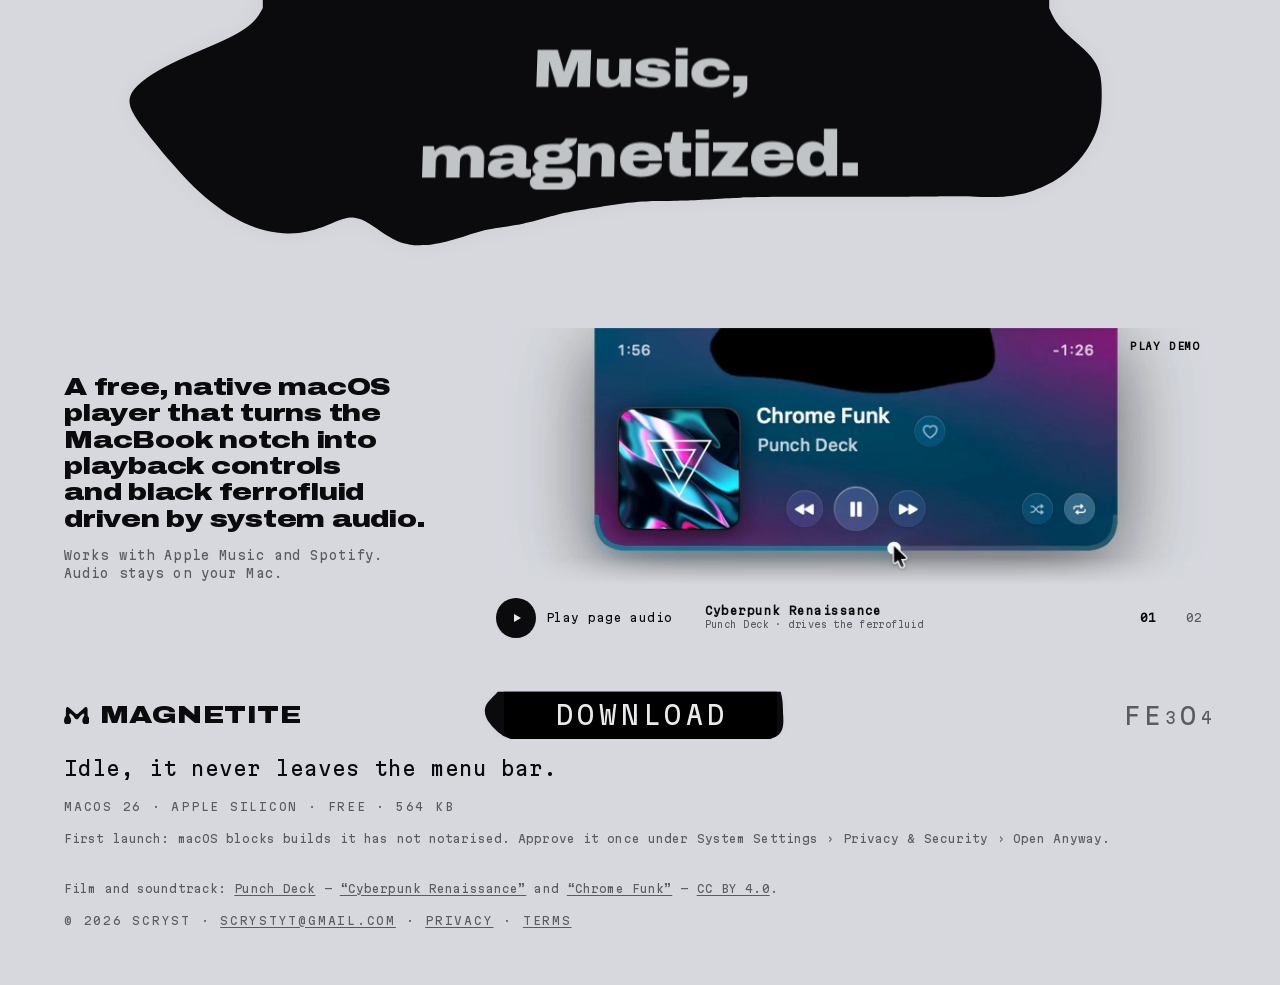
==== index.html @ fcbdf155 "Publish Magnetite site from 5fef4db" ====
<!doctype html>
<html lang="en">
<head>
<meta charset="utf-8">
<meta name="viewport" content="width=device-width, initial-scale=1">
<title>Magnetite — A ferrofluid music player for the MacBook notch</title>
<meta name="description" content="A free, native macOS music player that turns the MacBook notch into sound-driven black ferrofluid. Audio stays on your Mac. No tracking.">
<meta name="application-name" content="Magnetite">
<meta name="author" content="scryst">
<meta name="robots" content="index, follow, max-image-preview:large">

<!--
  MAGNETITE FIELD NOTES
  01 / Fe3O4 is ferrimagnetic. The interface answers a field, too.
  02 / The liquid is rendered from the app's own audio capture.
       The player in the middle is the only film on this page.
  03 / A personal project by scryst. No trackers. No frameworks.
-->

<link rel="canonical" href="https://magnetite.app/">
<link rel="icon" href="favicon.svg" type="image/svg+xml">
<!-- The same mark flat, for the browsers that never promised to read the SVG
     — which on a Mac-only product's page is Safari. The touch icon is the
     app's own tile on the site's paper: a home-screen bookmark is an app-icon
     surface, so it gets the app's icon rather than the tab's. -->
<link rel="icon" href="favicon-32.png" type="image/png" sizes="32x32">
<link rel="apple-touch-icon" href="apple-touch-icon.png">
<!-- The tab colour is the strip the browser's own chrome sits against, and that
     strip is the DISPLAY. It said paper here, under a comment describing a band
     of paper above the display's top edge — there is no such band. The hero is
     welded to the top edge of the sheet and the sheet's top is the window's
     top: measured at 390, 1440, 1599, 1601, 1680 and 1920, every one of them
     zero. What the chrome actually meets is `--screen` at both ends and the
     mass in the middle, and on a phone — the only place this paints a solid bar
     rather than tinting a toolbar — the sheet is the full width, so paper is
     not on the screen at all. -->
<meta name="theme-color" content="#D6D8DE">

<!-- The share card. og.png is rendered by test/og.html using this site's own
     renderer against the app's own captured audio, so an unfurl in Slack or
     iMessage shows a real frame of the real fluid rather than a mock-up. -->
<meta property="og:type" content="website">
<meta property="og:locale" content="en_US">
<meta property="og:site_name" content="Magnetite">
<meta property="og:title" content="Magnetite — A ferrofluid music player for the MacBook notch">
<meta property="og:description" content="A free, native macOS music player that turns the MacBook notch into sound-driven black ferrofluid. Audio stays on your Mac. No tracking.">
<!-- Absolute, and it has to be: og:image is fetched by a crawler that has no
     page to resolve a relative path against, so "og.png" unfurls as nothing. -->
<meta property="og:url" content="https://magnetite.app/">
<meta property="og:image" content="https://magnetite.app/og.png">
<meta property="og:image:width" content="1200">
<meta property="og:image:height" content="630">
<meta property="og:image:alt" content="A band of black ferrofluid in the shape of a MacBook camera notch.">
<meta name="twitter:card" content="summary_large_image">
<meta name="twitter:title" content="Magnetite — A ferrofluid music player for the MacBook notch">
<meta name="twitter:description" content="A free, native macOS music player that turns the MacBook notch into sound-driven black ferrofluid. Audio stays on your Mac. No tracking.">
<meta name="twitter:image" content="https://magnetite.app/og.png">
<meta name="twitter:image:alt" content="A band of black ferrofluid in the shape of a MacBook camera notch.">

<script type="application/ld+json">
{
  "@context": "https://schema.org",
  "@type": "SoftwareApplication",
  "name": "Magnetite",
  "url": "https://magnetite.app/",
  "description": "A free, native macOS music player that turns the MacBook camera notch into sound-driven black ferrofluid. Audio stays on your Mac. No tracking.",
  "applicationCategory": "MultimediaApplication",
  "operatingSystem": "macOS 26",
  "softwareVersion": "0.1.0",
  "image": "https://magnetite.app/og.png",
  "screenshot": "https://magnetite.app/og.png",
  "isAccessibleForFree": true,
  "featureList": [
    "Native notch music controls",
    "Ferrofluid visualizer driven by system audio",
    "Spotify and Apple Music playback",
    "On-device audio processing with no tracking"
  ],
  "author": { "@type": "Person", "name": "scryst" },
  "downloadUrl": "https://github.com/scryst/magnetite-releases/releases/tag/v0.1.0",
  "offers": { "@type": "Offer", "price": "0", "priceCurrency": "USD" }
}
</script>

<link rel="preload" as="image" href="media/demo-poster.webp" type="image/webp" fetchpriority="high">
<!-- Two local Latin subsets, pinned to the three instances the stylesheet
     actually sets. Archivo is only ever wdth 125 / wght 900, Martian Mono only
     ever 400. The files are the same faces the Google Fonts request returned,
     now served first-party so the page makes no runtime request for its type.
     A molten display face (Climate Crisis) had one commit here as the
     headline's type and was rejected on sight; the headline is Archivo, the
     same voice as the marks. Do not re-melt the type.
     test/og.html still loads the exact mono weight it draws rather than this
     page's 400. -->
<link rel="stylesheet" href="css/type.css">
<link rel="stylesheet" href="css/magnetite.css">
<link rel="modulepreload" href="js/site.js">
<link rel="modulepreload" href="js/sim.js">
<link rel="modulepreload" href="js/render.js">
<link rel="modulepreload" href="js/geometry.js">
<link rel="modulepreload" href="js/inktype.js">
<link rel="modulepreload" href="data/real-levels.js">
<link rel="modulepreload" href="js/clock.js">
<link rel="modulepreload" href="js/visibility.js">
<link rel="modulepreload" href="js/bands.js">
</head>
<body>

<!-- ══ THE SHEET IS THE DISPLAY ═════════════════════════════════════════════
     Nothing sits above the liquid. The top edge of the page is given to the
     hardware: a strip of housing, the display's own top edge as the join
     where paper turns to screen, and the notch hanging off it — which is the
     only arrangement in which a black shape with rounded corners reads as a
     notch rather than as a banner. A notch is a bite out of an edge; the edge
     is the meeting of the two grounds, never a ruled line.

     The wordmark that used to sit up there is now in the foot, at menu-bar
     scale, on the menu bar's own line, which is where macOS puts an app's
     name. -->
<main class="sheet">

  <!-- ══ THE INK, OPEN ══════════════════════════════════════════════════════
       The expanded notch, at page scale, with the headline knocked out of it.
       The liquid is the product; the words are two of them and they live
       inside it.

       The display's edge is the section's own background — paper above,
       screen below, BEHIND the canvas — so the liquid hangs over the join
       and eats into the housing as it leans toward your cursor. -->
  <section class="hero">
    <canvas class="hero__ink" id="hero-band" aria-hidden="true"></canvas>
    <!-- The break is set by hand. A display line this short is a typographic
         decision, and `ch` is useless at this size. -->
    <h1 class="headline">Music,<br>magnetized.</h1>
    <p class="visually-hidden">
      A reservoir of black liquid in the shape of a MacBook camera notch. It
      rises into peaks in time with music and leans toward the pointer.
    </p>
  </section>

  <section class="showcase" aria-label="Magnetite in action">
    <p class="subhead">
      <span class="subhead__what">A free, native macOS player that turns the MacBook notch into playback controls and black ferrofluid driven by system audio.</span>
      <span class="subhead__proof">Works with Apple Music and Spotify. Audio stays on your Mac.</span>
    </p>

  <!-- The shipping app, filmed open on a MacBook. Reduce Motion holds frame 0. -->
  <section class="demo">
    <div class="demo__stage">
      <video class="demo__film" id="demo-film" muted loop playsinline
             preload="metadata" width="1536" height="720"
             poster="media/demo-poster.webp" src="media/demo.mp4"
             aria-hidden="true"></video>
      <button type="button" class="demo__motion" data-demo-motion>
        <span data-demo-motion-label>Play demo</span>
      </button>
    </div>
    <p class="visually-hidden">
      The real player, filmed open: black liquid moves with the music while a
      track is skipped, the seek strip is scrubbed, and two-finger swipes move
      backward and forward through the queue.
    </p>
    <div class="soundtrack" data-soundtrack role="group" aria-label="Page audio">
      <audio hidden preload="none" src="media/cyberpunk-renaissance.mp3"
             data-soundtrack-audio></audio>
      <button type="button" class="soundtrack__toggle" data-soundtrack-toggle
              aria-label="Play page audio" aria-pressed="false">
        <span class="soundtrack__toggle-icon" aria-hidden="true"></span>
        <span data-soundtrack-toggle-label>Play page audio</span>
      </button>
      <p class="soundtrack__now">
        <span data-soundtrack-current>Cyberpunk Renaissance</span>
        <span>Punch Deck · drives the ferrofluid</span>
      </p>
      <div class="soundtrack__tracks" role="radiogroup" aria-label="Choose a soundtrack">
        <button type="button" class="soundtrack__track" data-soundtrack-track
                data-title="Cyberpunk Renaissance"
                data-src="media/cyberpunk-renaissance.mp3" role="radio"
                aria-label="Cyberpunk Renaissance" aria-checked="true" tabindex="0">
          <span aria-hidden="true">01</span>
        </button>
        <button type="button" class="soundtrack__track" data-soundtrack-track
                data-title="Chrome Funk"
                data-src="media/chrome-funk.mp3" role="radio"
                aria-label="Chrome Funk" aria-checked="false" tabindex="-1">
          <span aria-hidden="true">02</span>
        </button>
      </div>
      <p class="visually-hidden" data-soundtrack-status aria-live="polite">
        Ready · Cyberpunk Renaissance
      </p>
    </div>
  </section>
  </section>

  <!-- ══ THE FOOT IS THE SAME MENU BAR, FURTHER AWAY ════════════════════════
       One row: the app's name at the left end, the picture of the retracted
       notch across the middle, the formula at the right end, and all three
       seated on the band picture's own bar — the ink in the picture is the
       baseline; no rule is drawn under the row.

       The black cutout IS the link. The renderer is forbidden to draw inside
       that rectangle, so the page keeps the app's guarantee even when it is
       only drawing a picture of it.

       The label is one word. Eighteen tracked characters do not fit a shape
       whose aspect is 185 by 32, and the last thing to do to a call to action
       is set it at eight pixels; the version and destination are carried in
       the accessible name, and the system requirements are printed below.

       No attribute name is spelled out in this file's comments: portcheck
       counts them as raw strings across the whole source, so a mention here
       would be a second button the page does not have. -->
  <div class="foot">
    <div class="foot__bar">
      <p class="mark">
        <!-- The app's own mark: the poured M, GENERATED by test/gen-mark.mjs
             from the icon master at test/icon-1024.png — the same pixels the
             icns and the favicon are built from. portcheck re-derives the mark
             from those pixels and asserts that this glyph AND the favicon are
             each what the derivation produces, so the page and the tile cannot
             disagree about what the logo is — and neither can quietly stop
             being the icon. Edit the master or the generator, never this path.

             Cubics, and that is the point. A hand-trace of the same contour
             stood here in seventy straight segments and every joint in it was
             visible at this size: the drops came out faceted and the shoulders
             had corners on them. Inline so it prints in the page's ink. A
             hand-drawn notch-with-a-drop stood here for one commit and was
             rejected; the logo is the icon's, not a second invention. Hidden
             from the tree: the name beside it is the text. -->
        <svg class="mark__glyph" viewBox="181 282 660 458" aria-hidden="true">
          <path fill="currentColor" d="M272.5 283C278.4 281.8 285.4 283.9 291 285.8C305 290.5 317.3 301.7 328 311.6
            C331.4 314.7 334.4 318.4 338 321.3C344.1 326.3 349.4 332 355 337.5
            C356.9 339.3 359.1 340.8 361 342.6C365.7 346.9 369.9 351.6 374.5 356
            C376.4 357.8 378.6 359.2 380.5 361C399.2 379 417.9 397 437 414.6
            C443.1 420.2 448.6 426.4 455 431.7C457.9 434 460.3 436.9 463 439.4
            C475.2 450.7 487.3 460.7 504 464.1C507.8 464.9 512.1 464.6 516 464.5
            C533.5 463.7 547.8 450.6 560 439.4C562.7 436.9 565.1 434 568 431.7
            C574.4 426.4 579.9 420.2 586 414.6C598.7 402.9 611.1 390.9 623.5 379
            C625.4 377.2 627.6 375.8 629.5 374C646.5 357.7 663.5 341.3 680.5 325
            C682.7 322.9 685.3 321.2 687.5 319C691 315.5 694.7 312.3 698.4 309
            C715.5 293.9 737.5 275.8 762 285.7C765.1 287 768.3 288.6 771 290.7
            C784.7 301.3 789.9 318.4 791.4 335C791.8 339.3 791.3 343.7 791.5 348
            C791.6 350.4 792.4 352.6 792.5 355C793 367 792.5 379 792.5 391
            C792.5 414.7 792.5 438.3 792.5 462C792.5 477.9 790.6 494.7 795.5 510
            C798.6 519.7 804.6 528.2 810 536.8C816.7 547.3 823.2 558.4 827.7 570
            C844.4 613.6 850.7 672.7 816.4 710C808.9 718.2 800.6 724.4 791 729.9
            C782.6 734.6 772.6 737.9 763 739.3C721.7 745.5 681.1 721.5 665.3 683
            C658.3 665.7 656.7 646.5 657.5 628C658 617.3 660.5 606.3 663.1 596
            C666.1 584.1 669.4 572.1 674.8 561C681.2 547.7 690 535.8 697.3 523
            C705.2 509.2 707.3 492.6 704.7 477C703.4 469.1 700.7 460.8 694 455.7
            C687.6 450.9 679.8 452.6 673 455.6C659.6 461.5 648.2 473.3 638 483.5
            C635.1 486.4 632 488.8 629 491.6C617.1 502.5 601.1 518 591.9 531
            C573.9 556.4 563.2 587.7 531 598.8C525.9 600.6 520.4 601.9 515 602.4
            C509.3 602.9 503.5 602 498 600.6C493.4 599.5 489.2 597.8 485 595.7
            C457.3 582 447.9 554.7 431.1 531C421.9 518 405.9 502.5 394 491.6
            C391.4 489.1 388.5 487 386 484.5C376.4 474.9 366.3 464.9 354.5 458
            C349.3 455 343.2 452 337 452.6C328.2 453.4 322.8 461.3 320.2 469
            C315.2 483.3 316.6 502.2 322.3 516C328 529.9 338.2 541.6 345 555
            C356.2 577.3 363.2 602.2 365.4 627C369.1 667.6 352.6 710.9 315 730.2
            C306.5 734.6 296.5 737.9 287 739.3C285 739.6 283 739.4 281 739.7
            C269.2 741.5 256.3 739.5 245 735.5C236.5 732.4 228.1 728.4 220.8 723
            C196.4 704.9 182.9 675.1 181.5 645C181.3 639.5 182.2 634.4 182.5 629
            C183.3 608.9 188.1 587.7 195.7 569C200.3 557.8 206.5 547 213 536.8
            C219 527.4 225.6 518 228.4 507C231.4 495.2 230.5 483.1 230.5 471
            C230.5 453 230.5 435 230.5 417C230.5 396.4 229.6 375.6 230.5 355
            C230.6 352.6 231.4 350.4 231.5 348C231.7 343.7 231.2 339.3 231.6 335
            C233.2 317.7 239.6 296.9 256 287.9C261.4 285 266.6 284.2 272.5 283Z"/>
        </svg>
        MAGNETITE
      </p>
      <div class="bar">
        <div class="idle__frame">
          <canvas class="idle__ink" id="idle-band" aria-hidden="true"></canvas>
          <a class="notch-button" href="https://github.com/scryst/magnetite-releases/releases/tag/v0.1.0"
             data-download rel="external" aria-describedby="requires first-launch">
            Download<span class="visually-hidden">, Magnetite v0.1.0 on GitHub</span>
          </a>
        </div>
        <p class="visually-hidden">
          The same liquid retracted into the menu-bar band, where it stays
          within the shape of the notch. Its cutout is the download.
        </p>
      </div>
      <p class="mark mark--formula">FE<sub>3</sub>O<sub>4</sub></p>
    </div>
    <div class="foot__note">
      <p class="note note--lede">Idle, it never leaves the menu bar.</p>
      <p class="note" data-requires id="requires">macOS 26&nbsp;· Apple silicon&nbsp;· Free&nbsp;· 564 KB</p>
      <!-- Only while the served zip is unnotarised. portcheck reads the zip for
           the stapled ticket and requires this paragraph to exist exactly when
           the Gatekeeper dialog will appear — and to be gone the moment a
           notarised build lands, when it would read as a warning about a
           dialog nobody sees. -->
      <p class="note" data-firstlaunch id="first-launch">
        First launch: macOS blocks builds it has not notarised. Approve it once
        under System Settings › Privacy &amp; Security › Open Anyway.
      </p>
      <p class="demo__credit">
        Film and soundtrack:
        <a href="https://punchdeck.bandcamp.com" rel="external">Punch Deck</a>&nbsp;—
        <a href="https://punchdeck.bandcamp.com/track/cyberpunk-renaissance"
           rel="external">“Cyberpunk Renaissance”</a> and
        <a href="https://punchdeck.bandcamp.com/track/chrome-funk"
           rel="external">“Chrome Funk”</a>&nbsp;—
        <a href="https://creativecommons.org/licenses/by/4.0/" rel="external">CC BY 4.0</a>.
      </p>
      <!-- Who is handing you this binary, and where to write when it breaks.
           The zip carries the full terms in Resources/LICENSE. -->
      <p class="note">
        © 2026 scryst&nbsp;·
        <a href="mailto:scrystyt@gmail.com">scrystyt@gmail.com</a>&nbsp;·
        <a href="privacy.html">privacy</a>&nbsp;·
        <a href="terms.html">terms</a>
      </p>
    </div>
  </div>

</main>

<script type="module" src="js/site.js"></script>
<script type="module" src="js/webmcp.mjs"></script>
</body>
</html>
---- css/type.css ----
@font-face {
  font-family: 'Archivo';
  font-style: normal;
  font-weight: 900;
  font-stretch: 125%;
  font-display: swap;
  src: url('../fonts/archivo-expanded-900-latin.woff2') format('woff2');
}

@font-face {
  font-family: 'Martian Mono';
  font-style: normal;
  font-weight: 400;
  font-stretch: 100%;
  font-display: swap;
  src: url('../fonts/martian-mono-400-latin.woff2') format('woff2');
}
---- css/magnetite.css ----
/* Magnetite — one page.
 *
 * There are two pictures on this site and both of them are the same liquid:
 * the notch open, and the notch shut. Everything else that used to be here —
 * five plates, a dimensioned drawing, a two-case bench, a colour picker, a
 * live readout — was the product explaining itself instead of being shown.
 *
 * The ground is a cool grey rather than a colour, because the only colour on
 * the page should be the absence of one: a black liquid, and the words cut out
 * of it.
 *
 * The sheet is a display, and it is ONE ground. Two rules used to draw the
 * hardware edges across the page and read as artifacts, not architecture
 * ("what's with all the lines"); they were cut on sight. A strip of housing
 * above each edge replaced them and read no better — "white rectangles above
 * the player and behind the ink" — because the ink is wider than the sheet at
 * every width below about 1600, so the strip was never a band, only the two
 * corners the liquid failed to cover and a bar of light over the film. It went
 * the same way. The hardware is in the shapes and in the footage's own pixels;
 * the page does not draw it. The instant this acquires a corner radius, a lid,
 * a wallpaper, or a ruled line, it is a stock mock-up. */

:root {
  --display: 'Archivo', 'Helvetica Neue', Helvetica, Arial, sans-serif;
  --mono: 'Martian Mono', ui-monospace, SFMono-Regular, Menlo, monospace;

  /* The world outside the display, and it is only ever BESIDE the display:
   * past 1600 the sheet stops growing and this is the ground it lies on, down
   * both flanks, the one place both grounds are visible at once. Under the
   * sheet it is a fault rather than a ground — see the second aspect-ratio
   * rule, which takes it out from under a foot that has stopped reaching the
   * bottom of the window. Above the sheet it does not appear at all: the hero
   * is welded to the top edge and that edge is the window's, so `theme-color`
   * is `--screen` and not this. It said this, under a comment here and another
   * in index.html both describing a strip of paper above the display that has
   * never existed at any width. Inside the sheet it survives as the label in
   * the button and nothing else. */
  --paper: #E8E9EB;
  /* The display's own field, and now the sheet's only ground. It sits two
   * steps under the housing so that a strip of paper above a hardware edge
   * could be seen at a metre, which is the distance a jury looks from; the
   * strips are gone and the distance is what killed them, since at that range
   * two corners of light are two corners of light. It is the difference
   * blend's BACKDROP under the headline; what the letters come back as is
   * `--headline-source` below. It is also what `theme-color` states, because
   * the sheet's top edge IS the window's top edge, and on a phone what shows
   * past the foot, because there the sheet is the whole width and a second
   * ground would have no edge to belong to. */
  --screen: #D6D8DE;
  --ink: #0B0A0C;
  /* The headline's difference SOURCE: `--screen` minus `--ink`, channel by
   * channel. #D6D8DE − #0B0A0C = #CBCED2, and that subtraction is the whole
   * declaration — it is what makes |screen − this| come back as `--ink`
   * exactly, so a letter standing on the sheet is the same black as the type
   * beside it and as the liquid above it.
   *
   * It was `--screen` itself, which made that difference ZERO: every letter
   * that left the surface painted #000 while the reservoir painted #0B0A0C.
   * Eleven levels apart with a glyph's hard edge between them — measured on
   * the tablet capture, 220,320 pixels of liquid at (11,10,12) against 4,502
   * at (2,2,2) — so the 'g' of "magnetized." hung under the meniscus as a
   * darker lozenge. Five independent readings of the page called it a severed
   * descender or a detached drip, and PRODUCT.md rejects detached droplets by
   * name. The comment on `.headline` called that state "the headline it would
   * otherwise be"; the headline everywhere else on this page is `--ink`, and
   * #000 is the CAMERA CUTOUT's black — the one `render.js` fills the cutout
   * with and `.notch-button` repeats — which means a hole in the display
   * rather than a material. Three blacks, one of them by accident.
   *
   * The cost is on the other side of the blend: over the liquid the letters
   * come back as |ink − this| = #C0C4C6 rather than #CBCED2, 11.2:1 rather
   * than 12.5:1. Both are far past AA, and one black on the page is worth a
   * level and a third of headroom. */
  --headline-source: #CBCED2;
  /* Was #74767B, which is 3.74:1 on the old ground and 3.19 on this one — a
   * fail at AA, set at eleven pixels, on the line that states what the
   * download needs. This is 5.50 on the housing and 4.69 on the screen. */
  --muted: #5A5C62;
  --hair: 1px;

  --gutter: clamp(20px, 5vw, 72px);

  /* THE HERO BOX IS THE CAMERA. `fitHero` is `height / 72`, so one panel point
   * is one seventy-second of this box at every width — the box decides the
   * scale the liquid is drawn at, and therefore how deep it is.
   *
   * Stated as the box rather than as the type, because the box is the thing
   * with the physical meaning and the type is what has to fit inside it: 5.4 ×
   * clamp(36px, 4.85vw, 70px).
   *
   * 4.85vw is not a taste. The box is 5.4 type tall and the camera is 264
   * points wide by 72 deep, so the canvas comes out 19.8 type wide, and 19.8 ×
   * 4.85vw is 96vw — the widest the liquid can be drawn and still leave ground
   * at both ends of the pill. The floor used to break that on a phone, on the
   * stated ground that the ink was meant to run off both edges there; it is
   * capped now, and the paragraph below is why.
   *
   * The cap is what the crop cost. It was 403.2px against a camera 200 points
   * wide, which showed a liquid that is 264 points wide — so the shape ended
   * in a straight cut with page either side of it at every desk width. Framing
   * the whole liquid at the same sheet width means drawing it smaller: a 320px
   * cap here, with the headline scaled from the same box. That is the trade,
   * and it is the right way round — a notch with no ends is not a notch.
   *
   * There was an svh term here and it had to go, because it was measuring the
   * wrong shape. It read `max(26.19vw, min(42svh, 33.49vw))`, and its cap of
   * 33.49vw is 72/215 — the NOTCH is 185 points wide, plus 15 points of ground
   * at each end. But the notch is not what this box draws. The LIQUID is 264
   * points across, so at that cap the picture comes out 122.8vw wide inside a
   * sheet 100vw wide and the shoulders run 24.5 points off each edge. The
   * comment that shipped with it said the shoulders "have to sit inside the
   * frame, not on it" and then sized the frame to a different shape.
   *
   * What that cost, measured in a browser at the canvas and the box that clips
   * it: at 768×1024 the picture overhung by 95px a side, at 889×863 by 109, at
   * 1080×800 by 84, at 1280×1024 by 61. The ends only reached the screen on
   * windows wider than about 1.6 times their height — so on every phone, every
   * tablet, a 1080-wide laptop window and a 1280×1024 monitor, the hero was a
   * black band with a wavy bottom. A black banner with a liquid hem: the exact
   * thing the old comment named as the failure to avoid.
   *
   * It cannot be repaired by moving the cap. The ends are on screen only while
   * 280/72 × height ≤ the sheet's width, which is height ≤ 25.71vw, and the
   * old term starts at 26.19vw. There is no width where it can win and the
   * camera can still fit. A term that can only act by breaking the picture is
   * not a term.
   *
   * The emptiness it was added for — "233px of liquid over 413px of nothing"
   * on an 889×863 pane — is already answered further down by the
   * `max-aspect-ratio: 5/4` rule, which stops the sheet filling a tall window
   * and states the air instead. With the term gone that pane is 55px SHORTER
   * than it was, and the notch has 10px of ground at each end.
   *
   * The floor had the same fault one screen further down, and it was left
   * standing once already on the ground that a phone hero deep enough to end
   * sets its headline at nineteen pixels. That was a price, not a look. Both
   * readings rendered at 320 and at 390 and looked at: as it stood, 194.4px of
   * box is 712.8px of liquid, so the ink ran 103px off each edge at 390 and
   * 144px at 320, where "magnetized." reaches both edges of the screen and the
   * hero is a black field with a wavy hem — no ends, no shape, nothing that
   * says notch, on the three widths a shared link is most likely to be opened
   * at. Capped, the shape has 40.5px of ground each side at 390 and 26.8px at
   * 320 and reads as an object on the sheet; the headline goes 36px to 18.9px
   * and 15.4px and stays the largest type on the page. The type is not more
   * cramped for it — it clears the hem by 4.6% of the hero's own height where
   * it cleared by 4.4% before, because both scale together. And 320 comes out
   * 112px shorter, 808 to 696, on the one window that cannot help scrolling.
   * The page's argument is a shape, so the shape is what the floor gives way
   * to.
   *
   * The cap is the height whose camera still fits: 72/280 of the sheet, less
   * the 15px a classic scrollbar takes — the same 15 `theHeroKeepsItsEnds`
   * subtracts, and it checks that these two agree.
   *
   * It wraps the whole clamp and not one of its terms, so no branch of the
   * responsive expression can grow beyond the width that keeps both ends in
   * frame.
   *
   * `theHeroKeepsItsEnds` in portcheck now recomputes this from the liquid's
   * own extent and fails if the expression drifts back over the line. */
  --hero-height: min(clamp(194.4px, 22.22vw, 320px), calc((100vw - 15px) * 72 / 280));
  --hero-type: calc(var(--hero-height) / 5.4);

  /* The two hardware edges, in the camera's own numbers. `HERO_WINDOW.y` is −8
   * and the notch is 32 deep, so the display's top edge is 8 points into a
   * 72-point box and the menu bar's bottom edge is 40. Both are recomputed
   * from site.js and geometry.js by `theHeroHangsFromTheDisplaysEdge`. */
  --edge-display: calc(8 / 72 * var(--hero-height));
  --edge-bar: calc(40 / 72 * var(--hero-height));

  /* The band's WISH, not its size. The picture is 400 by 40 panel points, so
   * its height is a tenth of whatever width it is given and the menu bar
   * inside it is the lower 80% of that. Where the two marks either side cannot
   * both fit beside it — below roughly 1100px — the band is what gives way,
   * because the marks are type and the band is a picture that scales. */
  --band-w: min(46vw, 760px);

  /* The wordmark, at menu-bar scale rather than at masthead scale, and the
   * middle register the page did not have: one shout and one whisper is not a
   * typographic scale, it is two voices.
   *
   * The 16px floor was a floor against nothing until the hero got one too.
   * Capping the phone hero took `--hero-type` down with it — 15.4px at 320 —
   * while this stayed pinned at its floor, so MAGNETITE and FE3O4 in the foot
   * came out at 16px and the masthead was the THIRD largest thing on the page,
   * at 0.96 of the wordmark it is supposed to tower over. Measured on the live
   * page, and it inverts below about 332px, which is exactly where the hero's
   * own cap starts to bite hardest.
   *
   * So the middle register is held under the shout: nine tenths of the
   * headline. It binds only below 367px and is inert at every width above —
   * measured on the live page rather than estimated, because the crossover is
   * where a claim like this one goes stale: at 366 the cap gives 15.95px and
   * at 368 the clamp's own 16px floor is back on top. At 320 it is 13.9px
   * against a 15.4px headline and 11px of fine print — the shout is back on
   * top, which is the thing that was broken.
   *
   * What the cap costs, said out loud rather than left to be found: below
   * 323px the mark also passes under the LEDE, 13.86 against its 14px floor at
   * 320. That floor is a reading floor and the mark's is not — the mark is
   * uppercase Archivo 900 with tracking and reads as a mark two points down,
   * where body copy at 13px is just smaller. Holding the mark above the lede
   * would mean either a tie, which is not a rank, or shrinking the lede to
   * protect a wordmark, which is the page serving its own furniture. Three
   * phone widths pay for it.
   *
   * `theHeadlineIsTheLargestTypeOnThePage` holds it now, because this was
   * asserted in three separate comments while being false. */
  --t-mark: min(clamp(16px, 1.45vw + 6px, 30px), calc(var(--hero-type) * 0.9));
  --t-lede: clamp(14px, 0.9vw + 8px, 21px);
  --t-fine: 11px;

  /* The wordmark's own width, which the foot's row needs as a number and
   * cannot ask the layout for. Archivo 900 at wdth 125 sets "Magnetite" — plus
   * the poured M at 0.72em and its 0.42em of air — in 9.617 times the size it
   * is set at, flat to four figures across every size the clamp can produce;
   * the fallback face sets the same string in 7.542, so Archivo is the width to
   * reserve and this is it, rounded up.
   *
   * It is the MINIMUM of both side columns in the foot, which is the whole
   * point. `1fr` takes each column's own content as its floor, so the wide
   * wordmark held 158px while the formula opposite kept the 109px left over,
   * and the band — the notch, the one thing on this page centred on real
   * hardware — sat 24px right of centre at 706 and was called out as such. Two
   * columns with the same floor are the same width whatever is inside them. */
  --mark-w: calc(var(--t-mark) * 9.62);
}

*, *::before, *::after { box-sizing: border-box; }

html { -webkit-text-size-adjust: 100%; }

body {
  margin: 0;
  background: var(--paper);
  color: var(--ink);
  font-family: var(--mono);
  font-size: 12px;
  line-height: 1.5;
  -webkit-font-smoothing: antialiased;
}

/* The sheet is the display: the hero welded to the top edge of it, the foot
 * resting on the bottom, and the held silence in between. `margin-top: auto`
 * on the foot rather than `justify-content: center` on the column — the hero
 * has to be ON the top edge, and a centred column moves it by however tall the
 * window happens to be.
 *
 * `svh` because the mobile toolbar collapsing must not make the page taller
 * than the window it was measured against; where the content is taller than
 * the viewport it simply scrolls, which is the whole of the responsive
 * behaviour. Past 1600 the display stops growing and becomes an object lying
 * on the paper, which is the one place both grounds are visible at once. */
.sheet {
  min-height: 100svh;
  max-width: 1600px;
  margin-inline: auto;
  padding-inline: var(--gutter);
  display: flex;
  flex-direction: column;
  background: var(--screen);
}

@media (min-width: 1601px) {
  .sheet { min-height: auto; }
}

.visually-hidden {
  position: absolute;
  width: 1px; height: 1px;
  padding: 0; margin: -1px;
  overflow: hidden;
  clip-path: inset(50%);
  white-space: nowrap;
}

/* ── The ink, open ────────────────────────────────────────────────────────── */

/* The box is the camera. Its height sets the liquid's scale; the width cap
 * above keeps the full 280×72 camera inside every supported viewport. It has
 * no background so the sheet remains the headline's blending backdrop. */
.hero {
  position: relative;
  height: var(--hero-height);
  /* The hero alone reaches the sheet's edges; the rest keeps the gutter. */
  margin-inline: calc(var(--gutter) * -1);
  /* Pointer pull may cross the camera briefly; clip without creating scroll. */
  overflow: clip;
  display: flex;
  justify-content: center;
  align-items: flex-start;
}
/* Reserve the camera's final box before the module writes the canvas. The
 * intrinsic 300×150 default otherwise expands on first paint and shifts the
 * page even though the hero section already has a fixed height. */
.hero__ink {
  display: block;
  width: calc(var(--hero-height) * 280 / 72);
  height: var(--hero-height);
}

/* The words, knocked out of the liquid.
 *
 * `difference` gives both states from one declaration. The source is
 * `--headline-source`, which is `--screen` minus `--ink`: over the sheet the
 * result is |screen − (screen − ink)| = `--ink`, the same black the rest of the
 * page sets type in, and over the liquid it is |ink − (screen − ink)|, a light
 * value that reads as a hole in the surface. So the same letter is type on the
 * sheet and a knockout in the ink, and the border between the two is wherever
 * the surface happens to be this frame. A peak that sweeps a letter carries the
 * knockout across it.
 *
 * The backdrop is the display's field rather than the paper, because that is
 * the ground under the words. The SOURCE was that same field until the page was
 * found painting three blacks; `--headline-source` records what the third one
 * cost the descender of the 'g'.
 *
 * Doing it this way rather than compositing type into the canvas keeps the
 * letters real text in the real face — Archivo at wdth 125, which canvas
 * cannot ask for — and keeps them legible whatever the liquid does, since
 * neither state is invisible against its own ground.
 *
 * Placed at 24/72 of the box: the camera starts 8 points above the display's
 * top edge and the notch is 32 deep, so the middle of the notch is 24 points
 * down of the 72 this box frames. The same two numbers as the camera, and
 * `theHeroHangsFromTheDisplaysEdge` recomputes this fraction from them. */
.headline {
  position: absolute;
  left: 0;
  right: 0;
  top: calc(24 / 72 * 100%);
  transform: translateY(-50%);
  margin: 0;
  text-align: center;
  /* Archivo, the same voice as the marks. A molten face (Climate Crisis)
   * held this line for one commit and was rejected on sight — the liquid
   * supplies the melt; the type does not repeat it. */
  font-family: var(--display);
  font-stretch: 125%;
  font-weight: 900;
  font-size: var(--hero-type);
  line-height: 0.96;
  letter-spacing: -0.015em;
  color: var(--headline-source);
  mix-blend-mode: difference;
}

/* `inline-block` because a transform needs a box and an inline span has none.
 * `transform-origin: top` so a stretched letter grows DOWNWARD, away from the
 * surface pulling it; origin at the centre made them swell both ways and read
 * as a wobble rather than as weight. */
.headline__ink { display: inline; }
.headline__letter {
  display: inline-block;
  transform-origin: top center;
  will-change: transform;
}

/* One scene, one axis: explanation and filmed proof descend together from the
 * hero. Explicit gaps keep the composition stable at every viewport height. */
.showcase {
  width: min(100%, 1320px);
  margin: clamp(28px, 2.5vw, 40px) auto 0;
  display: grid;
  grid-template-columns: minmax(320px, 1fr) minmax(0, 720px);
  align-items: center;
  gap: clamp(56px, 5vw, 88px);
}
.subhead {
  width: auto;
  max-width: 430px;
  margin: 0;
}
.subhead > span { display: block; }
.subhead__what {
  font-family: var(--display);
  font-stretch: 125%;
  font-weight: 900;
  font-size: clamp(22px, 1.2vw + 9px, 29px);
  line-height: 1.08;
  letter-spacing: -0.01em;
  text-wrap: balance;
}
.subhead__proof {
  max-width: 52ch;
  margin-top: 14px;
  color: var(--muted);
  font-size: clamp(11px, 0.25vw + 9px, 13px);
  line-height: 1.5;
  letter-spacing: 0.01em;
}

/* The real app is the proof. The recut source is 1536×720, large enough to
 * stay sharp at this 720-point cap on a Retina display. */
.demo {
  --demo-w: min(100%, 720px);
  --demo-house: calc(var(--demo-w) * 8 / 512);
  --demo-film-h: calc(var(--demo-w) * 240 / 512);
  width: 100%;
  margin: 0;
  position: relative;
  container-type: inline-size;
}
.demo__stage {
  width: var(--demo-w);
  /* 119/320 is the hardware inset plus 76% of the 15/32 film height. Add the
   * inset hairline and one more as breathing room before clipping the tail. */
  height: calc(100cqw * 119 / 320 + var(--hair) + var(--hair));
  margin: 0;
  padding-top: calc(var(--demo-house) + var(--hair));
  overflow: clip;
  position: relative;
}
.demo__film {
  display: block;
  width: 100%;
  height: auto;
  aspect-ratio: 1536 / 720;
  -webkit-mask-image: linear-gradient(to bottom, var(--ink) 0 68%, transparent 76%);
  mask-image: linear-gradient(to bottom, var(--ink) 0 68%, transparent 76%);
}
.demo__motion {
  appearance: none;
  position: absolute;
  z-index: 1;
  top: calc(var(--demo-house) + 4px);
  right: 12px;
  width: auto;
  height: 44px;
  padding: 0 4px;
  border: 0;
  background: transparent;
  color: var(--ink);
  font: 700 10px/1 var(--mono);
  letter-spacing: 0.08em;
  text-transform: uppercase;
  cursor: pointer;
  opacity: 0.62;
  transition: opacity 140ms ease;
}
.demo__stage:hover .demo__motion,
.demo__motion:focus-visible,
.demo__motion[data-playing="false"] { opacity: 1; }

/* Optional audio belongs to the film's measure. Track choices are a semantic
 * radio group, not imitation media controls. */
.soundtrack {
  width: var(--demo-w);
  margin: 10px 0 0;
  display: grid;
  grid-template-columns: auto minmax(0, 1fr) auto;
  align-items: center;
  column-gap: clamp(20px, 2.5vw, 36px);
  font-family: var(--mono);
  font-size: 11px;
  line-height: 1.5;
  letter-spacing: 0.04em;
}
.soundtrack button {
  appearance: none;
  border: 0;
  background: transparent;
  font: inherit;
  letter-spacing: inherit;
  text-align: center;
  cursor: pointer;
  transition: color 140ms ease;
}
.soundtrack__toggle {
  min-height: 44px;
  display: inline-flex;
  align-items: center;
  gap: 10px;
  padding: 0;
  color: var(--ink);
  white-space: nowrap;
}
.soundtrack__toggle-icon {
  width: 40px;
  height: 40px;
  display: grid;
  place-items: center;
  border-radius: 50%;
  background: var(--ink);
  color: var(--paper);
  transition: opacity 140ms ease;
}
.soundtrack__toggle-icon::before {
  content: '';
  width: 0;
  height: 0;
  margin-left: 2px;
  border-top: 4px solid transparent;
  border-bottom: 4px solid transparent;
  border-left: 7px solid currentColor;
}
.soundtrack__toggle[aria-pressed="true"] .soundtrack__toggle-icon::before {
  width: 8px;
  height: 9px;
  margin-left: 0;
  border: 0;
  border-left: 2px solid currentColor;
  border-right: 2px solid currentColor;
}
.soundtrack__toggle:hover .soundtrack__toggle-icon { opacity: 0.78; }
.soundtrack__now {
  min-width: 0;
  margin: 0;
  display: grid;
  line-height: 1.35;
}
.soundtrack__now > span:first-child {
  overflow: hidden;
  text-overflow: ellipsis;
  white-space: nowrap;
  color: var(--ink);
  font-weight: 700;
}
.soundtrack__now > span:last-child {
  color: var(--muted);
  font-size: 9px;
}
.soundtrack__tracks {
  display: grid;
  grid-template-columns: repeat(2, 44px);
  align-items: center;
  justify-items: start;
  gap: 2px;
}
.soundtrack__track {
  width: 44px;
  min-height: 44px;
  display: grid;
  place-items: center;
  padding: 0;
  color: var(--muted);
  font-size: 10px;
  font-variant-numeric: tabular-nums;
}
.soundtrack__track:hover { color: var(--ink); }
.soundtrack__track[aria-checked="true"] { color: var(--ink); font-weight: 700; }
.soundtrack button:focus-visible {
  outline: 2px solid var(--ink);
  outline-offset: 3px;
}

/* Attribution closes the product footer instead of competing with the film.
 * It remains in normal flow and uses the page's proven fine-print color. */
.demo__credit {
  width: 100%;
  margin: 18px 0 0;
  font-size: 11px;
  letter-spacing: 0.01em;
  text-align: left;
  color: var(--muted);
}
/* A name is not a place to wrap. Everything this sentence names is a link —
 * the artist, both works, the terms — so "links do not break" and "names do
 * not split" are the same rule, and the markup check that makes every named
 * work a link is what keeps them the same rule.
 *
 * Two widths shipped it split. At the 512px measure — the film's own width,
 * which is what this credit is set to — the line ended “Cyberpunk and the
 * next began Renaissance”. At 88vw on a 430pt phone the terms broke into CC
 * and BY 4.0. The longest name is “Cyberpunk Renaissance”, which measures
 * 180px — this face sets 7.8px per character at eleven — inside the
 * narrowest measure the sheet can hand it, 88vw of a 320px viewport being
 * 282px. So nothing here can overflow the stage instead of wrapping. */
.demo__credit a { color: inherit; white-space: nowrap; text-underline-offset: 2px; }

/* Every link on this page was muted grey with a browser-default underline and
 * NO hover — five of them, in two spellings of the same idea, one carrying a
 * tuned underline offset and the other not. A link that does not answer the
 * pointer is the one place a page this considered was still leaving the
 * browser to speak for it. The answer is the page's own: the type comes up to
 * the ink it is set in, which is the same move the button's rim makes, on the
 * same 140ms. Nothing moves, so Reduce Motion has nothing to suppress. */
:where(.demo__credit, .note) a {
  transition: color 140ms ease;
}
:where(.demo__credit, .note) a:hover {
  color: var(--ink);
}

/* ── The foot: the same menu bar, further away ────────────────────────────── */

/* One row, three items, all of them seated on the band's own baseline — the
 * menu bar inside the picture, not a drawn rule under it. A full-width border
 * used to underline this row and went with the rest of the ruled lines; the
 * band's ink is the only line the foot needs.
 *
 * The row still bleeds to the sheet's edges and pads itself back, so the
 * marks stay on the gutter the rest of the page keeps. */
.foot {
  margin-top: clamp(40px, 3vw, 56px);
  padding-bottom: clamp(32px, 5vw, 56px);
}

.foot__bar {
  margin-inline: calc(var(--gutter) * -1);
  padding-inline: var(--gutter);
  display: grid;
  /* The same floor on both side columns, so they resolve to the same width and
   * the band between them is centred on the page. Bare `1fr` is
   * `minmax(auto, 1fr)`, and auto is each column's OWN content: the wordmark
   * held its 158px while the formula opposite took the 109px left over, which
   * put the notch 24px right of centre at 706 — on a page whose whole subject
   * is a notch centred on real hardware. The band's column keeps a floor of 0,
   * because it is the one that has to give. */
  grid-template-columns:
    minmax(var(--mark-w), 1fr) minmax(0, var(--band-w)) minmax(var(--mark-w), 1fr);
  column-gap: clamp(16px, 2.4vw, 40px);
  align-items: end;
}
/* `IDLE_WINDOW` starts 8 points above the display's top edge of a 40-point
 * crop, so the menu bar itself is the lower 80% of that picture. The marks sit
 * inside it, where menu-bar items sit — not beside it.
 *
 * 80% of the ROW, not of the width the band asked for. Below about 1100 the
 * band gives up width to keep the two mark columns equal, and a seat computed
 * from --band-w would then be a seat for a picture that is not there: two
 * pixels of it, at 640, with the wordmark floating above the bar it is
 * supposed to be sitting in. The row is exactly as tall as the band picture,
 * so the percentage is the picture's own. */
.foot__bar > .mark {
  display: flex;
  align-items: center;
  height: 80%;
  margin: 0;
}
.foot__bar > .mark--formula { justify-content: flex-end; }
.bar { width: 100%; }

.mark {
  font-family: var(--display);
  font-stretch: 125%;
  font-weight: 900;
  font-size: var(--t-mark);
  letter-spacing: 0.02em;
  line-height: 1;
}
/* The poured M is a letterform, so it takes the wordmark's own measurements:
 * cap height tall, with the viewBox trimmed to the mark's own ink bounds so
 * the height is the ink's height and no padding hides in the number.
 *
 * Its seat comes from the PARAGRAPH, not from here: the mark is a flex item
 * (.foot__bar > .mark is display: flex, align-items: center), so
 * vertical-align is inert on it — do not reach for that knob. Centering
 * against the wordmark's one-line box lands the feet a hair under the
 * baseline, which is right for round bottoms; measured at 6x. If the seat
 * ever needs a nudge, the honest knob on a flex item is position: relative
 * with a top offset. */
.mark__glyph {
  height: 0.72em;
  width: auto;
  margin-right: 0.42em;
}
/* At --t-fine this was eleven pixels of grey against a wordmark up to thirty,
 * so the foot's two ends were not a pair and the page's bottom edge tipped
 * left. It takes the wordmark's own size now — the mineral's formula and the
 * mineral's name, one at each end of the menu bar, at the scale menu-bar items
 * are set at. It stays mono, unstretched, at 400 and in --muted, which is what
 * keeps it a counterweight rather than a second wordmark. */
.mark--formula {
  font-family: var(--mono);
  font-weight: 400;
  font-stretch: normal;
  font-size: var(--t-mark);
  letter-spacing: 0.16em;
  color: var(--muted);
}
/* A subscript that renders as a superscript is a different formula. `sub` gets
 * its own smaller line box and `vertical-align: -0.15em` moved it by 0.15 of
 * SIX pixels — a pixel — so Fe3O4 printed FE³O⁴, with the digits sitting a
 * clear 23px above the formula's own bottom at 1440. Measured, after it was
 * seen. `position: relative` takes the offset off the parent's baseline
 * instead, where a subscript's drop belongs, and 0.22em of the small size puts
 * the digits' feet just under it — the depth a chemical formula is set at. */
.mark--formula sub {
  font-size: 0.62em;
  vertical-align: baseline;
  position: relative;
  top: 0.22em;
}

/* Under the line: the product's own claim at the left end and the fine print
 * at the right, on one baseline. Two greys read as one paragraph with a picture
 * stuck through the middle of it, so the claim is in ink and at a size that is
 * neither the headline nor a label — the register the page was missing. */
/* Four blocks on one row, and until now all four shrank alike — so the row
 * settled with the product's ONLY claim squeezed into 240px and broken into
 * three two-word lines, while the Gatekeeper boilerplate beside it held 566px
 * and the same three. Measured at 1440. Whatever else that row is, it cannot
 * be an arrangement in which the sentence that says what the app does is the
 * narrowest thing in it and a warning about an operating-system dialog is the
 * widest.
 *
 * So the claim stops shrinking and the boilerplate becomes the thing that
 * gives way, which is the order they matter in. */
.foot__note {
  display: flex;
  flex-wrap: wrap;
  justify-content: space-between;
  align-items: baseline;
  gap: clamp(10px, 1.2vw, 18px) clamp(16px, 3vw, 48px);
  padding-top: clamp(10px, 1.2vw, 18px);
}
/* The claim takes the whole first line. Four blocks never fitted one row: they
 * settled with the claim at 240px in three two-word lines and the Gatekeeper
 * boilerplate at 566px beside it, and pinning the claim only moved the squeeze
 * onto the requirements, which stacked into four lines of two words. The row
 * was over-subscribed, so it becomes two: the sentence that says what the app
 * does, and then the fine print under it, which is the order they are read in
 * anyway. */
.foot__note > .note--lede { flex: 0 0 100%; }
.foot__note > #first-launch { flex: 1 1 auto; }
.foot__note > [data-requires] { flex: 0 0 auto; }
.foot__note > .demo__credit { flex: 0 0 100%; }
/* Balanced, because both of these wrap on a phone and neither reads with one
 * word alone on the second line: "bar." under the claim, and an orphaned
 * "524 KB" under the fine print, were what a centred column used to hide. */
.note {
  margin: 0;
  font-size: var(--t-fine);
  letter-spacing: 0.16em;
  text-align: right;
  text-transform: uppercase;
  text-wrap: balance;
  color: var(--muted);
}
/* A link in the fine print is fine print first: browser blue is the only
 * colour on a page that otherwise has two, so it inherits the register it
 * sits in and keeps the underline as its whole affordance. */
.note a {
  color: inherit;
  text-underline-offset: 2px;
}
/* Twenty-one words of instructional prose, with a › breadcrumb in it, set in
 * the same uppercase 0.16em tracking as "FE3O4" and the DOWNLOAD cutout — so
 * the longest sentence on the page was also the one dressed as a label, and it
 * came out the widest, tallest, greyest block on the sheet. The markup is
 * already sentence case; dropping the transform gives that back for no copy
 * change, and takes about a third off its measure. It keeps the row's right
 * edge: two of the three fine-print blocks are ranged right, and left-aligning
 * one of three opens a ragged edge in the middle of the row. */
#first-launch {
  text-transform: none;
  letter-spacing: 0.01em;
  /* Ranged left with the rest. It kept the row's right edge while the notes sat
   * on one line; on two rows the other three blocks hug their own content at
   * the left, so a single right-ranged block among them is the only edge in the
   * foot that answers to nothing above it. */
  text-align: left;
}

.note--lede {
  font-size: var(--t-lede);
  letter-spacing: 0.005em;
  text-align: left;
  text-transform: none;
  color: var(--ink);
}

/* At 1100px the proof still holds a 320px explanation beside a sharp 614px
 * film. Below it, both that scene and the four-phrase note row run out of honest
 * measure, so the proof becomes one column and the notes become a stack. */
@media (max-width: 1099px) {
  .foot__note { display: block; }
  .note { text-align: left; padding-top: 8px; }
  .showcase {
    width: min(100%, 720px);
    grid-template-columns: minmax(0, 1fr);
    align-items: start;
    gap: clamp(40px, 6vw, 56px);
  }
  .subhead { max-width: 680px; }
}

/* A display that fills the window edge to edge is a wallpaper; one that ends
 * is an object. Past 1600 the sheet already stops growing sideways and lies
 * on the paper — this is the same law for windows that are tall for their
 * width, where pinning the foot to the window's bottom edge poured every
 * spare point into the field between the two zooms: 413 of an 889×863 pane's
 * 863 were nothing. Squarer than 5/4 the sheet takes its height from its own
 * content instead, the field between the zooms becomes a set distance, and
 * the sheet ends where its ground ends — the screen-to-paper join, no ruled
 * edge. */
@media (max-aspect-ratio: 5/4) {
  .sheet { min-height: auto; }
}

/* And the ground under a sheet that has stopped filling the window, on the
 * windows where the sheet is the whole width of it.
 *
 * The rule above hands back every point the content does not want, and the
 * canvas behind it was still the paper: 114px of it under the foot at 390×844,
 * 156px at 768×1024 — fifteen percent of the screen. Both are windows where the
 * page does NOT scroll, which is what that rule was written to achieve, so
 * fitting was paid for in a band of slightly wrong grey along the bottom edge.
 * Past 1600 a band of paper reads as the desk the display lies on because the
 * paper is also down both flanks; here there is no flank, and one edge of it
 * alone reads as a rendering fault. Eighteen levels is the same distance that
 * made the headline's #000 a severed descender: too near to name, too far to
 * miss.
 *
 * The width term is not decoration. Squarer than 5/4 and WIDER than the cap is
 * a window someone dragged rather than maximised — 1700×1400 on a 2560 monitor
 * — and there the flanks exist, the sheet is an object, and the join under the
 * foot is the same join as the two down its sides. That window keeps the paper.
 */
@media (max-aspect-ratio: 5/4) and (max-width: 1600px) {
  body { background: var(--screen); }
}

/* The bar's breakpoint, and it is a fact about glyph widths rather than a
 * taste: below this the wordmark and the formula have no room either side of
 * a band that still has to be wide enough to hold a word. The row becomes two
 * rows and the marks keep the line they were sitting on. */
@media (max-width: 639px) {
  .headline { font-size: max(var(--hero-type), 28px); }
  .showcase {
    margin-top: 40px;
    gap: 32px;
  }
  .subhead__what { font-size: 20px; }
  .soundtrack {
    grid-template-columns: auto minmax(0, 1fr) auto;
    column-gap: 12px;
  }
  .soundtrack__toggle { justify-self: start; }
  .soundtrack__toggle > [data-soundtrack-toggle-label] { display: none; }
  .soundtrack__tracks { width: auto; gap: 0; }
  .foot__bar {
    grid-template-columns: 1fr auto;
    grid-template-areas: 'mark formula' 'band band';
    row-gap: 12px;
    align-items: baseline;
  }
  .foot__bar > .mark { grid-area: mark; height: auto; }
  .foot__bar > .mark--formula { grid-area: formula; }
  .bar { grid-area: band; }
}

@media (hover: none) {
  .demo__motion { opacity: 0.8; }
}

:where(a, button):focus-visible {
  outline: 2px solid var(--ink);
  outline-offset: 3px;
}

/* ── The ink, shut — and the button in it ─────────────────────────────────── */

/* The frame is the canvas's box and nothing else, so every fraction below is a
 * fraction of the picture.
 *
 * `width: 100%`, never shrink-to-fit, and the scale is measured from `.bar`
 * rather than from here: `resize()` writes the canvas's own CSS width, so a
 * wrapper that took its width from its contents would be handing this code
 * back its own last answer, and the band would lock at whatever it was first
 * laid out at, on every viewport and every device pixel ratio after it. */
.idle__frame {
  position: relative;
  width: 100%;
  container-type: inline-size;
}
/* The aspect is the camera's — `IDLE_WINDOW` is 400 by 40 panel points — and it
 * is only ever used for the frames before `resize()` writes the real numbers,
 * or on a page where the module never runs at all. */
.idle__ink {
  display: block;
  width: 100%;
  aspect-ratio: 400 / 40;
}

/* The cutout, as a control.
 *
 * The box is the notch's core rect: panel x 227.5..412.5 of a 400-point crop
 * that starts at 120, which is 26.875% in and 46.25% across — hanging from
 * the display's own top edge, which sits 8 points into this 40-point crop:
 * 20% down. The canvas clips the ink at that same edge, so the black and the
 * button begin on one line with the housing strip above both; a button pinned
 * to the crop's top was 8 points of black punched through the strip, ending
 * in a flat cut at the picture's edge. The corner is the geometry's own 6
 * points, and a container unit is what makes 6 points of a 400-point crop
 * expressible: 1.5cqw, at every scale.
 *
 * Fractions rather than pixels, and no custom properties written from script:
 * the page's only call to action must not depend on a module having run.
 * `theButtonSitsOnTheCutout` in portcheck recomputes all four numbers from
 * site.js and geometry.js and fails if the stylesheet drifts from them — and
 * it reads the FIRST rule for this selector in the file, so nothing may be
 * declared for it above this point. */
.notch-button {
  position: absolute;
  top: 20%;
  bottom: 0;
  left: 26.875%;
  width: 46.25%;
  border-radius: 0 0 1.5cqw 1.5cqw;
  display: flex;
  align-items: center;
  justify-content: center;
  /* The same #000 `render.js` fills the cutout with, so on the live path this
   * double-paints an identical rect and costs nothing — and on a page whose
   * script never arrived it is still a black button with a word in it. */
  background: #000;
  color: var(--paper);
  text-decoration: none;
  font-family: var(--mono);
  text-transform: uppercase;
  letter-spacing: 0.14em;
  /* Tracking is added after the last glyph too, so a centred label sits half a
   * space to the left of true centre. This puts it back. */
  padding-left: 0.14em;
  /* Eight characters at Martian Mono's 0.70em advance plus 0.14em of tracking
   * is 6.58em of ink; 62% of the cutout's 46.25cqw is 28.68cqw; the quotient is
   * this. One rule and no breakpoint — the label is the same fraction of the
   * notch at every width the cap allows. The plain value first is what an
   * engine without container units falls back to, and it is the size the button
   * this replaces was set at.
   *
   * The cap binds above a column of about 920px, where 62% of a pill that is
   * already 600px wide is a word competing with the headline and a retracted
   * notch that has stopped looking retracted. Judged by looking, at 1440: 28
   * left the word stranded in the middle of a black field, 56 shouted, 40 is a
   * button. */
  font-size: 12px;
  font-size: clamp(11px, 4.358cqw, 40px);
  cursor: pointer;
  -webkit-tap-highlight-color: transparent;
  transition: background-color 140ms ease, color 140ms ease;
}

/* Hover is a quiet tonal change across the whole cutout. A line around the
 * moving reservoir made the control look detached from the liquid. */
.notch-button:hover {
  background: var(--ink);
}
/* Keyboard focus inverts the whole cutout instead of drawing another contour
 * over the ferrofluid. Forced-colors restores the system outline below. */
.notch-button:focus-visible {
  outline: none;
  background: var(--paper);
  color: var(--ink);
}
/* 44px of tap target without moving a painted pixel. At 320 the band is 28px
 * tall, and the 8px this hangs over each side lands on paper inside the 12px
 * gaps above and below it. */
.notch-button::before {
  content: '';
  position: absolute;
  left: 0;
  right: 0;
  top: 50%;
  height: 44px;
  transform: translateY(-50%);
}

@media (forced-colors: active) {
  .sheet { background: Canvas; }
  /* Both hardware edges come BACK here as system ink. The normal page draws
   * neither — it has one ground and puts the hardware in the shapes — but the
   * shapes are canvases and film, and none of that survives forcing, so the
   * edges are all this theme has left to say the page is a display with.
   *
   * They are BORDERS, never gradient hairlines: forcing sets every non-url
   * background-image to none — gradients included, system-color stops
   * included, inside this very block included — so a gradient line declared
   * here never paints. Borders keep their forced ink, which is why the foot's
   * rule below works. Each edge is a zero-height
   * positioned rule wearing its line as border-top. */
  .hero { background: Canvas; }
  .hero::before, .hero::after {
    content: '';
    position: absolute;
    left: 0;
    right: 0;
    border-top: var(--hair) solid CanvasText;
  }
  .hero::before { top: var(--edge-display); }
  .hero::after { top: var(--edge-bar); }
  /* Forced-only: the normal theme draws no rule here, but with the band's
   * picture hidden this row has no baseline at all without one. */
  .foot__bar { border-bottom: var(--hair) solid CanvasText; }
  /* Canvas pixels are not remapped, so a difference blend over them is a bet
   * neither theme wins: the words can come back as ink on ink. All three
   * pictures are decorative and already hidden from the accessibility tree,
   * so they go, and the sentence they were inside is set in system ink on the
   * system ground. The hardware edges stay, so the page is still a display.
   *
   * The cutout underneath went with them, which is why the button paints its
   * own. */
  .hero__ink, .idle__ink, .demo__film { display: none; }
  /* Film pixels are no more remappable than canvas pixels, so the footage
   * goes with the drawings, and the demo's slice of display collapses to the
   * same grammar as the hero's: two hardware lines in system ink on the
   * system ground — as borders, for the reason above. With the footage gone
   * the bar's bottom comes back as a drawn stand-in, at the bar's real 32
   * points into the film's 240 — the notch's own depth, over the encode's box
   * in points. It shipped as 32/190 once: the old capture's height where the
   * film's belongs, a line ruled 8px below any hardware in the footage, and
   * only this theme could see it. */
  .demo { background: Canvas; }
  .demo::before, .demo::after {
    content: '';
    position: absolute;
    left: 0;
    right: 0;
    border-top: var(--hair) solid CanvasText;
  }
  .demo::before { top: var(--demo-house); }
  .demo::after {
    top: calc(var(--demo-house) + var(--hair) + var(--demo-film-h) * 32 / 240);
  }
  .demo__motion, .soundtrack button {
    background: ButtonFace;
    color: ButtonText;
    border: 1px solid ButtonText;
  }
  .demo__motion { opacity: 1; }
  .soundtrack__track[aria-checked="true"] {
    background: Highlight;
    color: HighlightText;
  }
  .soundtrack button:focus-visible { outline-color: Highlight; }
  /* The idle band's height normally comes from its canvas, and the canvas
   * just left: with no in-flow child the frame collapses to zero and takes
   * the download button — top and bottom percentages of a 0-tall box — with
   * it, leaving the page's only control invisible. The frame states the
   * band's own 10:1 — the picture is 400 by 40 — so the button has a box to
   * paint its ButtonFace in, and the marks beside it a row to take their
   * height from. */
  .idle__frame { aspect-ratio: 10 / 1; }
  .headline { mix-blend-mode: normal; color: CanvasText; }
  .notch-button {
    background: ButtonFace;
    color: ButtonText;
    border: 1px solid ButtonText;
  }
  .notch-button:focus-visible {
    outline: 2px solid Highlight;
    outline-offset: 2px;
  }
}

/* ── Reduced motion ───────────────────────────────────────────────────────── */

@media (prefers-reduced-motion: reduce) {
  /* The split never happens under the preference — site.js does not build the
   * type effect at all — but if it somehow has, nothing moves. */
  .headline__letter { transform: none !important; will-change: auto; }
  .demo__motion { display: none; }
  .notch-button, .soundtrack button { transition: none; }
  * { scroll-behavior: auto !important; }
}
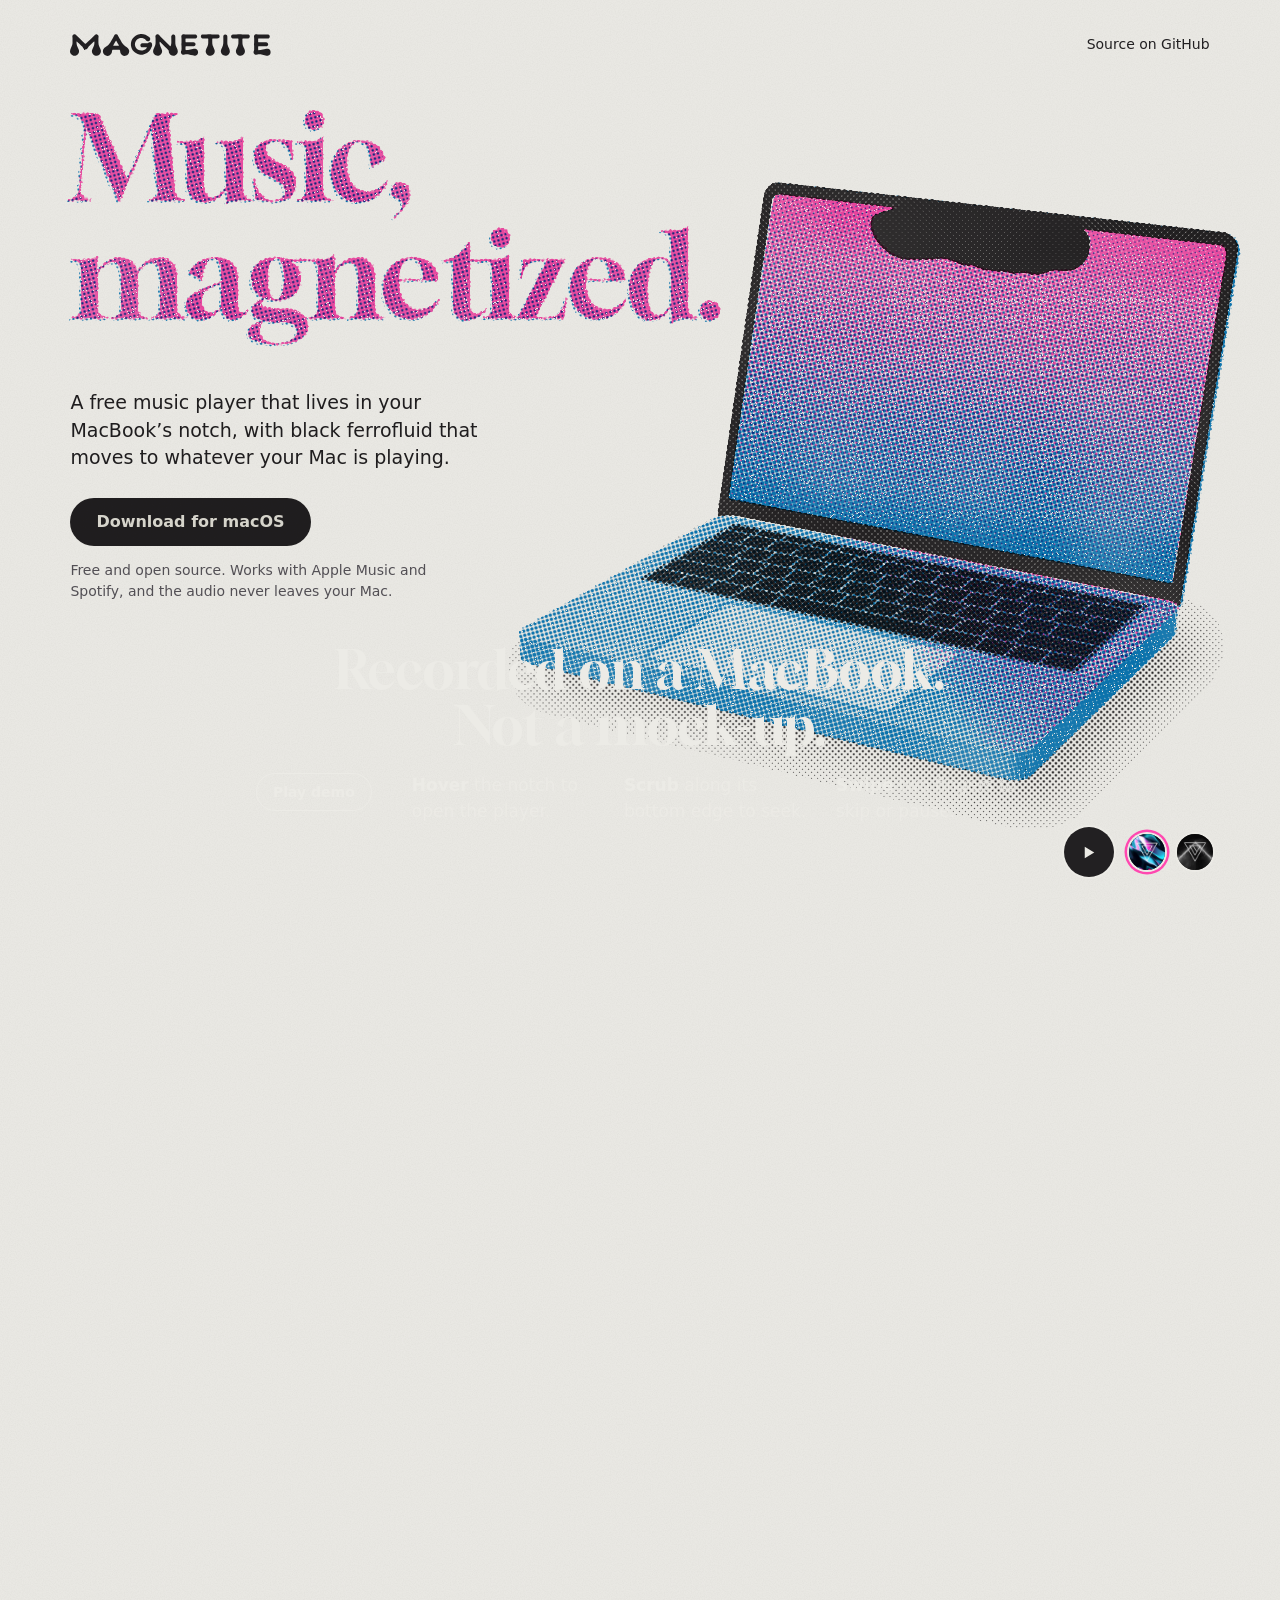
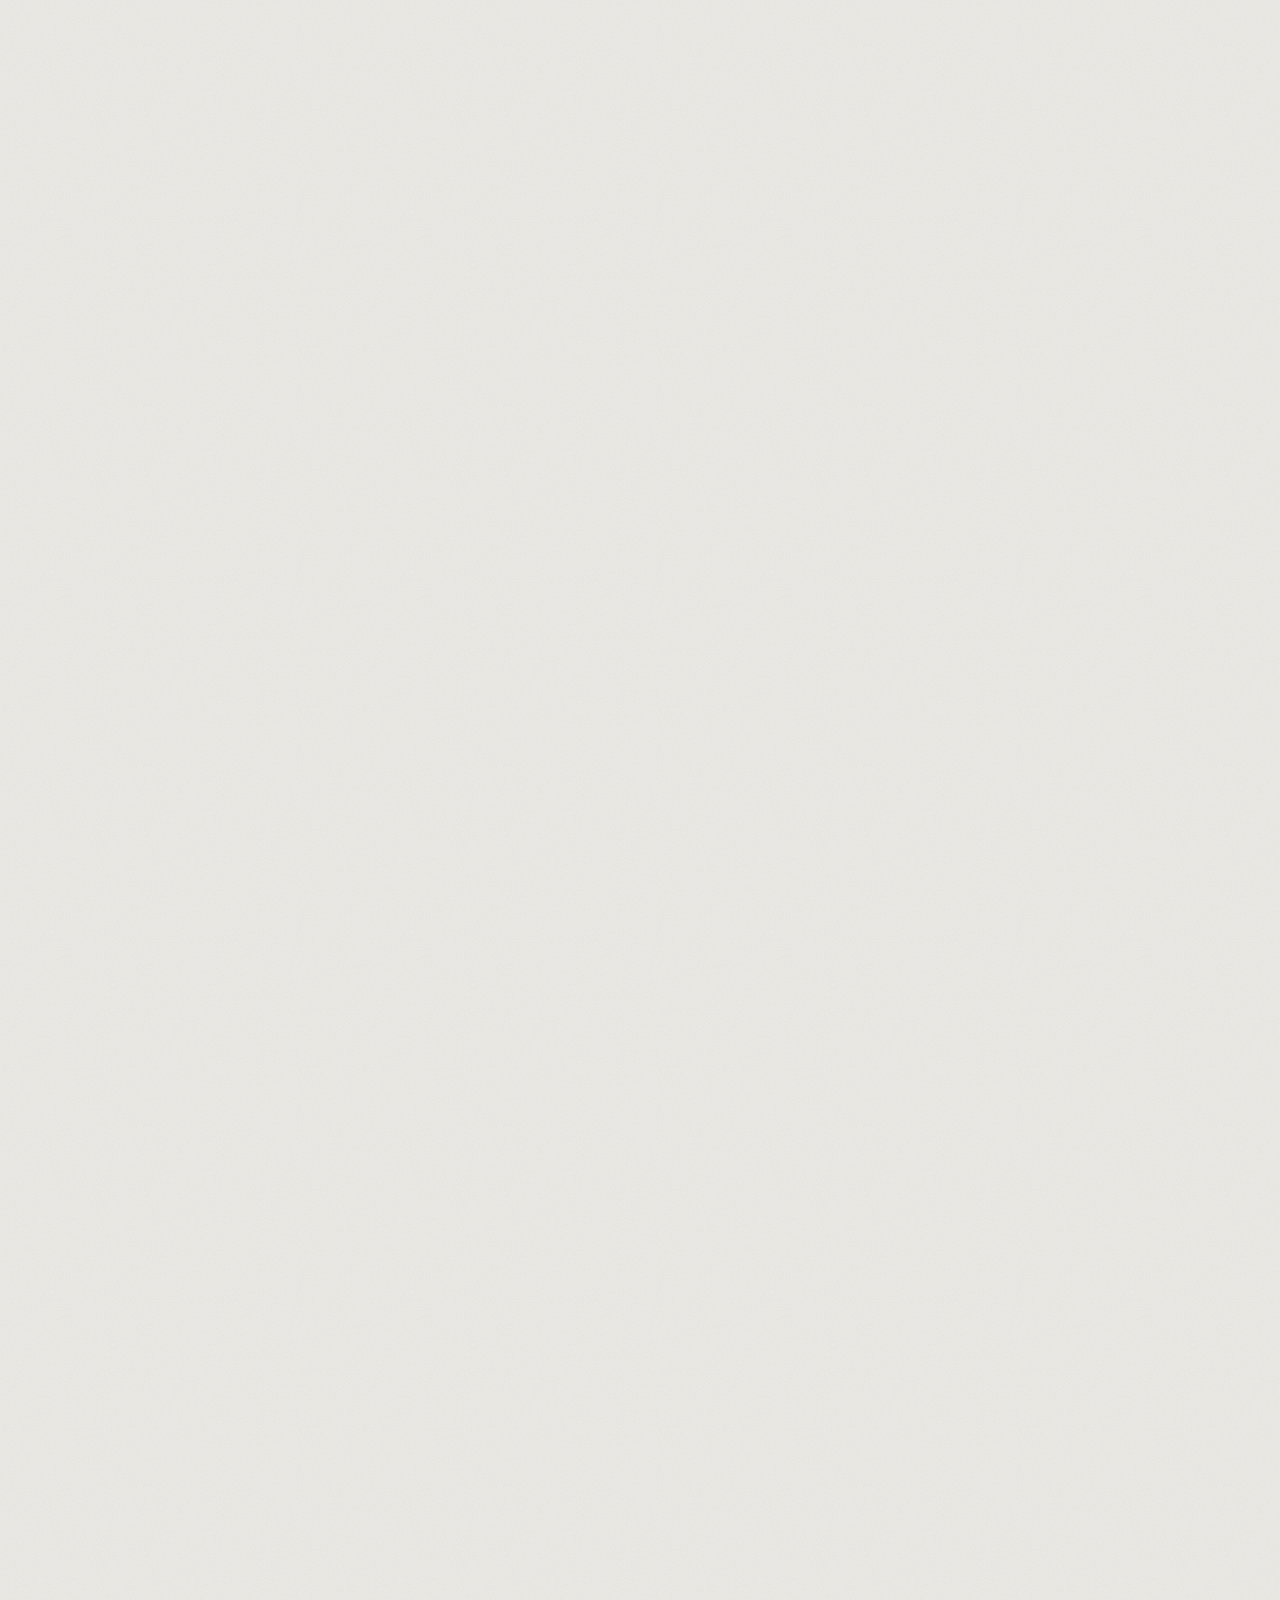
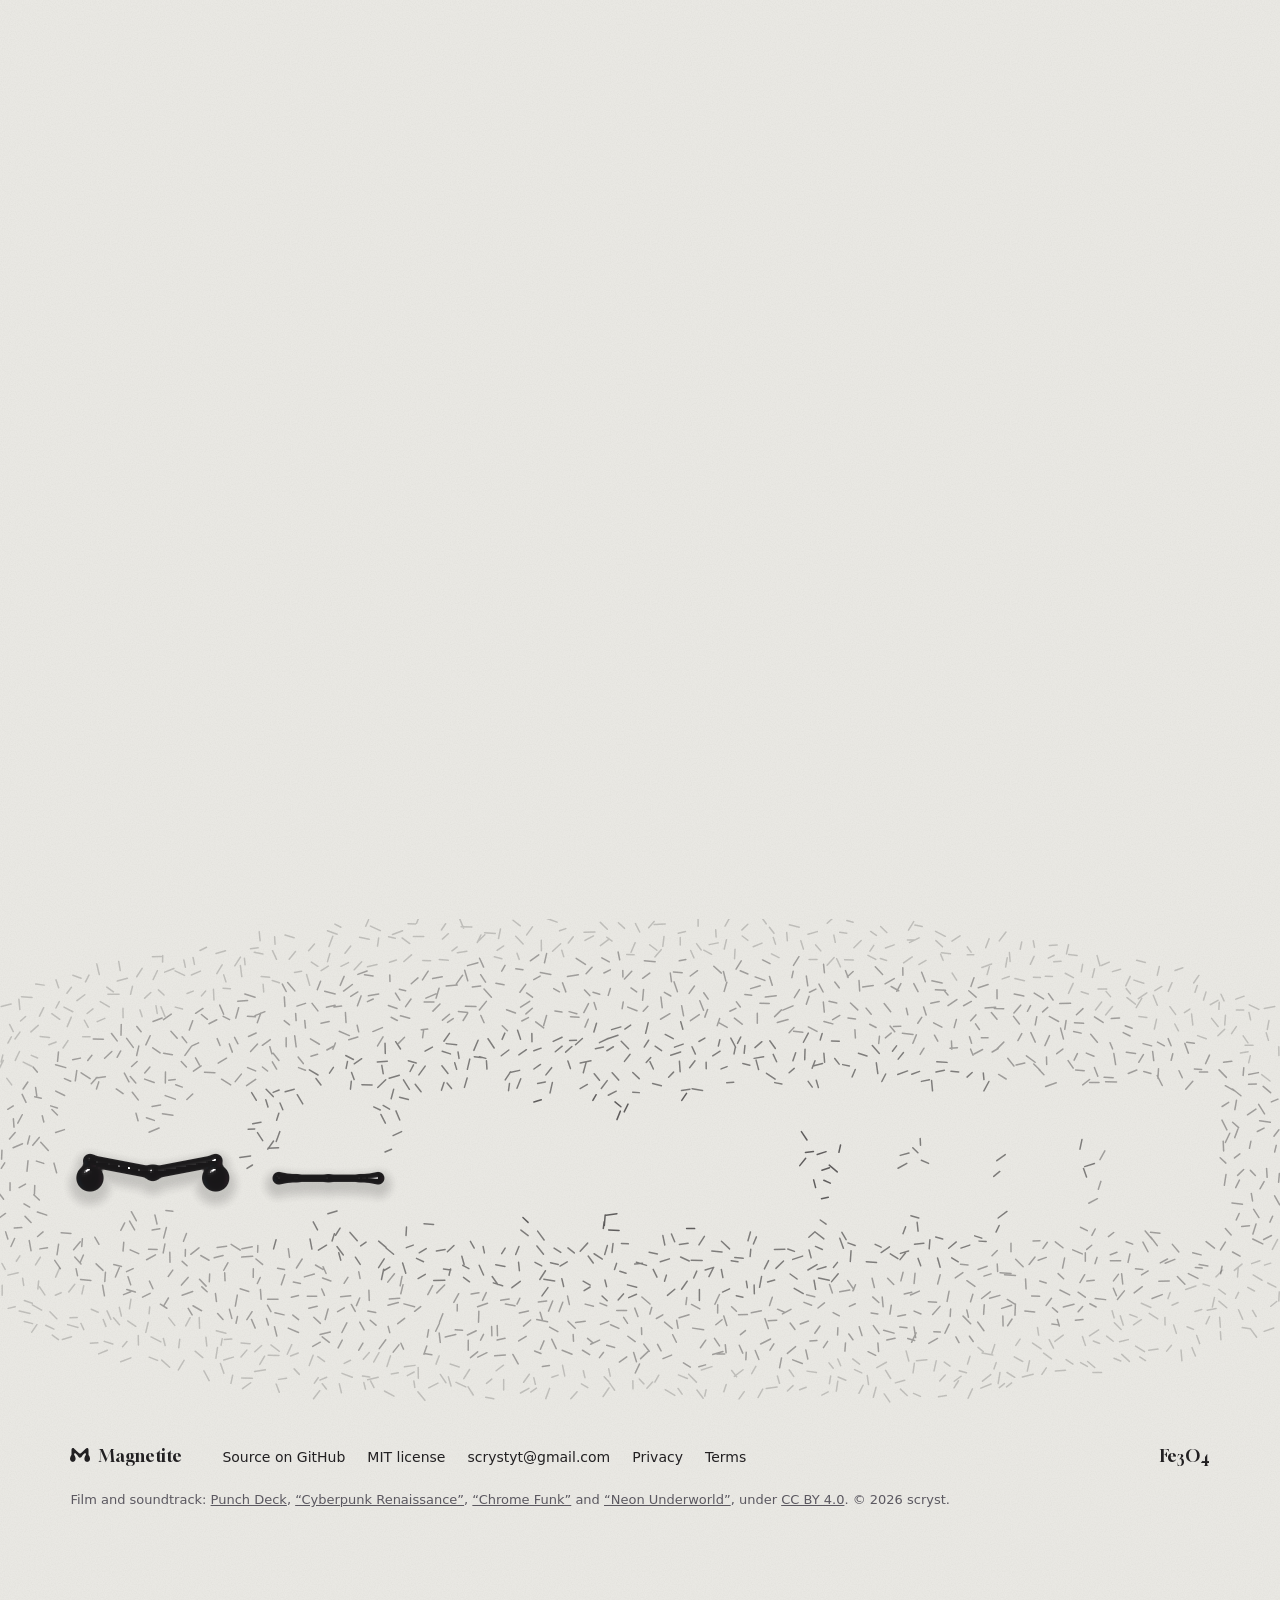
==== commit 307a6e15: "Publish Magnetite site from 1c76df8" ====
--- a/index.html
+++ b/index.html
@@ -21,23 +21,14 @@
 <link rel="icon" href="favicon.svg" type="image/svg+xml">
 <!-- The same mark flat, for the browsers that never promised to read the SVG
      — which on a Mac-only product's page is Safari. The touch icon is the
-     app's own tile on the site's paper: a home-screen bookmark is an app-icon
-     surface, so it gets the app's icon rather than the tab's. -->
+     app's own tile: a home-screen bookmark is an app-icon surface. -->
 <link rel="icon" href="favicon-32.png" type="image/png" sizes="32x32">
 <link rel="apple-touch-icon" href="apple-touch-icon.png">
-<!-- The tab colour is the strip the browser's own chrome sits against, and that
-     strip is the DISPLAY. It said paper here, under a comment describing a band
-     of paper above the display's top edge — there is no such band. The hero is
-     welded to the top edge of the sheet and the sheet's top is the window's
-     top: measured at 390, 1440, 1599, 1601, 1680 and 1920, every one of them
-     zero. What the chrome actually meets is `--screen` at both ends and the
-     mass in the middle, and on a phone — the only place this paints a solid bar
-     rather than tinting a toolbar — the sheet is the full width, so paper is
-     not on the screen at all. -->
-<meta name="theme-color" content="#D6D8DE">
-
-<!-- The share card. og.png is rendered by test/og.html using this site's own
-     renderer against the app's own captured audio, so an unfurl in Slack or
+<!-- The browser's chrome meets the paper the whole page is printed on. -->
+<meta name="theme-color" content="#ECEBE6">
+
+<!-- The share card. og.png is rendered by test/og.html with this site's own
+     press against the app's own captured audio, so an unfurl in Slack or
      iMessage shows a real frame of the real fluid rather than a mock-up. -->
 <meta property="og:type" content="website">
 <meta property="og:locale" content="en_US">
@@ -50,12 +41,12 @@
 <meta property="og:image" content="https://magnetite.app/og.png">
 <meta property="og:image:width" content="1200">
 <meta property="og:image:height" content="630">
-<meta property="og:image:alt" content="A band of black ferrofluid in the shape of a MacBook camera notch.">
+<meta property="og:image:alt" content="A MacBook printed in black, pink and blue ink, with black ferrofluid hanging from its notch.">
 <meta name="twitter:card" content="summary_large_image">
 <meta name="twitter:title" content="Magnetite — A ferrofluid music player for the MacBook notch">
 <meta name="twitter:description" content="A free, native macOS music player that turns the MacBook notch into sound-driven black ferrofluid. Audio stays on your Mac. No tracking.">
 <meta name="twitter:image" content="https://magnetite.app/og.png">
-<meta name="twitter:image:alt" content="A band of black ferrofluid in the shape of a MacBook camera notch.">
+<meta name="twitter:image:alt" content="A MacBook printed in black, pink and blue ink, with black ferrofluid hanging from its notch.">
 
 <script type="application/ld+json">
 {
@@ -66,7 +57,7 @@
   "description": "A free, native macOS music player that turns the MacBook camera notch into sound-driven black ferrofluid. Audio stays on your Mac. No tracking.",
   "applicationCategory": "MultimediaApplication",
   "operatingSystem": "macOS 26",
-  "softwareVersion": "0.1.0",
+  "softwareVersion": "0.1.2",
   "image": "https://magnetite.app/og.png",
   "screenshot": "https://magnetite.app/og.png",
   "isAccessibleForFree": true,
@@ -77,159 +68,377 @@
     "On-device audio processing with no tracking"
   ],
   "author": { "@type": "Person", "name": "scryst" },
-  "downloadUrl": "https://github.com/scryst/magnetite-releases/releases/tag/v0.1.0",
+  "downloadUrl": "https://github.com/scryst/magnetite-releases/releases/tag/v0.1.2",
   "offers": { "@type": "Offer", "price": "0", "priceCurrency": "USD" }
 }
 </script>
 
-<link rel="preload" as="image" href="media/demo-poster.webp" type="image/webp" fetchpriority="high">
-<!-- Two local Latin subsets, pinned to the three instances the stylesheet
-     actually sets. Archivo is only ever wdth 125 / wght 900, Martian Mono only
-     ever 400. The files are the same faces the Google Fonts request returned,
-     now served first-party so the page makes no runtime request for its type.
-     A molten display face (Climate Crisis) had one commit here as the
-     headline's type and was rejected on sight; the headline is Archivo, the
-     same voice as the marks. Do not re-melt the type.
-     test/og.html still loads the exact mono weight it draws rather than this
-     page's 400. -->
+<!-- Scripted pages hold each print's plain words back until the first sheet
+     is on its canvas, so the printed layout never follows a flash of the
+     unprinted one. A page whose scripts never run shows the plain words. -->
+<!-- Reloaded mid-journey, the page is only its right height once the tunnel
+     has run, so the browser put it back short and moved it again a few frames
+     later. The page puts itself back instead (js/tunnel.js) and shows nothing
+     until it has; the browser keeps the last frame up meanwhile. -->
+<script>
+document.documentElement.classList.add('js');
+try {
+  var nav = performance.getEntriesByType('navigation')[0];
+  var at = sessionStorage.getItem('magnetite.scroll');
+  if (at && nav && (nav.type === 'reload' || nav.type === 'back_forward')
+    && !matchMedia('(prefers-reduced-motion: reduce)').matches) {
+    history.scrollRestoration = 'manual';
+    document.documentElement.setAttribute('data-restoring', at);
+  }
+} catch (e) { /* the browser's own restoring, short a few frames */ }
+</script>
+
+<!-- One local face, Gloock, for the headline, the section title and the name.
+     Everything else is the Mac's own system face, because this is a Mac app's
+     page and the words should read like the Mac they describe. -->
+<link rel="preload" href="fonts/gloock-400-latin.woff2" as="font" type="font/woff2" crossorigin>
 <link rel="stylesheet" href="css/type.css">
 <link rel="stylesheet" href="css/magnetite.css">
 <link rel="modulepreload" href="js/site.js">
 <link rel="modulepreload" href="js/sim.js">
-<link rel="modulepreload" href="js/render.js">
 <link rel="modulepreload" href="js/geometry.js">
-<link rel="modulepreload" href="js/inktype.js">
+<link rel="modulepreload" href="js/press.js">
+<link rel="modulepreload" href="js/hero.js">
+<link rel="modulepreload" href="js/band.js">
 <link rel="modulepreload" href="data/real-levels.js">
 <link rel="modulepreload" href="js/clock.js">
 <link rel="modulepreload" href="js/visibility.js">
 <link rel="modulepreload" href="js/bands.js">
+<link rel="modulepreload" href="js/finale.js">
+<link rel="modulepreload" href="js/liquid.js">
+<link rel="modulepreload" href="js/filings.js">
+<link rel="modulepreload" href="js/wordmark.js">
+<link rel="modulepreload" href="js/player.js">
+<link rel="modulepreload" href="js/tunnel.js">
+<link rel="modulepreload" href="js/touches.js">
+<link rel="modulepreload" href="js/corner.js">
 </head>
 <body>
 
-<!-- ══ THE SHEET IS THE DISPLAY ═════════════════════════════════════════════
-     Nothing sits above the liquid. The top edge of the page is given to the
-     hardware: a strip of housing, the display's own top edge as the join
-     where paper turns to screen, and the notch hanging off it — which is the
-     only arrangement in which a black shape with rounded corners reads as a
-     notch rather than as a banner. A notch is a bite out of an edge; the edge
-     is the meeting of the two grounds, never a ruled line.
-
-     The wordmark that used to sit up there is now in the foot, at menu-bar
-     scale, on the menu bar's own line, which is where macOS puts an app's
-     name. -->
-<main class="sheet">
-
-  <!-- ══ THE INK, OPEN ══════════════════════════════════════════════════════
-       The expanded notch, at page scale, with the headline knocked out of it.
-       The liquid is the product; the words are two of them and they live
-       inside it.
-
-       The display's edge is the section's own background — paper above,
-       screen below, BEHIND the canvas — so the liquid hangs over the join
-       and eats into the housing as it leans toward your cursor. -->
-  <section class="hero">
-    <canvas class="hero__ink" id="hero-band" aria-hidden="true"></canvas>
-    <!-- The break is set by hand. A display line this short is a typographic
-         decision, and `ch` is useless at this size. -->
-    <h1 class="headline">Music,<br>magnetized.</h1>
+<!-- The name, poured: GENERATED by test/gen-wordmark.mjs from the distance field
+     in js/wordmark.js, the same field the finale draws live. Edit the field or
+     the generator, never this path. -->
+<svg class="defs" aria-hidden="true" focusable="false">
+  <symbol id="wordmark" viewBox="0 0 1278 140">
+    <path fill="currentColor" d="M26.7 2.1C36.3 0.5 39.5 8 45.1 13.5C57.4 25.6 70.1 37.2 82.5 49
+    C85.9 52.2 89.3 55.4 92.7 58.6C94.6 60.4 96.2 62.5 99 62.5
+    C100.8 62.5 102.3 60.5 103.5 59.4C106.8 56.2 110.1 53.1 113.4 50
+    C126.2 37.9 139.2 25.9 151.9 13.5C156.9 8.7 159.8 2.2 167.7 1.9
+    C169.1 1.9 170.5 2 171.9 2.4C173.3 2.8 174.8 3.5 176 4.4C179.7 7.1 181.9 11 182 15.6
+    C182 19.1 181.1 22.5 181 26C180.7 35.7 181 45.5 181 55.2C181 68 185.7 77.6 190.6 89
+    C192.9 94.3 195.7 99.5 196.6 105.2C199.2 121.1 187.8 136.3 171.9 138.4
+    C153.1 140.8 136.7 123.9 139.8 105.2C140.4 101.2 142.1 97.5 143.8 93.8
+    C147 86.3 151.1 78.7 153.3 70.8C154.8 65.3 155.4 59.9 155.4 54.2
+    C155.4 52.1 155.9 49.6 154.5 47.9C153.6 46.9 151.2 49.5 150.6 50
+    C147.3 53.1 144 56.2 140.7 59.4C133.1 66.6 124.8 73.5 117.7 81.3
+    C115.6 83.6 114.8 86.9 113.1 89.6C110.3 94.3 105.6 97.7 100 98.2
+    C93.7 98.7 88.1 95.6 84.5 90.6C82.4 87.7 81.5 84.1 79.3 81.3C77.2 78.5 74.2 76.3 71.7 74
+    C66.5 69.1 61.4 64.2 56.3 59.3C53.1 56.4 50 53.4 46.9 50.5C45.7 49.4 44.4 47.7 42.7 47.8
+    C42.2 47.8 42.1 48.5 41.8 49C41.2 50.4 41.6 52.6 41.6 54.2C41.6 60.9 42.3 67.6 44.8 74
+    C47.3 80.5 50.3 87 53.1 93.5C55.1 98 57.1 102.3 57.5 107.3
+    C59.2 126.7 40.8 142.4 21.9 137.8C18.1 136.8 14.6 135.1 11.5 132.8
+    C9 130.9 6.7 128.6 5 126C3.5 123.8 2.3 121.3 1.4 118.8C-4.3 101.4 10.2 85 14.4 68.8
+    C16.7 60.3 16 51.4 16 42.7C16 37.2 16.2 31.6 16 26C15.9 22.2 14.7 18.4 15 14.6
+    C15.6 8.3 20.5 3.1 26.7 2.1Z
+    M442.5 1C455.4 -0.7 468.4 0 480.5 5.2C487.8 8.3 494.3 13.1 501 17.2
+    C504.3 19.2 507.3 21.5 509 25C512.6 32 509.7 40.5 503.1 44.5
+    C501.6 45.5 499.7 46.1 497.9 46.4C496.5 46.6 495.1 46.6 493.8 46.4
+    C485 45.3 483.6 38.7 478.3 33.3C475 30 469 27.9 464.6 26.8
+    C442.9 21.6 418.7 34.7 414.2 57.3C413.5 60.7 413 64.2 413.2 67.7
+    C413.7 73.6 415.2 79.2 417.9 84.4C427.7 103.2 451.7 110.4 470.8 102.4
+    C476.5 100 481.6 96.3 485.5 91.7C486.7 90.3 488.9 88.4 489 86.5
+    C489 85 487.7 84.7 486.5 84.6C483.4 84.2 480.2 84.5 477.1 84.5
+    C467.1 84.5 450.6 87.6 448.2 74C447.9 72.2 447.9 70.5 448.3 68.8
+    C450.3 60.4 457.1 58.9 464.6 58.9C471.2 58.9 477.8 58.9 484.4 58.9
+    C487.4 58.9 490.8 59.4 493.8 58.7C496.7 58 498.5 55.4 501 54
+    C506 51.1 512 51.3 516.7 54.7C522.8 59.4 523.6 69.1 522 76
+    C521.2 79 519.4 81.5 518.4 84.4C515.9 91.4 512.8 98 508.5 104.2
+    C498.9 118.1 482.9 126.8 466.7 130.4C458.3 132.2 449 131.7 440.6 130
+    C415.2 124.6 393.3 104.2 388.7 78.1C383.3 48 398.5 19.2 426 6.3
+    C431.2 3.8 436.9 1.8 442.5 1Z
+    M555.2 2.1C565 0.1 569.3 9.5 575 15.3C590.1 30.3 605.1 45.4 620.2 60.4
+    C624.6 64.8 628.9 69.2 633.3 73.6C634.5 74.8 636.6 77.8 638.5 77.6
+    C640.2 77.4 640.8 75.2 641.4 74C643.1 69.8 644 64.9 644.4 60.4
+    C645.3 50.9 644.6 37.1 644.6 27.1C644.6 22.5 643.8 17 645 12.5
+    C647.1 4.7 656.3 0.4 663.5 4.5C670.2 8.3 670.2 15 670.2 21.9
+    C670.2 31.2 670.2 40.6 670.2 50C670.2 57.2 670.3 63.9 672.3 70.8
+    C676.7 86.6 690.3 101.6 684.7 118.8C683.9 121.3 682.7 123.6 681.3 125.9
+    C679.6 128.4 677.4 130.7 675 132.6C671.9 134.9 668.4 136.7 664.6 137.7
+    C650.3 141.3 635.6 133.5 630.3 119.8C628.3 114.5 629.6 107.5 626.5 103.1
+    C623.5 98.9 618.3 94.8 614.6 91C606.5 82.9 598.3 74.8 590.2 66.7
+    C585.8 62.3 581.5 57.9 577.1 53.5C575.9 52.3 573.7 49.3 571.9 49
+    C570.2 48.8 570.2 51 570.2 52.1C570 55.9 570.1 59.8 570.7 63.5
+    C572.2 73.7 577.2 83.1 581.3 92.5C583.3 97.3 585.6 102 586 107.3
+    C588 129.5 564.9 145.3 544.8 135.7C541.7 134.2 538.8 132.1 536.5 129.6
+    C534.6 127.6 533 125.4 531.7 122.9C522.1 104.2 537.9 87.3 542.7 69.8
+    C545.4 60 544.6 49.7 544.6 39.6C544.6 34.8 544.8 29.8 544.5 25
+    C544.2 21.5 543.3 18.1 543.6 14.6C544.1 8.1 549 3.3 555.2 2.1Z
+    M1182.5 2.1C1186.6 1.5 1190.6 2.8 1194.8 2.9C1202.4 3.2 1210.1 2.9 1217.7 2.9
+    C1225.7 2.9 1233.7 2.9 1241.7 2.9C1245.8 2.9 1250 2.9 1254.2 2.9
+    C1258.3 2.9 1262 2.8 1265.6 5C1274.8 10.6 1272.3 24.7 1262.5 27.9
+    C1257.8 29.4 1251.8 28.5 1246.9 28.5C1236.1 28.5 1225.3 28.5 1214.6 28.5
+    C1211.5 28.5 1208.3 28.5 1205.2 28.5C1203.1 28.5 1200.9 28.3 1199 29.1
+    C1197.1 29.9 1197.4 32.8 1197.4 34.4C1197.4 37.8 1197.4 41.3 1197.4 44.8
+    C1197.4 46.9 1197.2 49.1 1197.8 51C1198.2 52.4 1199.9 52.8 1201 52.9
+    C1204.8 53.2 1208.7 52.9 1212.5 52.9C1221.2 52.9 1229.9 52.9 1238.5 52.9
+    C1242.9 52.9 1247.9 52.2 1252.1 53.5C1258.6 55.6 1262.9 63.2 1260.4 69.8
+    C1257 78.7 1249.8 78.5 1241.7 78.5C1232.6 78.5 1223.6 78.5 1214.6 78.5
+    C1210.8 78.5 1206.9 78.5 1203.1 78.5C1200.1 78.5 1197.7 78.8 1197.4 82.3
+    C1197.1 87.1 1197.4 92 1197.4 96.9C1197.4 99.2 1197.3 101.9 1200 102.7
+    C1203.1 103.7 1209.1 102.1 1212.5 101.7C1222.7 100.5 1232.7 97.9 1242.7 95.6
+    C1250.2 93.8 1257.2 92 1264.6 95.4C1282.6 103.8 1281.2 130.3 1262.5 136.8
+    C1256.1 139.1 1250.1 137.6 1243.8 136.1C1235.5 134.2 1227.1 131.9 1218.8 130.4
+    C1215.3 129.8 1211.8 129.7 1208.3 129.3C1205.2 128.9 1202.1 128.2 1199 128.6
+    C1194.2 129.1 1190.3 132 1185.4 132.2C1179.3 132.5 1173.4 129.3 1170.3 124
+    C1167.9 119.9 1167.5 114.9 1168.8 110.4C1169.7 107.6 1171.1 105 1171.6 102.1
+    C1172.1 99 1171.8 95.8 1171.8 92.7C1171.8 87.5 1171.8 82.3 1171.8 77.1
+    C1171.8 73.2 1170.8 69.5 1170.8 65.6C1170.8 62.1 1171.7 58.7 1171.8 55.2
+    C1172 45.5 1172.1 35.7 1171.8 26C1171.7 22.5 1170.8 19.1 1170.8 15.6
+    C1170.9 9.1 1175.8 2.9 1182.5 2.1Z
+    M720.3 2.1C724 1.5 727.6 2.5 731.3 2.8C734 3.1 736.8 2.9 739.6 2.9
+    C756.6 2.9 773.6 2.9 790.6 2.9C793.3 2.9 796.3 2.6 799 3.2
+    C804.4 4.4 808.6 8.9 809.2 14.6C809.7 20.9 805.3 27.1 799 28.3
+    C794 29.2 788.4 28.5 783.3 28.5C773.3 28.5 763.2 28.5 753.1 28.5
+    C749 28.5 744.8 28.5 740.6 28.5C737.7 28.5 735.4 29 735.2 32.3
+    C734.9 36.8 735.2 41.3 735.2 45.8C735.2 48.2 734.9 50.2 736.4 52.1
+    C736.8 52.6 738 52.8 738.5 52.9C740.9 53.2 743.4 52.9 745.8 52.9
+    C755.6 52.9 765.3 52.9 775 52.9C782.7 52.9 792.8 51.3 797.2 59.4
+    C797.9 60.7 798.4 62.1 798.7 63.5C799 65.3 798.9 67.1 798.5 68.8
+    C797.3 73.5 793.4 77.4 788.5 78.3C786.2 78.7 783.7 78.5 781.3 78.5
+    C771.5 78.5 761.8 78.5 752.1 78.5C748.3 78.5 744.4 78.5 740.6 78.5
+    C737.7 78.5 735.4 79 735.2 82.3C734.9 87.1 735.2 92 735.2 96.9
+    C735.2 99.1 735 101.7 737.5 102.6C739.1 103.2 741.1 102.8 742.7 102.6
+    C745.5 102.3 748.3 101.9 751 101.6C761.2 100.6 771.3 97.7 781.3 95.4
+    C788.4 93.8 795.1 92.1 802.1 95.3C819.8 103.3 819.5 129.7 801 136.6
+    C794.3 139.1 788 137.6 781.3 136C773 134.1 764.6 131.7 756.3 130.3
+    C752.8 129.8 749.3 129.6 745.8 129.2C742.7 128.9 739.6 128.2 736.5 128.6
+    C731.7 129.3 727.8 132.1 722.9 132.2C717 132.4 711 129.2 708.1 124
+    C705.8 119.8 705.3 115 706.6 110.4C707.4 107.6 709 105 709.4 102.1
+    C710.4 95.1 709.6 84.4 709.6 77.1C709.6 73.2 708.6 69.5 708.6 65.6
+    C708.6 62.1 709.5 58.7 709.6 55.2C709.8 46.9 709.6 38.5 709.6 30.2
+    C709.6 25 708.2 19.7 708.6 14.6C709.2 8.3 714.1 3 720.3 2.1Z
+    M291.1 2.1C292.5 1.9 294 1.9 295.4 2.1C304 3.4 305.9 11 309.2 17.7
+    C312.2 23.8 316.1 29.6 319.5 35.4C326.1 46.8 332.9 61.6 342.7 70.4
+    C348.5 75.6 355.2 79.9 361.5 84.5C366.6 88.3 371.3 92 374.1 97.9
+    C382.3 115 371.9 135.8 353.1 139C339 141.4 324.6 132.6 320.7 118.8
+    C319.6 115 319.3 111.1 318.9 107.3C318.6 104.9 318.6 102.8 316.7 101.1
+    C315.9 100.5 314.5 100.5 313.5 100.5C311.1 100.5 308.7 100.5 306.3 100.5
+    C296.5 100.5 286.8 100.5 277.1 100.5C275.2 100.5 271.4 99.8 269.8 101.2
+    C267.7 103 267.8 105.8 267.5 108.3C266.9 113.3 266.5 118.3 264.2 122.9
+    C256.2 139.8 233.5 144.7 219.3 132.3C216.3 129.7 213.8 126.5 212.2 122.9
+    C210.8 120 209.9 116.8 209.6 113.5C209.3 111.1 209.4 108.7 209.7 106.3
+    C212.7 86.7 234.7 80.3 246.9 67.4C254.4 59.5 259.2 49 264.6 39.6
+    C268.8 32.3 273.6 25.2 277.3 17.7C280.6 11 282.5 3.4 291.1 2.1Z
+    M889.3 2.1C893.7 1.6 897.8 2.6 902.1 2.9C909.3 3.3 916.7 2.9 924 2.9
+    C927.8 2.9 931.6 2.9 935.4 2.9C938.2 2.9 941.1 2.7 943.8 3.7C953.5 7.2 954.8 19.8 947 26
+    C943.7 28.7 939.4 28.5 935.4 28.5C929.2 28.5 922.9 28.5 916.7 28.5
+    C914.1 28.5 907.1 27.6 905.8 30.2C905 31.8 905.3 33.7 905.3 35.4
+    C905.3 38.9 905.3 42.4 905.3 45.8C905.3 55 904.9 64.1 908 72.9
+    C910.5 79.8 913.8 86.5 916.7 93.2C918.5 97.5 920.5 101.6 921 106.3
+    C923 122.4 910.9 137.1 894.8 138.5C877.7 140 862.8 125.4 863.7 108.3
+    C864 102.7 866.3 97.8 868.4 92.7C871.1 86.5 873.9 80.3 876.5 74
+    C880.4 64.3 879.7 53.9 879.7 43.8C879.7 39.5 880.5 34.2 879.2 30.2
+    C878.8 29 877.1 28.6 876 28.5C873.6 28.3 871.2 28.5 868.8 28.5
+    C862.8 28.5 856.9 28.5 851 28.5C847.1 28.5 843.3 28.8 839.6 27.1
+    C829.8 22.6 831 7.7 840.6 3.9C845.6 1.9 852 2.9 857.3 2.9C868 2.9 878.7 3.2 889.3 2.1Z
+    M1081.4 2.1C1086 1.7 1090.2 2.7 1094.8 2.9C1101.4 3.1 1108 2.9 1114.6 2.9
+    C1118.7 2.9 1122.9 2.9 1127.1 2.9C1129.9 2.9 1132.7 2.7 1135.4 3.5
+    C1145 6.6 1147.3 19.3 1139.6 25.7C1135.9 28.7 1131.6 28.5 1127.1 28.5
+    C1120.8 28.5 1114.6 28.5 1108.3 28.5C1105.2 28.5 1098.4 27.1 1097.5 31.3
+    C1096.6 35.1 1097.4 40.8 1097.4 44.8C1097.4 54.6 1096.7 64.7 1100.5 74
+    C1103.1 80.3 1105.9 86.5 1108.6 92.7C1110.7 97.8 1113 102.7 1113.3 108.3
+    C1114.1 123.7 1102 137.8 1086.5 138.5C1069.1 139.4 1054.3 124.9 1055.9 107.3
+    C1056.3 102.4 1058.2 98.2 1060.1 93.8C1063.1 86.9 1066.5 80 1069 72.9
+    C1072.1 64.1 1071.8 55 1071.8 45.8C1071.8 42.4 1071.8 38.9 1071.8 35.4
+    C1071.8 33.7 1072 31.8 1071.2 30.2C1070 27.6 1062.9 28.5 1060.4 28.5
+    C1054.5 28.5 1048.6 28.5 1042.7 28.5C1038.8 28.5 1034.7 28.9 1031.3 26.8
+    C1022.7 21.7 1022.6 8.1 1032.3 4C1037.3 1.9 1043.6 2.9 1049 2.9
+    C1059.9 2.9 1070.6 3.1 1081.4 2.1Z
+    M986.2 3.1C994 1.5 1001.1 7.9 1001.3 15.6C1001.6 26 1001.3 36.5 1001.3 46.9
+    C1001.3 52.8 1001 58.7 1002 64.6C1003.6 74.4 1008.6 83.6 1012.5 92.7
+    C1016.3 101.6 1019.2 110.2 1015.5 119.8C1014.5 122.4 1013.2 124.8 1011.5 127.1
+    C1009.8 129.5 1007.6 131.7 1005.1 133.3C1001.7 135.7 997.9 137.4 993.8 138.1
+    C976.5 141.3 960.1 127.9 959.7 110.4C959.6 104.4 961.7 99.2 964.1 93.8
+    C967 86.9 970.6 80 972.9 72.9C976.3 62.7 975.7 52.3 975.7 41.7
+    C975.7 35.4 975.7 29.2 975.7 22.9C975.7 19.8 975.4 16.6 975.9 13.5
+    C976.8 8.2 981 4.2 986.2 3.1Z
+    M292.7 43.3C291.3 43.7 289.3 48.1 288.5 49.3C285.2 55.1 281.8 60.9 278.5 66.7
+    C277.5 68.3 274.5 72 275.5 74C276.2 75.4 281.9 74.9 283.3 74.9
+    C289.6 74.9 295.8 74.9 302.1 74.9C304.5 74.9 308.2 75.6 310.4 74.4
+    C312.6 73.3 309.1 68.6 308.3 67.2C304.8 61.1 301.3 55 297.7 49
+    C296.8 47.4 295.1 42.7 292.7 43.3Z"/>
+  </symbol>
+</svg>
+
+<header class="masthead">
+  <svg class="masthead__name" viewBox="0 0 1278 140" data-wordmark role="img" aria-label="Magnetite"><use href="#wordmark"/></svg>
+  <a class="masthead__source" href="https://github.com/scryst/magnetite" rel="external">Source on GitHub</a>
+</header>
+
+<!-- ══ THE SOUNDTRACK ═══════════════════════════════════════════════════════
+     Circles at the foot of the window: one plays and pauses, its ring the
+     track's progress, and one per track chooses it by its sleeve. Early in
+     the page, so the keyboard reaches them before the page's links. It asks
+     to play as the page loads; a browser that wants a gesture first gets it
+     from the visitor's first click or tap, never a key, and a pause is
+     remembered. The music drives the page's one simulation through the app's
+     own analyser. -->
+<section class="player" data-player aria-label="Soundtrack">
+  <button type="button" class="player__toggle" data-soundtrack-toggle data-playing="false">
+    <svg class="player__ring" viewBox="0 0 64 64" aria-hidden="true"><circle cx="32" cy="32" r="28.5" pathLength="1" data-player-ring/></svg>
+    <svg class="player__play" viewBox="0 0 12 12" aria-hidden="true"><path d="M3 1.4l7.6 4.6L3 10.6z"/></svg>
+    <svg class="player__pause" viewBox="0 0 12 12" aria-hidden="true"><rect x="2.4" y="1.6" width="2.6" height="8.8" rx=".7"/><rect x="7" y="1.6" width="2.6" height="8.8" rx=".7"/></svg>
+    <span class="visually-hidden" data-soundtrack-toggle-label>Play</span>
+  </button>
+  <ol class="player__tracks">
+    <li><button type="button" class="player__track" data-soundtrack-track aria-pressed="true"
+        data-title="Chrome Funk" data-artist="Punch Deck"
+        data-src="media/chrome-funk.mp3" data-cover="media/cover-chrome-funk.webp"><img
+        src="media/cover-chrome-funk.webp" alt="" width="36" height="36"><span class="player__name">Chrome Funk</span></button></li>
+    <li><button type="button" class="player__track" data-soundtrack-track aria-pressed="false"
+        data-title="Cyberpunk Renaissance" data-artist="Punch Deck"
+        data-src="media/cyberpunk-renaissance.mp3" data-cover="media/cover-cyberpunk-renaissance.webp"><img
+        src="media/cover-cyberpunk-renaissance.webp" alt="" width="36" height="36"><span class="player__name">Cyberpunk Renaissance</span></button></li>
+  </ol>
+  <audio hidden preload="none" src="media/chrome-funk.mp3" data-soundtrack-audio></audio>
+  <p class="visually-hidden" data-soundtrack-status aria-live="polite"></p>
+</section>
+
+<main>
+  <!-- ══ THE PRINT ═══════════════════════════════════════════════════════════
+       A MacBook in three spot inks, the way a risograph prints: black, pink
+       and blue, each screened into dots at its own angle and a hair out of
+       register. The liquid hanging from its notch is the page's one
+       simulation, driven by the app's own audio capture. The headline is the
+       pink plate; the h1 carries the words and the print sets them. -->
+  <section class="hero" data-print-host>
+    <canvas class="hero__print" id="hero-print" aria-hidden="true" data-render-check-ignore></canvas>
+    <h1 class="headline"><span>Music,</span> <span>magnetized.</span></h1>
     <p class="visually-hidden">
-      A reservoir of black liquid in the shape of a MacBook camera notch. It
-      rises into peaks in time with music and leans toward the pointer.
+      A MacBook, printed in black, pink and blue ink. Black liquid hangs from
+      its notch and rises into peaks in time with music.
     </p>
+    <div class="hero__copy">
+      <p class="hero__lede">A free music player that lives in your MacBook’s
+        notch, with black ferrofluid that moves to whatever your Mac is playing.</p>
+      <a class="hero__get" href="#download">Download for macOS</a>
+      <p class="hero__meta">Free and open source. Works with Apple Music and
+        Spotify, and the audio never leaves your Mac.</p>
+    </div>
   </section>
 
-  <section class="showcase" aria-label="Magnetite in action">
-    <p class="subhead">
-      <span class="subhead__what">A free, native macOS player that turns the MacBook notch into playback controls and black ferrofluid driven by system audio.</span>
-      <span class="subhead__proof">Works with Apple Music and Spotify. Audio stays on your Mac.</span>
-    </p>
-
-  <!-- The shipping app, filmed open on a MacBook. Reduce Motion holds frame 0. -->
-  <section class="demo">
-    <div class="demo__stage">
-      <video class="demo__film" id="demo-film" muted loop playsinline
-             preload="metadata" width="1536" height="720"
-             poster="media/demo-poster.webp" src="media/demo.mp4"
-             aria-hidden="true"></video>
-      <button type="button" class="demo__motion" data-demo-motion>
-        <span data-demo-motion-label>Play demo</span>
-      </button>
+  <!-- ══ THE FILM ════════════════════════════════════════════════════════════
+       The shipping app, screen-recorded on a whole MacBook desktop, in its
+       own pixels. The one picture on the page that is never printed: it is
+       the proof of what the app looks like. Reduce Motion holds frame 0, the
+       player open. -->
+  <section class="film" aria-labelledby="film-title" data-tunnel>
+    <!-- Scrolled through, this is the middle of one camera move (js/tunnel.js):
+         the hero's printed laptop dives until its screen is the window, and
+         the screen comes on, the recorded desktop laid on the printed one;
+         the camera then follows the footage, in on the player for each
+         gesture and back out to the whole desktop, and scrolling on, the
+         desktop rides down onto the menu bar below until its notch is the
+         band's notch, the download link. The gestures the recording cannot
+         show are drawn on it (js/touches.js). The desktop is a still of the
+         take's first frame; the footage covers the part of it that moves.
+         Without scripts, or under Reduce Motion, it is the desktop's top
+         and the footage alone, as they were. -->
+    <div class="film__pin">
+      <h2 class="film__title" id="film-title">Recorded on a MacBook. <span class="film__phrase">Not a mock-up.</span></h2>
+      <div class="film__mac" data-tunnel-mac data-render-check-ignore>
+        <img class="film__desk" src="media/desktop.webp" width="1512" height="982" alt="">
+        <div class="film__stage" data-render-check-ignore>
+          <video class="film__video" id="demo-film" muted loop playsinline
+                 preload="metadata" width="1140" height="1320"
+                 poster="media/film-poster.webp" src="media/film.mp4"
+                 aria-hidden="true"></video>
+        </div>
+      </div>
+      <p class="visually-hidden">
+        A screen recording of the real app, in real time, on a MacBook desktop:
+        black liquid moves with the music in the player under the notch while
+        two-finger swipes skip forward and back and pause and play, the next
+        button is clicked and the seek strip scrubbed; then the pointer leaves,
+        the player goes back into the notch, and the pointer comes back up to
+        open it.
+      </p>
+      <div class="film__foot">
+        <button type="button" class="film__motion" data-demo-motion>
+          <span data-demo-motion-label>Play demo</span>
+        </button>
+        <ul class="how">
+          <li data-how="hover"><b>Hover</b> the notch to open the player.</li>
+          <li data-how="scrub"><b>Scrub</b> along its bottom edge to seek.</li>
+          <li data-how="swipe"><b>Swipe</b> two fingers to skip or pause.</li>
+        </ul>
+      </div>
     </div>
-    <p class="visually-hidden">
-      The real player, filmed open: black liquid moves with the music while a
-      track is skipped, the seek strip is scrubbed, and two-finger swipes move
-      backward and forward through the queue.
-    </p>
-    <div class="soundtrack" data-soundtrack role="group" aria-label="Page audio">
-      <audio hidden preload="none" src="media/cyberpunk-renaissance.mp3"
-             data-soundtrack-audio></audio>
-      <button type="button" class="soundtrack__toggle" data-soundtrack-toggle
-              aria-label="Play page audio" aria-pressed="false">
-        <span class="soundtrack__toggle-icon" aria-hidden="true"></span>
-        <span data-soundtrack-toggle-label>Play page audio</span>
-      </button>
-      <p class="soundtrack__now">
-        <span data-soundtrack-current>Cyberpunk Renaissance</span>
-        <span>Punch Deck · drives the ferrofluid</span>
-      </p>
-      <div class="soundtrack__tracks" role="radiogroup" aria-label="Choose a soundtrack">
-        <button type="button" class="soundtrack__track" data-soundtrack-track
-                data-title="Cyberpunk Renaissance"
-                data-src="media/cyberpunk-renaissance.mp3" role="radio"
-                aria-label="Cyberpunk Renaissance" aria-checked="true" tabindex="0">
-          <span aria-hidden="true">01</span>
-        </button>
-        <button type="button" class="soundtrack__track" data-soundtrack-track
-                data-title="Chrome Funk"
-                data-src="media/chrome-funk.mp3" role="radio"
-                aria-label="Chrome Funk" aria-checked="false" tabindex="-1">
-          <span aria-hidden="true">02</span>
-        </button>
+  </section>
+
+  <!-- ══ THE MENU BAR ════════════════════════════════════════════════════════
+       The top edge of the display at page scale, with the liquid retracted
+       into the notch, where the app keeps it when nothing is open. The notch
+       is the download: the print is drawn to the link's own box. -->
+  <section class="get" aria-labelledby="get-title">
+    <!-- Where the page has the download: the link to it lands here, not on
+         the runway the journey holds it through. -->
+    <span class="get__mark" id="download"></span>
+    <div class="get__sheet">
+      <h2 class="get__title" id="get-title">Idle, it never leaves the menu bar.</h2>
+      <div class="band" data-print-host>
+        <canvas class="band__print" id="band-print" aria-hidden="true" data-render-check-ignore></canvas>
+        <img class="band__sleeve" src="media/cover-chrome-funk.webp" alt="" width="36" height="36" hidden>
+        <a class="notch-link" data-download rel="external"
+           href="https://github.com/scryst/magnetite-releases/releases/tag/v0.1.2"
+           aria-describedby="requires first-launch">Download<span class="visually-hidden">, Magnetite v0.1.2 on GitHub</span></a>
       </div>
-      <p class="visually-hidden" data-soundtrack-status aria-live="polite">
-        Ready · Cyberpunk Renaissance
+      <p class="get__requires" data-requires id="requires">Needs macOS 26 on Apple silicon. Free and open source, 575 KB.</p>
+      <!-- The installer fetches the same release with curl, which does not
+           quarantine, so the app opens on the first try. One click selects the
+           whole command. -->
+      <div class="get__install" id="install">
+        <p>Or install it from Terminal:</p>
+        <code class="install">curl -fsSL <span class="install__tail">https://magnetite.app/install.sh | sh</span></code>
+      </div>
+      <!-- Only while the served zip is unnotarised: portcheck reads the zip for
+           the stapled ticket and requires this paragraph exactly when the
+           Gatekeeper dialog will appear. -->
+      <p class="get__note" data-firstlaunch id="first-launch">
+        The zip isn’t notarised yet, so macOS blocks its first launch once:
+        approve it under System Settings › Privacy &amp; Security › Open Anyway.
+        The Terminal install skips that step.
       </p>
     </div>
   </section>
-  </section>
-
-  <!-- ══ THE FOOT IS THE SAME MENU BAR, FURTHER AWAY ════════════════════════
-       One row: the app's name at the left end, the picture of the retracted
-       notch across the middle, the formula at the right end, and all three
-       seated on the band picture's own bar — the ink in the picture is the
-       baseline; no rule is drawn under the row.
-
-       The black cutout IS the link. The renderer is forbidden to draw inside
-       that rectangle, so the page keeps the app's guarantee even when it is
-       only drawing a picture of it.
-
-       The label is one word. Eighteen tracked characters do not fit a shape
-       whose aspect is 185 by 32, and the last thing to do to a call to action
-       is set it at eight pixels; the version and destination are carried in
-       the accessible name, and the system requirements are printed below.
-
-       No attribute name is spelled out in this file's comments: portcheck
-       counts them as raw strings across the whole source, so a mention here
-       would be a second button the page does not have. -->
-  <div class="foot">
-    <div class="foot__bar">
-      <p class="mark">
-        <!-- The app's own mark: the poured M, GENERATED by test/gen-mark.mjs
-             from the icon master at test/icon-1024.png — the same pixels the
-             icns and the favicon are built from. portcheck re-derives the mark
-             from those pixels and asserts that this glyph AND the favicon are
-             each what the derivation produces, so the page and the tile cannot
-             disagree about what the logo is — and neither can quietly stop
-             being the icon. Edit the master or the generator, never this path.
-
-             Cubics, and that is the point. A hand-trace of the same contour
-             stood here in seventy straight segments and every joint in it was
-             visible at this size: the drops came out faceted and the shoulders
-             had corners on them. Inline so it prints in the page's ink. A
-             hand-drawn notch-with-a-drop stood here for one commit and was
-             rejected; the logo is the icon's, not a second invention. Hidden
-             from the tree: the name beside it is the text. -->
-        <svg class="mark__glyph" viewBox="181 282 660 458" aria-hidden="true">
+
+  <!-- ══ THE NAME ════════════════════════════════════════════════════════════
+       The one thing on the page still wet: the name, poured when it comes into
+       view, lit like the ferrofluid, in a field of iron filings. The pointer is
+       a magnet, and with the soundtrack playing each drop meters a band. The
+       still underneath is the same shape traced, for every browser that cannot
+       pour it. Decorative: the name is text in the masthead and the foot. -->
+  <div class="finale" data-finale aria-hidden="true">
+    <svg class="finale__still" viewBox="0 0 1278 140" data-wordmark focusable="false"><use href="#wordmark"/></svg>
+    <canvas class="finale__filings" data-finale-filings data-render-check-ignore></canvas>
+    <canvas class="finale__name" data-finale-name data-render-check-ignore></canvas>
+  </div>
+</main>
+
+<footer class="foot">
+  <p class="mark">
+    <!-- The app's own mark: the poured M, GENERATED by test/gen-mark.mjs from
+         the icon master at test/icon-1024.png — the same pixels the icns and
+         the favicon are built from. portcheck re-derives it and asserts this
+         glyph and the favicon are each what the derivation produces. Edit the
+         master or the generator, never this path. Hidden from the tree: the
+         name beside it is the text. -->
+    <svg class="mark__glyph" viewBox="181 282 660 458" aria-hidden="true">
           <path fill="currentColor" d="M272.5 283C278.4 281.8 285.4 283.9 291 285.8C305 290.5 317.3 301.7 328 311.6
             C331.4 314.7 334.4 318.4 338 321.3C344.1 326.3 349.4 332 355 337.5
             C356.9 339.3 359.1 340.8 361 342.6C365.7 346.9 369.9 351.6 374.5 356
@@ -267,57 +476,32 @@
             C230.5 453 230.5 435 230.5 417C230.5 396.4 229.6 375.6 230.5 355
             C230.6 352.6 231.4 350.4 231.5 348C231.7 343.7 231.2 339.3 231.6 335
             C233.2 317.7 239.6 296.9 256 287.9C261.4 285 266.6 284.2 272.5 283Z"/>
-        </svg>
-        MAGNETITE
-      </p>
-      <div class="bar">
-        <div class="idle__frame">
-          <canvas class="idle__ink" id="idle-band" aria-hidden="true"></canvas>
-          <a class="notch-button" href="https://github.com/scryst/magnetite-releases/releases/tag/v0.1.0"
-             data-download rel="external" aria-describedby="requires first-launch">
-            Download<span class="visually-hidden">, Magnetite v0.1.0 on GitHub</span>
-          </a>
-        </div>
-        <p class="visually-hidden">
-          The same liquid retracted into the menu-bar band, where it stays
-          within the shape of the notch. Its cutout is the download.
-        </p>
-      </div>
-      <p class="mark mark--formula">FE<sub>3</sub>O<sub>4</sub></p>
-    </div>
-    <div class="foot__note">
-      <p class="note note--lede">Idle, it never leaves the menu bar.</p>
-      <p class="note" data-requires id="requires">macOS 26&nbsp;· Apple silicon&nbsp;· Free&nbsp;· 564 KB</p>
-      <!-- Only while the served zip is unnotarised. portcheck reads the zip for
-           the stapled ticket and requires this paragraph to exist exactly when
-           the Gatekeeper dialog will appear — and to be gone the moment a
-           notarised build lands, when it would read as a warning about a
-           dialog nobody sees. -->
-      <p class="note" data-firstlaunch id="first-launch">
-        First launch: macOS blocks builds it has not notarised. Approve it once
-        under System Settings › Privacy &amp; Security › Open Anyway.
-      </p>
-      <p class="demo__credit">
-        Film and soundtrack:
-        <a href="https://punchdeck.bandcamp.com" rel="external">Punch Deck</a>&nbsp;—
-        <a href="https://punchdeck.bandcamp.com/track/cyberpunk-renaissance"
-           rel="external">“Cyberpunk Renaissance”</a> and
-        <a href="https://punchdeck.bandcamp.com/track/chrome-funk"
-           rel="external">“Chrome Funk”</a>&nbsp;—
-        <a href="https://creativecommons.org/licenses/by/4.0/" rel="external">CC BY 4.0</a>.
-      </p>
-      <!-- Who is handing you this binary, and where to write when it breaks.
-           The zip carries the full terms in Resources/LICENSE. -->
-      <p class="note">
-        © 2026 scryst&nbsp;·
-        <a href="mailto:scrystyt@gmail.com">scrystyt@gmail.com</a>&nbsp;·
-        <a href="privacy.html">privacy</a>&nbsp;·
-        <a href="terms.html">terms</a>
-      </p>
-    </div>
-  </div>
-
-</main>
+    </svg>
+    Magnetite
+  </p>
+  <!-- Who is handing you this binary, where its source is, and where to write
+       when it breaks. The zip carries the license in Resources/LICENSE. -->
+  <nav class="foot__links" aria-label="About this project">
+    <a href="https://github.com/scryst/magnetite" rel="external">Source on GitHub</a>
+    <a href="https://github.com/scryst/magnetite/blob/main/LICENSE" rel="external">MIT license</a>
+    <a href="mailto:scrystyt@gmail.com">scrystyt@gmail.com</a>
+    <a href="privacy.html">Privacy</a>
+    <a href="terms.html">Terms</a>
+  </nav>
+  <p class="foot__formula">Fe<sub>3</sub>O<sub>4</sub></p>
+  <p class="foot__credit">
+    Film and soundtrack:
+    <a href="https://punchdeck.bandcamp.com" rel="external">Punch Deck</a>,
+    <a href="https://punchdeck.bandcamp.com/track/cyberpunk-renaissance"
+       rel="external">“Cyberpunk Renaissance”</a>,
+    <a href="https://punchdeck.bandcamp.com/track/chrome-funk"
+       rel="external">“Chrome Funk”</a> and
+    <a href="https://punchdeck.bandcamp.com/track/neon-underworld"
+       rel="external">“Neon Underworld”</a>, under
+    <a href="https://creativecommons.org/licenses/by/4.0/" rel="external">CC BY 4.0</a>.
+    © 2026 scryst.
+  </p>
+</footer>
 
 <script type="module" src="js/site.js"></script>
 <script type="module" src="js/webmcp.mjs"></script>
--- a/css/type.css
+++ b/css/type.css
@@ -1,17 +1,8 @@
+/* Gloock, one weight, Latin subset, self-hosted. OFL: fonts/OFL-Gloock.txt. */
 @font-face {
-  font-family: 'Archivo';
-  font-style: normal;
-  font-weight: 900;
-  font-stretch: 125%;
-  font-display: swap;
-  src: url('../fonts/archivo-expanded-900-latin.woff2') format('woff2');
-}
-
-@font-face {
-  font-family: 'Martian Mono';
+  font-family: 'Gloock';
   font-style: normal;
   font-weight: 400;
-  font-stretch: 100%;
   font-display: swap;
-  src: url('../fonts/martian-mono-400-latin.woff2') format('woff2');
+  src: url('../fonts/gloock-400-latin.woff2') format('woff2');
 }
--- a/css/magnetite.css
+++ b/css/magnetite.css
@@ -1,269 +1,57 @@
-/* Magnetite — one page.
+/* Magnetite — printed.
  *
- * There are two pictures on this site and both of them are the same liquid:
- * the notch open, and the notch shut. Everything else that used to be here —
- * five plates, a dimensioned drawing, a two-case bench, a colour picker, a
- * live readout — was the product explaining itself instead of being shown.
+ * The page is a sheet of uncoated stock and every picture on it is a
+ * risograph print: black, fluorescent pink and blue, screened into dots and a
+ * hair out of register, multiplied onto the paper (js/press.js). The film is
+ * the one exception, shown in its own pixels on the desktop it was recorded
+ * on, because it is the proof of what the app looks like.
  *
- * The ground is a cool grey rather than a colour, because the only colour on
- * the page should be the absence of one: a black liquid, and the words cut out
- * of it.
+ * Gloock is the display face: the printed headline, the section title and the
+ * name. Everything else is the Mac's own system face, because the words
+ * describe a Mac app to someone sitting at a Mac.
  *
- * The sheet is a display, and it is ONE ground. Two rules used to draw the
- * hardware edges across the page and read as artifacts, not architecture
- * ("what's with all the lines"); they were cut on sight. A strip of housing
- * above each edge replaced them and read no better — "white rectangles above
- * the player and behind the ink" — because the ink is wider than the sheet at
- * every width below about 1600, so the strip was never a band, only the two
- * corners the liquid failed to cover and a bar of light over the film. It went
- * the same way. The hardware is in the shapes and in the footage's own pixels;
- * the page does not draw it. The instant this acquires a corner radius, a lid,
- * a wallpaper, or a ruled line, it is a stock mock-up. */
+ * Each print has three states, written by site.js on its `data-print-host`:
+ * none (no scripts, no WebGL, or forced colours: the plain words, laid out as
+ * a page), `press` (the press is running and the first sheet is not down yet)
+ * and `ready`. */
 
 :root {
-  --display: 'Archivo', 'Helvetica Neue', Helvetica, Arial, sans-serif;
-  --mono: 'Martian Mono', ui-monospace, SFMono-Regular, Menlo, monospace;
-
-  /* The world outside the display, and it is only ever BESIDE the display:
-   * past 1600 the sheet stops growing and this is the ground it lies on, down
-   * both flanks, the one place both grounds are visible at once. Under the
-   * sheet it is a fault rather than a ground — see the second aspect-ratio
-   * rule, which takes it out from under a foot that has stopped reaching the
-   * bottom of the window. Above the sheet it does not appear at all: the hero
-   * is welded to the top edge and that edge is the window's, so `theme-color`
-   * is `--screen` and not this. It said this, under a comment here and another
-   * in index.html both describing a strip of paper above the display that has
-   * never existed at any width. Inside the sheet it survives as the label in
-   * the button and nothing else. */
-  --paper: #E8E9EB;
-  /* The display's own field, and now the sheet's only ground. It sits two
-   * steps under the housing so that a strip of paper above a hardware edge
-   * could be seen at a metre, which is the distance a jury looks from; the
-   * strips are gone and the distance is what killed them, since at that range
-   * two corners of light are two corners of light. It is the difference
-   * blend's BACKDROP under the headline; what the letters come back as is
-   * `--headline-source` below. It is also what `theme-color` states, because
-   * the sheet's top edge IS the window's top edge, and on a phone what shows
-   * past the foot, because there the sheet is the whole width and a second
-   * ground would have no edge to belong to. */
-  --screen: #D6D8DE;
-  --ink: #0B0A0C;
-  /* The headline's difference SOURCE: `--screen` minus `--ink`, channel by
-   * channel. #D6D8DE − #0B0A0C = #CBCED2, and that subtraction is the whole
-   * declaration — it is what makes |screen − this| come back as `--ink`
-   * exactly, so a letter standing on the sheet is the same black as the type
-   * beside it and as the liquid above it.
-   *
-   * It was `--screen` itself, which made that difference ZERO: every letter
-   * that left the surface painted #000 while the reservoir painted #0B0A0C.
-   * Eleven levels apart with a glyph's hard edge between them — measured on
-   * the tablet capture, 220,320 pixels of liquid at (11,10,12) against 4,502
-   * at (2,2,2) — so the 'g' of "magnetized." hung under the meniscus as a
-   * darker lozenge. Five independent readings of the page called it a severed
-   * descender or a detached drip, and PRODUCT.md rejects detached droplets by
-   * name. The comment on `.headline` called that state "the headline it would
-   * otherwise be"; the headline everywhere else on this page is `--ink`, and
-   * #000 is the CAMERA CUTOUT's black — the one `render.js` fills the cutout
-   * with and `.notch-button` repeats — which means a hole in the display
-   * rather than a material. Three blacks, one of them by accident.
-   *
-   * The cost is on the other side of the blend: over the liquid the letters
-   * come back as |ink − this| = #C0C4C6 rather than #CBCED2, 11.2:1 rather
-   * than 12.5:1. Both are far past AA, and one black on the page is worth a
-   * level and a third of headroom. */
-  --headline-source: #CBCED2;
-  /* Was #74767B, which is 3.74:1 on the old ground and 3.19 on this one — a
-   * fail at AA, set at eleven pixels, on the line that states what the
-   * download needs. This is 5.50 on the housing and 4.69 on the screen. */
-  --muted: #5A5C62;
-  --hair: 1px;
-
-  --gutter: clamp(20px, 5vw, 72px);
-
-  /* THE HERO BOX IS THE CAMERA. `fitHero` is `height / 72`, so one panel point
-   * is one seventy-second of this box at every width — the box decides the
-   * scale the liquid is drawn at, and therefore how deep it is.
-   *
-   * Stated as the box rather than as the type, because the box is the thing
-   * with the physical meaning and the type is what has to fit inside it: 5.4 ×
-   * clamp(36px, 4.85vw, 70px).
-   *
-   * 4.85vw is not a taste. The box is 5.4 type tall and the camera is 264
-   * points wide by 72 deep, so the canvas comes out 19.8 type wide, and 19.8 ×
-   * 4.85vw is 96vw — the widest the liquid can be drawn and still leave ground
-   * at both ends of the pill. The floor used to break that on a phone, on the
-   * stated ground that the ink was meant to run off both edges there; it is
-   * capped now, and the paragraph below is why.
-   *
-   * The cap is what the crop cost. It was 403.2px against a camera 200 points
-   * wide, which showed a liquid that is 264 points wide — so the shape ended
-   * in a straight cut with page either side of it at every desk width. Framing
-   * the whole liquid at the same sheet width means drawing it smaller: a 320px
-   * cap here, with the headline scaled from the same box. That is the trade,
-   * and it is the right way round — a notch with no ends is not a notch.
-   *
-   * There was an svh term here and it had to go, because it was measuring the
-   * wrong shape. It read `max(26.19vw, min(42svh, 33.49vw))`, and its cap of
-   * 33.49vw is 72/215 — the NOTCH is 185 points wide, plus 15 points of ground
-   * at each end. But the notch is not what this box draws. The LIQUID is 264
-   * points across, so at that cap the picture comes out 122.8vw wide inside a
-   * sheet 100vw wide and the shoulders run 24.5 points off each edge. The
-   * comment that shipped with it said the shoulders "have to sit inside the
-   * frame, not on it" and then sized the frame to a different shape.
-   *
-   * What that cost, measured in a browser at the canvas and the box that clips
-   * it: at 768×1024 the picture overhung by 95px a side, at 889×863 by 109, at
-   * 1080×800 by 84, at 1280×1024 by 61. The ends only reached the screen on
-   * windows wider than about 1.6 times their height — so on every phone, every
-   * tablet, a 1080-wide laptop window and a 1280×1024 monitor, the hero was a
-   * black band with a wavy bottom. A black banner with a liquid hem: the exact
-   * thing the old comment named as the failure to avoid.
-   *
-   * It cannot be repaired by moving the cap. The ends are on screen only while
-   * 280/72 × height ≤ the sheet's width, which is height ≤ 25.71vw, and the
-   * old term starts at 26.19vw. There is no width where it can win and the
-   * camera can still fit. A term that can only act by breaking the picture is
-   * not a term.
-   *
-   * The emptiness it was added for — "233px of liquid over 413px of nothing"
-   * on an 889×863 pane — is already answered further down by the
-   * `max-aspect-ratio: 5/4` rule, which stops the sheet filling a tall window
-   * and states the air instead. With the term gone that pane is 55px SHORTER
-   * than it was, and the notch has 10px of ground at each end.
-   *
-   * The floor had the same fault one screen further down, and it was left
-   * standing once already on the ground that a phone hero deep enough to end
-   * sets its headline at nineteen pixels. That was a price, not a look. Both
-   * readings rendered at 320 and at 390 and looked at: as it stood, 194.4px of
-   * box is 712.8px of liquid, so the ink ran 103px off each edge at 390 and
-   * 144px at 320, where "magnetized." reaches both edges of the screen and the
-   * hero is a black field with a wavy hem — no ends, no shape, nothing that
-   * says notch, on the three widths a shared link is most likely to be opened
-   * at. Capped, the shape has 40.5px of ground each side at 390 and 26.8px at
-   * 320 and reads as an object on the sheet; the headline goes 36px to 18.9px
-   * and 15.4px and stays the largest type on the page. The type is not more
-   * cramped for it — it clears the hem by 4.6% of the hero's own height where
-   * it cleared by 4.4% before, because both scale together. And 320 comes out
-   * 112px shorter, 808 to 696, on the one window that cannot help scrolling.
-   * The page's argument is a shape, so the shape is what the floor gives way
-   * to.
-   *
-   * The cap is the height whose camera still fits: 72/280 of the sheet, less
-   * the 15px a classic scrollbar takes — the same 15 `theHeroKeepsItsEnds`
-   * subtracts, and it checks that these two agree.
-   *
-   * It wraps the whole clamp and not one of its terms, so no branch of the
-   * responsive expression can grow beyond the width that keeps both ends in
-   * frame.
-   *
-   * `theHeroKeepsItsEnds` in portcheck now recomputes this from the liquid's
-   * own extent and fails if the expression drifts back over the line. */
-  --hero-height: min(clamp(194.4px, 22.22vw, 320px), calc((100vw - 15px) * 72 / 280));
-  --hero-type: calc(var(--hero-height) / 5.4);
-
-  /* The two hardware edges, in the camera's own numbers. `HERO_WINDOW.y` is −8
-   * and the notch is 32 deep, so the display's top edge is 8 points into a
-   * 72-point box and the menu bar's bottom edge is 40. Both are recomputed
-   * from site.js and geometry.js by `theHeroHangsFromTheDisplaysEdge`. */
-  --edge-display: calc(8 / 72 * var(--hero-height));
-  --edge-bar: calc(40 / 72 * var(--hero-height));
-
-  /* The band's WISH, not its size. The picture is 400 by 40 panel points, so
-   * its height is a tenth of whatever width it is given and the menu bar
-   * inside it is the lower 80% of that. Where the two marks either side cannot
-   * both fit beside it — below roughly 1100px — the band is what gives way,
-   * because the marks are type and the band is a picture that scales. */
-  --band-w: min(46vw, 760px);
-
-  /* The wordmark, at menu-bar scale rather than at masthead scale, and the
-   * middle register the page did not have: one shout and one whisper is not a
-   * typographic scale, it is two voices.
-   *
-   * The 16px floor was a floor against nothing until the hero got one too.
-   * Capping the phone hero took `--hero-type` down with it — 15.4px at 320 —
-   * while this stayed pinned at its floor, so MAGNETITE and FE3O4 in the foot
-   * came out at 16px and the masthead was the THIRD largest thing on the page,
-   * at 0.96 of the wordmark it is supposed to tower over. Measured on the live
-   * page, and it inverts below about 332px, which is exactly where the hero's
-   * own cap starts to bite hardest.
-   *
-   * So the middle register is held under the shout: nine tenths of the
-   * headline. It binds only below 367px and is inert at every width above —
-   * measured on the live page rather than estimated, because the crossover is
-   * where a claim like this one goes stale: at 366 the cap gives 15.95px and
-   * at 368 the clamp's own 16px floor is back on top. At 320 it is 13.9px
-   * against a 15.4px headline and 11px of fine print — the shout is back on
-   * top, which is the thing that was broken.
-   *
-   * What the cap costs, said out loud rather than left to be found: below
-   * 323px the mark also passes under the LEDE, 13.86 against its 14px floor at
-   * 320. That floor is a reading floor and the mark's is not — the mark is
-   * uppercase Archivo 900 with tracking and reads as a mark two points down,
-   * where body copy at 13px is just smaller. Holding the mark above the lede
-   * would mean either a tie, which is not a rank, or shrinking the lede to
-   * protect a wordmark, which is the page serving its own furniture. Three
-   * phone widths pay for it.
-   *
-   * `theHeadlineIsTheLargestTypeOnThePage` holds it now, because this was
-   * asserted in three separate comments while being false. */
-  --t-mark: min(clamp(16px, 1.45vw + 6px, 30px), calc(var(--hero-type) * 0.9));
-  --t-lede: clamp(14px, 0.9vw + 8px, 21px);
-  --t-fine: 11px;
-
-  /* The wordmark's own width, which the foot's row needs as a number and
-   * cannot ask the layout for. Archivo 900 at wdth 125 sets "Magnetite" — plus
-   * the poured M at 0.72em and its 0.42em of air — in 9.617 times the size it
-   * is set at, flat to four figures across every size the clamp can produce;
-   * the fallback face sets the same string in 7.542, so Archivo is the width to
-   * reserve and this is it, rounded up.
-   *
-   * It is the MINIMUM of both side columns in the foot, which is the whole
-   * point. `1fr` takes each column's own content as its floor, so the wide
-   * wordmark held 158px while the formula opposite kept the 109px left over,
-   * and the band — the notch, the one thing on this page centred on real
-   * hardware — sat 24px right of centre at 706 and was called out as such. Two
-   * columns with the same floor are the same width whatever is inside them. */
-  --mark-w: calc(var(--t-mark) * 9.62);
+  --paper: #ECEBE6;
+  /* Uncoated stock's tooth, laid on the paper wherever paper is drawn. */
+  --tooth: url("data:image/svg+xml,%3Csvg xmlns='http://www.w3.org/2000/svg' width='180' height='180'%3E%3Cfilter id='n'%3E%3CfeTurbulence type='fractalNoise' baseFrequency='.85' numOctaves='2' stitchTiles='stitch'/%3E%3CfeColorMatrix values='0 0 0 0 .13 0 0 0 0 .12 0 0 0 0 .13 0 0 0 .07 0'/%3E%3C/filter%3E%3Crect width='100%25' height='100%25' filter='url(%23n)'/%3E%3C/svg%3E");
+  --ink: #222022;
+  --ink-soft: #5B5860;
+  --blue: #0078BF;
+  --film-ground: #D7D8DF;
+
+  --display: 'Gloock', Georgia, 'Times New Roman', serif;
+  --sans: -apple-system, BlinkMacSystemFont, 'SF Pro Text', 'Helvetica Neue', system-ui, sans-serif;
+  --mono: ui-monospace, 'SF Mono', SFMono-Regular, Menlo, monospace;
+
+  --gutter: max(16px, 5.5vw);
+  --print-h: max(100svh, 620px);
 }
 
 *, *::before, *::after { box-sizing: border-box; }
-
-html { -webkit-text-size-adjust: 100%; }
-
+html { -webkit-text-size-adjust: 100%; background: var(--paper); }
+/* Reloaded mid-journey, nothing shows until the page has put itself back
+   (index.html, js/tunnel.js); if its script never comes, all of it shows
+   after a moment. */
+[data-restoring] { visibility: hidden; animation: restored 0s 1.5s forwards; }
+@keyframes restored { to { visibility: visible; } }
+
+/* Uncoated stock: a faint tooth under everything, so the prints sit in the
+   paper rather than on a flat fill. */
 body {
   margin: 0;
-  background: var(--paper);
   color: var(--ink);
-  font-family: var(--mono);
-  font-size: 12px;
-  line-height: 1.5;
+  background: var(--paper) var(--tooth);
+  font: 400 17px/1.5 var(--sans);
   -webkit-font-smoothing: antialiased;
 }
 
-/* The sheet is the display: the hero welded to the top edge of it, the foot
- * resting on the bottom, and the held silence in between. `margin-top: auto`
- * on the foot rather than `justify-content: center` on the column — the hero
- * has to be ON the top edge, and a centred column moves it by however tall the
- * window happens to be.
- *
- * `svh` because the mobile toolbar collapsing must not make the page taller
- * than the window it was measured against; where the content is taller than
- * the viewport it simply scrolls, which is the whole of the responsive
- * behaviour. Past 1600 the display stops growing and becomes an object lying
- * on the paper, which is the one place both grounds are visible at once. */
-.sheet {
-  min-height: 100svh;
-  max-width: 1600px;
-  margin-inline: auto;
-  padding-inline: var(--gutter);
-  display: flex;
-  flex-direction: column;
-  background: var(--screen);
-}
-
-@media (min-width: 1601px) {
-  .sheet { min-height: auto; }
-}
+a { color: inherit; }
+:focus-visible { outline: 3px solid var(--blue); outline-offset: 3px; }
 
 .visually-hidden {
   position: absolute;
@@ -274,784 +62,773 @@
   white-space: nowrap;
 }
 
-/* ── The ink, open ────────────────────────────────────────────────────────── */
-
-/* The box is the camera. Its height sets the liquid's scale; the width cap
- * above keeps the full 280×72 camera inside every supported viewport. It has
- * no background so the sheet remains the headline's blending backdrop. */
-.hero {
-  position: relative;
-  height: var(--hero-height);
-  /* The hero alone reaches the sheet's edges; the rest keeps the gutter. */
-  margin-inline: calc(var(--gutter) * -1);
-  /* Pointer pull may cross the camera briefly; clip without creating scroll. */
-  overflow: clip;
-  display: flex;
-  justify-content: center;
-  align-items: flex-start;
-}
-/* Reserve the camera's final box before the module writes the canvas. The
- * intrinsic 300×150 default otherwise expands on first paint and shifts the
- * page even though the hero section already has a fixed height. */
-.hero__ink {
-  display: block;
-  width: calc(var(--hero-height) * 280 / 72);
-  height: var(--hero-height);
-}
-
-/* The words, knocked out of the liquid.
- *
- * `difference` gives both states from one declaration. The source is
- * `--headline-source`, which is `--screen` minus `--ink`: over the sheet the
- * result is |screen − (screen − ink)| = `--ink`, the same black the rest of the
- * page sets type in, and over the liquid it is |ink − (screen − ink)|, a light
- * value that reads as a hole in the surface. So the same letter is type on the
- * sheet and a knockout in the ink, and the border between the two is wherever
- * the surface happens to be this frame. A peak that sweeps a letter carries the
- * knockout across it.
- *
- * The backdrop is the display's field rather than the paper, because that is
- * the ground under the words. The SOURCE was that same field until the page was
- * found painting three blacks; `--headline-source` records what the third one
- * cost the descender of the 'g'.
- *
- * Doing it this way rather than compositing type into the canvas keeps the
- * letters real text in the real face — Archivo at wdth 125, which canvas
- * cannot ask for — and keeps them legible whatever the liquid does, since
- * neither state is invisible against its own ground.
- *
- * Placed at 24/72 of the box: the camera starts 8 points above the display's
- * top edge and the notch is 32 deep, so the middle of the notch is 24 points
- * down of the 72 this box frames. The same two numbers as the camera, and
- * `theHeroHangsFromTheDisplaysEdge` recomputes this fraction from them. */
-.headline {
-  position: absolute;
+/* Held back while the press starts, and shown anyway if it never answers. */
+@keyframes held { from { visibility: hidden; } }
+/* The words come in with the first sheet, as it settles into register. */
+@keyframes settle { from { opacity: 0; transform: translate(-6px, 4px); } }
+
+/* ── The masthead ───────────────────────────────────────────────────────── */
+
+/* The symbol's own sheet takes no room. Not display:none, which some engines
+   read as "nothing to <use>". */
+.defs { position: absolute; width: 0; height: 0; overflow: hidden; }
+
+/* Laid over the print rather than above it, so the machine keeps its first
+   screen and the name sits on the paper's top edge. */
+.masthead {
+  position: absolute;
+  top: 0;
   left: 0;
   right: 0;
-  top: calc(24 / 72 * 100%);
-  transform: translateY(-50%);
+  z-index: 1;
+  display: flex;
+  align-items: center;
+  justify-content: space-between;
+  gap: 24px;
+  padding: 26px var(--gutter) 0;
+}
+.masthead__name { display: block; height: 22px; width: auto; }
+.masthead__source { padding: 8px 0; font-size: 14px; font-weight: 500; text-decoration: none; white-space: nowrap; }
+.masthead__source:hover { text-decoration: underline; }
+
+@media (max-width: 719px) {
+  .masthead { padding-top: 18px; }
+  .masthead__name { height: 17px; }
+}
+
+/* ── The print ──────────────────────────────────────────────────────────── */
+
+.hero {
+  position: relative;
+  display: flow-root;
+  padding: clamp(56px, 14vh, 150px) var(--gutter) 10vh;
+}
+.hero__print { display: none; }
+.headline {
+  margin: 0 0 32px;
+  font: 400 clamp(56px, 11vw, 148px)/1 var(--display);
+  letter-spacing: -0.01em;
+}
+.headline span { display: block; }
+.hero__copy { max-width: 440px; }
+
+/* Scripts on: the print's room is held from the first paint. */
+.js .hero:not([data-print="none"]) { min-height: var(--print-h); }
+.js .hero:not([data-print]) > * { animation: held 2.5s step-end both; }
+
+/* The press is running: the canvas takes the first screen and site.js places
+   the words beside or under the machine it drew. The copy stays in flow, so
+   a copy longer than the screen lengthens the section instead of being cut. */
+.hero[data-print]:not([data-print="none"]) { padding: 0 0 48px; }
+.hero[data-print]:not([data-print="none"]) .hero__print {
+  display: block;
+  position: absolute;
+  top: 0;
+  left: 0;
+  width: 100%;
+  height: var(--print-h);
+  mix-blend-mode: multiply;
+}
+.hero[data-print]:not([data-print="none"]) .headline {
+  position: absolute;
+  width: 1px; height: 1px;
+  margin: -1px;
+  overflow: hidden;
+  clip-path: inset(50%);
+  white-space: nowrap;
+}
+.hero[data-print]:not([data-print="none"]) .headline span { display: inline; }
+/* Never wider than the page: before site.js has measured the print, the
+   fallback alone once made a phone's page 420px wide, and the print, sized
+   to that page, then measured the copy back out to the same width. */
+.hero[data-print]:not([data-print="none"]) .hero__copy {
+  position: relative;
+  width: min(var(--copy-width, 420px), 100% - 2 * var(--copy-left, 5.5vw));
+  max-width: none;
+  margin: var(--copy-top, 40vh) 0 0 var(--copy-left, 5.5vw);
+  mix-blend-mode: multiply;
+}
+.hero[data-print="press"] .hero__copy { animation: held 2.5s step-end both; }
+.hero[data-print="ready"] .hero__copy { animation: settle 0.7s cubic-bezier(0.2, 0.7, 0.2, 1) both; }
+
+.hero__lede { margin: 0; font-size: 19px; line-height: 1.45; text-wrap: pretty; }
+.hero__get {
+  display: inline-flex;
+  align-items: center;
+  min-height: 48px;
+  margin-top: 26px;
+  padding: 0 26px;
+  border-radius: 999px;
+  background: var(--ink);
+  color: var(--paper);
+  font: 600 16px/1 var(--sans);
+  text-decoration: none;
+}
+.hero__meta { margin: 14px 0 0; color: var(--ink-soft); font-size: 14px; text-wrap: pretty; }
+
+@media (max-width: 719px) {
+  .hero__lede { font-size: 17px; }
+}
+
+/* ── The film ───────────────────────────────────────────────────────────── */
+
+.film { padding: 14vh var(--gutter) 0; }
+/* The film in its own pixels: a window on the top of the recorded desktop,
+   350 points either side of the notch and 440 down, never so wide that the
+   footage's 1140 source pixels are drawn past one to one at 2x. The desktop
+   is the take's first frame; the footage (1140 by 1320, 570 by 660 points)
+   lies on it where it was shot, 540 points in, and the window crops its foot. */
+.film__mac {
+  position: relative;
+  max-width: 700px;
+  margin: 0 auto;
+  aspect-ratio: 700 / 440;
+  overflow: hidden;
+  border-radius: 14px;
+  background: var(--film-ground);
+}
+.film__desk {
+  position: absolute;
+  top: 0;
+  left: calc(-406 / 700 * 100%);
+  width: calc(1512 / 700 * 100%);
+  max-width: none;
+  height: auto;
+  display: block;
+}
+.film__stage {
+  position: absolute;
+  top: 0;
+  left: calc(134 / 700 * 100%);
+  width: calc(570 / 700 * 100%);
+  aspect-ratio: 570 / 660;
+}
+.film__video { position: absolute; inset: 0; width: 100%; height: 100%; display: block; }
+.film__foot {
+  display: grid;
+  grid-template-columns: auto 1fr;
+  gap: 20px 40px;
+  align-items: start;
+  max-width: 768px;
+  margin: 22px auto 0;
+}
+.film__motion {
+  justify-self: start;
+  min-height: 38px;
+  padding: 0 16px;
+  border: 1.5px solid var(--ink);
+  border-radius: 999px;
+  background: transparent;
+  color: var(--ink);
+  font: 600 14px/1 var(--sans);
+  cursor: pointer;
+}
+.how {
+  display: grid;
+  grid-template-columns: repeat(3, 1fr);
+  gap: 24px;
   margin: 0;
+  padding: 0;
+  list-style: none;
+}
+.how li { max-width: 24ch; color: var(--ink-soft); }
+.how b { color: var(--ink); font-weight: 650; }
+
+.film__title {
+  max-width: 768px;
+  margin: 0 auto 5vh;
+  font: 400 clamp(30px, 4.2vw, 54px)/1.04 var(--display);
+  letter-spacing: -0.01em;
   text-align: center;
-  /* Archivo, the same voice as the marks. A molten face (Climate Crisis)
-   * held this line for one commit and was rejected on sight — the liquid
-   * supplies the melt; the type does not repeat it. */
-  font-family: var(--display);
-  font-stretch: 125%;
-  font-weight: 900;
-  font-size: var(--hero-type);
-  line-height: 0.96;
-  letter-spacing: -0.015em;
-  color: var(--headline-source);
-  mix-blend-mode: difference;
-}
-
-/* `inline-block` because a transform needs a box and an inline span has none.
- * `transform-origin: top` so a stretched letter grows DOWNWARD, away from the
- * surface pulling it; origin at the centre made them swell both ways and read
- * as a wobble rather than as weight. */
-.headline__ink { display: inline; }
-.headline__letter {
-  display: inline-block;
-  transform-origin: top center;
+  text-wrap: balance;
+}
+/* Breaks between its two sentences, never inside the second. */
+.film__phrase { white-space: nowrap; }
+
+@media (max-width: 719px) {
+  /* A phone's window is 440 points round the player, so its type stays legible. */
+  .film { padding-top: 10vh; }
+  .film__mac { aspect-ratio: 440 / 300; }
+  .film__desk { left: calc(-536 / 440 * 100%); width: calc(1512 / 440 * 100%); }
+  .film__stage { left: calc(4 / 440 * 100%); width: calc(570 / 440 * 100%); }
+  .film__foot { grid-template-columns: 1fr; }
+  .how { grid-template-columns: 1fr; gap: 8px; }
+  .how li { max-width: none; }
+}
+
+/* The journey (js/tunnel.js). The hero's print stays where it is while its
+   words fade away and the camera dives until its screen is the window; over
+   the last of the push the recorded desktop comes on (--on), laid on the
+   printed screen. It holds, filling the window, while the camera follows the
+   footage in and out; its title and then its how-to come up over a dark foot
+   ([data-title], [data-words]); then they go, the player goes back into the notch
+   (--live), the camera lands on the band's notch standing under the desktop,
+   and the desktop goes back to print (--on) the way it came. */
+/* The journey keeps its own place through a resize (js/tunnel.js); the
+   browser's scroll anchoring, nudging after it, left the dive off by a step. */
+html[data-journey="on"] { overflow-anchor: none; }
+[data-journey="on"] .hero[data-print]:not([data-print="none"]) .hero__print { position: fixed; }
+/* The words beside the print go as the dive begins, before the machine
+   turning toward the window can run into them. */
+[data-journey="on"] .hero[data-print]:not([data-print="none"]) .hero__copy > * {
+  opacity: calc(1 - var(--dive, 0) * 10);
+  translate: 0 calc(var(--dive, 0) * -80px);
+}
+[data-journey="on"][data-dived] .hero__copy { visibility: hidden; }
+.film[data-tunnel="on"] {
+  --on: 0;
+  --gone: 0;
+  --reach: 1239px;
+  --live: 1;
+  position: relative;
+  z-index: 2;
+  height: 300vh;
+  margin-top: 40vh;
+  padding: 0;
+  /* A picture over the download's first screen, so it lets the clicks meant
+     for the band through; only its words take them, while they are up. */
+  pointer-events: none;
+}
+/* Fixed rather than stuck: the desktop comes on over the print before the
+   film's own screen has arrived to stick. Its words stand at the foot of the
+   window, the title over the how-to, clear of the soundtrack's circles. */
+.film[data-tunnel="on"] .film__pin {
+  position: fixed;
+  top: 0;
+  left: 0;
+  display: flex;
+  flex-direction: column;
+  justify-content: flex-end;
+  width: 100%;
+  height: 100vh;
+  height: 100svh;
+  padding: 0 var(--gutter) max(96px, 7vh);
+  overflow: hidden;
+}
+/* The desktop's foot deepened under the words, its blue going on into night
+   as a film's titles sit on it, so they read over its pink and blue alike. */
+.film[data-tunnel="on"] .film__pin::after {
+  content: "";
+  position: absolute;
+  inset: auto 0 0;
+  z-index: 2;
+  height: 46%;
+  background: linear-gradient(rgb(10 28 50 / 0), rgb(10 28 50 / 0.62) 62%, rgb(10 28 50 / 0.7));
+  opacity: 0;
+  transition: opacity 0.5s;
+}
+/* Up or down, each on its own short fade as the scroll passes its mark
+   (js/tunnel.js's data-title and data-words), never held half way. */
+.film[data-tunnel="on"][data-title] .film__pin::after { opacity: 1; }
+.film[data-tunnel="on"] .film__title {
+  position: relative;
+  z-index: 3;
+  width: 100%;
+  margin: 0 auto 3vh;
+  color: var(--paper);
+  opacity: 0;
+  translate: 0 28px;
+  transition: opacity 0.45s, translate 0.45s cubic-bezier(0.2, 0.7, 0.2, 1);
+}
+.film[data-tunnel="on"][data-title] .film__title { opacity: 1; translate: none; }
+/* The display the take was recorded on, 1512 by 982 points like the printed
+   one: the still of its first frame, with the footage where it was shot. */
+.film[data-tunnel="on"] .film__mac {
+  position: absolute;
+  top: 0;
+  left: 0;
+  width: 1512px;
+  max-width: none;
+  height: 982px;
+  margin: 0;
+  aspect-ratio: auto;
+  overflow: visible;
+  border-radius: 0;
   will-change: transform;
 }
-
-/* One scene, one axis: explanation and filmed proof descend together from the
- * hero. Explicit gaps keep the composition stable at every viewport height. */
-.showcase {
-  width: min(100%, 1320px);
-  margin: clamp(28px, 2.5vw, 40px) auto 0;
+/* A film grain on the desktop, so its wallpaper's gradient, stretched past
+   the recording's pixels, does not step into bands. Its tile is a number of
+   the halftone's pitches (--dot, in the desktop's points), so it stays the
+   same size on screen however close the camera is. */
+.film[data-tunnel="on"] .film__mac::after {
+  content: "";
+  position: absolute;
+  inset: 0;
+  z-index: 5;
+  background: url("data:image/svg+xml,%3Csvg xmlns='http://www.w3.org/2000/svg' width='160' height='160'%3E%3Cfilter id='g' color-interpolation-filters='sRGB'%3E%3CfeTurbulence type='fractalNoise' baseFrequency='.9' numOctaves='2' stitchTiles='stitch'/%3E%3CfeColorMatrix values='1 0 0 0 0 1 0 0 0 0 1 0 0 0 0 0 0 0 0 1'/%3E%3C/filter%3E%3Crect width='100%25' height='100%25' filter='url(%23g)'/%3E%3C/svg%3E")
+    0 0 / calc(var(--dot, 4px) * 36) auto;
+  /* Overlay is even about the noise's middle grey, so the grain moves no
+     tone of the recording, only breaks its steps; the filter works in sRGB,
+     or its middle grey comes out light and the whole desktop with it. */
+  mix-blend-mode: overlay;
+  opacity: 0.22;
+  pointer-events: none;
+}
+/* The screen comes on through a halftone at the print's own pitch (--dot, in
+   the desktop's points): its dots swell from nothing until they close, with a
+   solid bloom spreading from the notch ahead of them, so the printed screen
+   turns into the lit one rather than fading under it. It goes off the same
+   way back, the dots shrinking. How far the bloom reaches (--reach) is
+   js/tunnel.js's: the whole desktop coming on, nowhere going off. A dot's
+   soft edge is an eighth of the pitch, a screen pixel's antialiasing at any
+   scale rather than a blur that holds the dots closed when the camera is
+   close, and never wider than the dot, so at nothing there is none. */
+.film[data-tunnel="on"] .film__mac[data-dots] {
+  --r: calc(var(--on) * var(--on) * 0.75 * var(--dot));
+  --dots: radial-gradient(circle, #000 var(--r), transparent calc(var(--r) + min(var(--dot) / 8, var(--r))));
+  mask-image:
+    radial-gradient(circle at 50% 0, #000 calc((var(--on) * 1.3 - 0.4) * var(--reach)),
+      transparent calc((var(--on) * 1.3 - 0.1) * var(--reach))),
+    var(--dots);
+  mask-size: 100% 100%, var(--dot) var(--dot);
+  mask-repeat: no-repeat, repeat;
+  mask-composite: add;
+}
+/* Going off, landed on the band, the other way about: the dots go from the
+   notch out, along the menu bar twice as fast as down the screen, so the
+   link is clear first, then the bar, and the window's lower corners last. A
+   band of halftone travels out ahead of the clearing (the dots, less a
+   clearing that grows from the notch), solid beyond it, while the dots in it
+   shrink with --on to nothing; --gone takes the clearing out to the
+   window's farthest corner, --reach down and twice that across, just as the
+   page has the download, and not before, or the last of the scroll moves
+   nothing. At --gone 0 it is solid all over, as the lit desktop was. */
+.film[data-tunnel="on"] .film__mac[data-dots][data-going] {
+  mask-image:
+    radial-gradient(calc(var(--reach) * 2) var(--reach) at 50% 0,
+      transparent calc((var(--gone) * 1.3 + 0.1) * 100%), #000 calc((var(--gone) * 1.3 + 0.3) * 100%)),
+    var(--dots),
+    radial-gradient(calc(var(--reach) * 2) var(--reach) at 50% 0,
+      transparent calc((var(--gone) * 1.3 - 0.3) * 100%), #000 calc(var(--gone) * 1.3 * 100%));
+  mask-size: 100% 100%, var(--dot) var(--dot), 100% 100%;
+  mask-repeat: no-repeat, repeat, no-repeat;
+  mask-composite: add, intersect, add;
+}
+.film[data-tunnel="on"] .film__desk { left: 0; width: 100%; height: 100%; }
+.film[data-tunnel="on"] .film__stage {
+  left: 540px;
+  width: 570px;
+  height: 660px;
+  aspect-ratio: auto;
+  /* As the handover begins (--live 1 to 0), the player goes back into the
+     notch the way the app puts it away (see [data-retract] below), leaving
+     the still's idle notch to land on the band's. */
+  opacity: calc(var(--live) / 0.35);
+  /* Its sides and foot feathered into the still, which is the same wallpaper
+     there; its top edge is the display's. */
+  mask-image: linear-gradient(90deg, transparent, #000 16px, #000 calc(100% - 16px), transparent),
+    linear-gradient(#000 calc(100% - 16px), transparent);
+  mask-composite: intersect;
+}
+/* Put away as the app puts it away (the take, 20.9 to 21.5s): the panel, 30
+   to 402pt along the footage and 160pt deep, draws up into the idle pill,
+   73.5 to 358.5pt and 33pt deep, its content dimming as it goes, and the
+   pill in the still takes over from it. The panel is the pill's shape, and
+   dimmed nearly to black, by the time --live is down to 0.35, and only then
+   fades (above), so the two never show at once, nor their clocks, which do
+   not agree. It dims over the first half of the gesture, before the clip's
+   foot comes up through the artwork, so nothing bright is sliced. Scaled about the notch's top centre by the pill's
+   width over the panel's, 285 / 372, while the clip, in the stage's own
+   unscaled points, lets go of the shadow over the first quarter (14 to
+   418pt, 175pt deep) and draws the foot up to the pill's depth. */
+.film[data-tunnel="on"][data-retract] .film__stage {
+  --in: clamp(0, (1 - var(--live)) / 0.65, 1);
+  --shadow: clamp(0, var(--in) * 4, 1);
+  transform-origin: 216px 0;
+  scale: calc(1 - var(--in) * 0.234);
+  filter: brightness(calc(1 - min(1, var(--in) * 2) * 0.92));
+  clip-path: inset(0 calc(152px + var(--shadow) * 16px) calc(485px + var(--shadow) * 15px + var(--in) * 117px)
+    calc(14px + var(--shadow) * 16px) round 0 0 calc(26px - var(--in) * 13px) calc(26px - var(--in) * 13px));
+}
+/* Once the page has the download in hand, the pinned film is gone, words and
+   all, rather than showing again below the download as the page goes on. */
+.film[data-tunnel="on"][data-covered] .film__pin { visibility: hidden; }
+/* The hand in the film (js/touches.js), in the desktop's own points: two
+   fingertips on the desktop under the player, index and middle, and a ring
+   where the pointer clicks or holds the seek strip, each rimmed in paper so
+   it reads over the wallpaper and the player alike. */
+.touch {
+  position: absolute;
+  width: 46px;
+  height: 24px;
+  margin: -12px 0 0 -23px;
+  opacity: 0;
+  pointer-events: none;
+  will-change: transform, opacity;
+}
+/* A fingertip's pad, a little longer than wide; the middle one reaches further. */
+.touch__tip {
+  position: absolute;
+  top: 3px;
+  left: 1px;
+  width: 19px;
+  height: 22px;
+  border-radius: 50%;
+  background: radial-gradient(circle at 42% 34%, #4A474C, var(--ink) 72%);
+  box-shadow: 0 0 0 2px var(--paper), 0 4px 10px rgb(34 32 34 / 0.28);
+}
+.touch__tip + .touch__tip { top: -2px; left: 26px; }
+.touch__ring {
+  position: absolute;
+  top: 0;
+  left: 0;
+  width: 26px;
+  height: 26px;
+  margin: -13px 0 0 -13px;
+  border: 2px solid var(--paper);
+  border-radius: 50%;
+  box-shadow: 0 0 0 1.5px rgb(34 32 34 / 0.5), inset 0 0 0 1.5px rgb(34 32 34 / 0.35);
+  opacity: 0;
+  pointer-events: none;
+  will-change: transform, opacity;
+}
+/* The line of the how-to the footage is doing, while it does it. */
+.how li { transition: opacity 0.3s; }
+/* The others step back, but stay words to read, not a disabled list. */
+.how[data-doing] li { opacity: 0.6; }
+.how[data-doing="hover"] [data-how="hover"],
+.how[data-doing="swipe"] [data-how="swipe"],
+.how[data-doing="scrub"] [data-how="scrub"] { opacity: 1; }
+/* On the desktop's darkened foot, in paper. */
+.film[data-tunnel="on"] .film__foot {
+  position: relative;
+  z-index: 3;
+  width: 100%;
+  margin: 0 auto;
+  opacity: 0;
+  translate: 0 20px;
+  transition: opacity 0.45s, translate 0.45s cubic-bezier(0.2, 0.7, 0.2, 1);
+  pointer-events: none;
+}
+.film[data-tunnel="on"][data-words] .film__foot { opacity: 1; translate: none; pointer-events: auto; }
+.film[data-tunnel="on"] .how li { color: rgb(236 235 230 / 0.8); }
+.film[data-tunnel="on"] .how b { color: var(--paper); }
+.film[data-tunnel="on"] .film__motion { border-color: var(--paper); color: var(--paper); }
+.film[data-tunnel="on"] .film__motion:focus-visible { outline-color: var(--paper); }
+/* The download overlaps the film's last screen, on paper: its first screen is
+   the display's top edge seen close, across the middle of the window, with
+   the notch — the link — at the window's centre and the heading over it. It
+   is drawn up under the desktop through the handover (js/tunnel.js), held
+   wherever the camera has the desktop's notch, so above the desktop's edge
+   is its own bezel and heading, and the desktop, landed, goes back to print
+   over it notch on notch.
+   Held by the page, not by script: the section is a runway reaching --ahead
+   up the film from where the page lets it go, and its sheet sticks to the
+   window at --held (the camera's notch less its own depth) until the
+   runway's foot brings it away. A scroll moves the window before a script
+   hears of it, so a sheet a script held against it jumped on every fast
+   one; stuck, it only moves when the camera does. */
+[data-journey="on"] .get {
+  --ahead: 200svh;
+  /* Never narrower than the notch of a display filling the window, so the
+     desktop landed on it still fills the window below its edge, nor than the
+     notch in the close shot (js/tunnel.js's shots(): 1.8 CSS pixels a point
+     at most, the 372 by 290pt player clear of the window's sides and of the
+     300px of words), so the camera always pushes in to land. Its idle pill,
+     284 of the notch's 185 points, keeps inside the page's gutters. */
+  --notch-w: max(min(clamp(240px, 36vw, 560px), (100vw - 2 * var(--gutter)) * 185 / 284),
+    100vw * 185 / 1512, 100svh * 185 / 982,
+    min(333px, (100vw - 32px) * 185 / 372, (100svh - 300px) * 185 / 290));
+  position: relative;
+  z-index: 1;
+  margin-top: calc(-100svh - var(--ahead));
+  padding-top: 0;
+}
+[data-journey="on"] .get::after { content: ""; display: block; height: var(--ahead); }
+[data-journey="on"] .get__mark { top: var(--ahead); }
+[data-journey="on"] .get__sheet {
+  position: sticky;
+  top: var(--held, 0px);
+  display: flex;
+  flex-direction: column;
+  background: var(--paper) var(--tooth);
+  /* A window tall at least, so once landed it covers all of the film's last
+     screen, not the top of it with the pinned words showing under it. */
+  min-height: 100vh;
+  min-height: 100svh;
+}
+/* Up the runway it stands under the desktop before the handover draws it,
+   where the clicks the film lets through would find its link. Kept in the
+   tab order: a key can still reach the download. */
+[data-journey="on"] .get:not([data-drawn]) .get__sheet { opacity: 0; pointer-events: none; }
+/* The words under the band come up once the desktop's dots going off
+   (js/tunnel.js's --gone) have cleared past each one's foot (its --clear),
+   not through the dots. */
+[data-journey="on"] .get__sheet > :not(.get__title, .band) {
+  opacity: clamp(0, (var(--gone, 1) - var(--clear, 0)) / 0.06, 1);
+}
+/* The heading fills the window above the bezel, so the notch under it is at
+   the window's centre. */
+[data-journey="on"] .get__title {
+  box-sizing: border-box;
   display: grid;
-  grid-template-columns: minmax(320px, 1fr) minmax(0, 720px);
-  align-items: center;
-  gap: clamp(56px, 5vw, 88px);
-}
-.subhead {
-  width: auto;
-  max-width: 430px;
-  margin: 0;
-}
-.subhead > span { display: block; }
-.subhead__what {
-  font-family: var(--display);
-  font-stretch: 125%;
-  font-weight: 900;
-  font-size: clamp(22px, 1.2vw + 9px, 29px);
-  line-height: 1.08;
+  place-items: center;
+  min-height: calc(50vh - var(--bezel) - var(--notch-h) / 2);
+  min-height: calc(50svh - var(--bezel) - var(--notch-h) / 2);
+  margin-bottom: 0;
+  padding: 2vh 0;
+}
+[data-journey="on"] .get .notch-link { font-size: max(15px, var(--notch-h) * 0.34); }
+@media (max-width: 719px) {
+  .film[data-tunnel="on"] .film__foot { font-size: 15px; }
+}
+
+/* ── The menu bar ───────────────────────────────────────────────────────── */
+
+.get {
+  /* 180 at the narrowest leaves a phone room for the time beside the notch. */
+  --notch-w: clamp(180px, 23vw, 320px);
+  --notch-h: calc(var(--notch-w) * 32 / 185);
+  --bezel: calc(var(--notch-h) * 0.42);
+  position: relative;
+  padding-top: 20vh;
+  text-align: center;
+}
+.get__mark { position: absolute; top: 0; }
+.get__title {
+  margin: 0 var(--gutter) 7vh;
+  font: 400 clamp(34px, 5vw, 64px)/1.02 var(--display);
   letter-spacing: -0.01em;
   text-wrap: balance;
 }
-.subhead__proof {
-  max-width: 52ch;
-  margin-top: 14px;
-  color: var(--muted);
-  font-size: clamp(11px, 0.25vw + 9px, 13px);
-  line-height: 1.5;
-  letter-spacing: 0.01em;
-}
-
-/* The real app is the proof. The recut source is 1536×720, large enough to
- * stay sharp at this 720-point cap on a Retina display. */
-.demo {
-  --demo-w: min(100%, 720px);
-  --demo-house: calc(var(--demo-w) * 8 / 512);
-  --demo-film-h: calc(var(--demo-w) * 240 / 512);
-  width: 100%;
-  margin: 0;
-  position: relative;
-  container-type: inline-size;
-}
-.demo__stage {
-  width: var(--demo-w);
-  /* 119/320 is the hardware inset plus 76% of the 15/32 film height. Add the
-   * inset hairline and one more as breathing room before clipping the tail. */
-  height: calc(100cqw * 119 / 320 + var(--hair) + var(--hair));
-  margin: 0;
-  padding-top: calc(var(--demo-house) + var(--hair));
-  overflow: clip;
-  position: relative;
-}
-.demo__film {
-  display: block;
-  width: 100%;
-  height: auto;
-  aspect-ratio: 1536 / 720;
-  -webkit-mask-image: linear-gradient(to bottom, var(--ink) 0 68%, transparent 76%);
-  mask-image: linear-gradient(to bottom, var(--ink) 0 68%, transparent 76%);
-}
-.demo__motion {
-  appearance: none;
-  position: absolute;
-  z-index: 1;
-  top: calc(var(--demo-house) + 4px);
-  right: 12px;
-  width: auto;
-  height: 44px;
-  padding: 0 4px;
-  border: 0;
-  background: transparent;
-  color: var(--ink);
-  font: 700 10px/1 var(--mono);
-  letter-spacing: 0.08em;
-  text-transform: uppercase;
-  cursor: pointer;
-  opacity: 0.62;
-  transition: opacity 140ms ease;
-}
-.demo__stage:hover .demo__motion,
-.demo__motion:focus-visible,
-.demo__motion[data-playing="false"] { opacity: 1; }
-
-/* Optional audio belongs to the film's measure. Track choices are a semantic
- * radio group, not imitation media controls. */
-.soundtrack {
-  width: var(--demo-w);
-  margin: 10px 0 0;
-  display: grid;
-  grid-template-columns: auto minmax(0, 1fr) auto;
+.band {
+  position: relative;
+  height: calc(var(--bezel) + var(--notch-h) * 1.16 + clamp(90px, 10vw, 150px));
+}
+.band__print { position: absolute; inset: 0; width: 100%; height: 100%; display: block; mix-blend-mode: multiply; }
+/* The notch, drawn by the print to this box. Unprinted it is its own black. */
+.notch-link {
+  position: absolute;
+  top: var(--bezel);
+  left: calc(50% - var(--notch-w) / 2);
+  display: flex;
   align-items: center;
-  column-gap: clamp(20px, 2.5vw, 36px);
-  font-family: var(--mono);
-  font-size: 11px;
-  line-height: 1.5;
-  letter-spacing: 0.04em;
-}
-.soundtrack button {
-  appearance: none;
-  border: 0;
-  background: transparent;
-  font: inherit;
-  letter-spacing: inherit;
-  text-align: center;
-  cursor: pointer;
-  transition: color 140ms ease;
-}
-.soundtrack__toggle {
-  min-height: 44px;
-  display: inline-flex;
-  align-items: center;
-  gap: 10px;
-  padding: 0;
-  color: var(--ink);
-  white-space: nowrap;
-}
-.soundtrack__toggle-icon {
-  width: 40px;
-  height: 40px;
-  display: grid;
-  place-items: center;
-  border-radius: 50%;
+  justify-content: center;
+  width: var(--notch-w);
+  height: var(--notch-h);
+  border-radius: 0 0 calc(var(--notch-w) * 10 / 185) calc(var(--notch-w) * 10 / 185);
   background: var(--ink);
   color: var(--paper);
-  transition: opacity 140ms ease;
-}
-.soundtrack__toggle-icon::before {
-  content: '';
-  width: 0;
-  height: 0;
-  margin-left: 2px;
-  border-top: 4px solid transparent;
-  border-bottom: 4px solid transparent;
-  border-left: 7px solid currentColor;
-}
-.soundtrack__toggle[aria-pressed="true"] .soundtrack__toggle-icon::before {
-  width: 8px;
-  height: 9px;
-  margin-left: 0;
-  border: 0;
-  border-left: 2px solid currentColor;
-  border-right: 2px solid currentColor;
-}
-.soundtrack__toggle:hover .soundtrack__toggle-icon { opacity: 0.78; }
-.soundtrack__now {
-  min-width: 0;
-  margin: 0;
-  display: grid;
-  line-height: 1.35;
-}
-.soundtrack__now > span:first-child {
-  overflow: hidden;
-  text-overflow: ellipsis;
-  white-space: nowrap;
-  color: var(--ink);
-  font-weight: 700;
-}
-.soundtrack__now > span:last-child {
-  color: var(--muted);
-  font-size: 9px;
-}
-.soundtrack__tracks {
-  display: grid;
-  grid-template-columns: repeat(2, 44px);
+  font: 600 clamp(15px, 1.4vw, 18px)/1 var(--sans);
+  text-decoration: none;
+}
+.band[data-print="ready"] .notch-link { background: transparent; }
+/* The idle pill's sleeve, laid over the print where js/band.js puts it, and
+   only on a print that is down. */
+.band__sleeve { position: absolute; object-fit: cover; pointer-events: none; }
+.band:not([data-print="ready"]) .band__sleeve { display: none; }
+.band:not([data-print]) .band__print,
+.band[data-print="none"] .band__print { display: none; }
+/* Unprinted, the bezel is a plain black edge and the link hangs from it. */
+.band[data-print="none"] {
+  height: calc(var(--bezel) + var(--notch-h));
+  border-top: var(--bezel) solid var(--ink);
+}
+.band[data-print="none"] .notch-link { top: 0; }
+
+.get__requires { margin: 4vh var(--gutter) 0; color: var(--ink-soft); font-size: 15px; }
+.get__install { margin: 34px var(--gutter) 0; }
+.get__install p { margin: 0 0 10px; color: var(--ink-soft); font-size: 15px; }
+.install {
+  display: inline-block;
+  max-width: 100%;
+  padding: 12px 18px;
+  border: 1.5px solid var(--ink);
+  border-radius: 10px;
+  font: 400 clamp(11.5px, 3.1vw, 14px)/1.5 var(--mono);
+  overflow-wrap: anywhere;
+  user-select: all;
+}
+/* Breaks only after -fsSL. Real spaces, so a copied command still runs. */
+.install__tail { white-space: nowrap; }
+.get__note {
+  max-width: 52ch;
+  margin: 28px auto 0;
+  padding: 0 var(--gutter);
+  color: var(--ink-soft);
+  font-size: 14px;
+  text-wrap: pretty;
+}
+
+/* ── The name ───────────────────────────────────────────────────────────── */
+
+/* The still and the pour are fitted the same way — 90% of the width or 62%
+   of the height, whichever is tighter, centred — so the swap is invisible. */
+.finale {
+  position: relative;
+  height: clamp(260px, 38vw, 540px);
+  margin-top: 16vh;
+}
+.finale__still { position: absolute; inset: 0; width: 90%; height: 62%; margin: auto; }
+.finale canvas { position: absolute; inset: 0; display: block; width: 100%; height: 100%; }
+.finale__filings { mix-blend-mode: multiply; }
+
+@media (max-width: 719px) {
+  .finale { margin-top: 6vh; }
+}
+.finale[data-pour="ready"] .finale__still { visibility: hidden; }
+
+/* ── The soundtrack ─────────────────────────────────────────────────── */
+
+/* Circles at the foot of the window, stickered in paper so they hold on the
+   paper, the dark film and the prints alike. The ring is the track's progress
+   in the pink plate's ink, laid right on the disc's paper rim; the sleeve
+   with a ring is the one playing. */
+.player { display: none; }
+.js .player {
+  position: fixed;
+  right: max(16px, calc(env(safe-area-inset-right) + 8px), calc(var(--gutter) - 8px));
+  bottom: max(16px, calc(env(safe-area-inset-bottom) + 8px));
+  z-index: 20;
+  display: flex;
   align-items: center;
-  justify-items: start;
-  gap: 2px;
-}
-.soundtrack__track {
-  width: 44px;
-  min-height: 44px;
+  gap: 8px;
+  transition: opacity 0.2s;
+}
+/* Where words or a control stand in its corner, the player gives the corner
+   up (js/site.js) and takes it back once it is clear. Reached by the
+   keyboard it comes back regardless, ring and all. */
+.js .player[data-aside]:not(:focus-within) { opacity: 0; pointer-events: none; }
+/* On a phone the circles sit across the words as the page goes by, and loose
+   they read as ink colliding with them. There they share one sticker of the
+   paper, so the words pass under a layer instead. */
+@media (max-width: 719px) {
+  .js .player {
+    padding: 3px 9px 3px 3px;
+    border-radius: 999px;
+    background: var(--paper) var(--tooth);
+    box-shadow: 0 0 0 1px rgb(34 32 34 / 0.08), 0 6px 18px rgb(34 32 34 / 0.18);
+  }
+}
+.player__toggle,
+.player__track {
+  position: relative;
   display: grid;
   place-items: center;
   padding: 0;
-  color: var(--muted);
-  font-size: 10px;
-  font-variant-numeric: tabular-nums;
-}
-.soundtrack__track:hover { color: var(--ink); }
-.soundtrack__track[aria-checked="true"] { color: var(--ink); font-weight: 700; }
-.soundtrack button:focus-visible {
-  outline: 2px solid var(--ink);
-  outline-offset: 3px;
-}
-
-/* Attribution closes the product footer instead of competing with the film.
- * It remains in normal flow and uses the page's proven fine-print color. */
-.demo__credit {
-  width: 100%;
-  margin: 18px 0 0;
-  font-size: 11px;
-  letter-spacing: 0.01em;
-  text-align: left;
-  color: var(--muted);
-}
-/* A name is not a place to wrap. Everything this sentence names is a link —
- * the artist, both works, the terms — so "links do not break" and "names do
- * not split" are the same rule, and the markup check that makes every named
- * work a link is what keeps them the same rule.
- *
- * Two widths shipped it split. At the 512px measure — the film's own width,
- * which is what this credit is set to — the line ended “Cyberpunk and the
- * next began Renaissance”. At 88vw on a 430pt phone the terms broke into CC
- * and BY 4.0. The longest name is “Cyberpunk Renaissance”, which measures
- * 180px — this face sets 7.8px per character at eleven — inside the
- * narrowest measure the sheet can hand it, 88vw of a 320px viewport being
- * 282px. So nothing here can overflow the stage instead of wrapping. */
-.demo__credit a { color: inherit; white-space: nowrap; text-underline-offset: 2px; }
-
-/* Every link on this page was muted grey with a browser-default underline and
- * NO hover — five of them, in two spellings of the same idea, one carrying a
- * tuned underline offset and the other not. A link that does not answer the
- * pointer is the one place a page this considered was still leaving the
- * browser to speak for it. The answer is the page's own: the type comes up to
- * the ink it is set in, which is the same move the button's rim makes, on the
- * same 140ms. Nothing moves, so Reduce Motion has nothing to suppress. */
-:where(.demo__credit, .note) a {
-  transition: color 140ms ease;
-}
-:where(.demo__credit, .note) a:hover {
-  color: var(--ink);
-}
-
-/* ── The foot: the same menu bar, further away ────────────────────────────── */
-
-/* One row, three items, all of them seated on the band's own baseline — the
- * menu bar inside the picture, not a drawn rule under it. A full-width border
- * used to underline this row and went with the rest of the ruled lines; the
- * band's ink is the only line the foot needs.
- *
- * The row still bleeds to the sheet's edges and pads itself back, so the
- * marks stay on the gutter the rest of the page keeps. */
-.foot {
-  margin-top: clamp(40px, 3vw, 56px);
-  padding-bottom: clamp(32px, 5vw, 56px);
-}
-
-.foot__bar {
-  margin-inline: calc(var(--gutter) * -1);
-  padding-inline: var(--gutter);
-  display: grid;
-  /* The same floor on both side columns, so they resolve to the same width and
-   * the band between them is centred on the page. Bare `1fr` is
-   * `minmax(auto, 1fr)`, and auto is each column's OWN content: the wordmark
-   * held its 158px while the formula opposite took the 109px left over, which
-   * put the notch 24px right of centre at 706 — on a page whose whole subject
-   * is a notch centred on real hardware. The band's column keeps a floor of 0,
-   * because it is the one that has to give. */
-  grid-template-columns:
-    minmax(var(--mark-w), 1fr) minmax(0, var(--band-w)) minmax(var(--mark-w), 1fr);
-  column-gap: clamp(16px, 2.4vw, 40px);
-  align-items: end;
-}
-/* `IDLE_WINDOW` starts 8 points above the display's top edge of a 40-point
- * crop, so the menu bar itself is the lower 80% of that picture. The marks sit
- * inside it, where menu-bar items sit — not beside it.
- *
- * 80% of the ROW, not of the width the band asked for. Below about 1100 the
- * band gives up width to keep the two mark columns equal, and a seat computed
- * from --band-w would then be a seat for a picture that is not there: two
- * pixels of it, at 640, with the wordmark floating above the bar it is
- * supposed to be sitting in. The row is exactly as tall as the band picture,
- * so the percentage is the picture's own. */
-.foot__bar > .mark {
-  display: flex;
-  align-items: center;
-  height: 80%;
-  margin: 0;
-}
-.foot__bar > .mark--formula { justify-content: flex-end; }
-.bar { width: 100%; }
-
-.mark {
-  font-family: var(--display);
-  font-stretch: 125%;
-  font-weight: 900;
-  font-size: var(--t-mark);
-  letter-spacing: 0.02em;
-  line-height: 1;
-}
-/* The poured M is a letterform, so it takes the wordmark's own measurements:
- * cap height tall, with the viewBox trimmed to the mark's own ink bounds so
- * the height is the ink's height and no padding hides in the number.
- *
- * Its seat comes from the PARAGRAPH, not from here: the mark is a flex item
- * (.foot__bar > .mark is display: flex, align-items: center), so
- * vertical-align is inert on it — do not reach for that knob. Centering
- * against the wordmark's one-line box lands the feet a hair under the
- * baseline, which is right for round bottoms; measured at 6x. If the seat
- * ever needs a nudge, the honest knob on a flex item is position: relative
- * with a top offset. */
-.mark__glyph {
-  height: 0.72em;
-  width: auto;
-  margin-right: 0.42em;
-}
-/* At --t-fine this was eleven pixels of grey against a wordmark up to thirty,
- * so the foot's two ends were not a pair and the page's bottom edge tipped
- * left. It takes the wordmark's own size now — the mineral's formula and the
- * mineral's name, one at each end of the menu bar, at the scale menu-bar items
- * are set at. It stays mono, unstretched, at 400 and in --muted, which is what
- * keeps it a counterweight rather than a second wordmark. */
-.mark--formula {
-  font-family: var(--mono);
-  font-weight: 400;
-  font-stretch: normal;
-  font-size: var(--t-mark);
-  letter-spacing: 0.16em;
-  color: var(--muted);
-}
-/* A subscript that renders as a superscript is a different formula. `sub` gets
- * its own smaller line box and `vertical-align: -0.15em` moved it by 0.15 of
- * SIX pixels — a pixel — so Fe3O4 printed FE³O⁴, with the digits sitting a
- * clear 23px above the formula's own bottom at 1440. Measured, after it was
- * seen. `position: relative` takes the offset off the parent's baseline
- * instead, where a subscript's drop belongs, and 0.22em of the small size puts
- * the digits' feet just under it — the depth a chemical formula is set at. */
-.mark--formula sub {
-  font-size: 0.62em;
-  vertical-align: baseline;
-  position: relative;
-  top: 0.22em;
-}
-
-/* Under the line: the product's own claim at the left end and the fine print
- * at the right, on one baseline. Two greys read as one paragraph with a picture
- * stuck through the middle of it, so the claim is in ink and at a size that is
- * neither the headline nor a label — the register the page was missing. */
-/* Four blocks on one row, and until now all four shrank alike — so the row
- * settled with the product's ONLY claim squeezed into 240px and broken into
- * three two-word lines, while the Gatekeeper boilerplate beside it held 566px
- * and the same three. Measured at 1440. Whatever else that row is, it cannot
- * be an arrangement in which the sentence that says what the app does is the
- * narrowest thing in it and a warning about an operating-system dialog is the
- * widest.
- *
- * So the claim stops shrinking and the boilerplate becomes the thing that
- * gives way, which is the order they matter in. */
-.foot__note {
-  display: flex;
-  flex-wrap: wrap;
-  justify-content: space-between;
-  align-items: baseline;
-  gap: clamp(10px, 1.2vw, 18px) clamp(16px, 3vw, 48px);
-  padding-top: clamp(10px, 1.2vw, 18px);
-}
-/* The claim takes the whole first line. Four blocks never fitted one row: they
- * settled with the claim at 240px in three two-word lines and the Gatekeeper
- * boilerplate at 566px beside it, and pinning the claim only moved the squeeze
- * onto the requirements, which stacked into four lines of two words. The row
- * was over-subscribed, so it becomes two: the sentence that says what the app
- * does, and then the fine print under it, which is the order they are read in
- * anyway. */
-.foot__note > .note--lede { flex: 0 0 100%; }
-.foot__note > #first-launch { flex: 1 1 auto; }
-.foot__note > [data-requires] { flex: 0 0 auto; }
-.foot__note > .demo__credit { flex: 0 0 100%; }
-/* Balanced, because both of these wrap on a phone and neither reads with one
- * word alone on the second line: "bar." under the claim, and an orphaned
- * "524 KB" under the fine print, were what a centred column used to hide. */
-.note {
-  margin: 0;
-  font-size: var(--t-fine);
-  letter-spacing: 0.16em;
-  text-align: right;
-  text-transform: uppercase;
-  text-wrap: balance;
-  color: var(--muted);
-}
-/* A link in the fine print is fine print first: browser blue is the only
- * colour on a page that otherwise has two, so it inherits the register it
- * sits in and keeps the underline as its whole affordance. */
-.note a {
-  color: inherit;
-  text-underline-offset: 2px;
-}
-/* Twenty-one words of instructional prose, with a › breadcrumb in it, set in
- * the same uppercase 0.16em tracking as "FE3O4" and the DOWNLOAD cutout — so
- * the longest sentence on the page was also the one dressed as a label, and it
- * came out the widest, tallest, greyest block on the sheet. The markup is
- * already sentence case; dropping the transform gives that back for no copy
- * change, and takes about a third off its measure. It keeps the row's right
- * edge: two of the three fine-print blocks are ranged right, and left-aligning
- * one of three opens a ragged edge in the middle of the row. */
-#first-launch {
-  text-transform: none;
-  letter-spacing: 0.01em;
-  /* Ranged left with the rest. It kept the row's right edge while the notes sat
-   * on one line; on two rows the other three blocks hug their own content at
-   * the left, so a single right-ranged block among them is the only edge in the
-   * foot that answers to nothing above it. */
-  text-align: left;
-}
-
-.note--lede {
-  font-size: var(--t-lede);
-  letter-spacing: 0.005em;
-  text-align: left;
-  text-transform: none;
-  color: var(--ink);
-}
-
-/* At 1100px the proof still holds a 320px explanation beside a sharp 614px
- * film. Below it, both that scene and the four-phrase note row run out of honest
- * measure, so the proof becomes one column and the notes become a stack. */
-@media (max-width: 1099px) {
-  .foot__note { display: block; }
-  .note { text-align: left; padding-top: 8px; }
-  .showcase {
-    width: min(100%, 720px);
-    grid-template-columns: minmax(0, 1fr);
-    align-items: start;
-    gap: clamp(40px, 6vw, 56px);
-  }
-  .subhead { max-width: 680px; }
-}
-
-/* A display that fills the window edge to edge is a wallpaper; one that ends
- * is an object. Past 1600 the sheet already stops growing sideways and lies
- * on the paper — this is the same law for windows that are tall for their
- * width, where pinning the foot to the window's bottom edge poured every
- * spare point into the field between the two zooms: 413 of an 889×863 pane's
- * 863 were nothing. Squarer than 5/4 the sheet takes its height from its own
- * content instead, the field between the zooms becomes a set distance, and
- * the sheet ends where its ground ends — the screen-to-paper join, no ruled
- * edge. */
-@media (max-aspect-ratio: 5/4) {
-  .sheet { min-height: auto; }
-}
-
-/* And the ground under a sheet that has stopped filling the window, on the
- * windows where the sheet is the whole width of it.
- *
- * The rule above hands back every point the content does not want, and the
- * canvas behind it was still the paper: 114px of it under the foot at 390×844,
- * 156px at 768×1024 — fifteen percent of the screen. Both are windows where the
- * page does NOT scroll, which is what that rule was written to achieve, so
- * fitting was paid for in a band of slightly wrong grey along the bottom edge.
- * Past 1600 a band of paper reads as the desk the display lies on because the
- * paper is also down both flanks; here there is no flank, and one edge of it
- * alone reads as a rendering fault. Eighteen levels is the same distance that
- * made the headline's #000 a severed descender: too near to name, too far to
- * miss.
- *
- * The width term is not decoration. Squarer than 5/4 and WIDER than the cap is
- * a window someone dragged rather than maximised — 1700×1400 on a 2560 monitor
- * — and there the flanks exist, the sheet is an object, and the join under the
- * foot is the same join as the two down its sides. That window keeps the paper.
- */
-@media (max-aspect-ratio: 5/4) and (max-width: 1600px) {
-  body { background: var(--screen); }
-}
-
-/* The bar's breakpoint, and it is a fact about glyph widths rather than a
- * taste: below this the wordmark and the formula have no room either side of
- * a band that still has to be wide enough to hold a word. The row becomes two
- * rows and the marks keep the line they were sitting on. */
-@media (max-width: 639px) {
-  .headline { font-size: max(var(--hero-type), 28px); }
-  .showcase {
-    margin-top: 40px;
-    gap: 32px;
-  }
-  .subhead__what { font-size: 20px; }
-  .soundtrack {
-    grid-template-columns: auto minmax(0, 1fr) auto;
-    column-gap: 12px;
-  }
-  .soundtrack__toggle { justify-self: start; }
-  .soundtrack__toggle > [data-soundtrack-toggle-label] { display: none; }
-  .soundtrack__tracks { width: auto; gap: 0; }
-  .foot__bar {
-    grid-template-columns: 1fr auto;
-    grid-template-areas: 'mark formula' 'band band';
-    row-gap: 12px;
-    align-items: baseline;
-  }
-  .foot__bar > .mark { grid-area: mark; height: auto; }
-  .foot__bar > .mark--formula { grid-area: formula; }
-  .bar { grid-area: band; }
-}
-
-@media (hover: none) {
-  .demo__motion { opacity: 0.8; }
-}
-
-:where(a, button):focus-visible {
-  outline: 2px solid var(--ink);
-  outline-offset: 3px;
-}
-
-/* ── The ink, shut — and the button in it ─────────────────────────────────── */
-
-/* The frame is the canvas's box and nothing else, so every fraction below is a
- * fraction of the picture.
- *
- * `width: 100%`, never shrink-to-fit, and the scale is measured from `.bar`
- * rather than from here: `resize()` writes the canvas's own CSS width, so a
- * wrapper that took its width from its contents would be handing this code
- * back its own last answer, and the band would lock at whatever it was first
- * laid out at, on every viewport and every device pixel ratio after it. */
-.idle__frame {
-  position: relative;
-  width: 100%;
-  container-type: inline-size;
-}
-/* The aspect is the camera's — `IDLE_WINDOW` is 400 by 40 panel points — and it
- * is only ever used for the frames before `resize()` writes the real numbers,
- * or on a page where the module never runs at all. */
-.idle__ink {
-  display: block;
-  width: 100%;
-  aspect-ratio: 400 / 40;
-}
-
-/* The cutout, as a control.
- *
- * The box is the notch's core rect: panel x 227.5..412.5 of a 400-point crop
- * that starts at 120, which is 26.875% in and 46.25% across — hanging from
- * the display's own top edge, which sits 8 points into this 40-point crop:
- * 20% down. The canvas clips the ink at that same edge, so the black and the
- * button begin on one line with the housing strip above both; a button pinned
- * to the crop's top was 8 points of black punched through the strip, ending
- * in a flat cut at the picture's edge. The corner is the geometry's own 6
- * points, and a container unit is what makes 6 points of a 400-point crop
- * expressible: 1.5cqw, at every scale.
- *
- * Fractions rather than pixels, and no custom properties written from script:
- * the page's only call to action must not depend on a module having run.
- * `theButtonSitsOnTheCutout` in portcheck recomputes all four numbers from
- * site.js and geometry.js and fails if the stylesheet drifts from them — and
- * it reads the FIRST rule for this selector in the file, so nothing may be
- * declared for it above this point. */
-.notch-button {
-  position: absolute;
-  top: 20%;
-  bottom: 0;
-  left: 26.875%;
-  width: 46.25%;
-  border-radius: 0 0 1.5cqw 1.5cqw;
-  display: flex;
-  align-items: center;
-  justify-content: center;
-  /* The same #000 `render.js` fills the cutout with, so on the live path this
-   * double-paints an identical rect and costs nothing — and on a page whose
-   * script never arrived it is still a black button with a word in it. */
-  background: #000;
-  color: var(--paper);
-  text-decoration: none;
-  font-family: var(--mono);
-  text-transform: uppercase;
-  letter-spacing: 0.14em;
-  /* Tracking is added after the last glyph too, so a centred label sits half a
-   * space to the left of true centre. This puts it back. */
-  padding-left: 0.14em;
-  /* Eight characters at Martian Mono's 0.70em advance plus 0.14em of tracking
-   * is 6.58em of ink; 62% of the cutout's 46.25cqw is 28.68cqw; the quotient is
-   * this. One rule and no breakpoint — the label is the same fraction of the
-   * notch at every width the cap allows. The plain value first is what an
-   * engine without container units falls back to, and it is the size the button
-   * this replaces was set at.
-   *
-   * The cap binds above a column of about 920px, where 62% of a pill that is
-   * already 600px wide is a word competing with the headline and a retracted
-   * notch that has stopped looking retracted. Judged by looking, at 1440: 28
-   * left the word stranded in the middle of a black field, 56 shouted, 40 is a
-   * button. */
-  font-size: 12px;
-  font-size: clamp(11px, 4.358cqw, 40px);
+  border: 0;
+  border-radius: 50%;
   cursor: pointer;
   -webkit-tap-highlight-color: transparent;
-  transition: background-color 140ms ease, color 140ms ease;
-}
-
-/* Hover is a quiet tonal change across the whole cutout. A line around the
- * moving reservoir made the control look detached from the liquid. */
-.notch-button:hover {
+}
+.player__toggle {
+  width: 64px;
+  height: 64px;
+  background: none;
+  color: var(--paper);
+  transition: transform 0.15s;
+}
+/* The disc, inside the ring's room so nothing reaches past the button. */
+.player__toggle::before {
+  content: "";
+  grid-area: 1 / 1;
+  width: 50px;
+  height: 50px;
+  border-radius: 50%;
   background: var(--ink);
-}
-/* Keyboard focus inverts the whole cutout instead of drawing another contour
- * over the ferrofluid. Forced-colors restores the system outline below. */
-.notch-button:focus-visible {
-  outline: none;
-  background: var(--paper);
-  color: var(--ink);
-}
-/* 44px of tap target without moving a painted pixel. At 320 the band is 28px
- * tall, and the 8px this hangs over each side lands on paper inside the 12px
- * gaps above and below it. */
-.notch-button::before {
-  content: '';
-  position: absolute;
-  left: 0;
+  box-shadow: 0 0 0 2px var(--paper);
+}
+.player__toggle:active { transform: scale(0.94); }
+.player__toggle svg:not(.player__ring) { position: relative; grid-area: 1 / 1; width: 15px; height: 15px; fill: currentColor; }
+.player__pause,
+.player__toggle[data-playing="true"] .player__play { display: none; }
+.player__toggle[data-playing="true"] .player__pause { display: block; }
+.player__ring {
+  position: absolute;
+  inset: 0;
+  transform: rotate(-90deg);
+  fill: none;
+  stroke: #FF48B0;
+  stroke-width: 3;
+  stroke-dasharray: 1;
+  stroke-dashoffset: 1;
+  pointer-events: none;
+  transition: stroke-dashoffset 0.25s linear;
+}
+.player__tracks { display: flex; gap: 12px; margin: 0; padding: 0 5px 0 0; list-style: none; }
+.player__track {
+  width: 36px;
+  height: 36px;
+  background: var(--ink);
+  box-shadow: 0 0 0 2px var(--paper);
+}
+.player__track img { grid-area: 1 / 1; width: 100%; height: 100%; border-radius: 50%; object-fit: cover; }
+.player__track[aria-pressed="false"] img { filter: grayscale(1) contrast(1.1); opacity: 0.8; }
+.player__track[aria-pressed="false"]:hover img { filter: none; opacity: 1; }
+.player__track[aria-pressed="true"] { box-shadow: 0 0 0 2px var(--paper), 0 0 0 4.5px #FF48B0; }
+/* The name is the button's, and shows above it under the pointer or the
+   keyboard's ring. */
+.player__name {
+  position: absolute;
+  bottom: calc(100% + 12px);
   right: 0;
-  top: 50%;
-  height: 44px;
-  transform: translateY(-50%);
+  padding: 5px 10px;
+  border-radius: 999px;
+  background: var(--ink);
+  color: var(--paper);
+  font: 500 13px/1.2 var(--sans);
+  white-space: nowrap;
+  opacity: 0;
+  transform: translateY(4px);
+  transition: opacity 0.15s, transform 0.15s;
+  pointer-events: none;
+}
+.player__track:hover .player__name,
+.player__track:focus-visible .player__name { opacity: 1; transform: none; }
+/* The page's last words clear the circles. */
+.js .foot { padding-bottom: 104px; }
+/* On a phone the circles are smaller, so less of the page passes under them. */
+@media (max-width: 719px) {
+  .js .player { gap: 6px; }
+  .player__toggle { width: 52px; height: 52px; }
+  .player__toggle::before { width: 40px; height: 40px; }
+  .player__tracks { gap: 10px; }
+  .player__track { width: 32px; height: 32px; }
+  .js .foot { padding-bottom: 88px; }
+}
+
+@media print { .player { display: none !important; } }
+
+/* ── Foot ───────────────────────────────────────────────────────────────── */
+
+.foot {
+  display: grid;
+  grid-template-columns: auto 1fr auto;
+  gap: 16px 40px;
+  align-items: baseline;
+  margin-top: 4vh;
+  padding: 0 var(--gutter) 40px;
+  font-size: 14px;
+}
+.mark, .foot__formula { margin: 0; font: 400 17px/1 var(--display); }
+.mark { display: flex; align-items: center; gap: 9px; }
+.mark__glyph { width: 20px; height: auto; }
+.foot__links { display: flex; flex-wrap: wrap; gap: 6px 22px; }
+.foot__links a { padding: 6px 0; text-decoration: none; }
+.foot__links a:hover { text-decoration: underline; }
+.foot__credit { grid-column: 1 / -1; margin: 0; color: var(--ink-soft); font-size: 13px; }
+/* Every link in the credit is a name, and a name does not split. */
+.foot__credit a { white-space: nowrap; }
+
+@media (max-width: 859px) {
+  .foot { grid-template-columns: 1fr auto; }
+  .foot__links { grid-column: 1 / -1; grid-row: 2; }
 }
 
 @media (forced-colors: active) {
-  .sheet { background: Canvas; }
-  /* Both hardware edges come BACK here as system ink. The normal page draws
-   * neither — it has one ground and puts the hardware in the shapes — but the
-   * shapes are canvases and film, and none of that survives forcing, so the
-   * edges are all this theme has left to say the page is a display with.
-   *
-   * They are BORDERS, never gradient hairlines: forcing sets every non-url
-   * background-image to none — gradients included, system-color stops
-   * included, inside this very block included — so a gradient line declared
-   * here never paints. Borders keep their forced ink, which is why the foot's
-   * rule below works. Each edge is a zero-height
-   * positioned rule wearing its line as border-top. */
-  .hero { background: Canvas; }
-  .hero::before, .hero::after {
-    content: '';
-    position: absolute;
-    left: 0;
-    right: 0;
-    border-top: var(--hair) solid CanvasText;
-  }
-  .hero::before { top: var(--edge-display); }
-  .hero::after { top: var(--edge-bar); }
-  /* Forced-only: the normal theme draws no rule here, but with the band's
-   * picture hidden this row has no baseline at all without one. */
-  .foot__bar { border-bottom: var(--hair) solid CanvasText; }
-  /* Canvas pixels are not remapped, so a difference blend over them is a bet
-   * neither theme wins: the words can come back as ink on ink. All three
-   * pictures are decorative and already hidden from the accessibility tree,
-   * so they go, and the sentence they were inside is set in system ink on the
-   * system ground. The hardware edges stay, so the page is still a display.
-   *
-   * The cutout underneath went with them, which is why the button paints its
-   * own. */
-  .hero__ink, .idle__ink, .demo__film { display: none; }
-  /* Film pixels are no more remappable than canvas pixels, so the footage
-   * goes with the drawings, and the demo's slice of display collapses to the
-   * same grammar as the hero's: two hardware lines in system ink on the
-   * system ground — as borders, for the reason above. With the footage gone
-   * the bar's bottom comes back as a drawn stand-in, at the bar's real 32
-   * points into the film's 240 — the notch's own depth, over the encode's box
-   * in points. It shipped as 32/190 once: the old capture's height where the
-   * film's belongs, a line ruled 8px below any hardware in the footage, and
-   * only this theme could see it. */
-  .demo { background: Canvas; }
-  .demo::before, .demo::after {
-    content: '';
-    position: absolute;
-    left: 0;
-    right: 0;
-    border-top: var(--hair) solid CanvasText;
-  }
-  .demo::before { top: var(--demo-house); }
-  .demo::after {
-    top: calc(var(--demo-house) + var(--hair) + var(--demo-film-h) * 32 / 240);
-  }
-  .demo__motion, .soundtrack button {
+  .hero__get, .film__motion, .notch-link {
     background: ButtonFace;
     color: ButtonText;
     border: 1px solid ButtonText;
   }
-  .demo__motion { opacity: 1; }
-  .soundtrack__track[aria-checked="true"] {
-    background: Highlight;
-    color: HighlightText;
-  }
-  .soundtrack button:focus-visible { outline-color: Highlight; }
-  /* The idle band's height normally comes from its canvas, and the canvas
-   * just left: with no in-flow child the frame collapses to zero and takes
-   * the download button — top and bottom percentages of a 0-tall box — with
-   * it, leaving the page's only control invisible. The frame states the
-   * band's own 10:1 — the picture is 400 by 40 — so the button has a box to
-   * paint its ButtonFace in, and the marks beside it a row to take their
-   * height from. */
-  .idle__frame { aspect-ratio: 10 / 1; }
-  .headline { mix-blend-mode: normal; color: CanvasText; }
-  .notch-button {
-    background: ButtonFace;
-    color: ButtonText;
-    border: 1px solid ButtonText;
-  }
-  .notch-button:focus-visible {
-    outline: 2px solid Highlight;
-    outline-offset: 2px;
-  }
-}
-
-/* ── Reduced motion ───────────────────────────────────────────────────────── */
+  .finale canvas { display: none; }
+  .player__toggle::before, .player__track { border: 2px solid ButtonText; }
+  .player__ring { stroke: Highlight; }
+  .player__track[aria-pressed="true"] { outline: 3px solid Highlight; outline-offset: 2px; }
+}
 
 @media (prefers-reduced-motion: reduce) {
-  /* The split never happens under the preference — site.js does not build the
-   * type effect at all — but if it somehow has, nothing moves. */
-  .headline__letter { transform: none !important; will-change: auto; }
-  .demo__motion { display: none; }
-  .notch-button, .soundtrack button { transition: none; }
-  * { scroll-behavior: auto !important; }
-}
+  .film__motion { display: none; }
+  .player, .player__ring, .player__name, .player__toggle { transition: none; }
+  .hero[data-print="ready"] .hero__copy { animation: none; }
+}
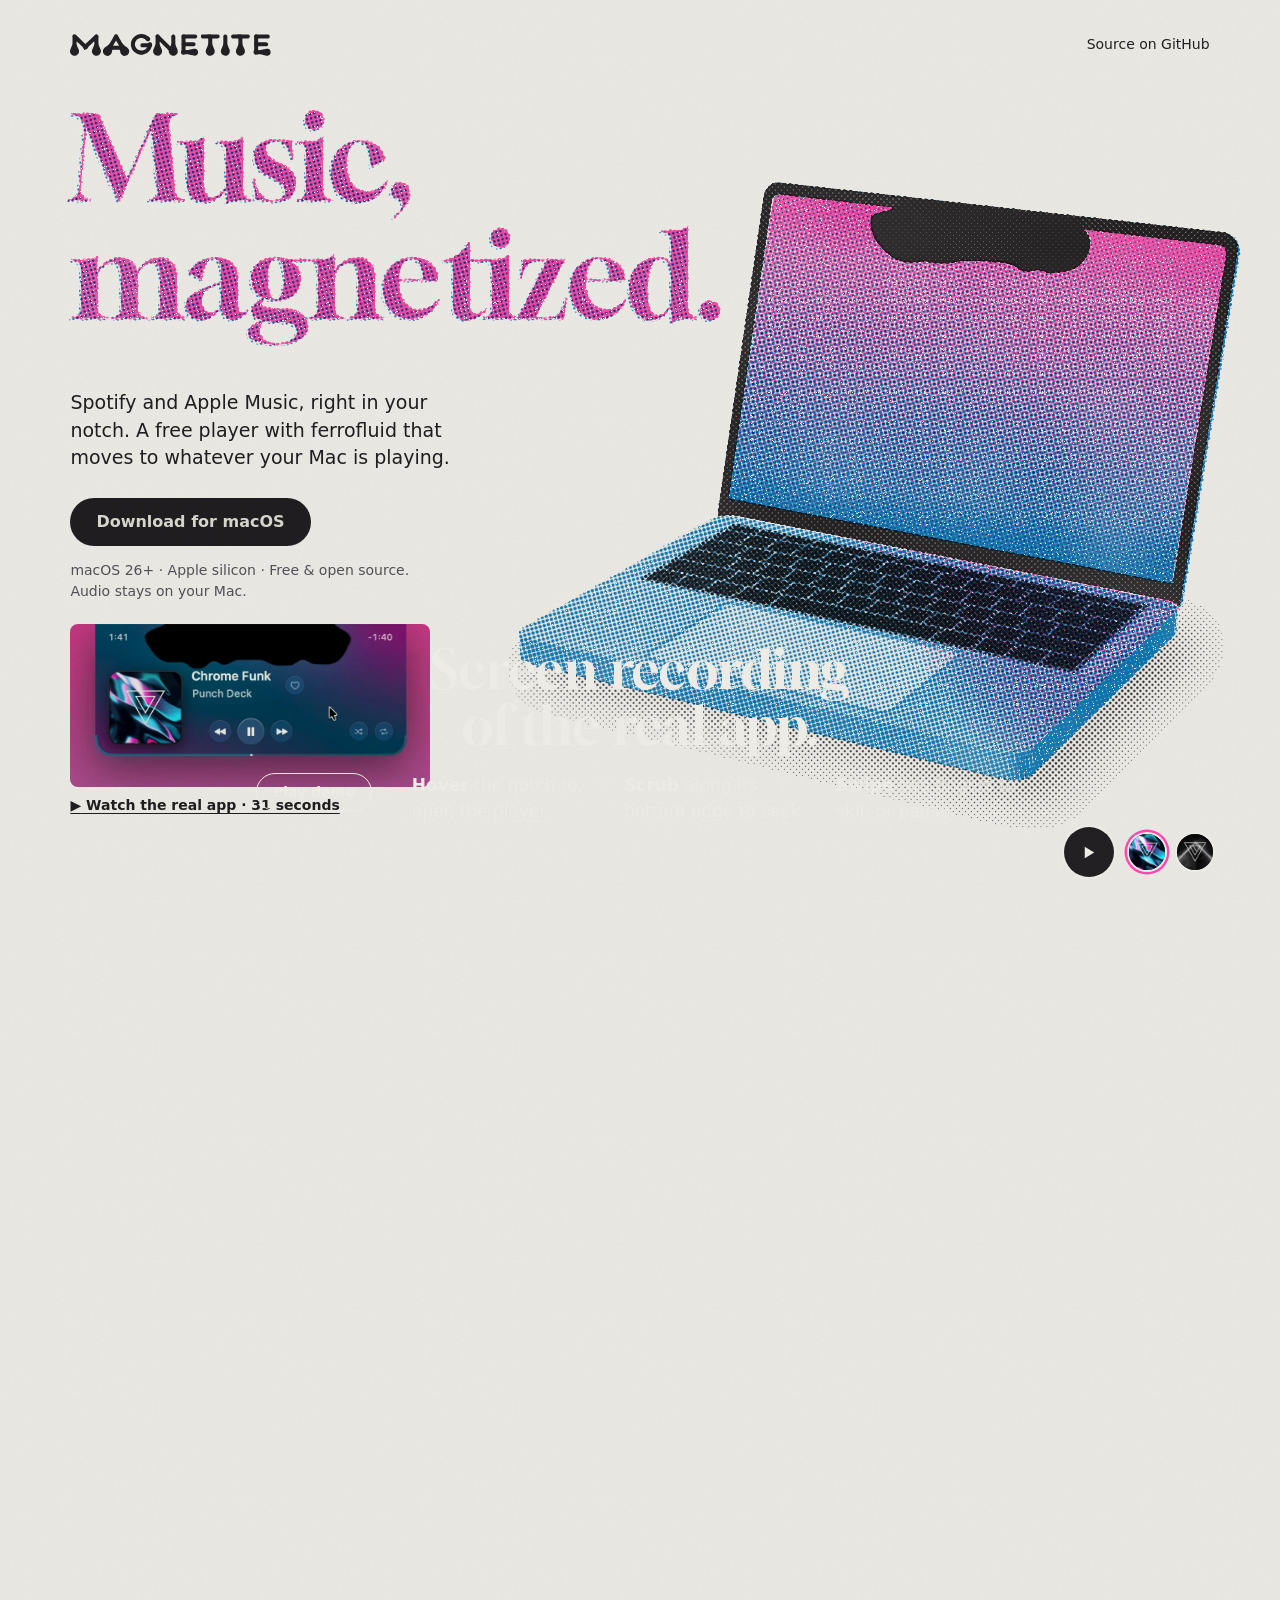
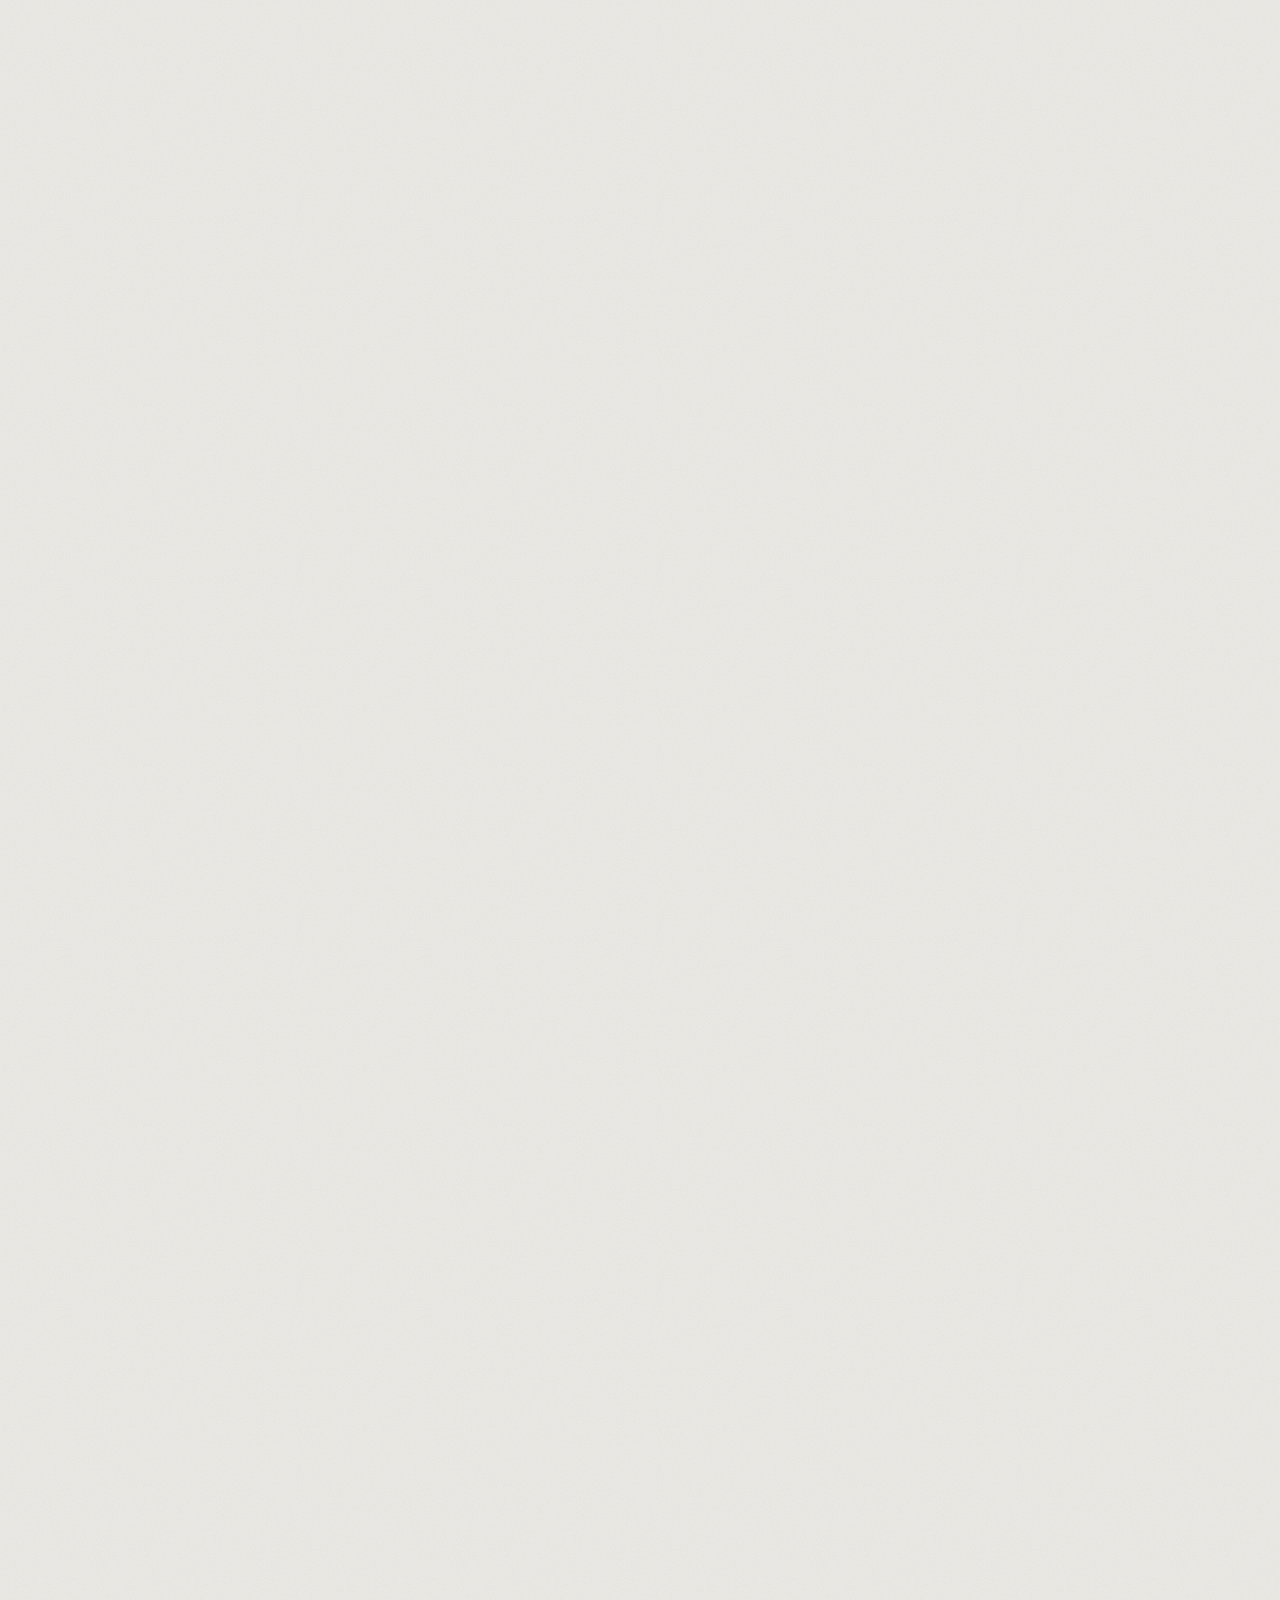
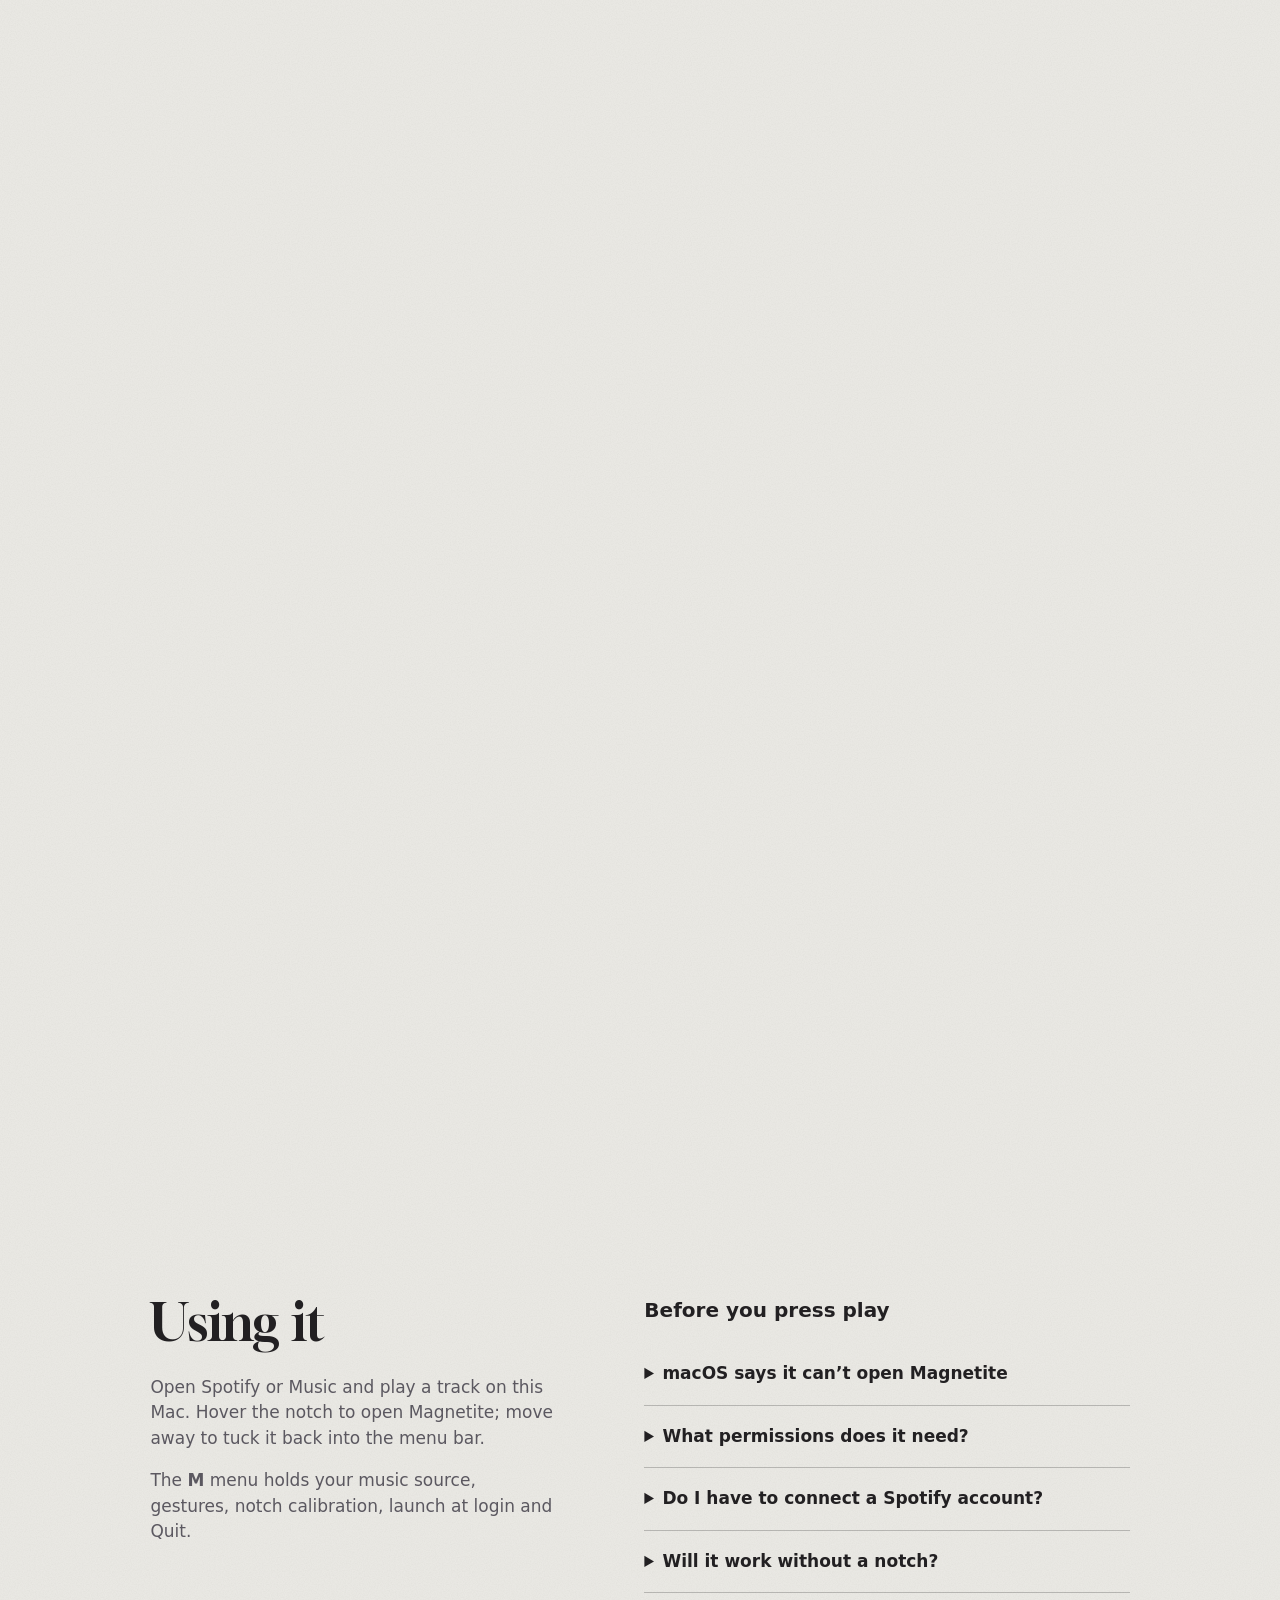
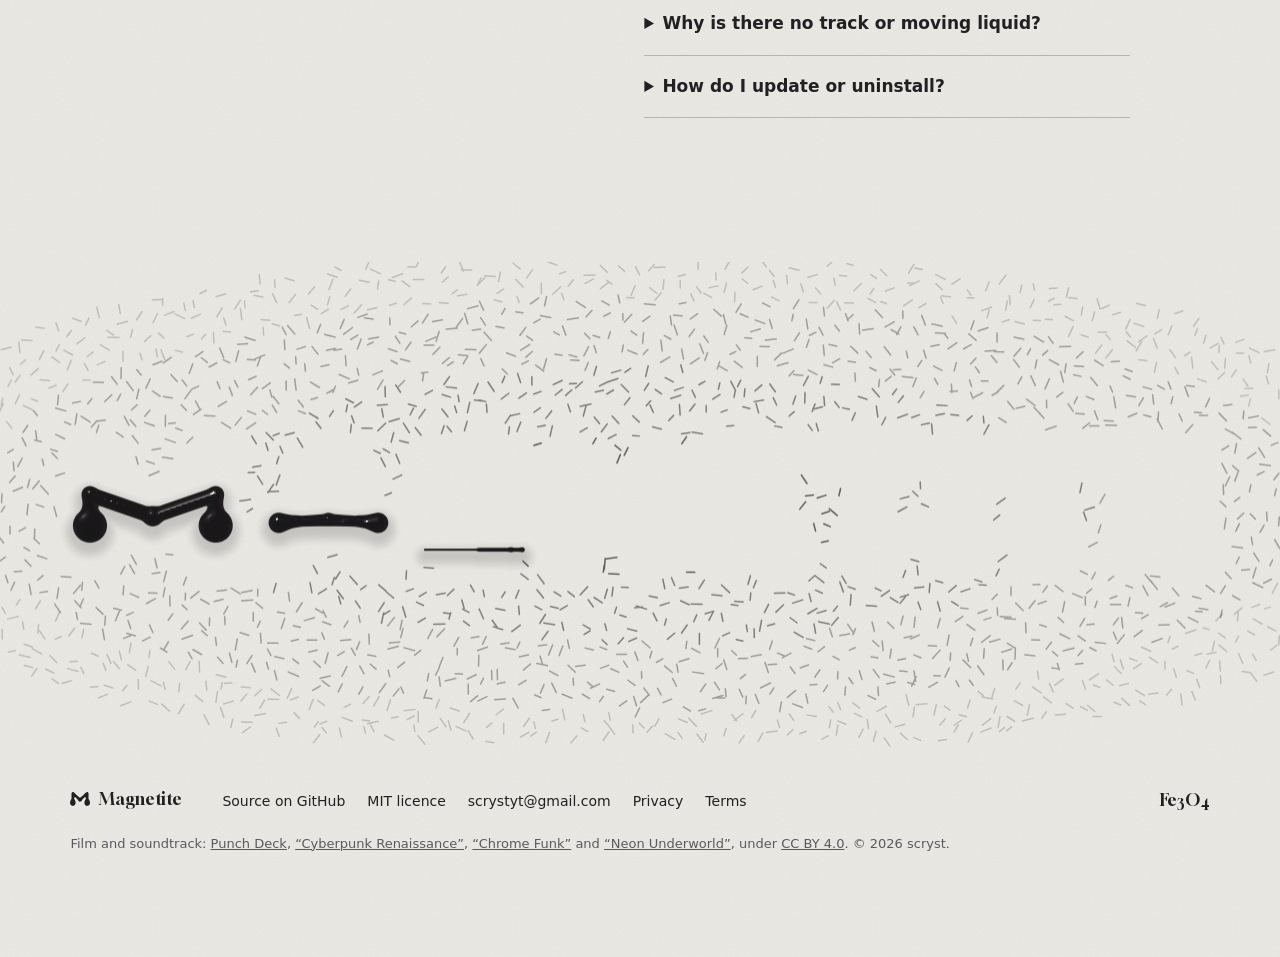
==== commit cb035569: "Publish Magnetite site from 8a6c428" ====
--- a/index.html
+++ b/index.html
@@ -3,48 +3,34 @@
 <head>
 <meta charset="utf-8">
 <meta name="viewport" content="width=device-width, initial-scale=1">
-<title>Magnetite — A ferrofluid music player for the MacBook notch</title>
-<meta name="description" content="A free, native macOS music player that turns the MacBook notch into sound-driven black ferrofluid. Audio stays on your Mac. No tracking.">
+<title>Magnetite: a ferrofluid music player for the MacBook notch</title>
+<meta name="description" content="Free, open-source Spotify and Apple Music controls in your MacBook notch, with sound-driven ferrofluid. macOS 26+, Apple silicon. Audio stays on your Mac.">
 <meta name="application-name" content="Magnetite">
 <meta name="author" content="scryst">
 <meta name="robots" content="index, follow, max-image-preview:large">
 
-<!--
-  MAGNETITE FIELD NOTES
-  01 / Fe3O4 is ferrimagnetic. The interface answers a field, too.
-  02 / The liquid is rendered from the app's own audio capture.
-       The player in the middle is the only film on this page.
-  03 / A personal project by scryst. No trackers. No frameworks.
--->
-
 <link rel="canonical" href="https://magnetite.app/">
 <link rel="icon" href="favicon.svg" type="image/svg+xml">
-<!-- The same mark flat, for the browsers that never promised to read the SVG
-     — which on a Mac-only product's page is Safari. The touch icon is the
-     app's own tile: a home-screen bookmark is an app-icon surface. -->
+<!-- PNG fallback for browsers that do not read the SVG icon. -->
 <link rel="icon" href="favicon-32.png" type="image/png" sizes="32x32">
 <link rel="apple-touch-icon" href="apple-touch-icon.png">
-<!-- The browser's chrome meets the paper the whole page is printed on. -->
 <meta name="theme-color" content="#ECEBE6">
 
-<!-- The share card. og.png is rendered by test/og.html with this site's own
-     press against the app's own captured audio, so an unfurl in Slack or
-     iMessage shows a real frame of the real fluid rather than a mock-up. -->
+<!-- Share card: og.png is rendered from test/og.html. -->
 <meta property="og:type" content="website">
 <meta property="og:locale" content="en_US">
 <meta property="og:site_name" content="Magnetite">
-<meta property="og:title" content="Magnetite — A ferrofluid music player for the MacBook notch">
-<meta property="og:description" content="A free, native macOS music player that turns the MacBook notch into sound-driven black ferrofluid. Audio stays on your Mac. No tracking.">
-<!-- Absolute, and it has to be: og:image is fetched by a crawler that has no
-     page to resolve a relative path against, so "og.png" unfurls as nothing. -->
+<meta property="og:title" content="Magnetite: a ferrofluid music player for the MacBook notch">
+<meta property="og:description" content="Spotify and Apple Music in your MacBook notch. Free and open source, with ferrofluid that moves to your music. macOS 26+, Apple silicon.">
+<!-- og:image needs an absolute URL. -->
 <meta property="og:url" content="https://magnetite.app/">
 <meta property="og:image" content="https://magnetite.app/og.png">
 <meta property="og:image:width" content="1200">
 <meta property="og:image:height" content="630">
 <meta property="og:image:alt" content="A MacBook printed in black, pink and blue ink, with black ferrofluid hanging from its notch.">
 <meta name="twitter:card" content="summary_large_image">
-<meta name="twitter:title" content="Magnetite — A ferrofluid music player for the MacBook notch">
-<meta name="twitter:description" content="A free, native macOS music player that turns the MacBook notch into sound-driven black ferrofluid. Audio stays on your Mac. No tracking.">
+<meta name="twitter:title" content="Magnetite: a ferrofluid music player for the MacBook notch">
+<meta name="twitter:description" content="Spotify and Apple Music in your MacBook notch. Free and open source, with ferrofluid that moves to your music. macOS 26+, Apple silicon.">
 <meta name="twitter:image" content="https://magnetite.app/og.png">
 <meta name="twitter:image:alt" content="A MacBook printed in black, pink and blue ink, with black ferrofluid hanging from its notch.">
 
@@ -54,32 +40,29 @@
   "@type": "SoftwareApplication",
   "name": "Magnetite",
   "url": "https://magnetite.app/",
-  "description": "A free, native macOS music player that turns the MacBook camera notch into sound-driven black ferrofluid. Audio stays on your Mac. No tracking.",
+  "description": "Free, open-source Spotify and Apple Music controls in the MacBook notch, with sound-driven ferrofluid. Audio stays on your Mac.",
   "applicationCategory": "MultimediaApplication",
-  "operatingSystem": "macOS 26",
-  "softwareVersion": "0.1.2",
+  "operatingSystem": "macOS 26 or later",
+  "processorRequirements": "Apple silicon",
+  "license": "https://github.com/scryst/magnetite/blob/main/LICENSE",
+  "softwareVersion": "0.1.4",
   "image": "https://magnetite.app/og.png",
-  "screenshot": "https://magnetite.app/og.png",
+  "screenshot": "https://magnetite.app/media/app-open.webp",
   "isAccessibleForFree": true,
   "featureList": [
     "Native notch music controls",
-    "Ferrofluid visualizer driven by system audio",
+    "Ferrofluid visualiser driven by system audio",
     "Spotify and Apple Music playback",
     "On-device audio processing with no tracking"
   ],
   "author": { "@type": "Person", "name": "scryst" },
-  "downloadUrl": "https://github.com/scryst/magnetite-releases/releases/tag/v0.1.2",
+  "downloadUrl": "https://github.com/scryst/magnetite-releases/releases/download/v0.1.4/Magnetite-0.1.4.zip",
   "offers": { "@type": "Offer", "price": "0", "priceCurrency": "USD" }
 }
 </script>
 
-<!-- Scripted pages hold each print's plain words back until the first sheet
-     is on its canvas, so the printed layout never follows a flash of the
-     unprinted one. A page whose scripts never run shows the plain words. -->
-<!-- Reloaded mid-journey, the page is only its right height once the tunnel
-     has run, so the browser put it back short and moved it again a few frames
-     later. The page puts itself back instead (js/tunnel.js) and shows nothing
-     until it has; the browser keeps the last frame up meanwhile. -->
+<!-- With scripts on, each print's plain text waits until its canvas is drawn. -->
+<!-- On reload, js/tunnel.js restores the scroll position once the page has its full height. -->
 <script>
 document.documentElement.classList.add('js');
 try {
@@ -93,9 +76,7 @@
 } catch (e) { /* the browser's own restoring, short a few frames */ }
 </script>
 
-<!-- One local face, Gloock, for the headline, the section title and the name.
-     Everything else is the Mac's own system face, because this is a Mac app's
-     page and the words should read like the Mac they describe. -->
+<!-- Gloock for the headline, section titles and name; everything else uses the system font. -->
 <link rel="preload" href="fonts/gloock-400-latin.woff2" as="font" type="font/woff2" crossorigin>
 <link rel="stylesheet" href="css/type.css">
 <link rel="stylesheet" href="css/magnetite.css">
@@ -119,10 +100,9 @@
 <link rel="modulepreload" href="js/corner.js">
 </head>
 <body>
-
-<!-- The name, poured: GENERATED by test/gen-wordmark.mjs from the distance field
-     in js/wordmark.js, the same field the finale draws live. Edit the field or
-     the generator, never this path. -->
+<a class="skip-link" href="#main">Skip to content</a>
+
+<!-- Wordmark path generated by test/gen-wordmark.mjs from js/wordmark.js. Edit those, not this. -->
 <svg class="defs" aria-hidden="true" focusable="false">
   <symbol id="wordmark" viewBox="0 0 1278 140">
     <path fill="currentColor" d="M26.7 2.1C36.3 0.5 39.5 8 45.1 13.5C57.4 25.6 70.1 37.2 82.5 49
@@ -280,14 +260,7 @@
   <a class="masthead__source" href="https://github.com/scryst/magnetite" rel="external">Source on GitHub</a>
 </header>
 
-<!-- ══ THE SOUNDTRACK ═══════════════════════════════════════════════════════
-     Circles at the foot of the window: one plays and pauses, its ring the
-     track's progress, and one per track chooses it by its sleeve. Early in
-     the page, so the keyboard reaches them before the page's links. It asks
-     to play as the page loads; a browser that wants a gesture first gets it
-     from the visitor's first click or tap, never a key, and a pause is
-     remembered. The music drives the page's one simulation through the app's
-     own analyser. -->
+<!-- Soundtrack controls. Placed early so keyboard users reach them first; the audio drives the simulation. -->
 <section class="player" data-player aria-label="Soundtrack">
   <button type="button" class="player__toggle" data-soundtrack-toggle data-playing="false">
     <svg class="player__ring" viewBox="0 0 64 64" aria-hidden="true"><circle cx="32" cy="32" r="28.5" pathLength="1" data-player-ring/></svg>
@@ -309,13 +282,8 @@
   <p class="visually-hidden" data-soundtrack-status aria-live="polite"></p>
 </section>
 
-<main>
-  <!-- ══ THE PRINT ═══════════════════════════════════════════════════════════
-       A MacBook in three spot inks, the way a risograph prints: black, pink
-       and blue, each screened into dots at its own angle and a hair out of
-       register. The liquid hanging from its notch is the page's one
-       simulation, driven by the app's own audio capture. The headline is the
-       pink plate; the h1 carries the words and the print sets them. -->
+<main id="main">
+  <!-- Hero: a laptop drawn in black, pink and blue dots on a canvas, with the simulation hanging from its notch. -->
   <section class="hero" data-print-host>
     <canvas class="hero__print" id="hero-print" aria-hidden="true" data-render-check-ignore></canvas>
     <h1 class="headline"><span>Music,</span> <span>magnetized.</span></h1>
@@ -324,35 +292,26 @@
       its notch and rises into peaks in time with music.
     </p>
     <div class="hero__copy">
-      <p class="hero__lede">A free music player that lives in your MacBook’s
-        notch, with black ferrofluid that moves to whatever your Mac is playing.</p>
+      <p class="hero__lede">Spotify and Apple Music, right in your notch.
+        A free player with ferrofluid that moves to whatever your Mac is playing.</p>
       <a class="hero__get" href="#download">Download for macOS</a>
-      <p class="hero__meta">Free and open source. Works with Apple Music and
-        Spotify, and the audio never leaves your Mac.</p>
+      <p class="hero__meta">macOS 26+ · Apple silicon · Free &amp; open source.<br>
+        Audio stays on your Mac.</p>
+      <a class="hero__app" href="media/film.mp4">
+        <img src="media/app-open.webp" width="860" height="390" fetchpriority="high"
+             alt="Magnetite playing Chrome Funk, with album art, playback controls and liquid around the notch.">
+        <span class="hero__caption"><span aria-hidden="true">▶</span> Watch the real app · 31 seconds</span>
+      </a>
     </div>
   </section>
 
-  <!-- ══ THE FILM ════════════════════════════════════════════════════════════
-       The shipping app, screen-recorded on a whole MacBook desktop, in its
-       own pixels. The one picture on the page that is never printed: it is
-       the proof of what the app looks like. Reduce Motion holds frame 0, the
-       player open. -->
+  <!-- Film: a screen recording of the app. Reduce Motion holds the first frame. -->
   <section class="film" aria-labelledby="film-title" data-tunnel>
-    <!-- Scrolled through, this is the middle of one camera move (js/tunnel.js):
-         the hero's printed laptop dives until its screen is the window, and
-         the screen comes on, the recorded desktop laid on the printed one;
-         the camera then follows the footage, in on the player for each
-         gesture and back out to the whole desktop, and scrolling on, the
-         desktop rides down onto the menu bar below until its notch is the
-         band's notch, the download link. The gestures the recording cannot
-         show are drawn on it (js/touches.js). The desktop is a still of the
-         take's first frame; the footage covers the part of it that moves.
-         Without scripts, or under Reduce Motion, it is the desktop's top
-         and the footage alone, as they were. -->
+    <!-- Camera moves are scripted in js/tunnel.js; touch overlays in js/touches.js. -->
     <div class="film__pin">
-      <h2 class="film__title" id="film-title">Recorded on a MacBook. <span class="film__phrase">Not a mock-up.</span></h2>
+      <h2 class="film__title" id="film-title">Screen recording <span class="film__phrase">of the real app.</span></h2>
       <div class="film__mac" data-tunnel-mac data-render-check-ignore>
-        <img class="film__desk" src="media/desktop.webp" width="1512" height="982" alt="">
+        <img class="film__desk" src="media/desktop.webp" width="1512" height="982" loading="lazy" decoding="async" alt="">
         <div class="film__stage" data-render-check-ignore>
           <video class="film__video" id="demo-film" muted loop playsinline
                  preload="metadata" width="1140" height="1320"
@@ -381,48 +340,108 @@
     </div>
   </section>
 
-  <!-- ══ THE MENU BAR ════════════════════════════════════════════════════════
-       The top edge of the display at page scale, with the liquid retracted
-       into the notch, where the app keeps it when nothing is open. The notch
-       is the download: the print is drawn to the link's own box. -->
+  <!-- Download: the notch in the menu-bar print is the download link. -->
   <section class="get" aria-labelledby="get-title">
-    <!-- Where the page has the download: the link to it lands here, not on
-         the runway the journey holds it through. -->
+    <!-- Anchor target for links to the download. -->
     <span class="get__mark" id="download"></span>
     <div class="get__sheet">
-      <h2 class="get__title" id="get-title">Idle, it never leaves the menu bar.</h2>
+      <h2 class="get__title" id="get-title">Download Magnetite</h2>
       <div class="band" data-print-host>
         <canvas class="band__print" id="band-print" aria-hidden="true" data-render-check-ignore></canvas>
         <img class="band__sleeve" src="media/cover-chrome-funk.webp" alt="" width="36" height="36" hidden>
         <a class="notch-link" data-download rel="external"
-           href="https://github.com/scryst/magnetite-releases/releases/tag/v0.1.2"
-           aria-describedby="requires first-launch">Download<span class="visually-hidden">, Magnetite v0.1.2 on GitHub</span></a>
+           href="https://github.com/scryst/magnetite-releases/releases/download/v0.1.4/Magnetite-0.1.4.zip"
+           aria-describedby="requires first-launch-title">Download<span class="visually-hidden">, Magnetite v0.1.4 ZIP from GitHub</span></a>
       </div>
-      <p class="get__requires" data-requires id="requires">Needs macOS 26 on Apple silicon. Free and open source, 575 KB.</p>
-      <!-- The installer fetches the same release with curl, which does not
-           quarantine, so the app opens on the first try. One click selects the
-           whole command. -->
+      <p class="get__requires" data-requires id="requires">Needs macOS 26 on Apple silicon. Free and open source, 634 KB.
+        To check, open Apple menu → About This Mac. It should say Chip Apple M… and macOS 26.</p>
+      <p class="get__all"><a href="https://github.com/scryst/magnetite-releases/releases" rel="external">All versions and checksums</a></p>
+      <!-- The zip is ad-hoc signed and not notarised, so macOS blocks the first launch. -->
+      <div class="get__first" data-firstlaunch id="first-launch">
+        <h3 id="first-launch-title">Opening it the first time</h3>
+        <ol>
+          <li>Open the ZIP, drag Magnetite to Applications, then double-click it.</li>
+          <li>macOS says it can’t verify Magnetite. That’s expected for a free
+            app that isn’t in Apple’s paid programme. Click <b>Done</b>.</li>
+          <li>Open System Settings → Privacy &amp; Security and scroll down to
+            Security. Click <b>Open Anyway</b> next to Magnetite, then confirm
+            with Touch ID or your password.</li>
+          <li>Look for the <b>M</b> in the menu bar. Play something in Spotify
+            or Music and hover the notch. Allow the two permission prompts: one
+            to control Spotify or Music, one to record system audio for the
+            visualiser.</li>
+        </ol>
+        <p>You only do this once. Only open a download you trust.</p>
+      </div>
       <div class="get__install" id="install">
-        <p>Or install it from Terminal:</p>
+        <p>Prefer to skip the warning? Paste this into Terminal (Spotlight → Terminal):</p>
         <code class="install">curl -fsSL <span class="install__tail">https://magnetite.app/install.sh | sh</span></code>
+        <p class="get__aside">The checksum and signature confirm the download is intact;
+          Apple hasn’t reviewed it.</p>
       </div>
-      <!-- Only while the served zip is unnotarised: portcheck reads the zip for
-           the stapled ticket and requires this paragraph exactly when the
-           Gatekeeper dialog will appear. -->
-      <p class="get__note" data-firstlaunch id="first-launch">
-        The zip isn’t notarised yet, so macOS blocks its first launch once:
-        approve it under System Settings › Privacy &amp; Security › Open Anyway.
-        The Terminal install skips that step.
-      </p>
+      <p class="get__help"><a href="https://github.com/scryst/magnetite/blob/main/install.sh" rel="external">Read the installer</a>
+        · <a href="#setup">First launch &amp; FAQ</a></p>
     </div>
   </section>
 
-  <!-- ══ THE NAME ════════════════════════════════════════════════════════════
-       The one thing on the page still wet: the name, poured when it comes into
-       view, lit like the ferrofluid, in a field of iron filings. The pointer is
-       a magnet, and with the soundtrack playing each drop meters a band. The
-       still underneath is the same shape traced, for every browser that cannot
-       pour it. Decorative: the name is text in the masthead and the foot. -->
+  <section class="setup" id="setup" aria-labelledby="setup-title">
+    <div class="setup__intro">
+      <h2 id="setup-title">Using it</h2>
+      <p>Open Spotify or Music and play a track on this Mac. Hover the notch to
+        open Magnetite; move away to tuck it back into the menu bar.</p>
+      <p>The <b>M</b> menu holds your music source, gestures, notch calibration,
+        launch at login and Quit.</p>
+    </div>
+    <div class="setup__faq">
+      <h3>Before you press play</h3>
+      <details>
+        <summary>macOS says it can’t open Magnetite</summary>
+        <p>That’s expected on the first launch: Magnetite isn’t notarised by
+          Apple. Follow the <a href="#first-launch">first-launch steps</a> above,
+          or use the Terminal line in the <a href="#install">download section</a>.
+          Right-click → Open no longer works on macOS 15 and later.</p>
+      </details>
+      <details>
+        <summary>What permissions does it need?</summary>
+        <p>Automation lets Magnetite read and control Spotify or Music through
+          Apple Events. System audio recording drives the visualiser: audio is
+          processed in memory, never saved or uploaded. Both permissions live
+          in System Settings → Privacy &amp; Security.</p>
+        <p>No Magnetite account or tracking. Cover art may be downloaded from
+          your player's artwork host. <a href="privacy.html">Read the privacy details</a>.</p>
+      </details>
+      <details>
+        <summary>Do I have to connect a Spotify account?</summary>
+        <p>Not for everyday listening. Play, pause, skip, seek and the liquid
+          work with the Spotify desktop app, and Apple Music needs nothing
+          extra, favourites included.</p>
+        <p>Liked songs, shuffle and repeat need a free Spotify developer app of
+          your own. It takes a few minutes: the steps are in the
+          <a href="https://github.com/scryst/magnetite#faq-and-troubleshooting" rel="external">README</a>.
+          Then choose “Connect Spotify Library…” in the M menu.</p>
+      </details>
+      <details>
+        <summary>Will it work without a notch?</summary>
+        <p>Yes. Displays without a notch get a floating pill. You still need
+          macOS 26 or later on Apple silicon.</p>
+      </details>
+      <details>
+        <summary>Why is there no track or moving liquid?</summary>
+        <p>Start a track in Spotify or Music on this Mac and check the source
+          in the M menu. Allow Magnetite under Automation for playback, and
+          Screen &amp; System Audio Recording for the visualiser, then quit and
+          reopen it. Those permissions are separate.</p>
+      </details>
+      <details>
+        <summary>How do I update or uninstall?</summary>
+        <p>Rerun the installer to update, or replace the app with the latest
+          official release. To remove it, disconnect Spotify if connected,
+          quit Magnetite from the M menu, and delete the app from Applications.</p>
+      </details>
+    </div>
+  </section>
+
+  <!-- Decorative closing animation; the static wordmark underneath is the fallback. -->
   <div class="finale" data-finale aria-hidden="true">
     <svg class="finale__still" viewBox="0 0 1278 140" data-wordmark focusable="false"><use href="#wordmark"/></svg>
     <canvas class="finale__filings" data-finale-filings data-render-check-ignore></canvas>
@@ -432,12 +451,7 @@
 
 <footer class="foot">
   <p class="mark">
-    <!-- The app's own mark: the poured M, GENERATED by test/gen-mark.mjs from
-         the icon master at test/icon-1024.png — the same pixels the icns and
-         the favicon are built from. portcheck re-derives it and asserts this
-         glyph and the favicon are each what the derivation produces. Edit the
-         master or the generator, never this path. Hidden from the tree: the
-         name beside it is the text. -->
+    <!-- Glyph generated by test/gen-mark.mjs from test/icon-1024.png. Edit those, not this. -->
     <svg class="mark__glyph" viewBox="181 282 660 458" aria-hidden="true">
           <path fill="currentColor" d="M272.5 283C278.4 281.8 285.4 283.9 291 285.8C305 290.5 317.3 301.7 328 311.6
             C331.4 314.7 334.4 318.4 338 321.3C344.1 326.3 349.4 332 355 337.5
@@ -479,11 +493,9 @@
     </svg>
     Magnetite
   </p>
-  <!-- Who is handing you this binary, where its source is, and where to write
-       when it breaks. The zip carries the license in Resources/LICENSE. -->
   <nav class="foot__links" aria-label="About this project">
     <a href="https://github.com/scryst/magnetite" rel="external">Source on GitHub</a>
-    <a href="https://github.com/scryst/magnetite/blob/main/LICENSE" rel="external">MIT license</a>
+    <a href="https://github.com/scryst/magnetite/blob/main/LICENSE" rel="external">MIT licence</a>
     <a href="mailto:scrystyt@gmail.com">scrystyt@gmail.com</a>
     <a href="privacy.html">Privacy</a>
     <a href="terms.html">Terms</a>
@@ -504,6 +516,5 @@
 </footer>
 
 <script type="module" src="js/site.js"></script>
-<script type="module" src="js/webmcp.mjs"></script>
 </body>
 </html>
--- a/css/magnetite.css
+++ b/css/magnetite.css
@@ -52,6 +52,8 @@
 
 a { color: inherit; }
 :focus-visible { outline: 3px solid var(--blue); outline-offset: 3px; }
+.skip-link { position: fixed; top: 12px; left: 12px; z-index: 100; padding: 12px 18px; background: var(--paper); transform: translateY(-200%); }
+.skip-link:focus { transform: none; }
 
 .visually-hidden {
   position: absolute;
@@ -165,9 +167,15 @@
   text-decoration: none;
 }
 .hero__meta { margin: 14px 0 0; color: var(--ink-soft); font-size: 14px; text-wrap: pretty; }
+.hero__app { display: block; margin: 22px 0 0; max-width: 360px; text-decoration: none; }
+.hero__app img { display: block; width: 100%; height: auto; border-radius: 8px; }
+.hero__caption { display: block; margin-top: 8px; font-size: 14px; font-weight: 550; text-decoration: underline; text-underline-offset: 3px; }
 
 @media (max-width: 719px) {
+  :root { --print-h: max(76svh, 600px); }
   .hero__lede { font-size: 17px; }
+  .hero__get { margin-top: 18px; }
+  .hero__app { max-width: 310px; margin-top: 18px; }
 }
 
 /* ── The film ───────────────────────────────────────────────────────────── */
@@ -627,8 +635,28 @@
 .band[data-print="none"] .notch-link { top: 0; }
 
 .get__requires { margin: 4vh var(--gutter) 0; color: var(--ink-soft); font-size: 15px; }
-.get__install { margin: 34px var(--gutter) 0; }
+.get__all { margin: 6px var(--gutter) 0; font-size: 14px; }
+.get__all a { text-underline-offset: 3px; }
+/* The numbered first-launch steps, set as a quiet card under the download. */
+.get__first {
+  box-sizing: border-box;
+  width: calc(100% - 2 * var(--gutter));
+  max-width: 560px;
+  margin: 26px auto 0;
+  padding: 18px 22px 16px;
+  border: 1.5px solid var(--ink);
+  border-radius: 10px;
+  text-align: left;
+  font-size: 15px;
+  line-height: 1.5;
+}
+.get__first h3 { margin: 0 0 8px; font: 600 16px/1.3 var(--sans); }
+.get__first ol { margin: 0; padding-left: 1.4em; }
+.get__first li { margin: 0 0 7px; padding-left: 2px; text-wrap: pretty; }
+.get__first p { margin: 10px 0 0; color: var(--ink-soft); font-size: 14px; }
+.get__install { margin: 26px var(--gutter) 0; }
 .get__install p { margin: 0 0 10px; color: var(--ink-soft); font-size: 15px; }
+.get__install .get__aside { max-width: 52ch; margin: 12px auto 0; font-size: 14px; text-wrap: pretty; }
 .install {
   display: inline-block;
   max-width: 100%;
@@ -641,13 +669,30 @@
 }
 /* Breaks only after -fsSL. Real spaces, so a copied command still runs. */
 .install__tail { white-space: nowrap; }
-.get__note {
-  max-width: 52ch;
-  margin: 28px auto 0;
+.get__help { margin: 18px var(--gutter) 0; font-size: 14px; }
+.get__help a { text-underline-offset: 3px; }
+
+/* Setup stays in ordinary document flow after the filmed journey. */
+.setup {
+  display: grid;
+  grid-template-columns: 1fr 1.2fr;
+  gap: clamp(32px, 7vw, 100px);
+  max-width: 1120px;
+  margin: 12vh auto 0;
   padding: 0 var(--gutter);
-  color: var(--ink-soft);
-  font-size: 14px;
-  text-wrap: pretty;
+  scroll-margin-top: 32px;
+}
+.setup h2 { margin: 0 0 24px; font: 400 clamp(34px, 4vw, 52px)/1.08 var(--display); }
+.setup p { max-width: 60ch; color: var(--ink-soft); }
+.setup h3 { margin: 0 0 18px; font-size: 20px; font-weight: 600; }
+.setup details { border-bottom: 1px solid rgb(34 32 34 / 0.25); }
+.setup summary { padding: 18px 0; cursor: pointer; font-weight: 550; }
+.setup details p { font-size: 16px; margin: 0 0 18px; }
+.setup details ol { max-width: 60ch; margin: 0 0 18px; padding-left: 1.4em; color: var(--ink-soft); font-size: 16px; }
+.setup details li { margin: 0 0 6px; }
+.setup a { text-underline-offset: 3px; }
+@media (max-width: 719px) {
+  .setup { grid-template-columns: 1fr; gap: 24px; margin-top: 8vh; }
 }
 
 /* ── The name ───────────────────────────────────────────────────────────── */
@@ -830,5 +875,6 @@
 @media (prefers-reduced-motion: reduce) {
   .film__motion { display: none; }
   .player, .player__ring, .player__name, .player__toggle { transition: none; }
+  .how li { transition: none; }
   .hero[data-print="ready"] .hero__copy { animation: none; }
 }
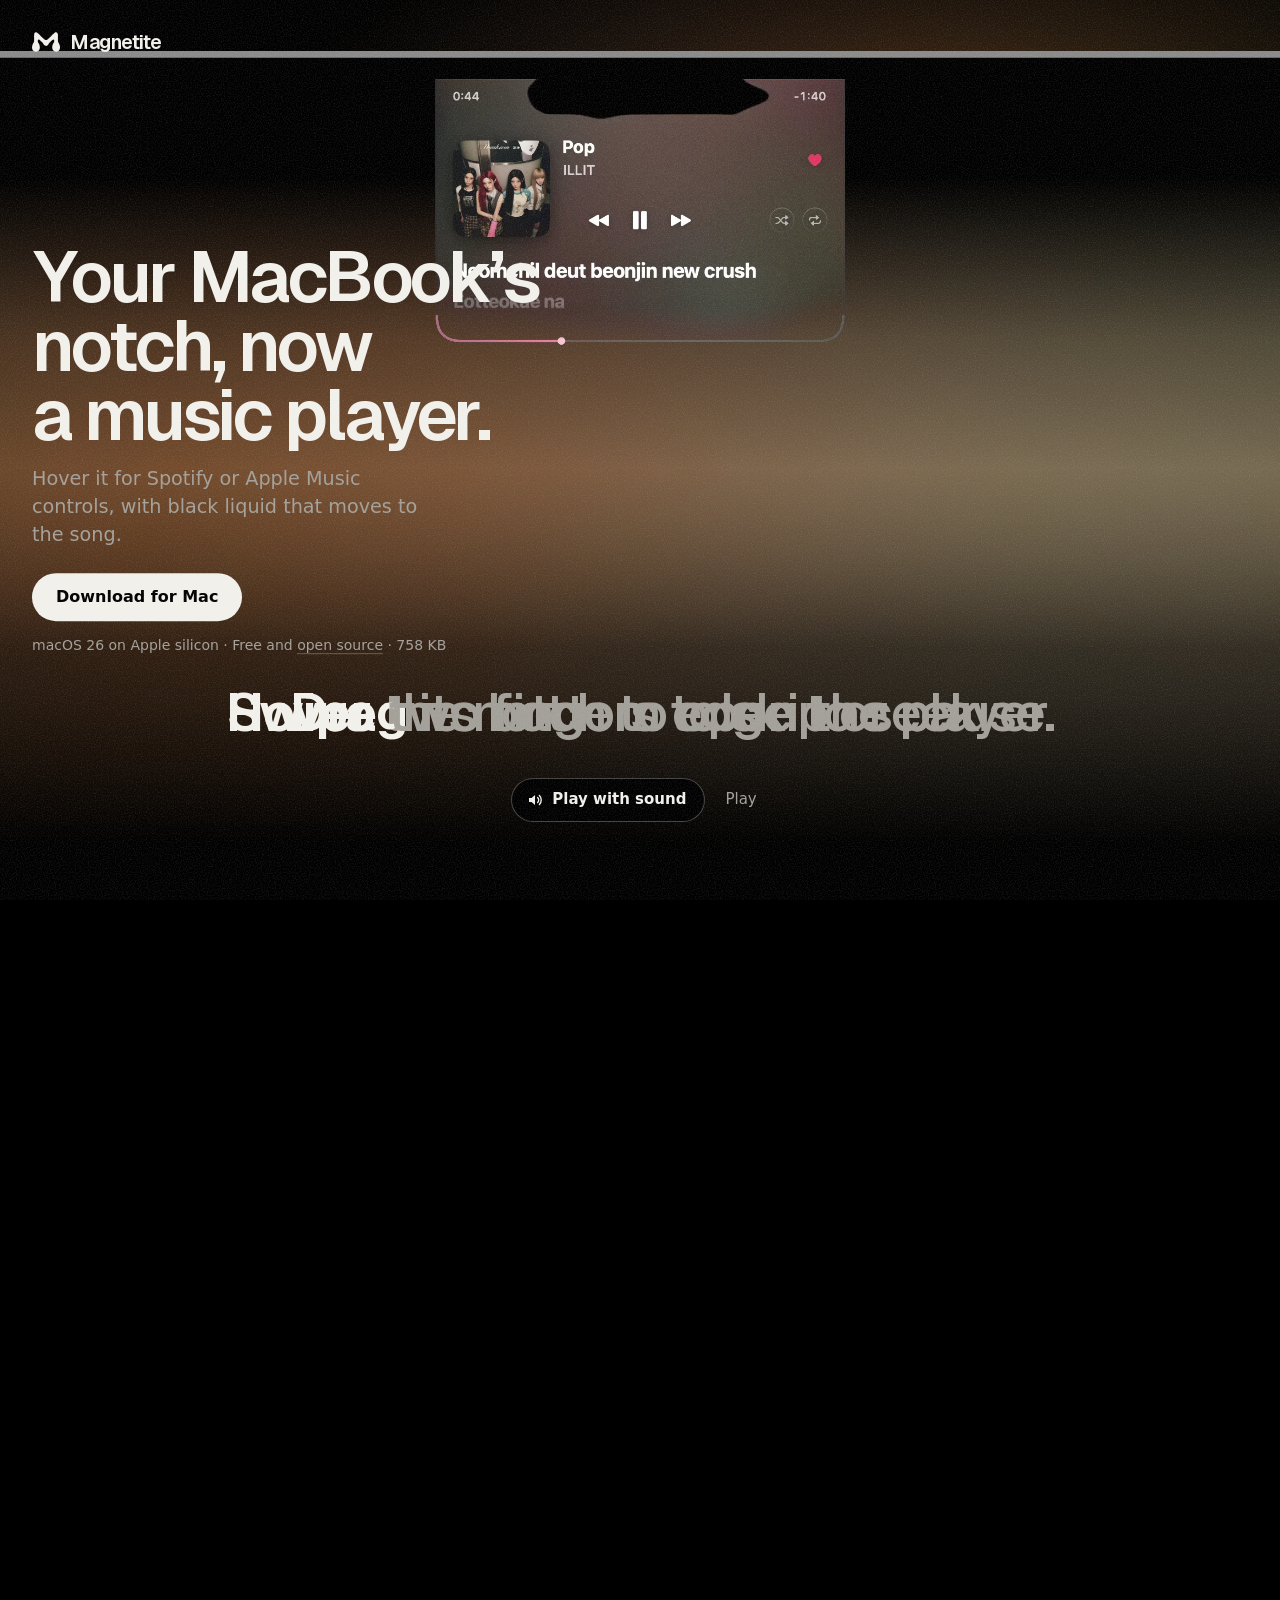
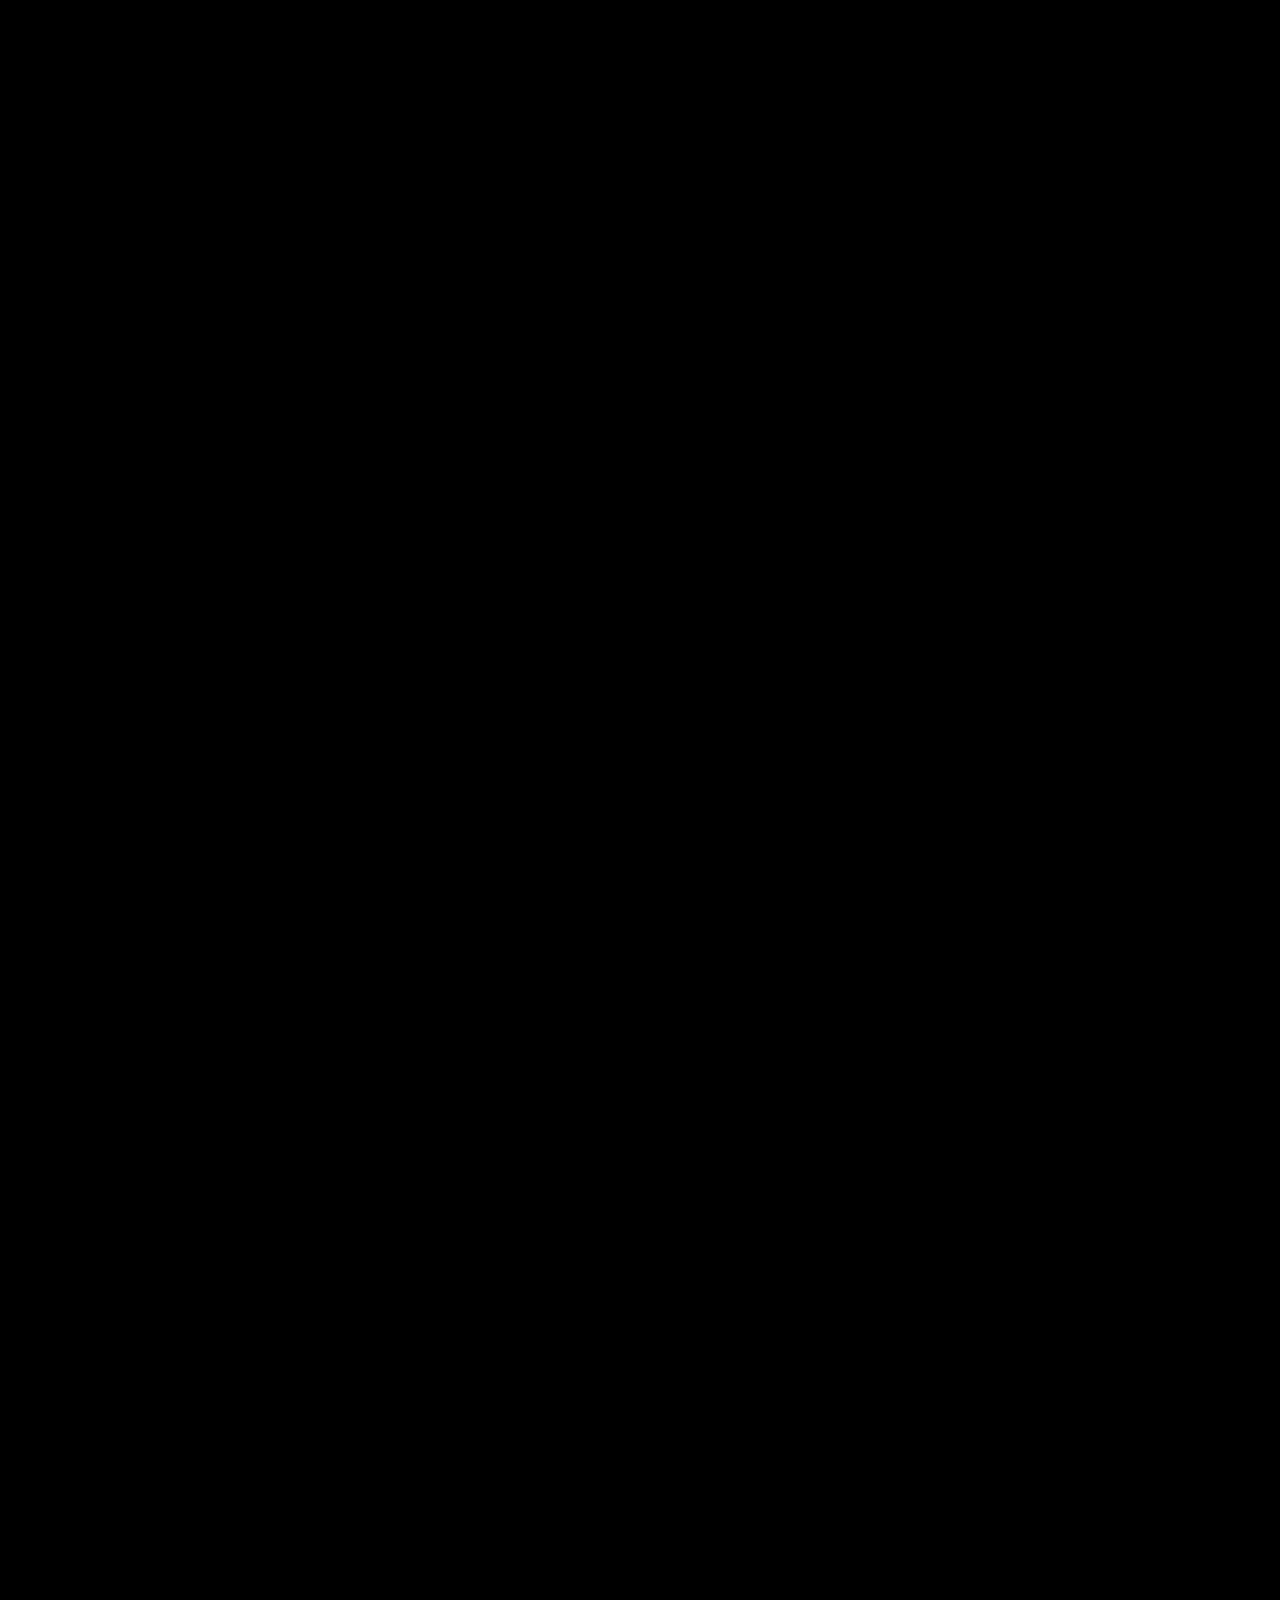
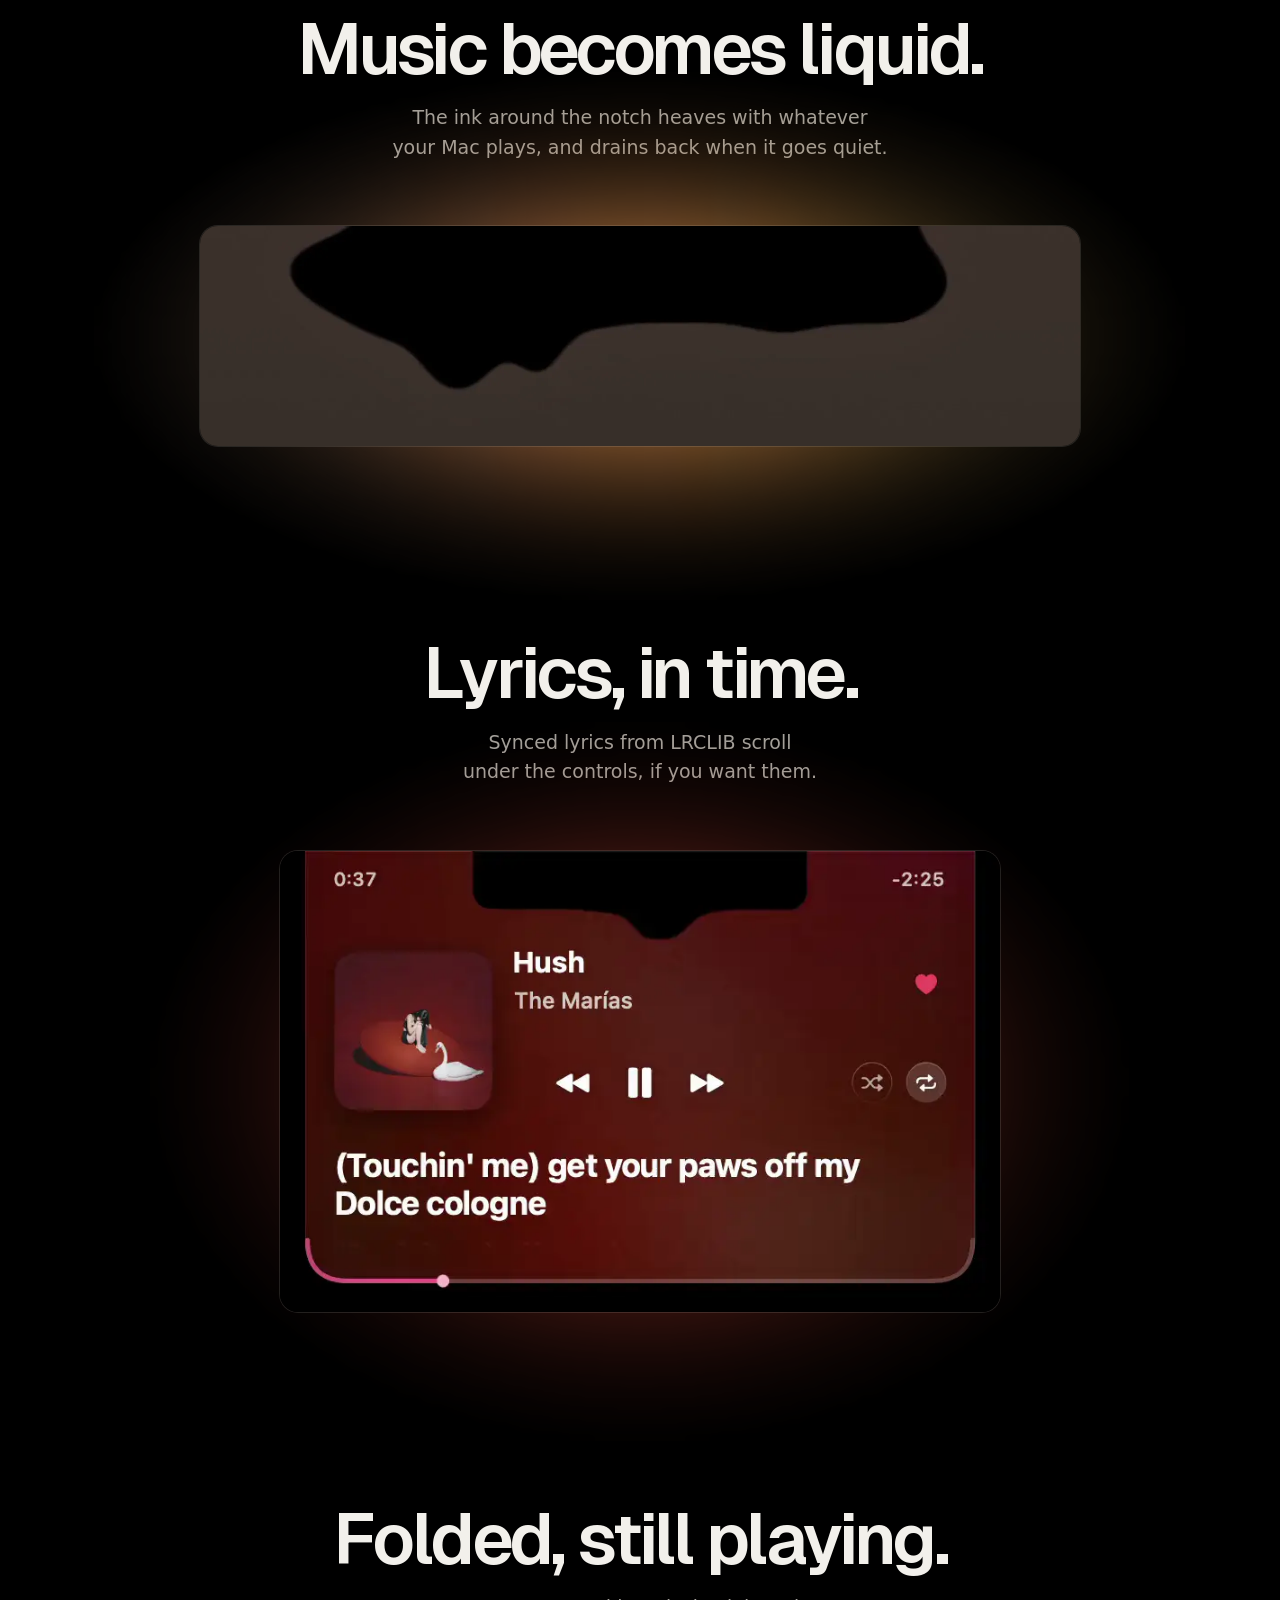
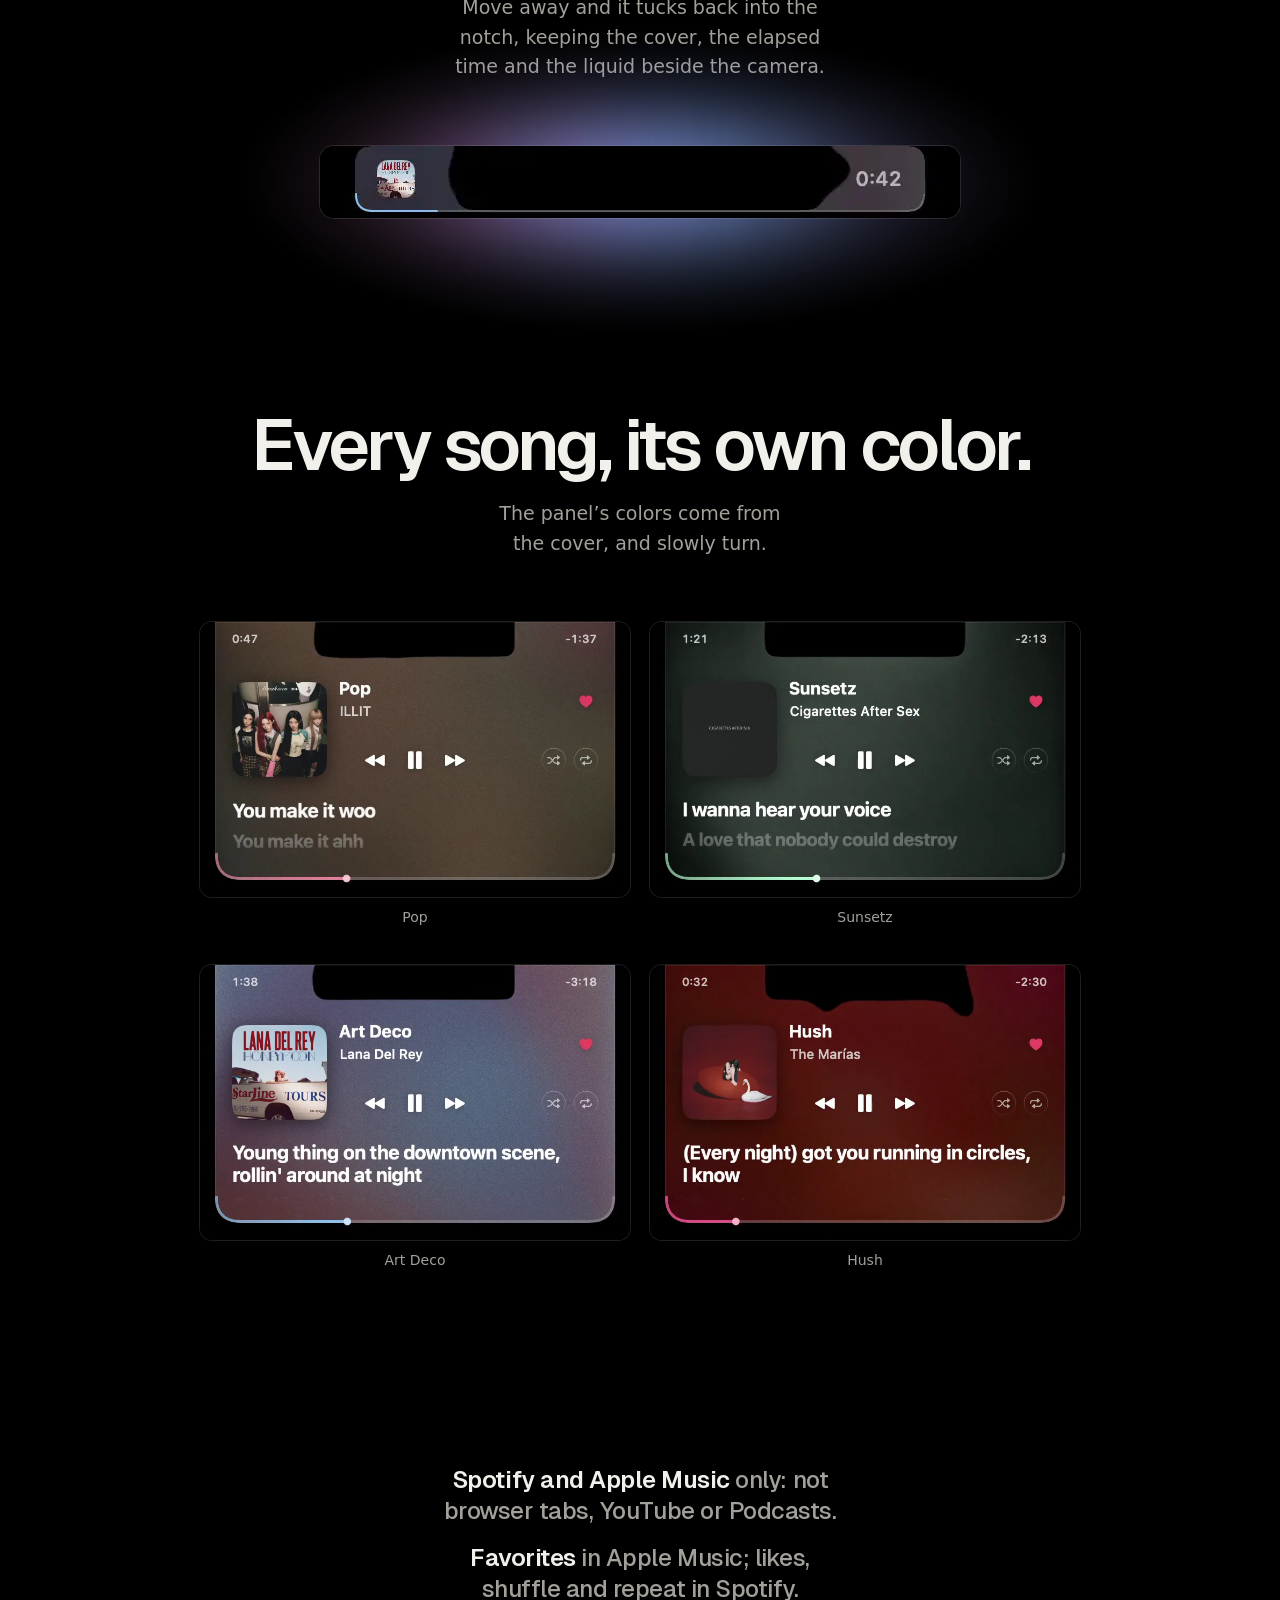
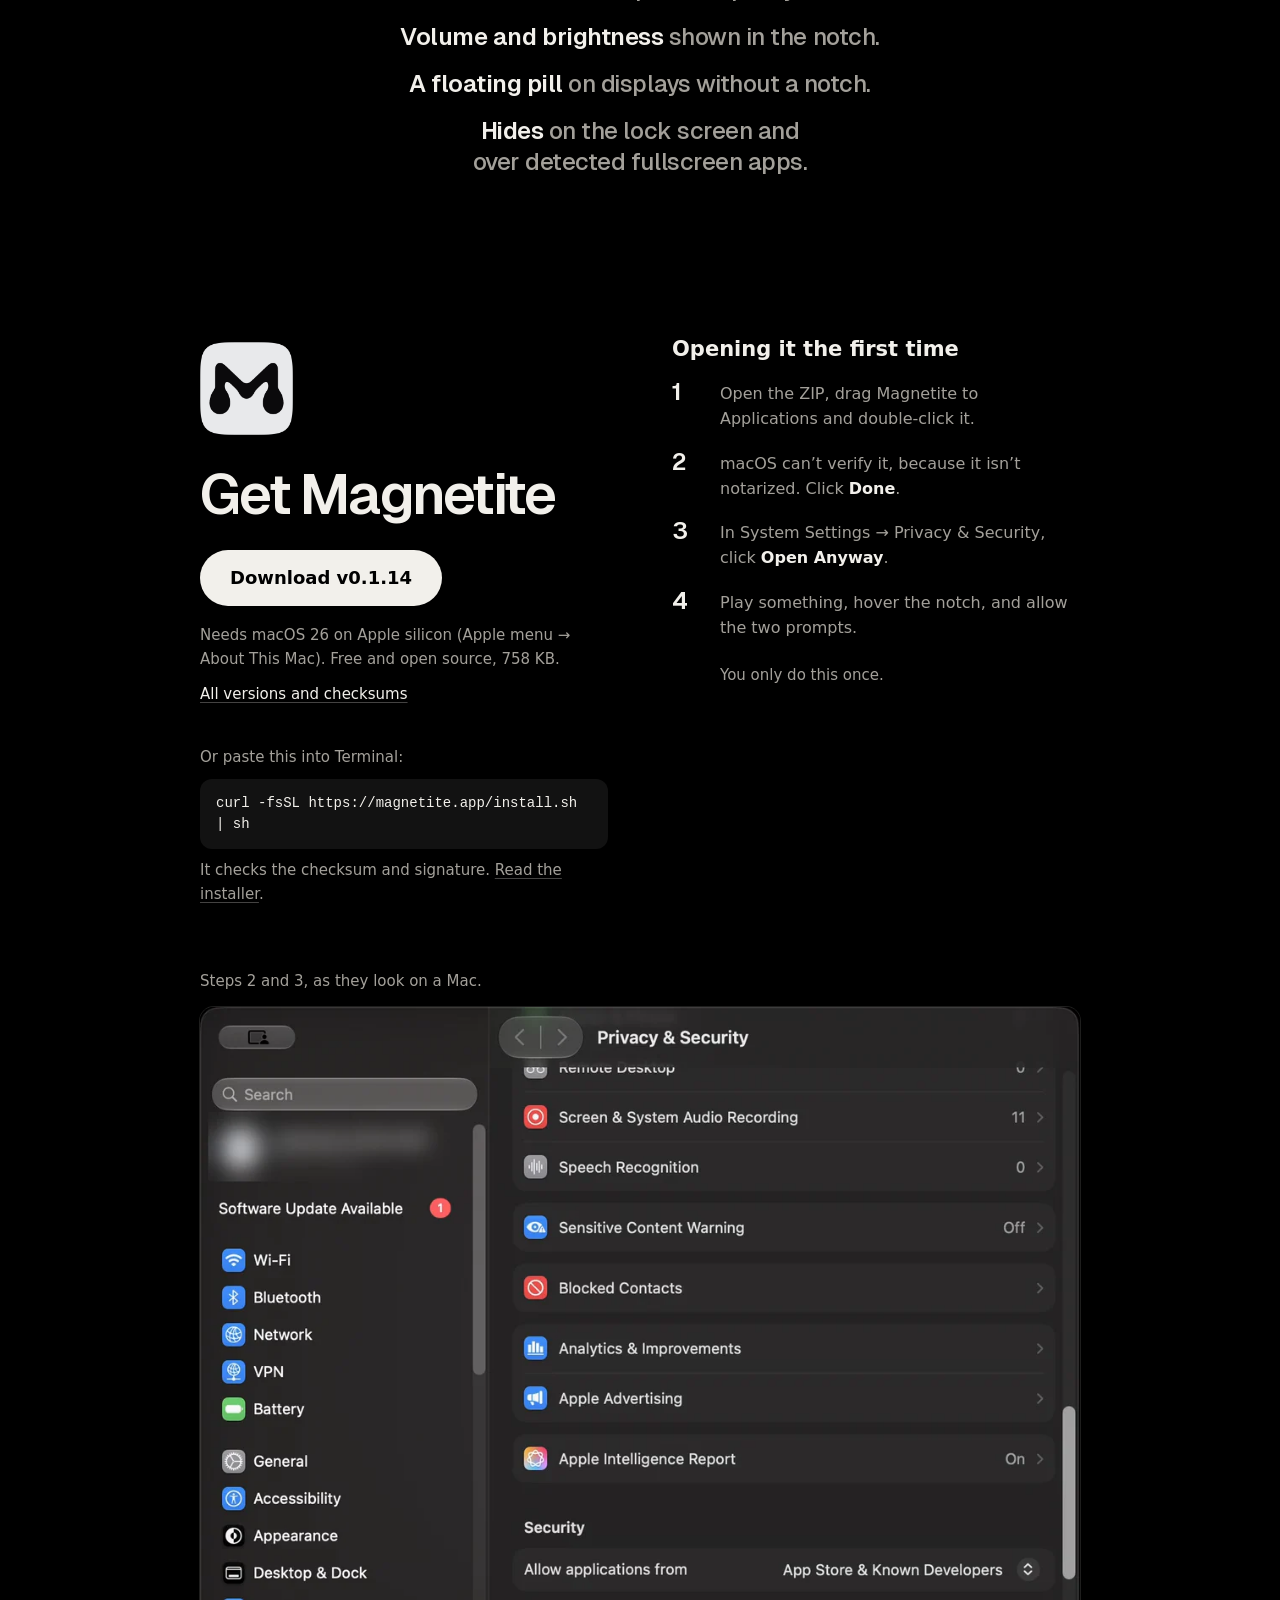
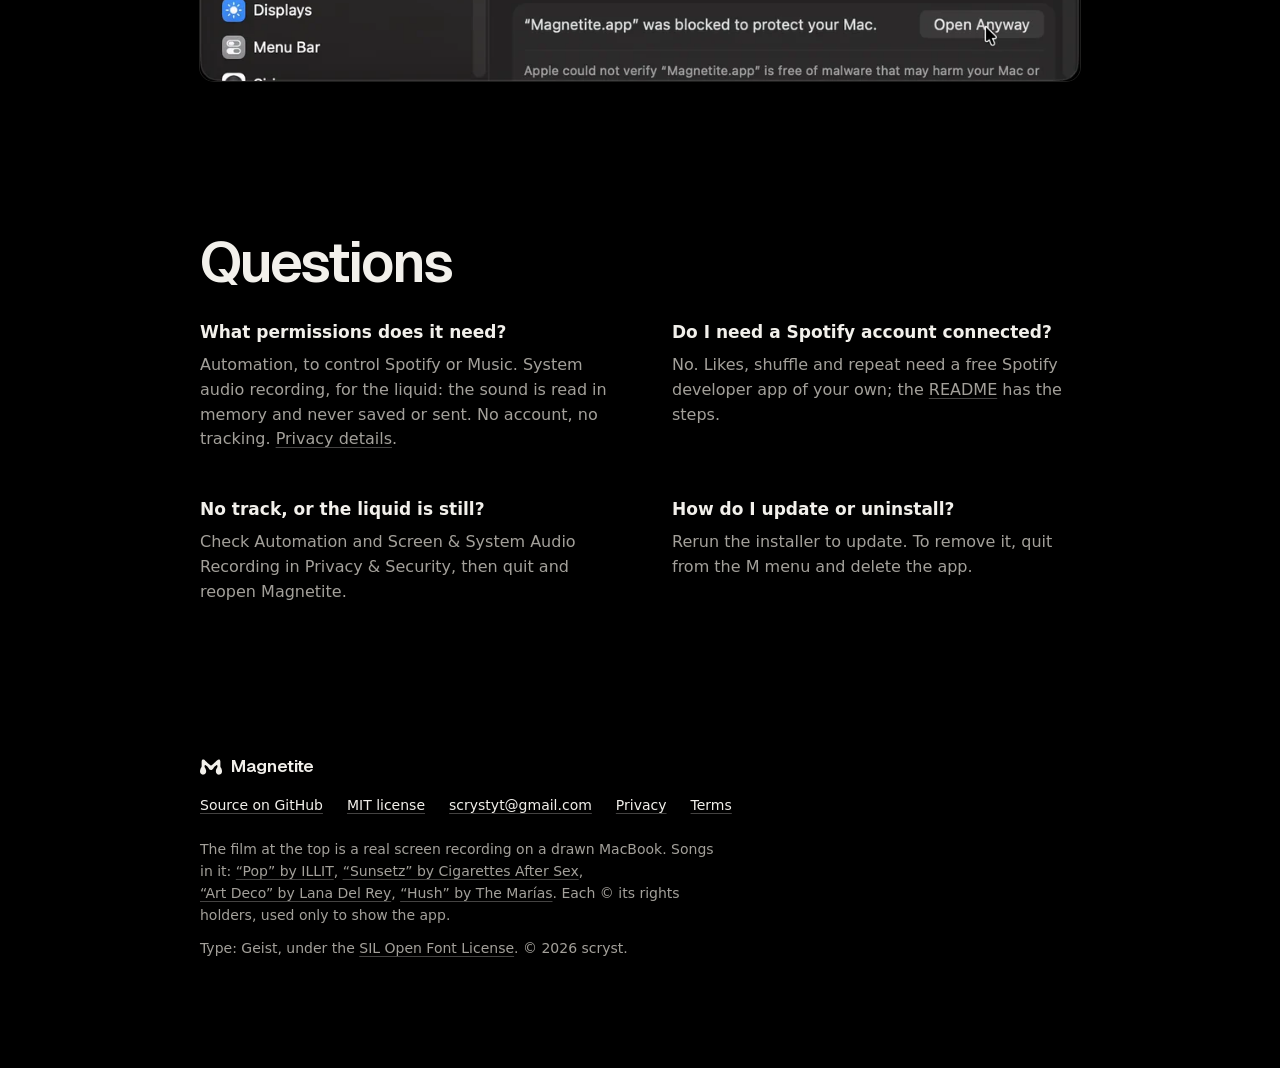
==== commit 46c2cc78: "Publish Magnetite site from 6239ebd" ====
--- a/index.html
+++ b/index.html
@@ -2,37 +2,34 @@
 <html lang="en">
 <head>
 <meta charset="utf-8">
-<meta name="viewport" content="width=device-width, initial-scale=1">
+<meta name="viewport" content="width=device-width, initial-scale=1, viewport-fit=cover">
 <title>Magnetite: a ferrofluid music player for the MacBook notch</title>
-<meta name="description" content="Free, open-source Spotify and Apple Music controls in your MacBook notch, with sound-driven ferrofluid. macOS 26+, Apple silicon. Audio stays on your Mac.">
-<meta name="application-name" content="Magnetite">
-<meta name="author" content="scryst">
-<meta name="robots" content="index, follow, max-image-preview:large">
+<meta name="description" content="Free, open-source Spotify and Apple Music controls in your MacBook notch, with ferrofluid that moves to the song. macOS 26+, Apple silicon. Audio stays on your Mac.">
+<meta name="color-scheme" content="dark">
+<meta name="theme-color" content="#000000">
 
 <link rel="canonical" href="https://magnetite.app/">
 <link rel="icon" href="favicon.svg" type="image/svg+xml">
 <!-- PNG fallback for browsers that do not read the SVG icon. -->
 <link rel="icon" href="favicon-32.png" type="image/png" sizes="32x32">
 <link rel="apple-touch-icon" href="apple-touch-icon.png">
-<meta name="theme-color" content="#ECEBE6">
 
 <!-- Share card: og.png is rendered from test/og.html. -->
 <meta property="og:type" content="website">
-<meta property="og:locale" content="en_US">
 <meta property="og:site_name" content="Magnetite">
 <meta property="og:title" content="Magnetite: a ferrofluid music player for the MacBook notch">
-<meta property="og:description" content="Spotify and Apple Music in your MacBook notch. Free and open source, with ferrofluid that moves to your music. macOS 26+, Apple silicon.">
+<meta property="og:description" content="Spotify and Apple Music in your MacBook notch. Free and open source, with ferrofluid that moves to the song. macOS 26+, Apple silicon.">
 <!-- og:image needs an absolute URL. -->
 <meta property="og:url" content="https://magnetite.app/">
 <meta property="og:image" content="https://magnetite.app/og.png">
 <meta property="og:image:width" content="1200">
 <meta property="og:image:height" content="630">
-<meta property="og:image:alt" content="A MacBook printed in black, pink and blue ink, with black ferrofluid hanging from its notch.">
+<meta property="og:image:alt" content="Magnetite's player open under a MacBook notch, with the song's lyrics under the controls and black ferrofluid around the notch.">
 <meta name="twitter:card" content="summary_large_image">
 <meta name="twitter:title" content="Magnetite: a ferrofluid music player for the MacBook notch">
-<meta name="twitter:description" content="Spotify and Apple Music in your MacBook notch. Free and open source, with ferrofluid that moves to your music. macOS 26+, Apple silicon.">
+<meta name="twitter:description" content="Spotify and Apple Music in your MacBook notch. Free and open source, with ferrofluid that moves to the song. macOS 26+, Apple silicon.">
 <meta name="twitter:image" content="https://magnetite.app/og.png">
-<meta name="twitter:image:alt" content="A MacBook printed in black, pink and blue ink, with black ferrofluid hanging from its notch.">
+<meta name="twitter:image:alt" content="Magnetite's player open under a MacBook notch, with the song's lyrics under the controls and black ferrofluid around the notch.">
 
 <script type="application/ld+json">
 {
@@ -45,476 +42,298 @@
   "operatingSystem": "macOS 26 or later",
   "processorRequirements": "Apple silicon",
   "license": "https://github.com/scryst/magnetite/blob/main/LICENSE",
-  "softwareVersion": "0.1.4",
+  "softwareVersion": "0.1.14",
   "image": "https://magnetite.app/og.png",
-  "screenshot": "https://magnetite.app/media/app-open.webp",
+  "screenshot": "https://magnetite.app/media/demo-poster.webp",
   "isAccessibleForFree": true,
   "featureList": [
     "Native notch music controls",
-    "Ferrofluid visualiser driven by system audio",
+    "Ferrofluid visualizer driven by system audio",
     "Spotify and Apple Music playback",
     "On-device audio processing with no tracking"
   ],
   "author": { "@type": "Person", "name": "scryst" },
-  "downloadUrl": "https://github.com/scryst/magnetite-releases/releases/download/v0.1.4/Magnetite-0.1.4.zip",
+  "downloadUrl": "https://github.com/scryst/magnetite-releases/releases/download/v0.1.14/Magnetite-0.1.14.zip",
   "offers": { "@type": "Offer", "price": "0", "priceCurrency": "USD" }
 }
 </script>
 
-<!-- With scripts on, each print's plain text waits until its canvas is drawn. -->
-<!-- On reload, js/tunnel.js restores the scroll position once the page has its full height. -->
-<script>
-document.documentElement.classList.add('js');
-try {
-  var nav = performance.getEntriesByType('navigation')[0];
-  var at = sessionStorage.getItem('magnetite.scroll');
-  if (at && nav && (nav.type === 'reload' || nav.type === 'back_forward')
-    && !matchMedia('(prefers-reduced-motion: reduce)').matches) {
-    history.scrollRestoration = 'manual';
-    document.documentElement.setAttribute('data-restoring', at);
-  }
-} catch (e) { /* the browser's own restoring, short a few frames */ }
-</script>
-
-<!-- Gloock for the headline, section titles and name; everything else uses the system font. -->
-<link rel="preload" href="fonts/gloock-400-latin.woff2" as="font" type="font/woff2" crossorigin>
+<link rel="preload" href="fonts/geist-var-latin.woff2" as="font" type="font/woff2" crossorigin>
 <link rel="stylesheet" href="css/type.css">
 <link rel="stylesheet" href="css/magnetite.css">
-<link rel="modulepreload" href="js/site.js">
-<link rel="modulepreload" href="js/sim.js">
-<link rel="modulepreload" href="js/geometry.js">
-<link rel="modulepreload" href="js/press.js">
-<link rel="modulepreload" href="js/hero.js">
-<link rel="modulepreload" href="js/band.js">
-<link rel="modulepreload" href="data/real-levels.js">
-<link rel="modulepreload" href="js/clock.js">
-<link rel="modulepreload" href="js/visibility.js">
-<link rel="modulepreload" href="js/bands.js">
-<link rel="modulepreload" href="js/finale.js">
-<link rel="modulepreload" href="js/liquid.js">
-<link rel="modulepreload" href="js/filings.js">
-<link rel="modulepreload" href="js/wordmark.js">
-<link rel="modulepreload" href="js/player.js">
-<link rel="modulepreload" href="js/tunnel.js">
-<link rel="modulepreload" href="js/touches.js">
-<link rel="modulepreload" href="js/corner.js">
 </head>
 <body>
 <a class="skip-link" href="#main">Skip to content</a>
 
-<!-- Wordmark path generated by test/gen-wordmark.mjs from js/wordmark.js. Edit those, not this. -->
+<!-- Glyph generated by test/gen-mark.mjs from test/icon-1024.png. Edit those, not this. -->
 <svg class="defs" aria-hidden="true" focusable="false">
-  <symbol id="wordmark" viewBox="0 0 1278 140">
-    <path fill="currentColor" d="M26.7 2.1C36.3 0.5 39.5 8 45.1 13.5C57.4 25.6 70.1 37.2 82.5 49
-    C85.9 52.2 89.3 55.4 92.7 58.6C94.6 60.4 96.2 62.5 99 62.5
-    C100.8 62.5 102.3 60.5 103.5 59.4C106.8 56.2 110.1 53.1 113.4 50
-    C126.2 37.9 139.2 25.9 151.9 13.5C156.9 8.7 159.8 2.2 167.7 1.9
-    C169.1 1.9 170.5 2 171.9 2.4C173.3 2.8 174.8 3.5 176 4.4C179.7 7.1 181.9 11 182 15.6
-    C182 19.1 181.1 22.5 181 26C180.7 35.7 181 45.5 181 55.2C181 68 185.7 77.6 190.6 89
-    C192.9 94.3 195.7 99.5 196.6 105.2C199.2 121.1 187.8 136.3 171.9 138.4
-    C153.1 140.8 136.7 123.9 139.8 105.2C140.4 101.2 142.1 97.5 143.8 93.8
-    C147 86.3 151.1 78.7 153.3 70.8C154.8 65.3 155.4 59.9 155.4 54.2
-    C155.4 52.1 155.9 49.6 154.5 47.9C153.6 46.9 151.2 49.5 150.6 50
-    C147.3 53.1 144 56.2 140.7 59.4C133.1 66.6 124.8 73.5 117.7 81.3
-    C115.6 83.6 114.8 86.9 113.1 89.6C110.3 94.3 105.6 97.7 100 98.2
-    C93.7 98.7 88.1 95.6 84.5 90.6C82.4 87.7 81.5 84.1 79.3 81.3C77.2 78.5 74.2 76.3 71.7 74
-    C66.5 69.1 61.4 64.2 56.3 59.3C53.1 56.4 50 53.4 46.9 50.5C45.7 49.4 44.4 47.7 42.7 47.8
-    C42.2 47.8 42.1 48.5 41.8 49C41.2 50.4 41.6 52.6 41.6 54.2C41.6 60.9 42.3 67.6 44.8 74
-    C47.3 80.5 50.3 87 53.1 93.5C55.1 98 57.1 102.3 57.5 107.3
-    C59.2 126.7 40.8 142.4 21.9 137.8C18.1 136.8 14.6 135.1 11.5 132.8
-    C9 130.9 6.7 128.6 5 126C3.5 123.8 2.3 121.3 1.4 118.8C-4.3 101.4 10.2 85 14.4 68.8
-    C16.7 60.3 16 51.4 16 42.7C16 37.2 16.2 31.6 16 26C15.9 22.2 14.7 18.4 15 14.6
-    C15.6 8.3 20.5 3.1 26.7 2.1Z
-    M442.5 1C455.4 -0.7 468.4 0 480.5 5.2C487.8 8.3 494.3 13.1 501 17.2
-    C504.3 19.2 507.3 21.5 509 25C512.6 32 509.7 40.5 503.1 44.5
-    C501.6 45.5 499.7 46.1 497.9 46.4C496.5 46.6 495.1 46.6 493.8 46.4
-    C485 45.3 483.6 38.7 478.3 33.3C475 30 469 27.9 464.6 26.8
-    C442.9 21.6 418.7 34.7 414.2 57.3C413.5 60.7 413 64.2 413.2 67.7
-    C413.7 73.6 415.2 79.2 417.9 84.4C427.7 103.2 451.7 110.4 470.8 102.4
-    C476.5 100 481.6 96.3 485.5 91.7C486.7 90.3 488.9 88.4 489 86.5
-    C489 85 487.7 84.7 486.5 84.6C483.4 84.2 480.2 84.5 477.1 84.5
-    C467.1 84.5 450.6 87.6 448.2 74C447.9 72.2 447.9 70.5 448.3 68.8
-    C450.3 60.4 457.1 58.9 464.6 58.9C471.2 58.9 477.8 58.9 484.4 58.9
-    C487.4 58.9 490.8 59.4 493.8 58.7C496.7 58 498.5 55.4 501 54
-    C506 51.1 512 51.3 516.7 54.7C522.8 59.4 523.6 69.1 522 76
-    C521.2 79 519.4 81.5 518.4 84.4C515.9 91.4 512.8 98 508.5 104.2
-    C498.9 118.1 482.9 126.8 466.7 130.4C458.3 132.2 449 131.7 440.6 130
-    C415.2 124.6 393.3 104.2 388.7 78.1C383.3 48 398.5 19.2 426 6.3
-    C431.2 3.8 436.9 1.8 442.5 1Z
-    M555.2 2.1C565 0.1 569.3 9.5 575 15.3C590.1 30.3 605.1 45.4 620.2 60.4
-    C624.6 64.8 628.9 69.2 633.3 73.6C634.5 74.8 636.6 77.8 638.5 77.6
-    C640.2 77.4 640.8 75.2 641.4 74C643.1 69.8 644 64.9 644.4 60.4
-    C645.3 50.9 644.6 37.1 644.6 27.1C644.6 22.5 643.8 17 645 12.5
-    C647.1 4.7 656.3 0.4 663.5 4.5C670.2 8.3 670.2 15 670.2 21.9
-    C670.2 31.2 670.2 40.6 670.2 50C670.2 57.2 670.3 63.9 672.3 70.8
-    C676.7 86.6 690.3 101.6 684.7 118.8C683.9 121.3 682.7 123.6 681.3 125.9
-    C679.6 128.4 677.4 130.7 675 132.6C671.9 134.9 668.4 136.7 664.6 137.7
-    C650.3 141.3 635.6 133.5 630.3 119.8C628.3 114.5 629.6 107.5 626.5 103.1
-    C623.5 98.9 618.3 94.8 614.6 91C606.5 82.9 598.3 74.8 590.2 66.7
-    C585.8 62.3 581.5 57.9 577.1 53.5C575.9 52.3 573.7 49.3 571.9 49
-    C570.2 48.8 570.2 51 570.2 52.1C570 55.9 570.1 59.8 570.7 63.5
-    C572.2 73.7 577.2 83.1 581.3 92.5C583.3 97.3 585.6 102 586 107.3
-    C588 129.5 564.9 145.3 544.8 135.7C541.7 134.2 538.8 132.1 536.5 129.6
-    C534.6 127.6 533 125.4 531.7 122.9C522.1 104.2 537.9 87.3 542.7 69.8
-    C545.4 60 544.6 49.7 544.6 39.6C544.6 34.8 544.8 29.8 544.5 25
-    C544.2 21.5 543.3 18.1 543.6 14.6C544.1 8.1 549 3.3 555.2 2.1Z
-    M1182.5 2.1C1186.6 1.5 1190.6 2.8 1194.8 2.9C1202.4 3.2 1210.1 2.9 1217.7 2.9
-    C1225.7 2.9 1233.7 2.9 1241.7 2.9C1245.8 2.9 1250 2.9 1254.2 2.9
-    C1258.3 2.9 1262 2.8 1265.6 5C1274.8 10.6 1272.3 24.7 1262.5 27.9
-    C1257.8 29.4 1251.8 28.5 1246.9 28.5C1236.1 28.5 1225.3 28.5 1214.6 28.5
-    C1211.5 28.5 1208.3 28.5 1205.2 28.5C1203.1 28.5 1200.9 28.3 1199 29.1
-    C1197.1 29.9 1197.4 32.8 1197.4 34.4C1197.4 37.8 1197.4 41.3 1197.4 44.8
-    C1197.4 46.9 1197.2 49.1 1197.8 51C1198.2 52.4 1199.9 52.8 1201 52.9
-    C1204.8 53.2 1208.7 52.9 1212.5 52.9C1221.2 52.9 1229.9 52.9 1238.5 52.9
-    C1242.9 52.9 1247.9 52.2 1252.1 53.5C1258.6 55.6 1262.9 63.2 1260.4 69.8
-    C1257 78.7 1249.8 78.5 1241.7 78.5C1232.6 78.5 1223.6 78.5 1214.6 78.5
-    C1210.8 78.5 1206.9 78.5 1203.1 78.5C1200.1 78.5 1197.7 78.8 1197.4 82.3
-    C1197.1 87.1 1197.4 92 1197.4 96.9C1197.4 99.2 1197.3 101.9 1200 102.7
-    C1203.1 103.7 1209.1 102.1 1212.5 101.7C1222.7 100.5 1232.7 97.9 1242.7 95.6
-    C1250.2 93.8 1257.2 92 1264.6 95.4C1282.6 103.8 1281.2 130.3 1262.5 136.8
-    C1256.1 139.1 1250.1 137.6 1243.8 136.1C1235.5 134.2 1227.1 131.9 1218.8 130.4
-    C1215.3 129.8 1211.8 129.7 1208.3 129.3C1205.2 128.9 1202.1 128.2 1199 128.6
-    C1194.2 129.1 1190.3 132 1185.4 132.2C1179.3 132.5 1173.4 129.3 1170.3 124
-    C1167.9 119.9 1167.5 114.9 1168.8 110.4C1169.7 107.6 1171.1 105 1171.6 102.1
-    C1172.1 99 1171.8 95.8 1171.8 92.7C1171.8 87.5 1171.8 82.3 1171.8 77.1
-    C1171.8 73.2 1170.8 69.5 1170.8 65.6C1170.8 62.1 1171.7 58.7 1171.8 55.2
-    C1172 45.5 1172.1 35.7 1171.8 26C1171.7 22.5 1170.8 19.1 1170.8 15.6
-    C1170.9 9.1 1175.8 2.9 1182.5 2.1Z
-    M720.3 2.1C724 1.5 727.6 2.5 731.3 2.8C734 3.1 736.8 2.9 739.6 2.9
-    C756.6 2.9 773.6 2.9 790.6 2.9C793.3 2.9 796.3 2.6 799 3.2
-    C804.4 4.4 808.6 8.9 809.2 14.6C809.7 20.9 805.3 27.1 799 28.3
-    C794 29.2 788.4 28.5 783.3 28.5C773.3 28.5 763.2 28.5 753.1 28.5
-    C749 28.5 744.8 28.5 740.6 28.5C737.7 28.5 735.4 29 735.2 32.3
-    C734.9 36.8 735.2 41.3 735.2 45.8C735.2 48.2 734.9 50.2 736.4 52.1
-    C736.8 52.6 738 52.8 738.5 52.9C740.9 53.2 743.4 52.9 745.8 52.9
-    C755.6 52.9 765.3 52.9 775 52.9C782.7 52.9 792.8 51.3 797.2 59.4
-    C797.9 60.7 798.4 62.1 798.7 63.5C799 65.3 798.9 67.1 798.5 68.8
-    C797.3 73.5 793.4 77.4 788.5 78.3C786.2 78.7 783.7 78.5 781.3 78.5
-    C771.5 78.5 761.8 78.5 752.1 78.5C748.3 78.5 744.4 78.5 740.6 78.5
-    C737.7 78.5 735.4 79 735.2 82.3C734.9 87.1 735.2 92 735.2 96.9
-    C735.2 99.1 735 101.7 737.5 102.6C739.1 103.2 741.1 102.8 742.7 102.6
-    C745.5 102.3 748.3 101.9 751 101.6C761.2 100.6 771.3 97.7 781.3 95.4
-    C788.4 93.8 795.1 92.1 802.1 95.3C819.8 103.3 819.5 129.7 801 136.6
-    C794.3 139.1 788 137.6 781.3 136C773 134.1 764.6 131.7 756.3 130.3
-    C752.8 129.8 749.3 129.6 745.8 129.2C742.7 128.9 739.6 128.2 736.5 128.6
-    C731.7 129.3 727.8 132.1 722.9 132.2C717 132.4 711 129.2 708.1 124
-    C705.8 119.8 705.3 115 706.6 110.4C707.4 107.6 709 105 709.4 102.1
-    C710.4 95.1 709.6 84.4 709.6 77.1C709.6 73.2 708.6 69.5 708.6 65.6
-    C708.6 62.1 709.5 58.7 709.6 55.2C709.8 46.9 709.6 38.5 709.6 30.2
-    C709.6 25 708.2 19.7 708.6 14.6C709.2 8.3 714.1 3 720.3 2.1Z
-    M291.1 2.1C292.5 1.9 294 1.9 295.4 2.1C304 3.4 305.9 11 309.2 17.7
-    C312.2 23.8 316.1 29.6 319.5 35.4C326.1 46.8 332.9 61.6 342.7 70.4
-    C348.5 75.6 355.2 79.9 361.5 84.5C366.6 88.3 371.3 92 374.1 97.9
-    C382.3 115 371.9 135.8 353.1 139C339 141.4 324.6 132.6 320.7 118.8
-    C319.6 115 319.3 111.1 318.9 107.3C318.6 104.9 318.6 102.8 316.7 101.1
-    C315.9 100.5 314.5 100.5 313.5 100.5C311.1 100.5 308.7 100.5 306.3 100.5
-    C296.5 100.5 286.8 100.5 277.1 100.5C275.2 100.5 271.4 99.8 269.8 101.2
-    C267.7 103 267.8 105.8 267.5 108.3C266.9 113.3 266.5 118.3 264.2 122.9
-    C256.2 139.8 233.5 144.7 219.3 132.3C216.3 129.7 213.8 126.5 212.2 122.9
-    C210.8 120 209.9 116.8 209.6 113.5C209.3 111.1 209.4 108.7 209.7 106.3
-    C212.7 86.7 234.7 80.3 246.9 67.4C254.4 59.5 259.2 49 264.6 39.6
-    C268.8 32.3 273.6 25.2 277.3 17.7C280.6 11 282.5 3.4 291.1 2.1Z
-    M889.3 2.1C893.7 1.6 897.8 2.6 902.1 2.9C909.3 3.3 916.7 2.9 924 2.9
-    C927.8 2.9 931.6 2.9 935.4 2.9C938.2 2.9 941.1 2.7 943.8 3.7C953.5 7.2 954.8 19.8 947 26
-    C943.7 28.7 939.4 28.5 935.4 28.5C929.2 28.5 922.9 28.5 916.7 28.5
-    C914.1 28.5 907.1 27.6 905.8 30.2C905 31.8 905.3 33.7 905.3 35.4
-    C905.3 38.9 905.3 42.4 905.3 45.8C905.3 55 904.9 64.1 908 72.9
-    C910.5 79.8 913.8 86.5 916.7 93.2C918.5 97.5 920.5 101.6 921 106.3
-    C923 122.4 910.9 137.1 894.8 138.5C877.7 140 862.8 125.4 863.7 108.3
-    C864 102.7 866.3 97.8 868.4 92.7C871.1 86.5 873.9 80.3 876.5 74
-    C880.4 64.3 879.7 53.9 879.7 43.8C879.7 39.5 880.5 34.2 879.2 30.2
-    C878.8 29 877.1 28.6 876 28.5C873.6 28.3 871.2 28.5 868.8 28.5
-    C862.8 28.5 856.9 28.5 851 28.5C847.1 28.5 843.3 28.8 839.6 27.1
-    C829.8 22.6 831 7.7 840.6 3.9C845.6 1.9 852 2.9 857.3 2.9C868 2.9 878.7 3.2 889.3 2.1Z
-    M1081.4 2.1C1086 1.7 1090.2 2.7 1094.8 2.9C1101.4 3.1 1108 2.9 1114.6 2.9
-    C1118.7 2.9 1122.9 2.9 1127.1 2.9C1129.9 2.9 1132.7 2.7 1135.4 3.5
-    C1145 6.6 1147.3 19.3 1139.6 25.7C1135.9 28.7 1131.6 28.5 1127.1 28.5
-    C1120.8 28.5 1114.6 28.5 1108.3 28.5C1105.2 28.5 1098.4 27.1 1097.5 31.3
-    C1096.6 35.1 1097.4 40.8 1097.4 44.8C1097.4 54.6 1096.7 64.7 1100.5 74
-    C1103.1 80.3 1105.9 86.5 1108.6 92.7C1110.7 97.8 1113 102.7 1113.3 108.3
-    C1114.1 123.7 1102 137.8 1086.5 138.5C1069.1 139.4 1054.3 124.9 1055.9 107.3
-    C1056.3 102.4 1058.2 98.2 1060.1 93.8C1063.1 86.9 1066.5 80 1069 72.9
-    C1072.1 64.1 1071.8 55 1071.8 45.8C1071.8 42.4 1071.8 38.9 1071.8 35.4
-    C1071.8 33.7 1072 31.8 1071.2 30.2C1070 27.6 1062.9 28.5 1060.4 28.5
-    C1054.5 28.5 1048.6 28.5 1042.7 28.5C1038.8 28.5 1034.7 28.9 1031.3 26.8
-    C1022.7 21.7 1022.6 8.1 1032.3 4C1037.3 1.9 1043.6 2.9 1049 2.9
-    C1059.9 2.9 1070.6 3.1 1081.4 2.1Z
-    M986.2 3.1C994 1.5 1001.1 7.9 1001.3 15.6C1001.6 26 1001.3 36.5 1001.3 46.9
-    C1001.3 52.8 1001 58.7 1002 64.6C1003.6 74.4 1008.6 83.6 1012.5 92.7
-    C1016.3 101.6 1019.2 110.2 1015.5 119.8C1014.5 122.4 1013.2 124.8 1011.5 127.1
-    C1009.8 129.5 1007.6 131.7 1005.1 133.3C1001.7 135.7 997.9 137.4 993.8 138.1
-    C976.5 141.3 960.1 127.9 959.7 110.4C959.6 104.4 961.7 99.2 964.1 93.8
-    C967 86.9 970.6 80 972.9 72.9C976.3 62.7 975.7 52.3 975.7 41.7
-    C975.7 35.4 975.7 29.2 975.7 22.9C975.7 19.8 975.4 16.6 975.9 13.5
-    C976.8 8.2 981 4.2 986.2 3.1Z
-    M292.7 43.3C291.3 43.7 289.3 48.1 288.5 49.3C285.2 55.1 281.8 60.9 278.5 66.7
-    C277.5 68.3 274.5 72 275.5 74C276.2 75.4 281.9 74.9 283.3 74.9
-    C289.6 74.9 295.8 74.9 302.1 74.9C304.5 74.9 308.2 75.6 310.4 74.4
-    C312.6 73.3 309.1 68.6 308.3 67.2C304.8 61.1 301.3 55 297.7 49
-    C296.8 47.4 295.1 42.7 292.7 43.3Z"/>
+  <symbol id="mark" viewBox="181 282 660 458">
+    <path fill="currentColor" d="M272.5 283C278.4 281.8 285.4 283.9 291 285.8C305 290.5 317.3 301.7 328 311.6
+    C331.4 314.7 334.4 318.4 338 321.3C344.1 326.3 349.4 332 355 337.5
+    C356.9 339.3 359.1 340.8 361 342.6C365.7 346.9 369.9 351.6 374.5 356
+    C376.4 357.8 378.6 359.2 380.5 361C399.2 379 417.9 397 437 414.6
+    C443.1 420.2 448.6 426.4 455 431.7C457.9 434 460.3 436.9 463 439.4
+    C475.2 450.7 487.3 460.7 504 464.1C507.8 464.9 512.1 464.6 516 464.5
+    C533.5 463.7 547.8 450.6 560 439.4C562.7 436.9 565.1 434 568 431.7
+    C574.4 426.4 579.9 420.2 586 414.6C598.7 402.9 611.1 390.9 623.5 379
+    C625.4 377.2 627.6 375.8 629.5 374C646.5 357.7 663.5 341.3 680.5 325
+    C682.7 322.9 685.3 321.2 687.5 319C691 315.5 694.7 312.3 698.4 309
+    C715.5 293.9 737.5 275.8 762 285.7C765.1 287 768.3 288.6 771 290.7
+    C784.7 301.3 789.9 318.4 791.4 335C791.8 339.3 791.3 343.7 791.5 348
+    C791.6 350.4 792.4 352.6 792.5 355C793 367 792.5 379 792.5 391
+    C792.5 414.7 792.5 438.3 792.5 462C792.5 477.9 790.6 494.7 795.5 510
+    C798.6 519.7 804.6 528.2 810 536.8C816.7 547.3 823.2 558.4 827.7 570
+    C844.4 613.6 850.7 672.7 816.4 710C808.9 718.2 800.6 724.4 791 729.9
+    C782.6 734.6 772.6 737.9 763 739.3C721.7 745.5 681.1 721.5 665.3 683
+    C658.3 665.7 656.7 646.5 657.5 628C658 617.3 660.5 606.3 663.1 596
+    C666.1 584.1 669.4 572.1 674.8 561C681.2 547.7 690 535.8 697.3 523
+    C705.2 509.2 707.3 492.6 704.7 477C703.4 469.1 700.7 460.8 694 455.7
+    C687.6 450.9 679.8 452.6 673 455.6C659.6 461.5 648.2 473.3 638 483.5
+    C635.1 486.4 632 488.8 629 491.6C617.1 502.5 601.1 518 591.9 531
+    C573.9 556.4 563.2 587.7 531 598.8C525.9 600.6 520.4 601.9 515 602.4
+    C509.3 602.9 503.5 602 498 600.6C493.4 599.5 489.2 597.8 485 595.7
+    C457.3 582 447.9 554.7 431.1 531C421.9 518 405.9 502.5 394 491.6
+    C391.4 489.1 388.5 487 386 484.5C376.4 474.9 366.3 464.9 354.5 458
+    C349.3 455 343.2 452 337 452.6C328.2 453.4 322.8 461.3 320.2 469
+    C315.2 483.3 316.6 502.2 322.3 516C328 529.9 338.2 541.6 345 555
+    C356.2 577.3 363.2 602.2 365.4 627C369.1 667.6 352.6 710.9 315 730.2
+    C306.5 734.6 296.5 737.9 287 739.3C285 739.6 283 739.4 281 739.7
+    C269.2 741.5 256.3 739.5 245 735.5C236.5 732.4 228.1 728.4 220.8 723
+    C196.4 704.9 182.9 675.1 181.5 645C181.3 639.5 182.2 634.4 182.5 629
+    C183.3 608.9 188.1 587.7 195.7 569C200.3 557.8 206.5 547 213 536.8
+    C219 527.4 225.6 518 228.4 507C231.4 495.2 230.5 483.1 230.5 471
+    C230.5 453 230.5 435 230.5 417C230.5 396.4 229.6 375.6 230.5 355
+    C230.6 352.6 231.4 350.4 231.5 348C231.7 343.7 231.2 339.3 231.6 335
+    C233.2 317.7 239.6 296.9 256 287.9C261.4 285 266.6 284.2 272.5 283Z"/>
   </symbol>
 </svg>
 
 <header class="masthead">
-  <svg class="masthead__name" viewBox="0 0 1278 140" data-wordmark role="img" aria-label="Magnetite"><use href="#wordmark"/></svg>
-  <a class="masthead__source" href="https://github.com/scryst/magnetite" rel="external">Source on GitHub</a>
+  <a class="brand" href="#top"><svg class="brand__mark" aria-hidden="true"><use href="#mark" width="100%" height="100%"/></svg>Magnetite</a>
 </header>
 
-<!-- Soundtrack controls. Placed early so keyboard users reach them first; the audio drives the simulation. -->
-<section class="player" data-player aria-label="Soundtrack">
-  <button type="button" class="player__toggle" data-soundtrack-toggle data-playing="false">
-    <svg class="player__ring" viewBox="0 0 64 64" aria-hidden="true"><circle cx="32" cy="32" r="28.5" pathLength="1" data-player-ring/></svg>
-    <svg class="player__play" viewBox="0 0 12 12" aria-hidden="true"><path d="M3 1.4l7.6 4.6L3 10.6z"/></svg>
-    <svg class="player__pause" viewBox="0 0 12 12" aria-hidden="true"><rect x="2.4" y="1.6" width="2.6" height="8.8" rx=".7"/><rect x="7" y="1.6" width="2.6" height="8.8" rx=".7"/></svg>
-    <span class="visually-hidden" data-soundtrack-toggle-label>Play</span>
-  </button>
-  <ol class="player__tracks">
-    <li><button type="button" class="player__track" data-soundtrack-track aria-pressed="true"
-        data-title="Chrome Funk" data-artist="Punch Deck"
-        data-src="media/chrome-funk.mp3" data-cover="media/cover-chrome-funk.webp"><img
-        src="media/cover-chrome-funk.webp" alt="" width="36" height="36"><span class="player__name">Chrome Funk</span></button></li>
-    <li><button type="button" class="player__track" data-soundtrack-track aria-pressed="false"
-        data-title="Cyberpunk Renaissance" data-artist="Punch Deck"
-        data-src="media/cyberpunk-renaissance.mp3" data-cover="media/cover-cyberpunk-renaissance.webp"><img
-        src="media/cover-cyberpunk-renaissance.webp" alt="" width="36" height="36"><span class="player__name">Cyberpunk Renaissance</span></button></li>
-  </ol>
-  <audio hidden preload="none" src="media/chrome-funk.mp3" data-soundtrack-audio></audio>
-  <p class="visually-hidden" data-soundtrack-status aria-live="polite"></p>
-</section>
-
-<main id="main">
-  <!-- Hero: a laptop drawn in black, pink and blue dots on a canvas, with the simulation hanging from its notch. -->
-  <section class="hero" data-print-host>
-    <canvas class="hero__print" id="hero-print" aria-hidden="true" data-render-check-ignore></canvas>
-    <h1 class="headline"><span>Music,</span> <span>magnetized.</span></h1>
-    <p class="visually-hidden">
-      A MacBook, printed in black, pink and blue ink. Black liquid hangs from
-      its notch and rises into peaks in time with music.
-    </p>
-    <div class="hero__copy">
-      <p class="hero__lede">Spotify and Apple Music, right in your notch.
-        A free player with ferrofluid that moves to whatever your Mac is playing.</p>
-      <a class="hero__get" href="#download">Download for macOS</a>
-      <p class="hero__meta">macOS 26+ · Apple silicon · Free &amp; open source.<br>
-        Audio stays on your Mac.</p>
-      <a class="hero__app" href="media/film.mp4">
-        <img src="media/app-open.webp" width="860" height="390" fetchpriority="high"
-             alt="Magnetite playing Chrome Funk, with album art, playback controls and liquid around the notch.">
-        <span class="hero__caption"><span aria-hidden="true">▶</span> Watch the real app · 31 seconds</span>
-      </a>
+<!-- main clips the lights that spill past the window (magnetite.css). -->
+<main id="main" data-render-check-allow="clipped">
+  <!-- The journey: a drawn MacBook with the real recording on its screen. Scrolled
+       through, the camera swings round to face it and pushes in until the screen's notch is the top of the
+       window, then names the three gestures. CSS scroll timelines only; without
+       them, or under Reduce Motion, it is a still MacBook and a list. -->
+  <section class="hero journey" id="top" aria-labelledby="hero-title">
+    <div class="journey__pin" data-render-check-allow="clipped">
+      <!-- The light behind the MacBook, in the color of the song on its screen.
+           site.js draws it from the stills test/bake-glow.py bakes from the film. -->
+      <div class="glow" aria-hidden="true"><canvas data-glow width="120" height="80"></canvas></div>
+      <div class="pitch">
+        <h1 class="hero__title" id="hero-title">Your MacBook’s notch, now a music&nbsp;player.</h1>
+        <p class="pitch__lede">Hover it for Spotify or Apple Music controls, with black liquid that moves to the&nbsp;song.</p>
+        <div class="pitch__actions">
+          <a class="button" data-download data-share rel="external" href="https://github.com/scryst/magnetite-releases/releases/download/v0.1.14/Magnetite-0.1.14.zip"
+             aria-describedby="hero-requires"><span data-share-label>Download for Mac</span><span class="visually-hidden">, Magnetite v0.1.14 ZIP from GitHub</span></a>
+        </div>
+        <p class="pitch__meta" data-requires id="hero-requires">macOS 26 on Apple silicon · Free and <a href="https://github.com/scryst/magnetite" rel="external">open source</a> · 758 KB</p>
+      </div>
+
+      <!-- The MacBook is drawn; the player on its screen is a screen recording of the
+           running app, filmed by tools/notchtake (docs/media/README.md). The recording
+           holds only the player; the rest of the screen is lit in the song's color. -->
+      <div class="mac" data-render-check-allow="spills">
+        <div class="mac__lid">
+          <span class="mac__edge mac__edge--top" aria-hidden="true"></span>
+          <span class="mac__edge mac__edge--left" aria-hidden="true"></span>
+          <span class="mac__edge mac__edge--right" aria-hidden="true"></span>
+          <span class="mac__back" aria-hidden="true"></span>
+          <div class="mac__screen" data-render-check-allow="clipped">
+            <!-- The desktop under the player: the song's cover as a moving field of
+                 its colors, drawn by site.js. -->
+            <span class="mac__wall" aria-hidden="true"><canvas data-wall width="160" height="104"></canvas></span>
+            <video class="mac__film" data-demo muted loop playsinline autoplay preload="metadata"
+                   width="800" height="512" poster="media/demo-poster.webp" aria-describedby="demo-description">
+              <source src="media/demo.mp4" type="video/mp4">
+            </video>
+            <span class="mac__notch" aria-hidden="true"></span>
+          </div>
+        </div>
+        <div class="mac__base" aria-hidden="true">
+          <div class="mac__deck">
+            <div class="mac__grille"></div>
+            <div class="mac__keys">
+            <div><i class="k15"></i><i></i><i></i><i></i><i></i><i></i><i></i><i></i><i></i><i></i><i></i><i></i><i></i><i></i></div>
+            <div><i></i><i></i><i></i><i></i><i></i><i></i><i></i><i></i><i></i><i></i><i></i><i></i><i></i><i class="k15"></i></div>
+            <div><i class="k15"></i><i></i><i></i><i></i><i></i><i></i><i></i><i></i><i></i><i></i><i></i><i></i><i></i><i></i></div>
+            <div><i class="k175"></i><i></i><i></i><i></i><i></i><i></i><i></i><i></i><i></i><i></i><i></i><i></i><i class="k175"></i></div>
+            <div><i class="k225"></i><i></i><i></i><i></i><i></i><i></i><i></i><i></i><i></i><i></i><i></i><i class="k225"></i></div>
+            <div><i></i><i></i><i></i><i class="k125"></i><i class="k5"></i><i class="k125"></i><i></i><i></i><i class="kud"></i><i></i></div>
+            </div>
+            <div class="mac__grille"></div>
+            <div class="mac__pad"></div>
+          </div>
+          <div class="mac__side mac__side--left"></div>
+          <div class="mac__side mac__side--right"></div>
+          <div class="mac__front"></div>
+        </div>
+      </div>
+      <p class="visually-hidden" id="demo-description">A drawn MacBook. On its screen, a screen recording of
+        Magnetite open under the notch: the cover, title and controls, the song's lyrics scrolling in time
+        under them, and the seek strip, while black liquid pulls around the notch with the music. A two-finger swipe skips the track, a drag along the bottom
+        edge seeks, and the panel folds into the notch and opens again.</p>
+
+      <!-- The moves share the pin with the headline and show only after it has faded. -->
+      <ol class="moves" aria-label="How it works" data-render-check-ignore>
+        <li><b>Hover</b> the notch to open the player.</li>
+        <li><b>Drag</b> its bottom edge to seek.</li>
+        <li><b>Swipe</b> two fingers to skip or pause.</li>
+      </ol>
+
+      <div class="stage__foot">
+          <button type="button" class="sound" data-demo-sound aria-pressed="false">
+            <svg viewBox="0 0 16 16" aria-hidden="true"><path d="M2 6h2.6L8 3v10L4.6 10H2z"/><path class="sound__waves" d="M10.6 5.4a3.6 3.6 0 0 1 0 5.2M12.4 3.6a6.2 6.2 0 0 1 0 8.8" fill="none" stroke="currentColor" stroke-width="1.4" stroke-linecap="round"/></svg>
+            <span data-demo-sound-label>Play with sound</span>
+          </button>
+          <button type="button" class="quiet" data-demo-play>Pause</button>
+      </div>
     </div>
   </section>
 
-  <!-- Film: a screen recording of the app. Reduce Motion holds the first frame. -->
-  <section class="film" aria-labelledby="film-title" data-tunnel>
-    <!-- Camera moves are scripted in js/tunnel.js; touch overlays in js/touches.js. -->
-    <div class="film__pin">
-      <h2 class="film__title" id="film-title">Screen recording <span class="film__phrase">of the real app.</span></h2>
-      <div class="film__mac" data-tunnel-mac data-render-check-ignore>
-        <img class="film__desk" src="media/desktop.webp" width="1512" height="982" loading="lazy" decoding="async" alt="">
-        <div class="film__stage" data-render-check-ignore>
-          <video class="film__video" id="demo-film" muted loop playsinline
-                 preload="metadata" width="1140" height="1320"
-                 poster="media/film-poster.webp" src="media/film.mp4"
-                 aria-hidden="true"></video>
-        </div>
-      </div>
-      <p class="visually-hidden">
-        A screen recording of the real app, in real time, on a MacBook desktop:
-        black liquid moves with the music in the player under the notch while
-        two-finger swipes skip forward and back and pause and play, the next
-        button is clicked and the seek strip scrubbed; then the pointer leaves,
-        the player goes back into the notch, and the pointer comes back up to
-        open it.
-      </p>
-      <div class="film__foot">
-        <button type="button" class="film__motion" data-demo-motion>
-          <span data-demo-motion-label>Play demo</span>
-        </button>
-        <ul class="how">
-          <li data-how="hover"><b>Hover</b> the notch to open the player.</li>
-          <li data-how="scrub"><b>Scrub</b> along its bottom edge to seek.</li>
-          <li data-how="swipe"><b>Swipe</b> two fingers to skip or pause.</li>
-        </ul>
+  <!-- What it does, shown in clips filmed for each section from the running app,
+       each a crossfade loop (test/bake-glow.py has the glow stills). Every line is a shipped feature or a real
+       limit (APP.md, README.md, the M menu). -->
+  <section class="tour" id="features" aria-labelledby="tour-title">
+    <h2 class="visually-hidden" id="tour-title">What’s in Magnetite</h2>
+
+    <!-- The liquid up close: not a screen recording but the app's own analyser, sim and
+         view fed the film's audio of Pop and drawn at 6x by tools/fluidfilm
+         (FLUIDFILM_SCALE=6, Pop's panel colors), cropped to the notch. -->
+    <figure class="shot shot--liquid">
+      <figcaption id="liquid-text"><b>Music becomes liquid.</b> <span>The ink around the notch heaves with whatever your Mac plays, and drains back when it goes quiet.</span></figcaption>
+      <div class="shot__media shot__media--pop">
+        <video data-clip muted loop playsinline preload="none" width="1760" height="440"
+               src="media/liquid.mp4" poster="media/liquid-poster.webp" aria-describedby="liquid-text liquid-more"></video>
+      </div>
+      <p class="visually-hidden" id="liquid-more">A close-up of the black liquid around the notch, drawn by Magnetite’s own
+        simulation from the sound of Pop by ILLIT: it heaves on each beat, then drains back into the notch as the track goes quiet.</p>
+    </figure>
+
+    <figure class="shot shot--lyrics">
+      <figcaption id="lyrics-text"><b>Lyrics, in time.</b> <span>Synced lyrics from LRCLIB scroll under the controls, if you want them.</span></figcaption>
+      <div class="shot__media shot__media--hush">
+        <video data-clip muted loop playsinline preload="none" width="800" height="512"
+               src="media/lyrics.mp4" poster="media/lyrics-poster.webp" aria-describedby="lyrics-text"></video>
+      </div>
+    </figure>
+
+    <figure class="shot shot--closed">
+      <figcaption id="closed-text"><b>Folded, still playing.</b> <span>Move away and it tucks back into the notch, keeping the cover, the elapsed time and the liquid beside the camera.</span></figcaption>
+      <div class="shot__media shot__media--artdeco">
+        <video data-clip muted loop playsinline preload="none" width="640" height="72"
+               src="media/closed.mp4" poster="media/closed-poster.webp" aria-describedby="closed-text"></video>
+      </div>
+    </figure>
+
+    <figure class="shot shot--tints">
+      <figcaption><b>Every song, its own color.</b> <span>The panel’s colors come from the cover, and slowly turn.</span></figcaption>
+      <ul class="tints">
+        <li><img src="media/tint-pop.webp" width="800" height="512" loading="lazy" alt="The player in a dusty rose, under the cover of Pop by ILLIT."><span>Pop</span></li>
+        <li><img src="media/tint-sunsetz.webp" width="800" height="512" loading="lazy" alt="The player in a dark green, under the cover of Sunsetz by Cigarettes After Sex."><span>Sunsetz</span></li>
+        <li><img src="media/tint-artdeco.webp" width="800" height="512" loading="lazy" alt="The player in a pale violet, under the cover of Art Deco by Lana Del Rey."><span>Art Deco</span></li>
+        <li><img src="media/tint-hush.webp" width="800" height="512" loading="lazy" alt="The player in a deep red, under the cover of Hush by The Marías."><span>Hush</span></li>
+      </ul>
+    </figure>
+
+    <ul class="also" aria-label="Also">
+      <li><b>Spotify and Apple Music</b> only: not browser tabs, YouTube or Podcasts.</li>
+      <li><b>Favorites</b> in Apple Music; likes, shuffle and repeat in Spotify.</li>
+      <li><b>Volume and brightness</b> shown in the notch.</li>
+      <li><b>A floating pill</b> on displays without a notch.</li>
+      <li><b>Hides</b> on the lock screen and over detected fullscreen apps.</li>
+    </ul>
+  </section>
+
+  <section class="get" id="download" aria-labelledby="get-title">
+    <div class="get__main">
+      <img class="get__icon" src="media/icon.webp" width="128" height="128" loading="lazy" decoding="async" alt="">
+      <h2 class="get__title" id="get-title">Get Magnetite</h2>
+      <a class="button button--big" data-download data-share rel="external" href="https://github.com/scryst/magnetite-releases/releases/download/v0.1.14/Magnetite-0.1.14.zip"
+         aria-describedby="requires"><span data-share-label>Download v0.1.14</span><span class="visually-hidden"> ZIP from GitHub</span></a>
+      <p class="get__requires" data-requires id="requires">Needs macOS 26 on Apple silicon (Apple menu → About This Mac). Free and open source, 758 KB.</p>
+      <p class="get__all"><a href="https://github.com/scryst/magnetite-releases/releases" rel="external">All versions and checksums</a></p>
+      <div class="get__install" id="install">
+        <p>Or paste this into Terminal:</p>
+        <!-- render-check: a Terminal command, set in mono on purpose. -->
+        <code class="install" data-render-check-ignore>curl -fsSL https://magnetite.app/install.sh | sh</code>
+        <p class="get__aside">It checks the checksum and signature. <a href="https://github.com/scryst/magnetite/blob/main/install.sh" rel="external">Read the installer</a>.</p>
       </div>
     </div>
+
+    <!-- The zip is ad-hoc signed and not notarized, so macOS blocks the first launch. -->
+    <div class="first" data-firstlaunch id="first-launch">
+      <h3 class="first__title">Opening it the first time</h3>
+      <ol>
+        <li>Open the ZIP, drag Magnetite to Applications and double-click it.</li>
+        <li>macOS can’t verify it, because it isn’t notarized. Click <b>Done</b>.</li>
+        <li>In System Settings → Privacy &amp; Security, click <b>Open Anyway</b>.</li>
+        <li>Play something, hover the notch, and allow the two prompts.</li>
+      </ol>
+      <p class="first__once">You only do this once.</p>
+    </div>
+
+    <!-- Filmed on a fresh quarantined copy of the release ZIP: the notice, then Done, then Privacy & Security
+         with the pointer resting on Open Anyway, never clicking it. The Apple Account row is blurred. -->
+    <figure class="first__film">
+      <figcaption id="gatekeeper-text">Steps 2 and 3, as they look on a Mac.</figcaption>
+      <video data-clip muted loop playsinline preload="none" width="1040" height="796"
+             src="media/gatekeeper.mp4" poster="media/gatekeeper-poster.webp" aria-describedby="gatekeeper-text gatekeeper-more"></video>
+      <p class="visually-hidden" id="gatekeeper-more">macOS says “Magnetite.app” Not Opened and the pointer clicks Done.
+        System Settings then opens Privacy &amp; Security, scrolls to Security and points at Open Anyway.</p>
+    </figure>
   </section>
 
-  <!-- Download: the notch in the menu-bar print is the download link. -->
-  <section class="get" aria-labelledby="get-title">
-    <!-- Anchor target for links to the download. -->
-    <span class="get__mark" id="download"></span>
-    <div class="get__sheet">
-      <h2 class="get__title" id="get-title">Download Magnetite</h2>
-      <div class="band" data-print-host>
-        <canvas class="band__print" id="band-print" aria-hidden="true" data-render-check-ignore></canvas>
-        <img class="band__sleeve" src="media/cover-chrome-funk.webp" alt="" width="36" height="36" hidden>
-        <a class="notch-link" data-download rel="external"
-           href="https://github.com/scryst/magnetite-releases/releases/download/v0.1.4/Magnetite-0.1.4.zip"
-           aria-describedby="requires first-launch-title">Download<span class="visually-hidden">, Magnetite v0.1.4 ZIP from GitHub</span></a>
-      </div>
-      <p class="get__requires" data-requires id="requires">Needs macOS 26 on Apple silicon. Free and open source, 634 KB.
-        To check, open Apple menu → About This Mac. It should say Chip Apple M… and macOS 26.</p>
-      <p class="get__all"><a href="https://github.com/scryst/magnetite-releases/releases" rel="external">All versions and checksums</a></p>
-      <!-- The zip is ad-hoc signed and not notarised, so macOS blocks the first launch. -->
-      <div class="get__first" data-firstlaunch id="first-launch">
-        <h3 id="first-launch-title">Opening it the first time</h3>
-        <ol>
-          <li>Open the ZIP, drag Magnetite to Applications, then double-click it.</li>
-          <li>macOS says it can’t verify Magnetite. That’s expected for a free
-            app that isn’t in Apple’s paid programme. Click <b>Done</b>.</li>
-          <li>Open System Settings → Privacy &amp; Security and scroll down to
-            Security. Click <b>Open Anyway</b> next to Magnetite, then confirm
-            with Touch ID or your password.</li>
-          <li>Look for the <b>M</b> in the menu bar. Play something in Spotify
-            or Music and hover the notch. Allow the two permission prompts: one
-            to control Spotify or Music, one to record system audio for the
-            visualiser.</li>
-        </ol>
-        <p>You only do this once. Only open a download you trust.</p>
-      </div>
-      <div class="get__install" id="install">
-        <p>Prefer to skip the warning? Paste this into Terminal (Spotlight → Terminal):</p>
-        <code class="install">curl -fsSL <span class="install__tail">https://magnetite.app/install.sh | sh</span></code>
-        <p class="get__aside">The checksum and signature confirm the download is intact;
-          Apple hasn’t reviewed it.</p>
-      </div>
-      <p class="get__help"><a href="https://github.com/scryst/magnetite/blob/main/install.sh" rel="external">Read the installer</a>
-        · <a href="#setup">First launch &amp; FAQ</a></p>
-    </div>
+  <section class="faq" id="setup" aria-labelledby="faq-title">
+    <h2 class="faq__title" id="faq-title">Questions</h2>
+    <dl>
+      <div>
+        <dt>What permissions does it need?</dt>
+        <dd><p>Automation, to control Spotify or Music. System audio recording, for the liquid: the sound is read in
+          memory and never saved or sent. No account, no tracking. <a href="privacy.html">Privacy details</a>.</p></dd>
+      </div>
+      <div>
+        <dt>Do I need a Spotify account connected?</dt>
+        <dd><p>No. Likes, shuffle and repeat need a free Spotify developer app of your own; the
+          <a href="https://github.com/scryst/magnetite#faq-and-troubleshooting" rel="external">README</a> has the steps.</p></dd>
+      </div>
+      <div>
+        <dt>No track, or the liquid is still?</dt>
+        <dd><p>Check Automation and Screen &amp; System Audio Recording in Privacy &amp; Security, then quit and reopen Magnetite.</p></dd>
+      </div>
+      <div>
+        <dt>How do I update or uninstall?</dt>
+        <dd><p>Rerun the installer to update. To remove it, quit from the M menu and delete the app.</p></dd>
+      </div>
+    </dl>
   </section>
-
-  <section class="setup" id="setup" aria-labelledby="setup-title">
-    <div class="setup__intro">
-      <h2 id="setup-title">Using it</h2>
-      <p>Open Spotify or Music and play a track on this Mac. Hover the notch to
-        open Magnetite; move away to tuck it back into the menu bar.</p>
-      <p>The <b>M</b> menu holds your music source, gestures, notch calibration,
-        launch at login and Quit.</p>
-    </div>
-    <div class="setup__faq">
-      <h3>Before you press play</h3>
-      <details>
-        <summary>macOS says it can’t open Magnetite</summary>
-        <p>That’s expected on the first launch: Magnetite isn’t notarised by
-          Apple. Follow the <a href="#first-launch">first-launch steps</a> above,
-          or use the Terminal line in the <a href="#install">download section</a>.
-          Right-click → Open no longer works on macOS 15 and later.</p>
-      </details>
-      <details>
-        <summary>What permissions does it need?</summary>
-        <p>Automation lets Magnetite read and control Spotify or Music through
-          Apple Events. System audio recording drives the visualiser: audio is
-          processed in memory, never saved or uploaded. Both permissions live
-          in System Settings → Privacy &amp; Security.</p>
-        <p>No Magnetite account or tracking. Cover art may be downloaded from
-          your player's artwork host. <a href="privacy.html">Read the privacy details</a>.</p>
-      </details>
-      <details>
-        <summary>Do I have to connect a Spotify account?</summary>
-        <p>Not for everyday listening. Play, pause, skip, seek and the liquid
-          work with the Spotify desktop app, and Apple Music needs nothing
-          extra, favourites included.</p>
-        <p>Liked songs, shuffle and repeat need a free Spotify developer app of
-          your own. It takes a few minutes: the steps are in the
-          <a href="https://github.com/scryst/magnetite#faq-and-troubleshooting" rel="external">README</a>.
-          Then choose “Connect Spotify Library…” in the M menu.</p>
-      </details>
-      <details>
-        <summary>Will it work without a notch?</summary>
-        <p>Yes. Displays without a notch get a floating pill. You still need
-          macOS 26 or later on Apple silicon.</p>
-      </details>
-      <details>
-        <summary>Why is there no track or moving liquid?</summary>
-        <p>Start a track in Spotify or Music on this Mac and check the source
-          in the M menu. Allow Magnetite under Automation for playback, and
-          Screen &amp; System Audio Recording for the visualiser, then quit and
-          reopen it. Those permissions are separate.</p>
-      </details>
-      <details>
-        <summary>How do I update or uninstall?</summary>
-        <p>Rerun the installer to update, or replace the app with the latest
-          official release. To remove it, disconnect Spotify if connected,
-          quit Magnetite from the M menu, and delete the app from Applications.</p>
-      </details>
-    </div>
-  </section>
-
-  <!-- Decorative closing animation; the static wordmark underneath is the fallback. -->
-  <div class="finale" data-finale aria-hidden="true">
-    <svg class="finale__still" viewBox="0 0 1278 140" data-wordmark focusable="false"><use href="#wordmark"/></svg>
-    <canvas class="finale__filings" data-finale-filings data-render-check-ignore></canvas>
-    <canvas class="finale__name" data-finale-name data-render-check-ignore></canvas>
-  </div>
 </main>
 
+<!-- One way to the download from anywhere on the page; it steps aside while a Download button is in view. -->
+<div class="dock" data-dock hidden><a class="button" href="#download">Get Magnetite</a></div>
+
 <footer class="foot">
-  <p class="mark">
-    <!-- Glyph generated by test/gen-mark.mjs from test/icon-1024.png. Edit those, not this. -->
-    <svg class="mark__glyph" viewBox="181 282 660 458" aria-hidden="true">
-          <path fill="currentColor" d="M272.5 283C278.4 281.8 285.4 283.9 291 285.8C305 290.5 317.3 301.7 328 311.6
-            C331.4 314.7 334.4 318.4 338 321.3C344.1 326.3 349.4 332 355 337.5
-            C356.9 339.3 359.1 340.8 361 342.6C365.7 346.9 369.9 351.6 374.5 356
-            C376.4 357.8 378.6 359.2 380.5 361C399.2 379 417.9 397 437 414.6
-            C443.1 420.2 448.6 426.4 455 431.7C457.9 434 460.3 436.9 463 439.4
-            C475.2 450.7 487.3 460.7 504 464.1C507.8 464.9 512.1 464.6 516 464.5
-            C533.5 463.7 547.8 450.6 560 439.4C562.7 436.9 565.1 434 568 431.7
-            C574.4 426.4 579.9 420.2 586 414.6C598.7 402.9 611.1 390.9 623.5 379
-            C625.4 377.2 627.6 375.8 629.5 374C646.5 357.7 663.5 341.3 680.5 325
-            C682.7 322.9 685.3 321.2 687.5 319C691 315.5 694.7 312.3 698.4 309
-            C715.5 293.9 737.5 275.8 762 285.7C765.1 287 768.3 288.6 771 290.7
-            C784.7 301.3 789.9 318.4 791.4 335C791.8 339.3 791.3 343.7 791.5 348
-            C791.6 350.4 792.4 352.6 792.5 355C793 367 792.5 379 792.5 391
-            C792.5 414.7 792.5 438.3 792.5 462C792.5 477.9 790.6 494.7 795.5 510
-            C798.6 519.7 804.6 528.2 810 536.8C816.7 547.3 823.2 558.4 827.7 570
-            C844.4 613.6 850.7 672.7 816.4 710C808.9 718.2 800.6 724.4 791 729.9
-            C782.6 734.6 772.6 737.9 763 739.3C721.7 745.5 681.1 721.5 665.3 683
-            C658.3 665.7 656.7 646.5 657.5 628C658 617.3 660.5 606.3 663.1 596
-            C666.1 584.1 669.4 572.1 674.8 561C681.2 547.7 690 535.8 697.3 523
-            C705.2 509.2 707.3 492.6 704.7 477C703.4 469.1 700.7 460.8 694 455.7
-            C687.6 450.9 679.8 452.6 673 455.6C659.6 461.5 648.2 473.3 638 483.5
-            C635.1 486.4 632 488.8 629 491.6C617.1 502.5 601.1 518 591.9 531
-            C573.9 556.4 563.2 587.7 531 598.8C525.9 600.6 520.4 601.9 515 602.4
-            C509.3 602.9 503.5 602 498 600.6C493.4 599.5 489.2 597.8 485 595.7
-            C457.3 582 447.9 554.7 431.1 531C421.9 518 405.9 502.5 394 491.6
-            C391.4 489.1 388.5 487 386 484.5C376.4 474.9 366.3 464.9 354.5 458
-            C349.3 455 343.2 452 337 452.6C328.2 453.4 322.8 461.3 320.2 469
-            C315.2 483.3 316.6 502.2 322.3 516C328 529.9 338.2 541.6 345 555
-            C356.2 577.3 363.2 602.2 365.4 627C369.1 667.6 352.6 710.9 315 730.2
-            C306.5 734.6 296.5 737.9 287 739.3C285 739.6 283 739.4 281 739.7
-            C269.2 741.5 256.3 739.5 245 735.5C236.5 732.4 228.1 728.4 220.8 723
-            C196.4 704.9 182.9 675.1 181.5 645C181.3 639.5 182.2 634.4 182.5 629
-            C183.3 608.9 188.1 587.7 195.7 569C200.3 557.8 206.5 547 213 536.8
-            C219 527.4 225.6 518 228.4 507C231.4 495.2 230.5 483.1 230.5 471
-            C230.5 453 230.5 435 230.5 417C230.5 396.4 229.6 375.6 230.5 355
-            C230.6 352.6 231.4 350.4 231.5 348C231.7 343.7 231.2 339.3 231.6 335
-            C233.2 317.7 239.6 296.9 256 287.9C261.4 285 266.6 284.2 272.5 283Z"/>
-    </svg>
-    Magnetite
-  </p>
+  <p class="foot__brand"><svg class="foot__mark" aria-hidden="true"><use href="#mark" width="100%" height="100%"/></svg>Magnetite</p>
   <nav class="foot__links" aria-label="About this project">
     <a href="https://github.com/scryst/magnetite" rel="external">Source on GitHub</a>
-    <a href="https://github.com/scryst/magnetite/blob/main/LICENSE" rel="external">MIT licence</a>
+    <a href="https://github.com/scryst/magnetite/blob/main/LICENSE" rel="external">MIT license</a>
     <a href="mailto:scrystyt@gmail.com">scrystyt@gmail.com</a>
     <a href="privacy.html">Privacy</a>
     <a href="terms.html">Terms</a>
   </nav>
-  <p class="foot__formula">Fe<sub>3</sub>O<sub>4</sub></p>
+  <p class="foot__credit demo__credit" id="songs">The film at the top is a real screen recording on a drawn MacBook. Songs in it:
+    <a href="https://open.spotify.com/track/1mre3HoVD50XwY02NvxKZZ" rel="external">“Pop” by ILLIT</a>,
+    <a href="https://open.spotify.com/track/0yuAWlxq59xT3agQ965OxE" rel="external">“Sunsetz” by Cigarettes After Sex</a>,
+    <a href="https://open.spotify.com/track/5jqNQZBwbZWQXPWfo0ygZF" rel="external">“Art Deco” by Lana Del Rey</a>,
+    <a href="https://open.spotify.com/track/4zXZ5Mq2L6jnsOsTssgRh8" rel="external">“Hush” by The Marías</a>. Each ©&nbsp;its rights holders, used only to show the app.</p>
   <p class="foot__credit">
-    Film and soundtrack:
-    <a href="https://punchdeck.bandcamp.com" rel="external">Punch Deck</a>,
-    <a href="https://punchdeck.bandcamp.com/track/cyberpunk-renaissance"
-       rel="external">“Cyberpunk Renaissance”</a>,
-    <a href="https://punchdeck.bandcamp.com/track/chrome-funk"
-       rel="external">“Chrome Funk”</a> and
-    <a href="https://punchdeck.bandcamp.com/track/neon-underworld"
-       rel="external">“Neon Underworld”</a>, under
-    <a href="https://creativecommons.org/licenses/by/4.0/" rel="external">CC BY 4.0</a>.
+    Type: Geist, under the <a href="fonts/OFL-Geist.txt">SIL Open Font License</a>.
     © 2026 scryst.
   </p>
 </footer>
-
 <script type="module" src="js/site.js"></script>
 </body>
 </html>
--- a/css/type.css
+++ b/css/type.css
@@ -1,8 +1,8 @@
-/* Gloock, one weight, Latin subset, self-hosted. OFL: fonts/OFL-Gloock.txt. */
+/* Geist, variable weight 100–900, Latin subset, self-hosted. OFL: fonts/OFL-Geist.txt. */
 @font-face {
-  font-family: 'Gloock';
+  font-family: 'Geist';
   font-style: normal;
-  font-weight: 400;
+  font-weight: 100 900;
   font-display: swap;
-  src: url('../fonts/gloock-400-latin.woff2') format('woff2');
+  src: url('../fonts/geist-var-latin.woff2') format('woff2');
 }
--- a/css/magnetite.css
+++ b/css/magnetite.css
@@ -1,880 +1,642 @@
-/* Magnetite — printed.
+/* Magnetite — night set.
  *
- * The page is a sheet of uncoated stock and every picture on it is a
- * risograph print: black, fluorescent pink and blue, screened into dots and a
- * hair out of register, multiplied onto the paper (js/press.js). The film is
- * the one exception, shown in its own pixels on the desktop it was recorded
- * on, because it is the proof of what the app looks like.
- *
- * Gloock is the display face: the printed headline, the section title and the
- * name. Everything else is the Mac's own system face, because the words
- * describe a Mac app to someone sitting at a Mac.
- *
- * Each print has three states, written by site.js on its `data-print-host`:
- * none (no scripts, no WebGL, or forced colours: the plain words, laid out as
- * a page), `press` (the press is running and the first sheet is not down yet)
- * and `ready`. */
+ * The page is the notch's own black. A drawn MacBook carries the screen
+ * recording of the running app, and scrolling pushes the camera into its notch
+ * until the recording hangs from the top of the window. The liquid in the film
+ * is the only thing that moves on its own; everything else answers a scroll.
+ * The page has no color of its own; the only color is the recording's, and
+ * the light behind the MacBook is baked from its frames. Geist is the display face;
+ * the rest is the Mac's own face.
+ */
 
 :root {
-  --paper: #ECEBE6;
-  /* Uncoated stock's tooth, laid on the paper wherever paper is drawn. */
-  --tooth: url("data:image/svg+xml,%3Csvg xmlns='http://www.w3.org/2000/svg' width='180' height='180'%3E%3Cfilter id='n'%3E%3CfeTurbulence type='fractalNoise' baseFrequency='.85' numOctaves='2' stitchTiles='stitch'/%3E%3CfeColorMatrix values='0 0 0 0 .13 0 0 0 0 .12 0 0 0 0 .13 0 0 0 .07 0'/%3E%3C/filter%3E%3Crect width='100%25' height='100%25' filter='url(%23n)'/%3E%3C/svg%3E");
-  --ink: #222022;
-  --ink-soft: #5B5860;
-  --blue: #0078BF;
-  --film-ground: #D7D8DF;
-
-  --display: 'Gloock', Georgia, 'Times New Roman', serif;
+  color-scheme: dark;
+  --bg: #000;
+  --ink: #F2F0EB;
+  --ink-soft: #A3A09A;
+  --line: rgb(242 240 235 / 0.28);
+
+  --display: 'Geist', -apple-system, BlinkMacSystemFont, system-ui, sans-serif;
   --sans: -apple-system, BlinkMacSystemFont, 'SF Pro Text', 'Helvetica Neue', system-ui, sans-serif;
   --mono: ui-monospace, 'SF Mono', SFMono-Regular, Menlo, monospace;
 
-  --gutter: max(16px, 5.5vw);
-  --print-h: max(100svh, 620px);
+  --gutter: 20px;
+  /* The film's width, and the column everything below it keeps. */
+  --col: calc(100vw - 2 * var(--gutter));
+  --film: 100vw;
+  --gap: clamp(88px, 12vw, 168px);
+
+  /* Liquid timing (PRODUCT.md): out quickly, drain eased, never bounce. */
+  --pour: 140ms cubic-bezier(0.2, 0.7, 0.2, 1);
+  --drain: 400ms cubic-bezier(0.4, 0, 0.2, 1);
+}
+@media (min-width: 900px) {
+  :root { --gutter: 32px; --film: min(1040px, 100vw - 400px); --col: var(--film); }
 }
 
 *, *::before, *::after { box-sizing: border-box; }
-html { -webkit-text-size-adjust: 100%; background: var(--paper); }
-/* Reloaded mid-journey, nothing shows until the page has put itself back
-   (index.html, js/tunnel.js); if its script never comes, all of it shows
-   after a moment. */
-[data-restoring] { visibility: hidden; animation: restored 0s 1.5s forwards; }
-@keyframes restored { to { visibility: visible; } }
-
-/* Uncoated stock: a faint tooth under everything, so the prints sit in the
-   paper rather than on a flat fill. */
+/* No rubber band: pulled past the top, the light behind the MacBook would end
+   at a hard edge over the page's black. */
+html { -webkit-text-size-adjust: 100%; background: var(--bg); scroll-behavior: smooth; overscroll-behavior-y: none; }
+@media (prefers-reduced-motion: reduce) { html { scroll-behavior: auto; } }
+
 body {
   margin: 0;
+  background: var(--bg);
   color: var(--ink);
-  background: var(--paper) var(--tooth);
-  font: 400 17px/1.5 var(--sans);
+  font: 400 17px/1.55 var(--sans);
   -webkit-font-smoothing: antialiased;
-}
-
-a { color: inherit; }
-:focus-visible { outline: 3px solid var(--blue); outline-offset: 3px; }
-.skip-link { position: fixed; top: 12px; left: 12px; z-index: 100; padding: 12px 18px; background: var(--paper); transform: translateY(-200%); }
+  overflow-x: clip;
+}
+
+a { color: inherit; text-underline-offset: 3px; text-decoration-color: var(--line); transition: text-decoration-color var(--drain); }
+a:hover { text-decoration-color: currentColor; transition-duration: 140ms; }
+:focus-visible { outline: 2px solid var(--ink); outline-offset: 3px; border-radius: 6px; }
+img, video { display: block; max-width: 100%; }
+/* The lights spill past the window's sides. Clipped here, not on body: body's
+   overflow passes to the viewport, and a phone then widens the page to fit. */
+main { overflow-x: clip; }
+b { font-weight: 600; }
+
+.skip-link {
+  position: fixed; top: 12px; left: 12px; z-index: 100;
+  padding: 12px 18px; border-radius: 12px;
+  background: var(--ink); color: var(--bg);
+  transform: translateY(-300%);
+}
 .skip-link:focus { transform: none; }
 
+/* The name, top left. It scrolls away on a phone, where the film fills the
+   window's width; from 900 px it stays, beside the film like a menu-bar item. */
+.masthead { position: absolute; top: 0; left: 0; z-index: 20; padding: 16px var(--gutter); }
+.brand {
+  display: inline-flex; align-items: center; gap: 10px; min-height: 44px;
+  color: var(--ink); text-decoration: none;
+  font: 600 20px/1 var(--display); letter-spacing: -0.025em;
+}
+.brand__mark { width: 28px; height: 20px; }
+@media (min-width: 900px) { .masthead { position: fixed; padding-top: 20px; } }
+
+/* The symbol sheet the mark is drawn from takes no room. */
+.defs { position: absolute; width: 0; height: 0; overflow: hidden; }
+
 .visually-hidden {
-  position: absolute;
+  position: absolute !important;
   width: 1px; height: 1px;
-  padding: 0; margin: -1px;
+  margin: -1px; padding: 0;
   overflow: hidden;
-  clip-path: inset(50%);
+  clip: rect(0 0 0 0);
   white-space: nowrap;
-}
-
-/* Held back while the press starts, and shown anyway if it never answers. */
-@keyframes held { from { visibility: hidden; } }
-/* The words come in with the first sheet, as it settles into register. */
-@keyframes settle { from { opacity: 0; transform: translate(-6px, 4px); } }
-
-/* ── The masthead ───────────────────────────────────────────────────────── */
-
-/* The symbol's own sheet takes no room. Not display:none, which some engines
-   read as "nothing to <use>". */
-.defs { position: absolute; width: 0; height: 0; overflow: hidden; }
-
-/* Laid over the print rather than above it, so the machine keeps its first
-   screen and the name sits on the paper's top edge. */
-.masthead {
-  position: absolute;
-  top: 0;
-  left: 0;
-  right: 0;
-  z-index: 1;
-  display: flex;
-  align-items: center;
-  justify-content: space-between;
-  gap: 24px;
-  padding: 26px var(--gutter) 0;
-}
-.masthead__name { display: block; height: 22px; width: auto; }
-.masthead__source { padding: 8px 0; font-size: 14px; font-weight: 500; text-decoration: none; white-space: nowrap; }
-.masthead__source:hover { text-decoration: underline; }
-
-@media (max-width: 719px) {
-  .masthead { padding-top: 18px; }
-  .masthead__name { height: 17px; }
-}
-
-/* ── The print ──────────────────────────────────────────────────────────── */
-
-.hero {
+  border: 0;
+}
+
+/* Buttons: one solid pill for the download, outlined for the soundtrack. */
+.button {
+  display: inline-flex; align-items: center; justify-content: center;
+  min-height: 48px; padding: 0 24px; border-radius: 999px;
+  background: var(--ink); color: var(--bg);
+  font: 600 16px/1 var(--sans); text-decoration: none; white-space: nowrap;
+  transition: background-color var(--drain), transform var(--drain);
+}
+.button:hover { background: #fff; transition-duration: 140ms; }
+.button:active { transform: scale(0.97); transition: transform var(--pour); }
+.button--big { min-height: 56px; padding: 0 30px; font-size: 18px; }
+
+/* The journey. Without scroll timelines, or under Reduce Motion, it is a still
+   page: the pitch, the MacBook, the three gestures and the film's controls. */
+.journey__pin {
   position: relative;
-  display: flow-root;
-  padding: clamp(56px, 14vh, 150px) var(--gutter) 10vh;
-}
-.hero__print { display: none; }
-.headline {
-  margin: 0 0 32px;
-  font: 400 clamp(56px, 11vw, 148px)/1 var(--display);
-  letter-spacing: -0.01em;
-}
-.headline span { display: block; }
-.hero__copy { max-width: 440px; }
-
-/* Scripts on: the print's room is held from the first paint. */
-.js .hero:not([data-print="none"]) { min-height: var(--print-h); }
-.js .hero:not([data-print]) > * { animation: held 2.5s step-end both; }
-
-/* The press is running: the canvas takes the first screen and site.js places
-   the words beside or under the machine it drew. The copy stays in flow, so
-   a copy longer than the screen lengthens the section instead of being cut. */
-.hero[data-print]:not([data-print="none"]) { padding: 0 0 48px; }
-.hero[data-print]:not([data-print="none"]) .hero__print {
-  display: block;
-  position: absolute;
-  top: 0;
-  left: 0;
-  width: 100%;
-  height: var(--print-h);
-  mix-blend-mode: multiply;
-}
-.hero[data-print]:not([data-print="none"]) .headline {
-  position: absolute;
-  width: 1px; height: 1px;
-  margin: -1px;
-  overflow: hidden;
-  clip-path: inset(50%);
-  white-space: nowrap;
-}
-.hero[data-print]:not([data-print="none"]) .headline span { display: inline; }
-/* Never wider than the page: before site.js has measured the print, the
-   fallback alone once made a phone's page 420px wide, and the print, sized
-   to that page, then measured the copy back out to the same width. */
-.hero[data-print]:not([data-print="none"]) .hero__copy {
-  position: relative;
-  width: min(var(--copy-width, 420px), 100% - 2 * var(--copy-left, 5.5vw));
-  max-width: none;
-  margin: var(--copy-top, 40vh) 0 0 var(--copy-left, 5.5vw);
-  mix-blend-mode: multiply;
-}
-.hero[data-print="press"] .hero__copy { animation: held 2.5s step-end both; }
-.hero[data-print="ready"] .hero__copy { animation: settle 0.7s cubic-bezier(0.2, 0.7, 0.2, 1) both; }
-
-.hero__lede { margin: 0; font-size: 19px; line-height: 1.45; text-wrap: pretty; }
-.hero__get {
-  display: inline-flex;
-  align-items: center;
-  min-height: 48px;
-  margin-top: 26px;
-  padding: 0 26px;
-  border-radius: 999px;
-  background: var(--ink);
-  color: var(--paper);
-  font: 600 16px/1 var(--sans);
-  text-decoration: none;
-}
-.hero__meta { margin: 14px 0 0; color: var(--ink-soft); font-size: 14px; text-wrap: pretty; }
-.hero__app { display: block; margin: 22px 0 0; max-width: 360px; text-decoration: none; }
-.hero__app img { display: block; width: 100%; height: auto; border-radius: 8px; }
-.hero__caption { display: block; margin-top: 8px; font-size: 14px; font-weight: 550; text-decoration: underline; text-underline-offset: 3px; }
-
-@media (max-width: 719px) {
-  :root { --print-h: max(76svh, 600px); }
-  .hero__lede { font-size: 17px; }
-  .hero__get { margin-top: 18px; }
-  .hero__app { max-width: 310px; margin-top: 18px; }
-}
-
-/* ── The film ───────────────────────────────────────────────────────────── */
-
-.film { padding: 14vh var(--gutter) 0; }
-/* The film in its own pixels: a window on the top of the recorded desktop,
-   350 points either side of the notch and 440 down, never so wide that the
-   footage's 1140 source pixels are drawn past one to one at 2x. The desktop
-   is the take's first frame; the footage (1140 by 1320, 570 by 660 points)
-   lies on it where it was shot, 540 points in, and the window crops its foot. */
-.film__mac {
-  position: relative;
-  max-width: 700px;
-  margin: 0 auto;
-  aspect-ratio: 700 / 440;
-  overflow: hidden;
-  border-radius: 14px;
-  background: var(--film-ground);
-}
-.film__desk {
-  position: absolute;
-  top: 0;
-  left: calc(-406 / 700 * 100%);
-  width: calc(1512 / 700 * 100%);
-  max-width: none;
-  height: auto;
-  display: block;
-}
-.film__stage {
-  position: absolute;
-  top: 0;
-  left: calc(134 / 700 * 100%);
-  width: calc(570 / 700 * 100%);
-  aspect-ratio: 570 / 660;
-}
-.film__video { position: absolute; inset: 0; width: 100%; height: 100%; display: block; }
-.film__foot {
-  display: grid;
-  grid-template-columns: auto 1fr;
-  gap: 20px 40px;
-  align-items: start;
-  max-width: 768px;
-  margin: 22px auto 0;
-}
-.film__motion {
-  justify-self: start;
-  min-height: 38px;
-  padding: 0 16px;
-  border: 1.5px solid var(--ink);
-  border-radius: 999px;
-  background: transparent;
-  color: var(--ink);
-  font: 600 14px/1 var(--sans);
-  cursor: pointer;
-}
-.how {
-  display: grid;
-  grid-template-columns: repeat(3, 1fr);
-  gap: 24px;
-  margin: 0;
-  padding: 0;
-  list-style: none;
-}
-.how li { max-width: 24ch; color: var(--ink-soft); }
-.how b { color: var(--ink); font-weight: 650; }
-
-.film__title {
-  max-width: 768px;
-  margin: 0 auto 5vh;
-  font: 400 clamp(30px, 4.2vw, 54px)/1.04 var(--display);
-  letter-spacing: -0.01em;
-  text-align: center;
-  text-wrap: balance;
-}
-/* Breaks between its two sentences, never inside the second. */
-.film__phrase { white-space: nowrap; }
-
-@media (max-width: 719px) {
-  /* A phone's window is 440 points round the player, so its type stays legible. */
-  .film { padding-top: 10vh; }
-  .film__mac { aspect-ratio: 440 / 300; }
-  .film__desk { left: calc(-536 / 440 * 100%); width: calc(1512 / 440 * 100%); }
-  .film__stage { left: calc(4 / 440 * 100%); width: calc(570 / 440 * 100%); }
-  .film__foot { grid-template-columns: 1fr; }
-  .how { grid-template-columns: 1fr; gap: 8px; }
-  .how li { max-width: none; }
-}
-
-/* The journey (js/tunnel.js). The hero's print stays where it is while its
-   words fade away and the camera dives until its screen is the window; over
-   the last of the push the recorded desktop comes on (--on), laid on the
-   printed screen. It holds, filling the window, while the camera follows the
-   footage in and out; its title and then its how-to come up over a dark foot
-   ([data-title], [data-words]); then they go, the player goes back into the notch
-   (--live), the camera lands on the band's notch standing under the desktop,
-   and the desktop goes back to print (--on) the way it came. */
-/* The journey keeps its own place through a resize (js/tunnel.js); the
-   browser's scroll anchoring, nudging after it, left the dive off by a step. */
-html[data-journey="on"] { overflow-anchor: none; }
-[data-journey="on"] .hero[data-print]:not([data-print="none"]) .hero__print { position: fixed; }
-/* The words beside the print go as the dive begins, before the machine
-   turning toward the window can run into them. */
-[data-journey="on"] .hero[data-print]:not([data-print="none"]) .hero__copy > * {
-  opacity: calc(1 - var(--dive, 0) * 10);
-  translate: 0 calc(var(--dive, 0) * -80px);
-}
-[data-journey="on"][data-dived] .hero__copy { visibility: hidden; }
-.film[data-tunnel="on"] {
-  --on: 0;
-  --gone: 0;
-  --reach: 1239px;
-  --live: 1;
-  position: relative;
-  z-index: 2;
-  height: 300vh;
-  margin-top: 40vh;
-  padding: 0;
-  /* A picture over the download's first screen, so it lets the clicks meant
-     for the band through; only its words take them, while they are up. */
-  pointer-events: none;
-}
-/* Fixed rather than stuck: the desktop comes on over the print before the
-   film's own screen has arrived to stick. Its words stand at the foot of the
-   window, the title over the how-to, clear of the soundtrack's circles. */
-.film[data-tunnel="on"] .film__pin {
-  position: fixed;
-  top: 0;
-  left: 0;
-  display: flex;
-  flex-direction: column;
-  justify-content: flex-end;
-  width: 100%;
-  height: 100vh;
-  height: 100svh;
-  padding: 0 var(--gutter) max(96px, 7vh);
-  overflow: hidden;
-}
-/* The desktop's foot deepened under the words, its blue going on into night
-   as a film's titles sit on it, so they read over its pink and blue alike. */
-.film[data-tunnel="on"] .film__pin::after {
-  content: "";
-  position: absolute;
-  inset: auto 0 0;
-  z-index: 2;
-  height: 46%;
-  background: linear-gradient(rgb(10 28 50 / 0), rgb(10 28 50 / 0.62) 62%, rgb(10 28 50 / 0.7));
-  opacity: 0;
-  transition: opacity 0.5s;
-}
-/* Up or down, each on its own short fade as the scroll passes its mark
-   (js/tunnel.js's data-title and data-words), never held half way. */
-.film[data-tunnel="on"][data-title] .film__pin::after { opacity: 1; }
-.film[data-tunnel="on"] .film__title {
-  position: relative;
-  z-index: 3;
-  width: 100%;
-  margin: 0 auto 3vh;
-  color: var(--paper);
-  opacity: 0;
-  translate: 0 28px;
-  transition: opacity 0.45s, translate 0.45s cubic-bezier(0.2, 0.7, 0.2, 1);
-}
-.film[data-tunnel="on"][data-title] .film__title { opacity: 1; translate: none; }
-/* The display the take was recorded on, 1512 by 982 points like the printed
-   one: the still of its first frame, with the footage where it was shot. */
-.film[data-tunnel="on"] .film__mac {
-  position: absolute;
-  top: 0;
-  left: 0;
-  width: 1512px;
-  max-width: none;
-  height: 982px;
-  margin: 0;
-  aspect-ratio: auto;
-  overflow: visible;
-  border-radius: 0;
-  will-change: transform;
-}
-/* A film grain on the desktop, so its wallpaper's gradient, stretched past
-   the recording's pixels, does not step into bands. Its tile is a number of
-   the halftone's pitches (--dot, in the desktop's points), so it stays the
-   same size on screen however close the camera is. */
-.film[data-tunnel="on"] .film__mac::after {
-  content: "";
-  position: absolute;
-  inset: 0;
-  z-index: 5;
-  background: url("data:image/svg+xml,%3Csvg xmlns='http://www.w3.org/2000/svg' width='160' height='160'%3E%3Cfilter id='g' color-interpolation-filters='sRGB'%3E%3CfeTurbulence type='fractalNoise' baseFrequency='.9' numOctaves='2' stitchTiles='stitch'/%3E%3CfeColorMatrix values='1 0 0 0 0 1 0 0 0 0 1 0 0 0 0 0 0 0 0 1'/%3E%3C/filter%3E%3Crect width='100%25' height='100%25' filter='url(%23g)'/%3E%3C/svg%3E")
-    0 0 / calc(var(--dot, 4px) * 36) auto;
-  /* Overlay is even about the noise's middle grey, so the grain moves no
-     tone of the recording, only breaks its steps; the filter works in sRGB,
-     or its middle grey comes out light and the whole desktop with it. */
-  mix-blend-mode: overlay;
-  opacity: 0.22;
-  pointer-events: none;
-}
-/* The screen comes on through a halftone at the print's own pitch (--dot, in
-   the desktop's points): its dots swell from nothing until they close, with a
-   solid bloom spreading from the notch ahead of them, so the printed screen
-   turns into the lit one rather than fading under it. It goes off the same
-   way back, the dots shrinking. How far the bloom reaches (--reach) is
-   js/tunnel.js's: the whole desktop coming on, nowhere going off. A dot's
-   soft edge is an eighth of the pitch, a screen pixel's antialiasing at any
-   scale rather than a blur that holds the dots closed when the camera is
-   close, and never wider than the dot, so at nothing there is none. */
-.film[data-tunnel="on"] .film__mac[data-dots] {
-  --r: calc(var(--on) * var(--on) * 0.75 * var(--dot));
-  --dots: radial-gradient(circle, #000 var(--r), transparent calc(var(--r) + min(var(--dot) / 8, var(--r))));
-  mask-image:
-    radial-gradient(circle at 50% 0, #000 calc((var(--on) * 1.3 - 0.4) * var(--reach)),
-      transparent calc((var(--on) * 1.3 - 0.1) * var(--reach))),
-    var(--dots);
-  mask-size: 100% 100%, var(--dot) var(--dot);
-  mask-repeat: no-repeat, repeat;
-  mask-composite: add;
-}
-/* Going off, landed on the band, the other way about: the dots go from the
-   notch out, along the menu bar twice as fast as down the screen, so the
-   link is clear first, then the bar, and the window's lower corners last. A
-   band of halftone travels out ahead of the clearing (the dots, less a
-   clearing that grows from the notch), solid beyond it, while the dots in it
-   shrink with --on to nothing; --gone takes the clearing out to the
-   window's farthest corner, --reach down and twice that across, just as the
-   page has the download, and not before, or the last of the scroll moves
-   nothing. At --gone 0 it is solid all over, as the lit desktop was. */
-.film[data-tunnel="on"] .film__mac[data-dots][data-going] {
-  mask-image:
-    radial-gradient(calc(var(--reach) * 2) var(--reach) at 50% 0,
-      transparent calc((var(--gone) * 1.3 + 0.1) * 100%), #000 calc((var(--gone) * 1.3 + 0.3) * 100%)),
-    var(--dots),
-    radial-gradient(calc(var(--reach) * 2) var(--reach) at 50% 0,
-      transparent calc((var(--gone) * 1.3 - 0.3) * 100%), #000 calc(var(--gone) * 1.3 * 100%));
-  mask-size: 100% 100%, var(--dot) var(--dot), 100% 100%;
-  mask-repeat: no-repeat, repeat, no-repeat;
-  mask-composite: add, intersect, add;
-}
-.film[data-tunnel="on"] .film__desk { left: 0; width: 100%; height: 100%; }
-.film[data-tunnel="on"] .film__stage {
-  left: 540px;
-  width: 570px;
-  height: 660px;
-  aspect-ratio: auto;
-  /* As the handover begins (--live 1 to 0), the player goes back into the
-     notch the way the app puts it away (see [data-retract] below), leaving
-     the still's idle notch to land on the band's. */
-  opacity: calc(var(--live) / 0.35);
-  /* Its sides and foot feathered into the still, which is the same wallpaper
-     there; its top edge is the display's. */
-  mask-image: linear-gradient(90deg, transparent, #000 16px, #000 calc(100% - 16px), transparent),
-    linear-gradient(#000 calc(100% - 16px), transparent);
-  mask-composite: intersect;
-}
-/* Put away as the app puts it away (the take, 20.9 to 21.5s): the panel, 30
-   to 402pt along the footage and 160pt deep, draws up into the idle pill,
-   73.5 to 358.5pt and 33pt deep, its content dimming as it goes, and the
-   pill in the still takes over from it. The panel is the pill's shape, and
-   dimmed nearly to black, by the time --live is down to 0.35, and only then
-   fades (above), so the two never show at once, nor their clocks, which do
-   not agree. It dims over the first half of the gesture, before the clip's
-   foot comes up through the artwork, so nothing bright is sliced. Scaled about the notch's top centre by the pill's
-   width over the panel's, 285 / 372, while the clip, in the stage's own
-   unscaled points, lets go of the shadow over the first quarter (14 to
-   418pt, 175pt deep) and draws the foot up to the pill's depth. */
-.film[data-tunnel="on"][data-retract] .film__stage {
-  --in: clamp(0, (1 - var(--live)) / 0.65, 1);
-  --shadow: clamp(0, var(--in) * 4, 1);
-  transform-origin: 216px 0;
-  scale: calc(1 - var(--in) * 0.234);
-  filter: brightness(calc(1 - min(1, var(--in) * 2) * 0.92));
-  clip-path: inset(0 calc(152px + var(--shadow) * 16px) calc(485px + var(--shadow) * 15px + var(--in) * 117px)
-    calc(14px + var(--shadow) * 16px) round 0 0 calc(26px - var(--in) * 13px) calc(26px - var(--in) * 13px));
-}
-/* Once the page has the download in hand, the pinned film is gone, words and
-   all, rather than showing again below the download as the page goes on. */
-.film[data-tunnel="on"][data-covered] .film__pin { visibility: hidden; }
-/* The hand in the film (js/touches.js), in the desktop's own points: two
-   fingertips on the desktop under the player, index and middle, and a ring
-   where the pointer clicks or holds the seek strip, each rimmed in paper so
-   it reads over the wallpaper and the player alike. */
-.touch {
-  position: absolute;
-  width: 46px;
-  height: 24px;
-  margin: -12px 0 0 -23px;
-  opacity: 0;
-  pointer-events: none;
-  will-change: transform, opacity;
-}
-/* A fingertip's pad, a little longer than wide; the middle one reaches further. */
-.touch__tip {
-  position: absolute;
-  top: 3px;
-  left: 1px;
-  width: 19px;
-  height: 22px;
-  border-radius: 50%;
-  background: radial-gradient(circle at 42% 34%, #4A474C, var(--ink) 72%);
-  box-shadow: 0 0 0 2px var(--paper), 0 4px 10px rgb(34 32 34 / 0.28);
-}
-.touch__tip + .touch__tip { top: -2px; left: 26px; }
-.touch__ring {
-  position: absolute;
-  top: 0;
-  left: 0;
-  width: 26px;
-  height: 26px;
-  margin: -13px 0 0 -13px;
-  border: 2px solid var(--paper);
-  border-radius: 50%;
-  box-shadow: 0 0 0 1.5px rgb(34 32 34 / 0.5), inset 0 0 0 1.5px rgb(34 32 34 / 0.35);
-  opacity: 0;
-  pointer-events: none;
-  will-change: transform, opacity;
-}
-/* The line of the how-to the footage is doing, while it does it. */
-.how li { transition: opacity 0.3s; }
-/* The others step back, but stay words to read, not a disabled list. */
-.how[data-doing] li { opacity: 0.6; }
-.how[data-doing="hover"] [data-how="hover"],
-.how[data-doing="swipe"] [data-how="swipe"],
-.how[data-doing="scrub"] [data-how="scrub"] { opacity: 1; }
-/* On the desktop's darkened foot, in paper. */
-.film[data-tunnel="on"] .film__foot {
-  position: relative;
-  z-index: 3;
-  width: 100%;
-  margin: 0 auto;
-  opacity: 0;
-  translate: 0 20px;
-  transition: opacity 0.45s, translate 0.45s cubic-bezier(0.2, 0.7, 0.2, 1);
-  pointer-events: none;
-}
-.film[data-tunnel="on"][data-words] .film__foot { opacity: 1; translate: none; pointer-events: auto; }
-.film[data-tunnel="on"] .how li { color: rgb(236 235 230 / 0.8); }
-.film[data-tunnel="on"] .how b { color: var(--paper); }
-.film[data-tunnel="on"] .film__motion { border-color: var(--paper); color: var(--paper); }
-.film[data-tunnel="on"] .film__motion:focus-visible { outline-color: var(--paper); }
-/* The download overlaps the film's last screen, on paper: its first screen is
-   the display's top edge seen close, across the middle of the window, with
-   the notch — the link — at the window's centre and the heading over it. It
-   is drawn up under the desktop through the handover (js/tunnel.js), held
-   wherever the camera has the desktop's notch, so above the desktop's edge
-   is its own bezel and heading, and the desktop, landed, goes back to print
-   over it notch on notch.
-   Held by the page, not by script: the section is a runway reaching --ahead
-   up the film from where the page lets it go, and its sheet sticks to the
-   window at --held (the camera's notch less its own depth) until the
-   runway's foot brings it away. A scroll moves the window before a script
-   hears of it, so a sheet a script held against it jumped on every fast
-   one; stuck, it only moves when the camera does. */
-[data-journey="on"] .get {
-  --ahead: 200svh;
-  /* Never narrower than the notch of a display filling the window, so the
-     desktop landed on it still fills the window below its edge, nor than the
-     notch in the close shot (js/tunnel.js's shots(): 1.8 CSS pixels a point
-     at most, the 372 by 290pt player clear of the window's sides and of the
-     300px of words), so the camera always pushes in to land. Its idle pill,
-     284 of the notch's 185 points, keeps inside the page's gutters. */
-  --notch-w: max(min(clamp(240px, 36vw, 560px), (100vw - 2 * var(--gutter)) * 185 / 284),
-    100vw * 185 / 1512, 100svh * 185 / 982,
-    min(333px, (100vw - 32px) * 185 / 372, (100svh - 300px) * 185 / 290));
-  position: relative;
-  z-index: 1;
-  margin-top: calc(-100svh - var(--ahead));
-  padding-top: 0;
-}
-[data-journey="on"] .get::after { content: ""; display: block; height: var(--ahead); }
-[data-journey="on"] .get__mark { top: var(--ahead); }
-[data-journey="on"] .get__sheet {
-  position: sticky;
-  top: var(--held, 0px);
-  display: flex;
-  flex-direction: column;
-  background: var(--paper) var(--tooth);
-  /* A window tall at least, so once landed it covers all of the film's last
-     screen, not the top of it with the pinned words showing under it. */
-  min-height: 100vh;
-  min-height: 100svh;
-}
-/* Up the runway it stands under the desktop before the handover draws it,
-   where the clicks the film lets through would find its link. Kept in the
-   tab order: a key can still reach the download. */
-[data-journey="on"] .get:not([data-drawn]) .get__sheet { opacity: 0; pointer-events: none; }
-/* The words under the band come up once the desktop's dots going off
-   (js/tunnel.js's --gone) have cleared past each one's foot (its --clear),
-   not through the dots. */
-[data-journey="on"] .get__sheet > :not(.get__title, .band) {
-  opacity: clamp(0, (var(--gone, 1) - var(--clear, 0)) / 0.06, 1);
-}
-/* The heading fills the window above the bezel, so the notch under it is at
-   the window's centre. */
-[data-journey="on"] .get__title {
-  box-sizing: border-box;
-  display: grid;
-  place-items: center;
-  min-height: calc(50vh - var(--bezel) - var(--notch-h) / 2);
-  min-height: calc(50svh - var(--bezel) - var(--notch-h) / 2);
-  margin-bottom: 0;
-  padding: 2vh 0;
-}
-[data-journey="on"] .get .notch-link { font-size: max(15px, var(--notch-h) * 0.34); }
-@media (max-width: 719px) {
-  .film[data-tunnel="on"] .film__foot { font-size: 15px; }
-}
-
-/* ── The menu bar ───────────────────────────────────────────────────────── */
-
+  display: grid; gap: 40px;
+  width: var(--col); margin: 0 auto; padding-top: 96px;
+}
+.pitch { max-width: 560px; }
+.hero__title {
+  margin: 0; max-width: 12ch;
+  font: 600 clamp(42px, 5.6vw, 84px)/0.96 var(--display);
+  letter-spacing: -0.05em; text-wrap: balance;
+}
+.pitch__lede { margin: 16px 0 0; max-width: 32ch; color: var(--ink-soft); font-size: clamp(16px, 1.5vw, 20px); line-height: 1.45; }
+.pitch__actions { display: flex; flex-wrap: wrap; align-items: center; gap: 12px 28px; margin-top: 24px; }
+.pitch__meta { margin: 14px 0 0; color: var(--ink-soft); font-size: 14px; }
+.pitch__meta a { position: relative; }
+.pitch__meta a::after { content: ''; position: absolute; inset: -12px 0; }
+
+/* The light behind the MacBook: the panel's color for the song on its screen,
+   one baked still per song (test/bake-glow.py) that site.js draws into one
+   small canvas, faded through its round mask. Still, it sits behind the
+   MacBook's place in the grid. */
+.glow { position: absolute; grid-area: 2 / 1; inset: -30% -25%; pointer-events: none; }
+.glow canvas, .mac__wall canvas { position: absolute; inset: 0; width: 100%; height: 100%; }
+.journey__pin > .mac { grid-area: 2 / 1; }
+
+/* Film grain over the whole page, so the black reads as a print, not a void.
+   It is one still tile; nothing in it moves. */
+body::after {
+  content: ''; position: fixed; inset: 0; z-index: 50; pointer-events: none;
+  background: url("data:image/svg+xml,%3Csvg xmlns='http://www.w3.org/2000/svg' width='220' height='220'%3E%3Cfilter id='n'%3E%3CfeTurbulence type='fractalNoise' baseFrequency='.85' numOctaves='2' stitchTiles='stitch'/%3E%3CfeColorMatrix values='0 0 0 0 1 0 0 0 0 1 0 0 0 0 1 0 0 0 2.2 -0.9'/%3E%3C/filter%3E%3Crect width='100%25' height='100%25' filter='url(%23n)'/%3E%3C/svg%3E") 0 0 / 220px 220px;
+  opacity: 0.09;
+}
+
+/* The MacBook Pro 14-inch (M5), from Apple's own numbers: the lid is 312.6 mm
+   wide and the screen 302.5 × 196.4 mm (3024 × 1964 pixels), so the glass border
+   is 3.5 mm inside a thin aluminum edge. The notch is 185 × 32 of the screen's
+   1512 × 982 points, with 9-point corners. The base is 221.2 mm deep and 10.5 mm
+   thick at the front. The deck's parts are measured off Apple's top-down store
+   photo of the 14-inch (the body is 1298 px there): grilles 4.4 wide and 33.9
+   tall, the keys in a black well 89.4 × 36.2, the trackpad 41.4 × 25.9, the
+   front scoop 17 wide. Lengths are in cqw, hundredths of the lid, so it is to
+   scale at any size. It is built in 3D: front on and without a camera (Reduce
+   Motion), the deck is edge-on and only the lid and the base's front show.
+   The recording is 400 × 256 points from the top of the screen, centered,
+   so its notch lands exactly on the drawn one. */
+.mac {
+  /* A grayscale riso print: one light ink, shaded only by the size of its
+     halftone dots, with the speckled dropout of a drum print. The recording
+     on the screen is the one thing not printed. */
+  --ink: #c4c4c4; --dot: max(0.72cqw, 2.6px);
+  --grit: url("data:image/svg+xml,%3Csvg xmlns='http://www.w3.org/2000/svg' width='180' height='180'%3E%3Cfilter id='g'%3E%3CfeTurbulence type='fractalNoise' baseFrequency='.7' numOctaves='2' stitchTiles='stitch'/%3E%3CfeColorMatrix values='0 0 0 0 0 0 0 0 0 0 0 0 0 0 0 3.4 0 0 0 -1.05'/%3E%3C/filter%3E%3Crect width='100%25' height='100%25' filter='url(%23g)'/%3E%3C/svg%3E") 0 0 / 180px 180px;
+  --ht-10: radial-gradient(circle, var(--ink) calc(var(--dot) * .10), transparent calc(var(--dot) * .10 + .6px)) 0 0 / var(--dot) var(--dot);
+  --ht-14: radial-gradient(circle, var(--ink) calc(var(--dot) * .14), transparent calc(var(--dot) * .14 + .6px)) 0 0 / var(--dot) var(--dot);
+  --ht-22: radial-gradient(circle, var(--ink) calc(var(--dot) * .22), transparent calc(var(--dot) * .22 + .6px)) 0 0 / var(--dot) var(--dot);
+  --ht-28: radial-gradient(circle, var(--ink) calc(var(--dot) * .28), transparent calc(var(--dot) * .28 + .6px)) 0 0 / var(--dot) var(--dot);
+  --ht-36: radial-gradient(circle, var(--ink) calc(var(--dot) * .36), transparent calc(var(--dot) * .36 + .6px)) 0 0 / var(--dot) var(--dot);
+  --ht-42: radial-gradient(circle, var(--ink) calc(var(--dot) * .42), transparent calc(var(--dot) * .42 + .6px)) 0 0 / var(--dot) var(--dot);
+  --deep: 70.76cqw; --thick: 3.35cqw; --lidt: 1.5cqw;
+  position: relative; width: min(100%, 880px); margin: 0 auto 4cqw;
+  container-type: inline-size; transform-style: preserve-3d;
+}
+.mac__lid {
+  position: relative; transform-style: preserve-3d; transform-origin: 50% 100%;
+  padding: 1.615cqw 1.615cqw 3.8cqw;
+  border-radius: 2.25cqw 2.25cqw 0.8cqw 0.8cqw;
+  background: #000;
+}
+/* The lid's metal rim, a pixel above its face like the screen, so the camera
+   fades it out without the lid being drawn again on every frame. */
+.mac__lid::after {
+  content: ''; position: absolute; inset: 0; border-radius: inherit; pointer-events: none;
+  box-shadow: inset 0 0 0 0.4cqw #8a8a8a, inset 0 0 0 calc(0.4cqw + 1px) #000;
+  transform: translateZ(1px);
+}
+.mac__edge, .mac__back, .mac__base > * { position: absolute; }
+.mac__edge--top {
+  left: 2cqw; right: 2cqw; top: calc(var(--lidt) * -1); height: var(--lidt);
+  transform-origin: 50% 100%; transform: rotateX(90deg);
+  background: var(--ink); mask: var(--grit);
+}
+.mac__edge--left, .mac__edge--right { top: 2cqw; bottom: 0.6cqw; width: var(--lidt); background: var(--ht-28); mask: var(--grit); }
+.mac__edge--left { left: calc(var(--lidt) * -1); transform-origin: 100% 50%; transform: rotateY(-90deg); }
+.mac__edge--right { left: 100%; transform-origin: 0 50%; transform: rotateY(90deg); }
+.mac__back {
+  inset: 0; border-radius: inherit; background: #000;
+  transform: translateZ(calc(var(--lidt) * -1)) rotateY(180deg);
+}
+.mac__screen {
+  position: relative; overflow: hidden;
+  aspect-ratio: 1512 / 982;
+  border-radius: 0.64cqw 0.64cqw 0 0;
+  background: #000;
+  /* A pixel above the lid's face. In the same plane, Chrome orders the screen and
+     the lid by rounding noise, and at some scroll positions half the screen goes
+     behind the lid's black for a frame. */
+  transform: translateZ(1px);
+}
+/* The desktop: the song's cover, as the app's expanded card draws it, a field of
+   the sleeve's own colors (test/bake-glow.py) that never holds still. site.js
+   turns two copies against each other at unrelated rates while the whole
+   swells, so the colors keep folding through each other like ink in water, and
+   draws them at the stills' own size, 160 px, into one canvas the screen
+   stretches. As the page's own layers, turning and wider than the screen, the
+   copies and the lights came to 360 MB on a phone (412 wide), past what Android
+   Chrome keeps drawn: it dropped their tiles mid-scroll, blocks of the screen
+   and the light blinking out (10-30). Dark under the menu bar, so the
+   recording's panel stays the brightest thing up there. */
+.mac__wall { position: absolute; inset: 0; pointer-events: none; background: #000; }
+.mac__wall::after { content: ''; position: absolute; inset: 0; background: linear-gradient(#000 9%, rgba(0, 0, 0, 0.6) 24%, rgba(0, 0, 0, 0.1) 58%, transparent 80%); }
+/* lighten: the recording's black is the bare screen, so the desktop shows through it. */
+.mac__film { position: absolute; top: 0; left: 36.772%; width: 26.455%; height: auto; background: #000; mix-blend-mode: lighten; }
+.mac__notch {
+  position: absolute; top: 0; left: 43.88%; width: 12.24%; height: 3.26%;
+  border-radius: 0 0 0.58cqw 0.58cqw;
+  background: #000;
+}
+/* The base hangs from the hinge line: the deck lies flat toward the viewer,
+   the sides and the front edge drop the base's thickness below it. */
+.mac__base { position: absolute; left: 0; right: 0; top: 100%; height: 0; transform-style: preserve-3d; }
+.mac__deck {
+  left: 0; top: 0; width: 100cqw; height: var(--deep);
+  /* A pixel above the faces it meets: sharing their edge exactly, Chrome drops
+     part of the front edge while the camera turns. */
+  transform-origin: 50% 0; transform: rotateX(90deg) translateZ(1px);
+  border-radius: 1.6cqw;
+  background: var(--ht-36); mask: var(--grit);
+  display: grid; grid-template-columns: 4.4cqw 89.4cqw 4.4cqw; column-gap: 0.3cqw;
+  justify-content: center; align-content: start; padding-top: 5.55cqw;
+}
+.mac__grille {
+  margin-top: 1.3cqw; height: 33.9cqw;
+  background: var(--ht-10), #000;
+}
+.mac__keys {
+  display: grid; grid-auto-rows: 5.08cqw; row-gap: 0.93cqw;
+  padding: 0.46cqw 1.05cqw 0.6cqw; border-radius: 1.2cqw; background: #000;
+}
+.mac__keys div { display: flex; gap: 0.92cqw; }
+/* A key n units wide also spans the n - 1 gaps it covers, as on the real board. */
+.mac__keys i {
+  --u: 1; flex: var(--u) var(--u) calc((var(--u) - 1) * 0.92cqw); border-radius: 0.55cqw;
+  background: var(--ht-10), #000;
+}
+.mac__keys .k125 { --u: 1.25; } .mac__keys .k15 { --u: 1.5; }
+.mac__keys .k175 { --u: 1.75; } .mac__keys .k225 { --u: 2.25; }
+.mac__keys .k5 { --u: 5; }
+.mac__keys .kud { background: linear-gradient(transparent 44%, #000 44% 56%, transparent 56%), var(--ht-10), #000; }
+.mac__pad {
+  grid-column: 1 / -1; justify-self: center; margin-top: 1.45cqw;
+  width: 41.4cqw; height: 25.9cqw; border-radius: 1.2cqw;
+  background: var(--ht-22), #000;
+  box-shadow: inset 0 0 0 0.15cqw var(--ink);
+}
+.mac__side { top: 0; width: var(--deep); height: var(--thick); background: var(--ht-14); mask: var(--grit); }
+.mac__side--left { left: 0; transform-origin: 0 50%; transform: rotateY(-90deg); }
+.mac__side--right { right: 0; transform-origin: 100% 50%; transform: rotateY(90deg); }
+/* The front edge, with the scoop that lifts the lid and two of the four feet. */
+.mac__front {
+  left: 0; top: 0; width: 100cqw; height: var(--thick);
+  transform: translateZ(var(--deep));
+  border-radius: 0.3cqw 0.3cqw 1.6cqw 1.6cqw;
+  background: var(--ht-22); mask: var(--grit);
+  box-shadow: inset 0 0.25cqw 0 var(--ink);
+}
+.mac__front::before {
+  content: ''; position: absolute; top: 0; left: 41.5cqw; width: 17cqw; height: 1.3cqw;
+  border-radius: 0 0 1cqw 1cqw / 0 0 1.3cqw 1.3cqw;
+  background: #000;
+}
+.mac__front::after {
+  content: ''; position: absolute; top: 100%; left: 5.6cqw; right: 5.6cqw; height: 0.4cqw;
+  background: linear-gradient(to right, #111113 0 6.5cqw, transparent 6.5cqw calc(100% - 6.5cqw), #111113 0);
+}
+
+/* Three gestures, the same weight: none of them is the main one. */
+.moves { list-style: none; margin: 0; padding: 0; display: grid; gap: 20px; }
+.moves li { color: var(--ink-soft); font: 500 clamp(22px, 2.4vw, 32px)/1.15 var(--display); letter-spacing: -0.03em; }
+.moves b { color: var(--ink); font-weight: 600; }
+@media (min-width: 720px) { .moves { grid-template-columns: repeat(3, minmax(0, 1fr)); gap: 32px; } }
+
+.stage__foot { display: flex; align-items: center; gap: 8px; }
+.sound {
+  display: inline-flex; align-items: center; gap: 9px;
+  min-height: 44px; padding: 0 18px 0 15px; border-radius: 999px;
+  border: 1.5px solid var(--line); background: #000; color: var(--ink);
+  font: 600 15px/1 var(--sans); cursor: pointer;
+  transition: border-color var(--drain), background-color var(--drain), color var(--drain);
+}
+.sound svg { width: 16px; height: 16px; fill: currentColor; }
+.sound:hover { border-color: var(--ink); transition-duration: 140ms; }
+.sound[aria-pressed="true"] { background: var(--ink); border-color: var(--ink); color: var(--bg); }
+.quiet {
+  min-height: 44px; padding: 0 12px; border: 0; border-radius: 999px; background: none;
+  color: var(--ink-soft); font: 500 15px/1 var(--sans); cursor: pointer;
+  transition: color var(--drain);
+}
+.quiet:hover { color: var(--ink); transition-duration: 140ms; }
+
+/* The camera. The section is the scroll it takes; its pin holds the window.
+   The MacBook is laid out at the size where its recording is the film's width
+   with the notch at the top of the window, and starts scaled down to fit beside
+   the pitch (under it on a phone). Scrolling eases it up to full size about the
+   notch while the pitch lifts away, then names the gestures one at a time. */
+@supports (animation-timeline: view()) {
+  @media (prefers-reduced-motion: no-preference) {
+    .journey {
+      /* Pushed in, the film, the gesture under it and the film's controls are
+         one group, centered in the window: --stack is what sits under the
+         film, and the film gives up width before the group leaves the window. */
+      --stack: 180px;
+      --fh: min(var(--film) / 1.5625, 100svh - var(--stack) - 80px);
+      --fw: calc(var(--fh) * 1.5625);
+      --top: calc((100svh - var(--fh) - var(--stack)) / 2);
+      --macw: calc(var(--fw) * 1.9531);
+      /* The take is 400 points, so on this lid it is half the film's width;
+         the camera ends --zoom times closer than the lid's own size, which
+         costs nothing to draw where a lid twice as large halved the frame rate. */
+      --zoom: 2;
+      --s0: 0.32;
+      --w0: calc(var(--macw) * var(--s0));
+      --x0: calc(var(--w0) * 0.057);
+      --y0: calc(76px + var(--w0) * 0.02);
+      /* The camera dollies in from --z0 rather than scaling the picture, its
+         eye on the notch the whole way, so the deck is seen from above and
+         nothing shears. The MacBook starts turned and its lid tipped back. */
+      --p: calc(var(--macw) * 2.4);
+      --z0: calc(var(--p) * (1 - 1 / var(--s0)));
+      --rx0: 10deg; --ry0: -20deg; --lid0: 14deg;
+      height: 340svh;
+      view-timeline: --journey block;
+    }
+    .journey__pin {
+      position: sticky; top: 0;
+      display: block; width: auto; height: 100svh; margin: 0; padding: 0;
+      overflow: clip;
+    }
+    /* Pushed in, the screen's light falls to the page's black toward the floor:
+       the gesture reads on black, and the pin leaves no edge as the page moves on. */
+    .journey__pin::after {
+      content: ''; position: absolute; inset: 0; pointer-events: none;
+      background: linear-gradient(transparent 52%, rgb(0 0 0 / 0.7) 72%, #000 94%);
+      animation: dusk linear both;
+      animation-timeline: --journey;
+      animation-range: contain 22.5% contain 36%;
+    }
+    .pitch, .moves, .stage__foot { z-index: 1; }
+    .mac {
+      position: absolute; top: var(--top); left: 50%;
+      width: var(--macw); max-width: none;
+      margin: calc(var(--macw) * -0.01615) 0 0 calc(var(--macw) / -2);
+      transform-origin: 50% calc(var(--macw) * 0.01615);
+      animation: push ease-in-out both;
+      animation-timeline: --journey;
+      animation-range: contain 0% contain 39%;
+    }
+    /* The light is behind the MacBook while it is an object in the room, and
+       goes out as the camera reaches its screen, where the film's own black
+       has to meet the page's. */
+    .glow {
+      inset: auto; left: calc(50% + var(--x0)); top: calc(var(--y0) + var(--w0) * 0.36);
+      width: calc(var(--w0) * 3); height: calc(var(--w0) * 2.1);
+      translate: -50% -50%;
+      animation: glow-out linear both, gone linear both;
+      animation-timeline: --journey;
+      animation-range: contain 4.5% contain 22.5%;
+    }
+    /* Close up, the desktop's colors drain to gray, so the player is the one
+       color in the window. */
+    .mac__wall {
+      animation: gray linear both;
+      animation-timeline: --journey;
+      animation-range: contain 6% contain 30%;
+    }
+    /* Once the camera faces the screen, the base falls away into the dark. */
+    .mac__base > * {
+      animation: fade linear both, soften linear both, gone linear both;
+      animation-timeline: --journey;
+      animation-range: contain 21% contain 34.5%, contain 6% contain 22%, contain 21% contain 34.5%;
+    }
+    /* The lid's metal rim and edges go first, before the camera brings its
+       top edge into the margin over the film, and so on a tall phone no chin
+       is left floating under the screen. */
+    .mac__edge, .mac__lid::after {
+      animation: fade linear both, gone linear both;
+      animation-timeline: --journey;
+      animation-range: contain 13.5% contain 24%;
+    }
+    .mac__lid {
+      animation: hinge ease-in-out both;
+      animation-timeline: --journey;
+      animation-range: contain 0% contain 30%;
+    }
+    .pitch {
+      position: absolute; left: var(--gutter); right: var(--gutter);
+      top: calc(var(--y0) + var(--w0) + 16px);
+      /* Hidden only while the camera holds the window, so past the journey the
+         headline and its button are back for the keyboard and screen readers.
+         One animation does both: two on the same properties can't be composited
+         together, and the headline trailed the camera. */
+      animation: pitch linear both, gone linear both, seen linear forwards;
+      animation-timeline: --journey;
+      animation-range: contain 0% exit 100%, contain 0% contain 13.5%, exit 99% exit 100%;
+    }
+    .moves {
+      position: absolute; left: 50%; width: var(--col); margin-left: calc(var(--col) / -2);
+      top: calc(var(--top) + var(--fh) + 40px);
+      display: block; text-align: center;
+    }
+    .moves li {
+      position: absolute; inset: 0 0 auto; max-width: none;
+      font-size: clamp(30px, 4.2vw, 56px); color: var(--ink-soft);
+      animation: say linear both, said linear both;
+      animation-timeline: --journey;
+    }
+    /* They take turns: each has gone before the next comes, never two at once. */
+    .moves li:nth-child(1) { animation-range: contain 37.5% contain 60%; }
+    .moves li:nth-child(2) { animation-range: contain 60% contain 82%; }
+    .moves li:nth-child(3) { animation: say-last linear both, seen linear both; animation-timeline: --journey; animation-range: contain 82% contain 96%; }
+    /* The film's controls close the group, and come in with the film. */
+    .stage__foot {
+      position: absolute; left: var(--gutter); right: var(--gutter); bottom: var(--top);
+      justify-content: center;
+      animation: lift linear both reverse, gone linear both reverse;
+      animation-timeline: --journey;
+      animation-range: contain 36% contain 42%;
+    }
+  }
+  @media (prefers-reduced-motion: no-preference) and (min-width: 900px) {
+    .journey {
+      --s0: 0.31; --rx0: 16deg; --ry0: -22deg;
+      --x0: calc(50vw - var(--gutter) - var(--w0) * 0.597);
+      --y0: calc(50svh - var(--w0) * 0.445);
+    }
+    .pitch { top: 50%; right: auto; width: min(40vw, 600px); translate: 0 -50%; }
+    /* Each gesture on one line across the window, not wrapped to the film's
+       width: --stack holds one line. */
+    .moves { left: var(--gutter); right: var(--gutter); width: auto; margin-left: 0; }
+    .moves li { font-size: clamp(30px, min(4.2vw, 6.4svh), 56px); text-wrap: balance; }
+  }
+  @media (prefers-reduced-motion: no-preference) and (min-width: 900px) and (max-height: 760px) {
+    .journey { --s0: 0.27; }
+  }
+}
+/* The camera's eye is in the MacBook's own transform, on the notch the whole way,
+   so the MacBook is always looked at square on. The eye was the pin's
+   perspective-origin, which a phone animates on the page's thread: behind the
+   camera's move whenever that thread was busy, and the MacBook jumped. */
+@keyframes push {
+  from {
+    transform: translate(var(--x0), calc(var(--y0) - var(--top))) perspective(var(--p))
+      translateZ(var(--z0)) rotateX(calc(var(--rx0) * -1)) rotateY(var(--ry0));
+  }
+  /* A dolly, not a scale: perspective p / (p - z) is --zoom. */
+  to {
+    transform: translate(0, 0) perspective(var(--p))
+      translateZ(calc(var(--p) * (1 - 1 / var(--zoom)))) rotateX(0deg) rotateY(0deg);
+  }
+}
+/* Every move on the journey is opacity, transform or filter, which the phone's
+   compositor draws in step with the scroll. Visibility can't be: a keyframe with
+   it moves the whole animation to the page's thread, and on a phone the words
+   showed a whole range behind the camera (10-30). So what hides is hidden by its
+   own animation, which only flips at the end of the range, where it is already
+   out of sight. */
+@keyframes gone {
+  to { visibility: hidden; }
+}
+@keyframes seen {
+  from { visibility: hidden; }
+  to { visibility: visible; }
+}
+@keyframes said {
+  0%, 100% { visibility: hidden; }
+  50% { visibility: visible; }
+}
+@keyframes glow-out {
+  to { opacity: 0; transform: scale(1.5); }
+}
+/* Both filters are on from the top of the journey, at zero: a filter that starts
+   partway down changes how a phone builds the layer, and it redraws it mid-scroll. */
+@keyframes gray {
+  from { filter: grayscale(0); }
+  to { filter: grayscale(1); }
+}
+@keyframes fade {
+  to { opacity: 0; }
+}
+/* The deck's halftone is finer than the pixels it lands on once the camera sees
+   it edge-on, and the compositor samples without mipmaps, so it would crawl as
+   moire. Blurring the print first, as the deck foreshortens, leaves its tone. */
+@keyframes soften {
+  from { filter: blur(0); }
+  to { filter: blur(3px); }
+}
+@keyframes dusk {
+  from { opacity: 0; }
+}
+@keyframes hinge {
+  from { transform: rotateX(var(--lid0)); }
+  to { transform: none; }
+}
+@keyframes lift {
+  to { opacity: 0; transform: translateY(-24px); }
+}
+@keyframes pitch {
+  contain 13.5%, exit 99% { opacity: 0; transform: translateY(-24px); }
+}
+@keyframes say {
+  0% { opacity: 0; transform: translateY(16px); }
+  25%, 75% { opacity: 1; transform: none; }
+  100% { opacity: 0; transform: translateY(-16px); }
+}
+@keyframes say-last {
+  0% { opacity: 0; transform: translateY(16px); }
+  40%, 100% { opacity: 1; transform: none; }
+}
+
+/* What's in it, filmed: the liquid up close, two clips and the four colors, each a stage of its own
+   with the line that names it over the clip that shows it, then the rest in the
+   gestures' voice. The clips are the recording's own black, so they sit on the
+   page as screens, with their light around them. */
+.tour { width: var(--col); margin: var(--gap) auto 0; display: grid; gap: clamp(120px, 15vw, 200px); }
+.shot { margin: 0; display: grid; justify-items: center; text-align: center; }
+.shot figcaption { color: var(--ink-soft); font-size: clamp(17px, 1.5vw, 19px); }
+.shot figcaption b {
+  display: block; margin-bottom: 18px;
+  color: var(--ink); font: 600 clamp(40px, 5.6vw, 76px)/1 var(--display); letter-spacing: -0.05em; text-wrap: balance;
+}
+.shot figcaption span { display: block; max-width: 44ch; margin: 0 auto; text-wrap: balance; }
+.shot__media, .tints { width: 100%; margin-top: clamp(40px, 5vw, 64px); }
+.shot__media { position: relative; isolation: isolate; }
+.shot--liquid .shot__media { max-width: 880px; }
+.shot--lyrics .shot__media { max-width: 720px; }
+.shot--closed .shot__media { max-width: 640px; }
+.shot__media::before {
+  content: ''; position: absolute; inset: -28% -18%; z-index: -1; pointer-events: none;
+  background: 0 0 / 100% 100% no-repeat;
+  /* The glows are opaque color; their round falloff is the hero's shared mask. */
+  -webkit-mask: url(../media/glow-mask.webp) 0 0 / 100% 100% no-repeat;
+  mask: url(../media/glow-mask.webp) 0 0 / 100% 100% no-repeat;
+}
+.shot__media--pop::before { background-image: url(../media/glow-pop.webp); inset: -70% -12%; }
+.shot__media--hush::before { background-image: url(../media/glow-hush.webp); }
+.shot__media--artdeco::before { background-image: url(../media/glow-artdeco.webp); inset: -160% -12%; }
+.shot video { width: 100%; height: auto; border-radius: 18px; background: #000; box-shadow: 0 0 0 1px rgb(242 240 235 / 0.12); }
+.shot--closed video { border-radius: 14px; }
+/* Two by two, large enough to read each panel, not a row of swatches. */
+.tints { list-style: none; margin-bottom: 0; padding: 0; display: grid; grid-template-columns: repeat(2, minmax(0, 1fr)); gap: 28px 12px; }
+@media (min-width: 720px) { .tints { gap: 36px 20px; } }
+.tints li { display: grid; gap: 10px; }
+.tints img { width: 100%; height: auto; border-radius: 12px; box-shadow: 0 0 0 1px rgb(242 240 235 / 0.12); }
+.tints span { color: var(--ink-soft); font-size: 14px; }
+.also { list-style: none; margin: 0; padding: 0; display: grid; gap: 16px; justify-items: center; text-align: center; }
+.also li { max-width: 36ch; color: var(--ink-soft); font: 500 clamp(19px, 1.9vw, 24px)/1.3 var(--display); letter-spacing: -0.02em; text-wrap: balance; }
+.also b { color: var(--ink); }
+
+/* Download, with the honest part beside it. */
 .get {
-  /* 180 at the narrowest leaves a phone room for the time beside the notch. */
-  --notch-w: clamp(180px, 23vw, 320px);
-  --notch-h: calc(var(--notch-w) * 32 / 185);
-  --bezel: calc(var(--notch-h) * 0.42);
-  position: relative;
-  padding-top: 20vh;
-  text-align: center;
-}
-.get__mark { position: absolute; top: 0; }
-.get__title {
-  margin: 0 var(--gutter) 7vh;
-  font: 400 clamp(34px, 5vw, 64px)/1.02 var(--display);
-  letter-spacing: -0.01em;
-  text-wrap: balance;
-}
-.band {
-  position: relative;
-  height: calc(var(--bezel) + var(--notch-h) * 1.16 + clamp(90px, 10vw, 150px));
-}
-.band__print { position: absolute; inset: 0; width: 100%; height: 100%; display: block; mix-blend-mode: multiply; }
-/* The notch, drawn by the print to this box. Unprinted it is its own black. */
-.notch-link {
-  position: absolute;
-  top: var(--bezel);
-  left: calc(50% - var(--notch-w) / 2);
-  display: flex;
-  align-items: center;
-  justify-content: center;
-  width: var(--notch-w);
-  height: var(--notch-h);
-  border-radius: 0 0 calc(var(--notch-w) * 10 / 185) calc(var(--notch-w) * 10 / 185);
-  background: var(--ink);
-  color: var(--paper);
-  font: 600 clamp(15px, 1.4vw, 18px)/1 var(--sans);
-  text-decoration: none;
-}
-.band[data-print="ready"] .notch-link { background: transparent; }
-/* The idle pill's sleeve, laid over the print where js/band.js puts it, and
-   only on a print that is down. */
-.band__sleeve { position: absolute; object-fit: cover; pointer-events: none; }
-.band:not([data-print="ready"]) .band__sleeve { display: none; }
-.band:not([data-print]) .band__print,
-.band[data-print="none"] .band__print { display: none; }
-/* Unprinted, the bezel is a plain black edge and the link hangs from it. */
-.band[data-print="none"] {
-  height: calc(var(--bezel) + var(--notch-h));
-  border-top: var(--bezel) solid var(--ink);
-}
-.band[data-print="none"] .notch-link { top: 0; }
-
-.get__requires { margin: 4vh var(--gutter) 0; color: var(--ink-soft); font-size: 15px; }
-.get__all { margin: 6px var(--gutter) 0; font-size: 14px; }
-.get__all a { text-underline-offset: 3px; }
-/* The numbered first-launch steps, set as a quiet card under the download. */
-.get__first {
-  box-sizing: border-box;
-  width: calc(100% - 2 * var(--gutter));
-  max-width: 560px;
-  margin: 26px auto 0;
-  padding: 18px 22px 16px;
-  border: 1.5px solid var(--ink);
-  border-radius: 10px;
-  text-align: left;
-  font-size: 15px;
-  line-height: 1.5;
-}
-.get__first h3 { margin: 0 0 8px; font: 600 16px/1.3 var(--sans); }
-.get__first ol { margin: 0; padding-left: 1.4em; }
-.get__first li { margin: 0 0 7px; padding-left: 2px; text-wrap: pretty; }
-.get__first p { margin: 10px 0 0; color: var(--ink-soft); font-size: 14px; }
-.get__install { margin: 26px var(--gutter) 0; }
-.get__install p { margin: 0 0 10px; color: var(--ink-soft); font-size: 15px; }
-.get__install .get__aside { max-width: 52ch; margin: 12px auto 0; font-size: 14px; text-wrap: pretty; }
+  width: var(--col); margin: var(--gap) auto 0; scroll-margin-top: 40px;
+  display: grid; gap: 56px;
+}
+@media (min-width: 900px) { .get { grid-template-columns: minmax(0, 1fr) minmax(0, 1fr); gap: 64px; align-items: start; } }
+/* The icon's square is a tenth padding on each side, so the tile itself sits on the column's edge. */
+.get__icon { --size: clamp(96px, 9vw, 120px); width: var(--size); height: auto; margin: 0 0 20px calc(var(--size) * -0.0977); }
+.get__title, .faq__title {
+  margin: 0 0 28px;
+  font: 600 clamp(36px, 4.4vw, 60px)/1 var(--display); letter-spacing: -0.045em;
+}
+.get__requires { margin: 18px 0 0; max-width: 40ch; color: var(--ink-soft); font-size: 15px; }
+.get__all { margin: 12px 0 0; font-size: 15px; }
+.get__install { margin-top: 40px; }
+.get__install p { margin: 0; color: var(--ink-soft); font-size: 15px; }
 .install {
-  display: inline-block;
-  max-width: 100%;
-  padding: 12px 18px;
-  border: 1.5px solid var(--ink);
-  border-radius: 10px;
-  font: 400 clamp(11.5px, 3.1vw, 14px)/1.5 var(--mono);
-  overflow-wrap: anywhere;
-  user-select: all;
-}
-/* Breaks only after -fsSL. Real spaces, so a copied command still runs. */
-.install__tail { white-space: nowrap; }
-.get__help { margin: 18px var(--gutter) 0; font-size: 14px; }
-.get__help a { text-underline-offset: 3px; }
-
-/* Setup stays in ordinary document flow after the filmed journey. */
-.setup {
-  display: grid;
-  grid-template-columns: 1fr 1.2fr;
-  gap: clamp(32px, 7vw, 100px);
-  max-width: 1120px;
-  margin: 12vh auto 0;
-  padding: 0 var(--gutter);
-  scroll-margin-top: 32px;
-}
-.setup h2 { margin: 0 0 24px; font: 400 clamp(34px, 4vw, 52px)/1.08 var(--display); }
-.setup p { max-width: 60ch; color: var(--ink-soft); }
-.setup h3 { margin: 0 0 18px; font-size: 20px; font-weight: 600; }
-.setup details { border-bottom: 1px solid rgb(34 32 34 / 0.25); }
-.setup summary { padding: 18px 0; cursor: pointer; font-weight: 550; }
-.setup details p { font-size: 16px; margin: 0 0 18px; }
-.setup details ol { max-width: 60ch; margin: 0 0 18px; padding-left: 1.4em; color: var(--ink-soft); font-size: 16px; }
-.setup details li { margin: 0 0 6px; }
-.setup a { text-underline-offset: 3px; }
-@media (max-width: 719px) {
-  .setup { grid-template-columns: 1fr; gap: 24px; margin-top: 8vh; }
-}
-
-/* ── The name ───────────────────────────────────────────────────────────── */
-
-/* The still and the pour are fitted the same way — 90% of the width or 62%
-   of the height, whichever is tighter, centred — so the swap is invisible. */
-.finale {
-  position: relative;
-  height: clamp(260px, 38vw, 540px);
-  margin-top: 16vh;
-}
-.finale__still { position: absolute; inset: 0; width: 90%; height: 62%; margin: auto; }
-.finale canvas { position: absolute; inset: 0; display: block; width: 100%; height: 100%; }
-.finale__filings { mix-blend-mode: multiply; }
-
-@media (max-width: 719px) {
-  .finale { margin-top: 6vh; }
-}
-.finale[data-pour="ready"] .finale__still { visibility: hidden; }
-
-/* ── The soundtrack ─────────────────────────────────────────────────── */
-
-/* Circles at the foot of the window, stickered in paper so they hold on the
-   paper, the dark film and the prints alike. The ring is the track's progress
-   in the pink plate's ink, laid right on the disc's paper rim; the sleeve
-   with a ring is the one playing. */
-.player { display: none; }
-.js .player {
-  position: fixed;
-  right: max(16px, calc(env(safe-area-inset-right) + 8px), calc(var(--gutter) - 8px));
-  bottom: max(16px, calc(env(safe-area-inset-bottom) + 8px));
-  z-index: 20;
-  display: flex;
-  align-items: center;
-  gap: 8px;
-  transition: opacity 0.2s;
-}
-/* Where words or a control stand in its corner, the player gives the corner
-   up (js/site.js) and takes it back once it is clear. Reached by the
-   keyboard it comes back regardless, ring and all. */
-.js .player[data-aside]:not(:focus-within) { opacity: 0; pointer-events: none; }
-/* On a phone the circles sit across the words as the page goes by, and loose
-   they read as ink colliding with them. There they share one sticker of the
-   paper, so the words pass under a layer instead. */
-@media (max-width: 719px) {
-  .js .player {
-    padding: 3px 9px 3px 3px;
-    border-radius: 999px;
-    background: var(--paper) var(--tooth);
-    box-shadow: 0 0 0 1px rgb(34 32 34 / 0.08), 0 6px 18px rgb(34 32 34 / 0.18);
-  }
-}
-.player__toggle,
-.player__track {
-  position: relative;
-  display: grid;
-  place-items: center;
-  padding: 0;
-  border: 0;
-  border-radius: 50%;
-  cursor: pointer;
-  -webkit-tap-highlight-color: transparent;
-}
-.player__toggle {
-  width: 64px;
-  height: 64px;
-  background: none;
-  color: var(--paper);
-  transition: transform 0.15s;
-}
-/* The disc, inside the ring's room so nothing reaches past the button. */
-.player__toggle::before {
-  content: "";
-  grid-area: 1 / 1;
-  width: 50px;
-  height: 50px;
-  border-radius: 50%;
-  background: var(--ink);
-  box-shadow: 0 0 0 2px var(--paper);
-}
-.player__toggle:active { transform: scale(0.94); }
-.player__toggle svg:not(.player__ring) { position: relative; grid-area: 1 / 1; width: 15px; height: 15px; fill: currentColor; }
-.player__pause,
-.player__toggle[data-playing="true"] .player__play { display: none; }
-.player__toggle[data-playing="true"] .player__pause { display: block; }
-.player__ring {
-  position: absolute;
-  inset: 0;
-  transform: rotate(-90deg);
-  fill: none;
-  stroke: #FF48B0;
-  stroke-width: 3;
-  stroke-dasharray: 1;
-  stroke-dashoffset: 1;
-  pointer-events: none;
-  transition: stroke-dashoffset 0.25s linear;
-}
-.player__tracks { display: flex; gap: 12px; margin: 0; padding: 0 5px 0 0; list-style: none; }
-.player__track {
-  width: 36px;
-  height: 36px;
-  background: var(--ink);
-  box-shadow: 0 0 0 2px var(--paper);
-}
-.player__track img { grid-area: 1 / 1; width: 100%; height: 100%; border-radius: 50%; object-fit: cover; }
-.player__track[aria-pressed="false"] img { filter: grayscale(1) contrast(1.1); opacity: 0.8; }
-.player__track[aria-pressed="false"]:hover img { filter: none; opacity: 1; }
-.player__track[aria-pressed="true"] { box-shadow: 0 0 0 2px var(--paper), 0 0 0 4.5px #FF48B0; }
-/* The name is the button's, and shows above it under the pointer or the
-   keyboard's ring. */
-.player__name {
-  position: absolute;
-  bottom: calc(100% + 12px);
-  right: 0;
-  padding: 5px 10px;
-  border-radius: 999px;
-  background: var(--ink);
-  color: var(--paper);
-  font: 500 13px/1.2 var(--sans);
-  white-space: nowrap;
-  opacity: 0;
-  transform: translateY(4px);
-  transition: opacity 0.15s, transform 0.15s;
-  pointer-events: none;
-}
-.player__track:hover .player__name,
-.player__track:focus-visible .player__name { opacity: 1; transform: none; }
-/* The page's last words clear the circles. */
-.js .foot { padding-bottom: 104px; }
-/* On a phone the circles are smaller, so less of the page passes under them. */
-@media (max-width: 719px) {
-  .js .player { gap: 6px; }
-  .player__toggle { width: 52px; height: 52px; }
-  .player__toggle::before { width: 40px; height: 40px; }
-  .player__tracks { gap: 10px; }
-  .player__track { width: 32px; height: 32px; }
-  .js .foot { padding-bottom: 88px; }
-}
-
-@media print { .player { display: none !important; } }
-
-/* ── Foot ───────────────────────────────────────────────────────────────── */
+  display: block; margin: 10px 0; padding: 14px 16px; border-radius: 12px;
+  background: #121212; color: var(--ink);
+  font: 400 14px/1.5 var(--mono); overflow-wrap: anywhere; user-select: all;
+}
+.get__aside { max-width: 44ch; }
+
+.first { padding-top: 6px; }
+.first__title { margin: 0 0 20px; font: 700 21px/1.2 var(--sans); }
+.first ol { list-style: none; margin: 0; padding: 0; counter-reset: step; display: grid; gap: 20px; }
+.first li {
+  counter-increment: step; position: relative; padding-left: 48px;
+  color: var(--ink-soft); font-size: 16px;
+}
+.first li::before {
+  content: counter(step); position: absolute; left: 0; top: -2px;
+  color: var(--ink); font: 600 24px/1 var(--display);
+}
+.first li b { color: var(--ink); }
+.first__once { margin: 24px 0 0 48px; color: var(--ink-soft); font-size: 15px; }
+/* Steps 2 and 3 filmed, across both columns so the notice and the Settings pane can be read. */
+.first__film { grid-column: 1 / -1; justify-self: center; width: 100%; max-width: 880px; margin: 0; }
+.first__film figcaption { margin: 0 0 14px; color: var(--ink-soft); font-size: 15px; }
+.first__film video { display: block; width: 100%; height: auto; border-radius: 14px; background: #000; box-shadow: 0 0 0 1px rgb(242 240 235 / 0.12); }
+
+/* Questions, all open: nothing to click to read an answer. */
+.faq { width: var(--col); margin: var(--gap) auto 0; scroll-margin-top: 40px; }
+.faq dl { margin: 0; display: grid; gap: 36px; }
+@media (min-width: 900px) { .faq dl { grid-template-columns: minmax(0, 1fr) minmax(0, 1fr); gap: 44px 64px; } }
+.faq dt { font-weight: 600; font-size: 17px; }
+.faq dd { margin: 8px 0 0; color: var(--ink-soft); font-size: 16px; }
+.faq dd p { margin: 0; }
+.faq dd p + p { margin-top: 10px; }
+
+/* The dock: the download from anywhere, gone while a Download button can be
+   seen. From 900 px it is a pill in the margin beside the column; on a phone,
+   where the column is the window's width, a bar the page fades into. */
+.dock {
+  position: fixed; right: var(--gutter); bottom: max(24px, env(safe-area-inset-bottom)); z-index: 10;
+  opacity: 0; transform: translateY(12px); visibility: hidden;
+  transition: opacity var(--drain), transform var(--drain), visibility 0s 400ms;
+}
+.dock[data-shown] { opacity: 1; transform: none; visibility: visible; transition: opacity var(--pour), transform var(--pour); }
+@media (max-width: 899px) {
+  .dock { left: 0; right: 0; bottom: 0; padding: 8px var(--gutter) max(16px, env(safe-area-inset-bottom)); background: #000; }
+  .dock::before { content: ''; position: absolute; left: 0; right: 0; bottom: 100%; height: 28px; background: linear-gradient(transparent, #000); pointer-events: none; }
+  .dock .button { width: 100%; }
+}
+@media (prefers-reduced-motion: reduce) { .dock, .dock[data-shown] { transform: none; } }
 
 .foot {
-  display: grid;
-  grid-template-columns: auto 1fr auto;
-  gap: 16px 40px;
-  align-items: baseline;
-  margin-top: 4vh;
-  padding: 0 var(--gutter) 40px;
-  font-size: 14px;
-}
-.mark, .foot__formula { margin: 0; font: 400 17px/1 var(--display); }
-.mark { display: flex; align-items: center; gap: 9px; }
-.mark__glyph { width: 20px; height: auto; }
-.foot__links { display: flex; flex-wrap: wrap; gap: 6px 22px; }
-.foot__links a { padding: 6px 0; text-decoration: none; }
-.foot__links a:hover { text-decoration: underline; }
-.foot__credit { grid-column: 1 / -1; margin: 0; color: var(--ink-soft); font-size: 13px; }
-/* Every link in the credit is a name, and a name does not split. */
-.foot__credit a { white-space: nowrap; }
-
-@media (max-width: 859px) {
-  .foot { grid-template-columns: 1fr auto; }
-  .foot__links { grid-column: 1 / -1; grid-row: 2; }
-}
-
-@media (forced-colors: active) {
-  .hero__get, .film__motion, .notch-link {
-    background: ButtonFace;
-    color: ButtonText;
-    border: 1px solid ButtonText;
-  }
-  .finale canvas { display: none; }
-  .player__toggle::before, .player__track { border: 2px solid ButtonText; }
-  .player__ring { stroke: Highlight; }
-  .player__track[aria-pressed="true"] { outline: 3px solid Highlight; outline-offset: 2px; }
-}
-
-@media (prefers-reduced-motion: reduce) {
-  .film__motion { display: none; }
-  .player, .player__ring, .player__name, .player__toggle { transition: none; }
-  .how li { transition: none; }
-  .hero[data-print="ready"] .hero__copy { animation: none; }
-}
+  width: var(--col); margin: var(--gap) auto 0; padding-bottom: calc(108px + env(safe-area-inset-bottom));
+  color: var(--ink-soft); font-size: 14px;
+}
+.foot__brand {
+  display: flex; align-items: center; gap: 9px; margin: 0 0 8px;
+  color: var(--ink); font: 600 17px/1 var(--display); letter-spacing: -0.02em;
+}
+.foot__mark { width: 22px; height: 16px; }
+.foot__links { display: flex; flex-wrap: wrap; gap: 4px 24px; }
+.foot__links a { display: inline-flex; align-items: center; min-height: 44px; color: var(--ink); }
+.foot__credit { margin: 12px 0 0; max-width: 72ch; }
+.demo__credit { max-width: 58ch; }
+.demo__credit a { white-space: nowrap; }
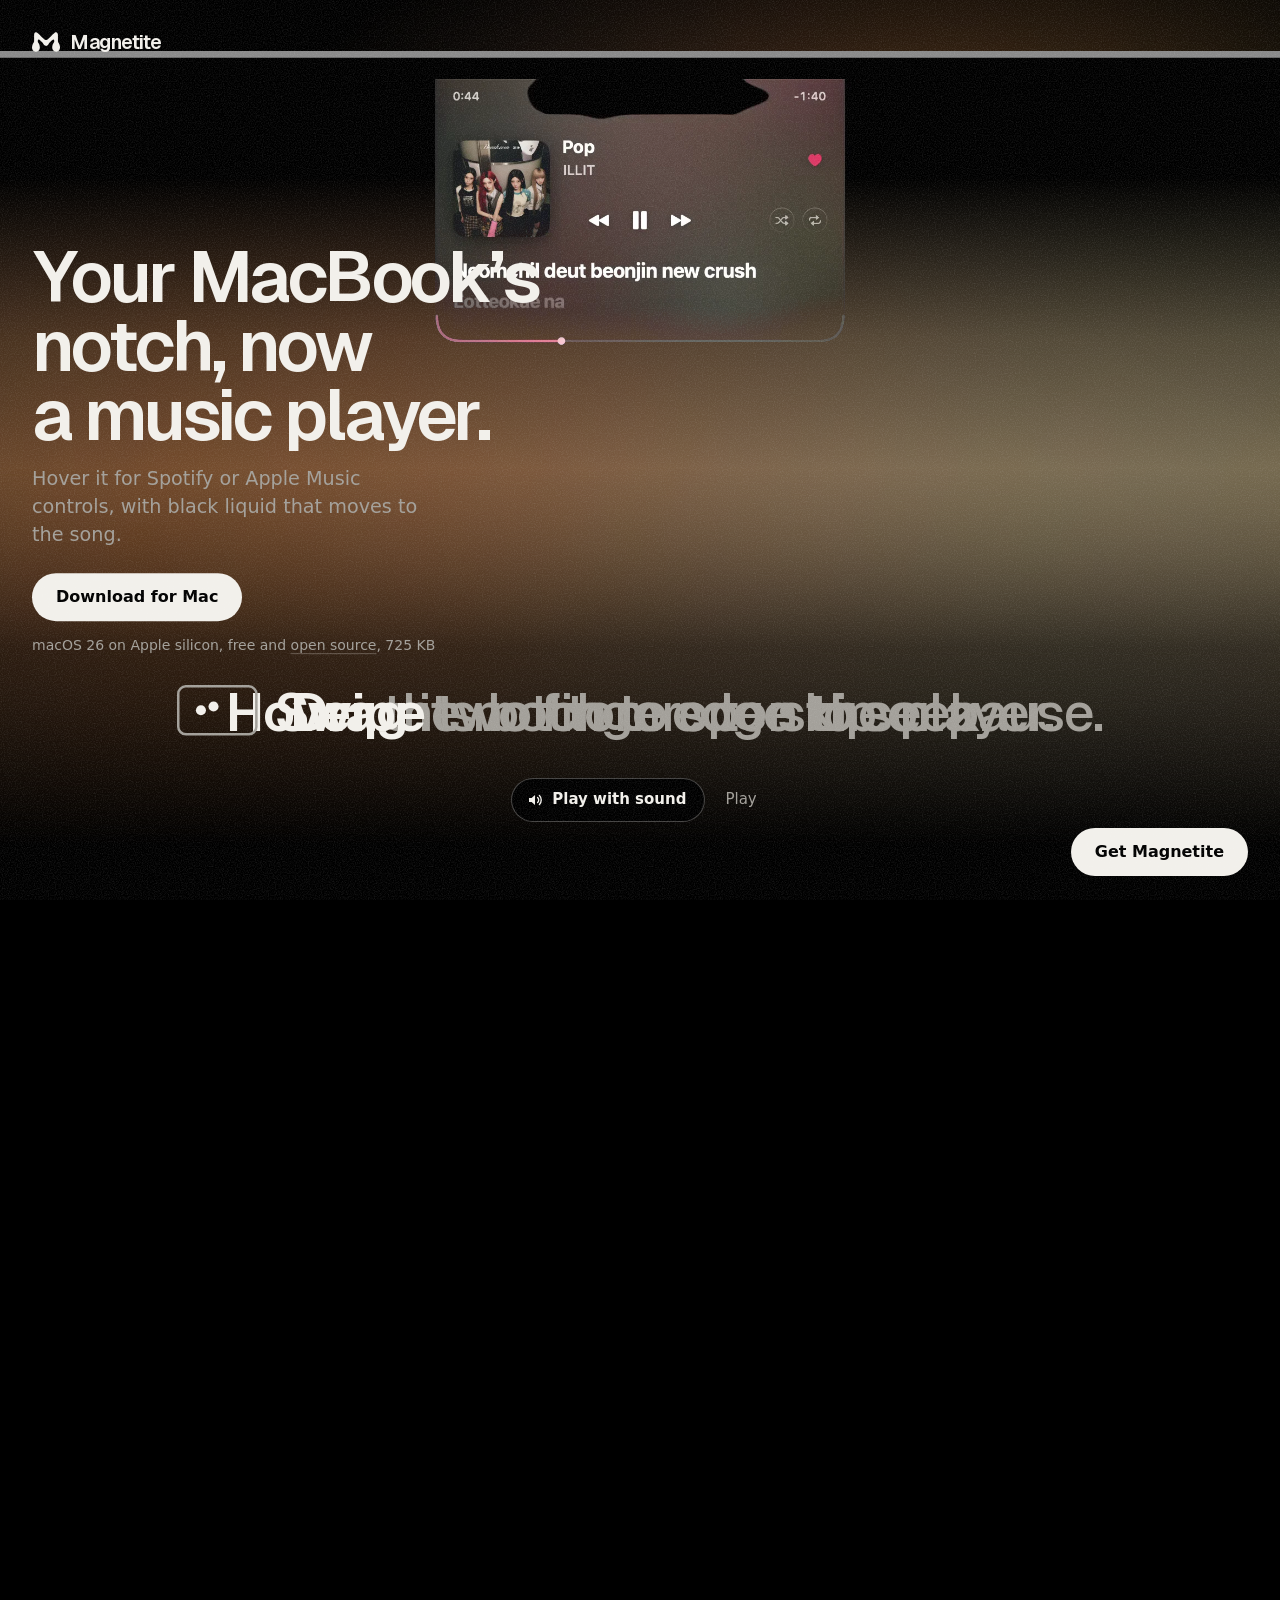
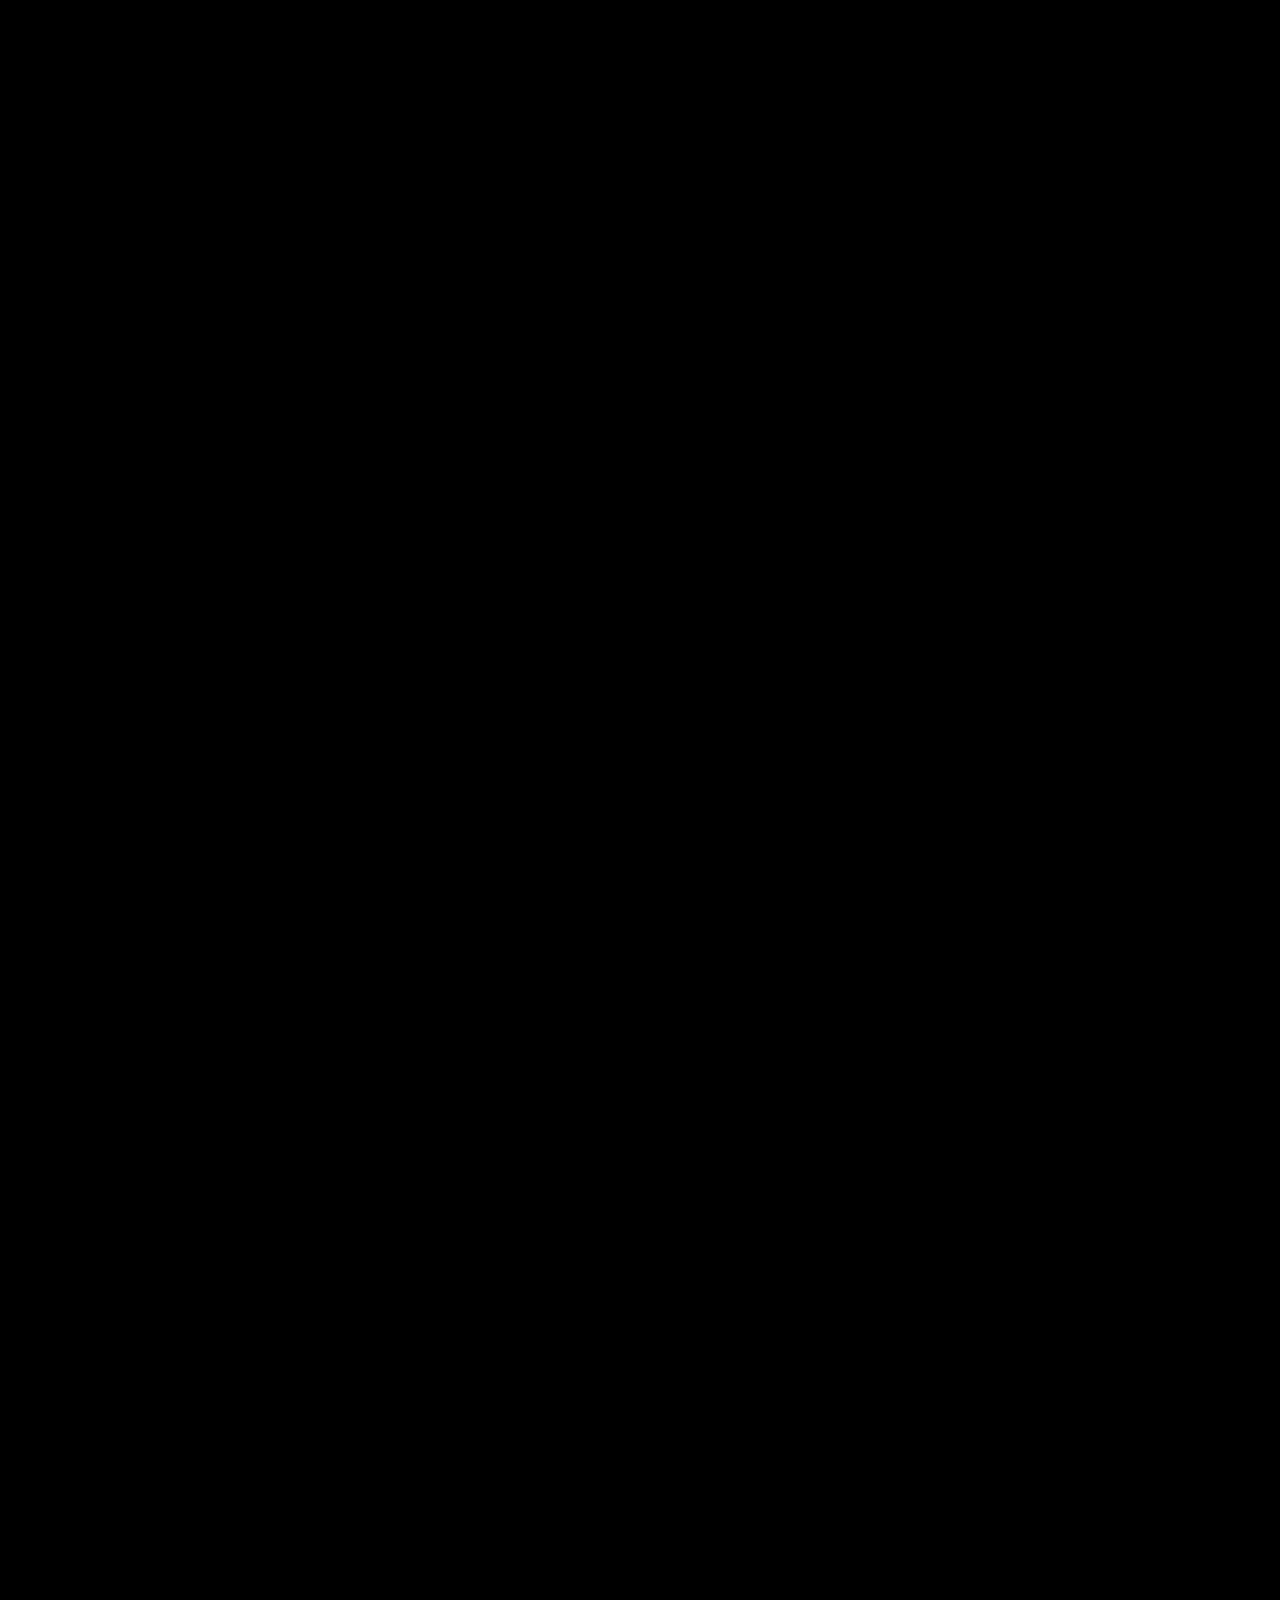
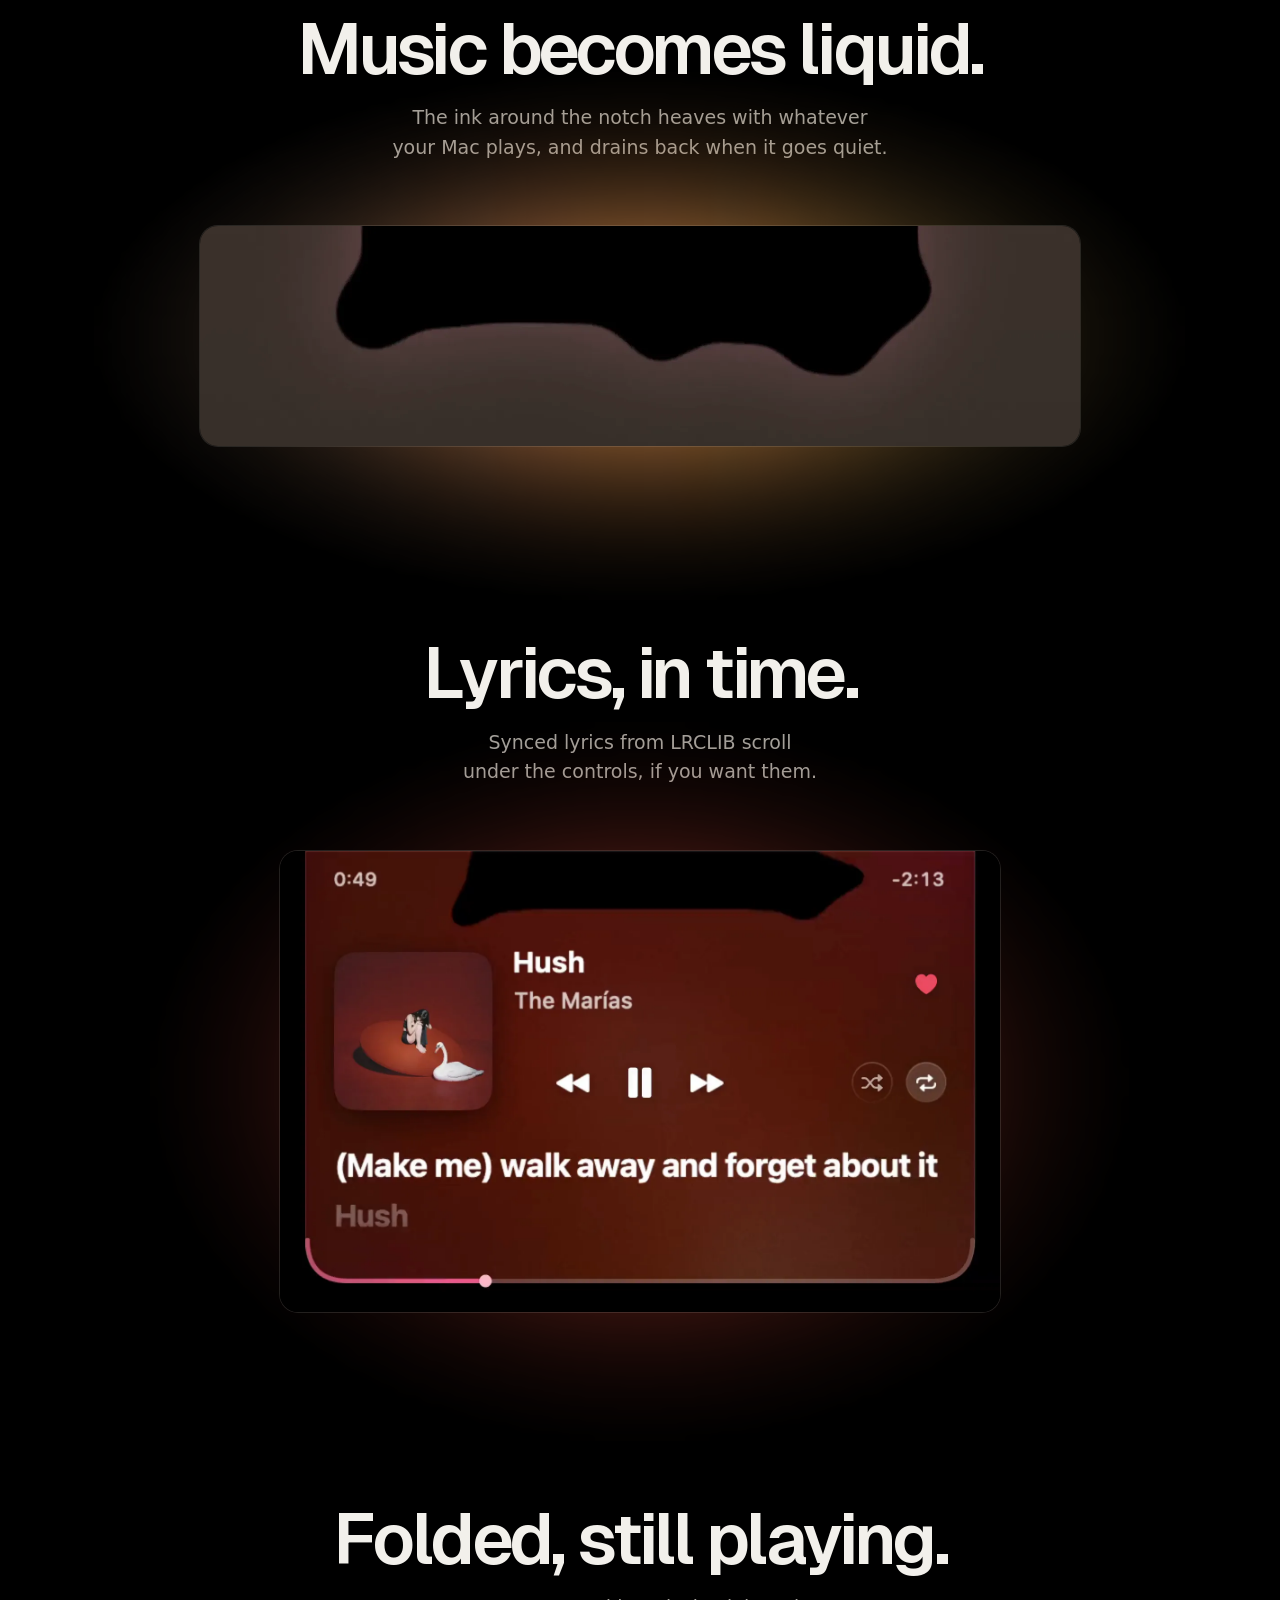
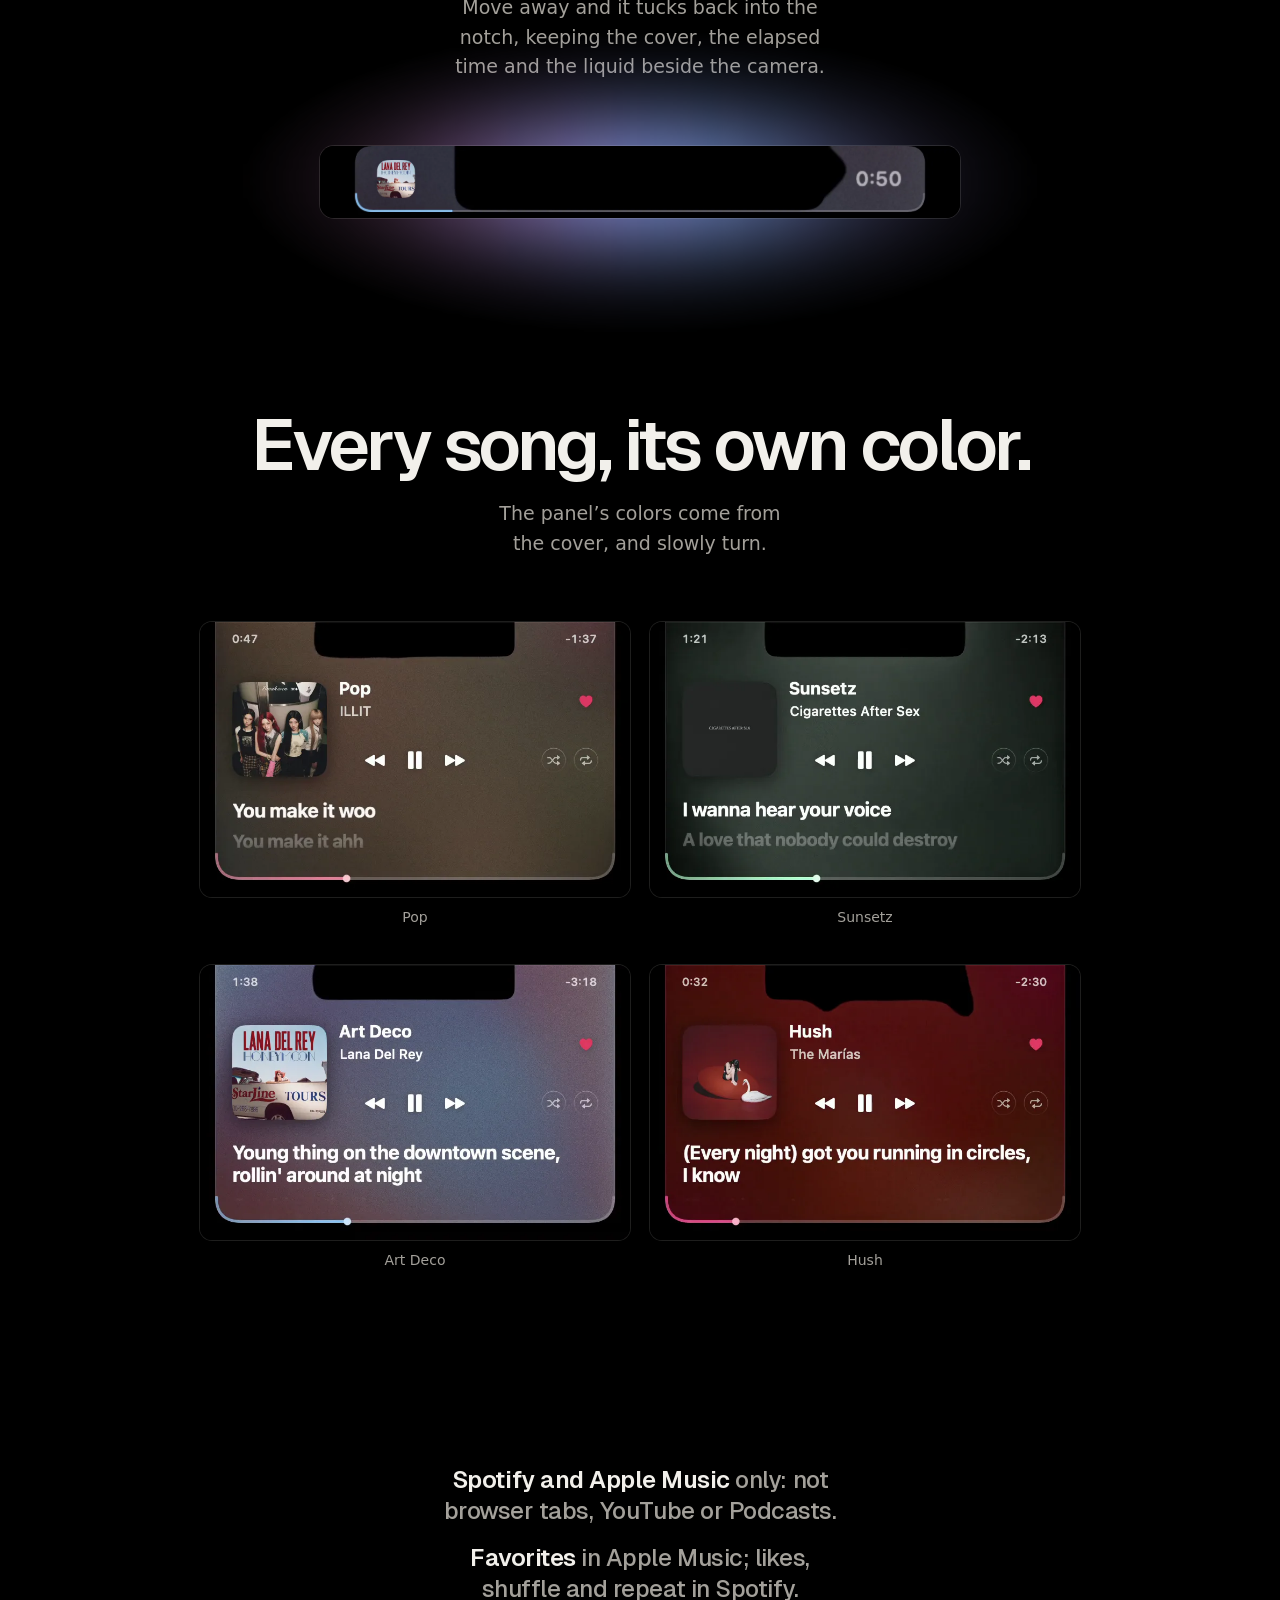
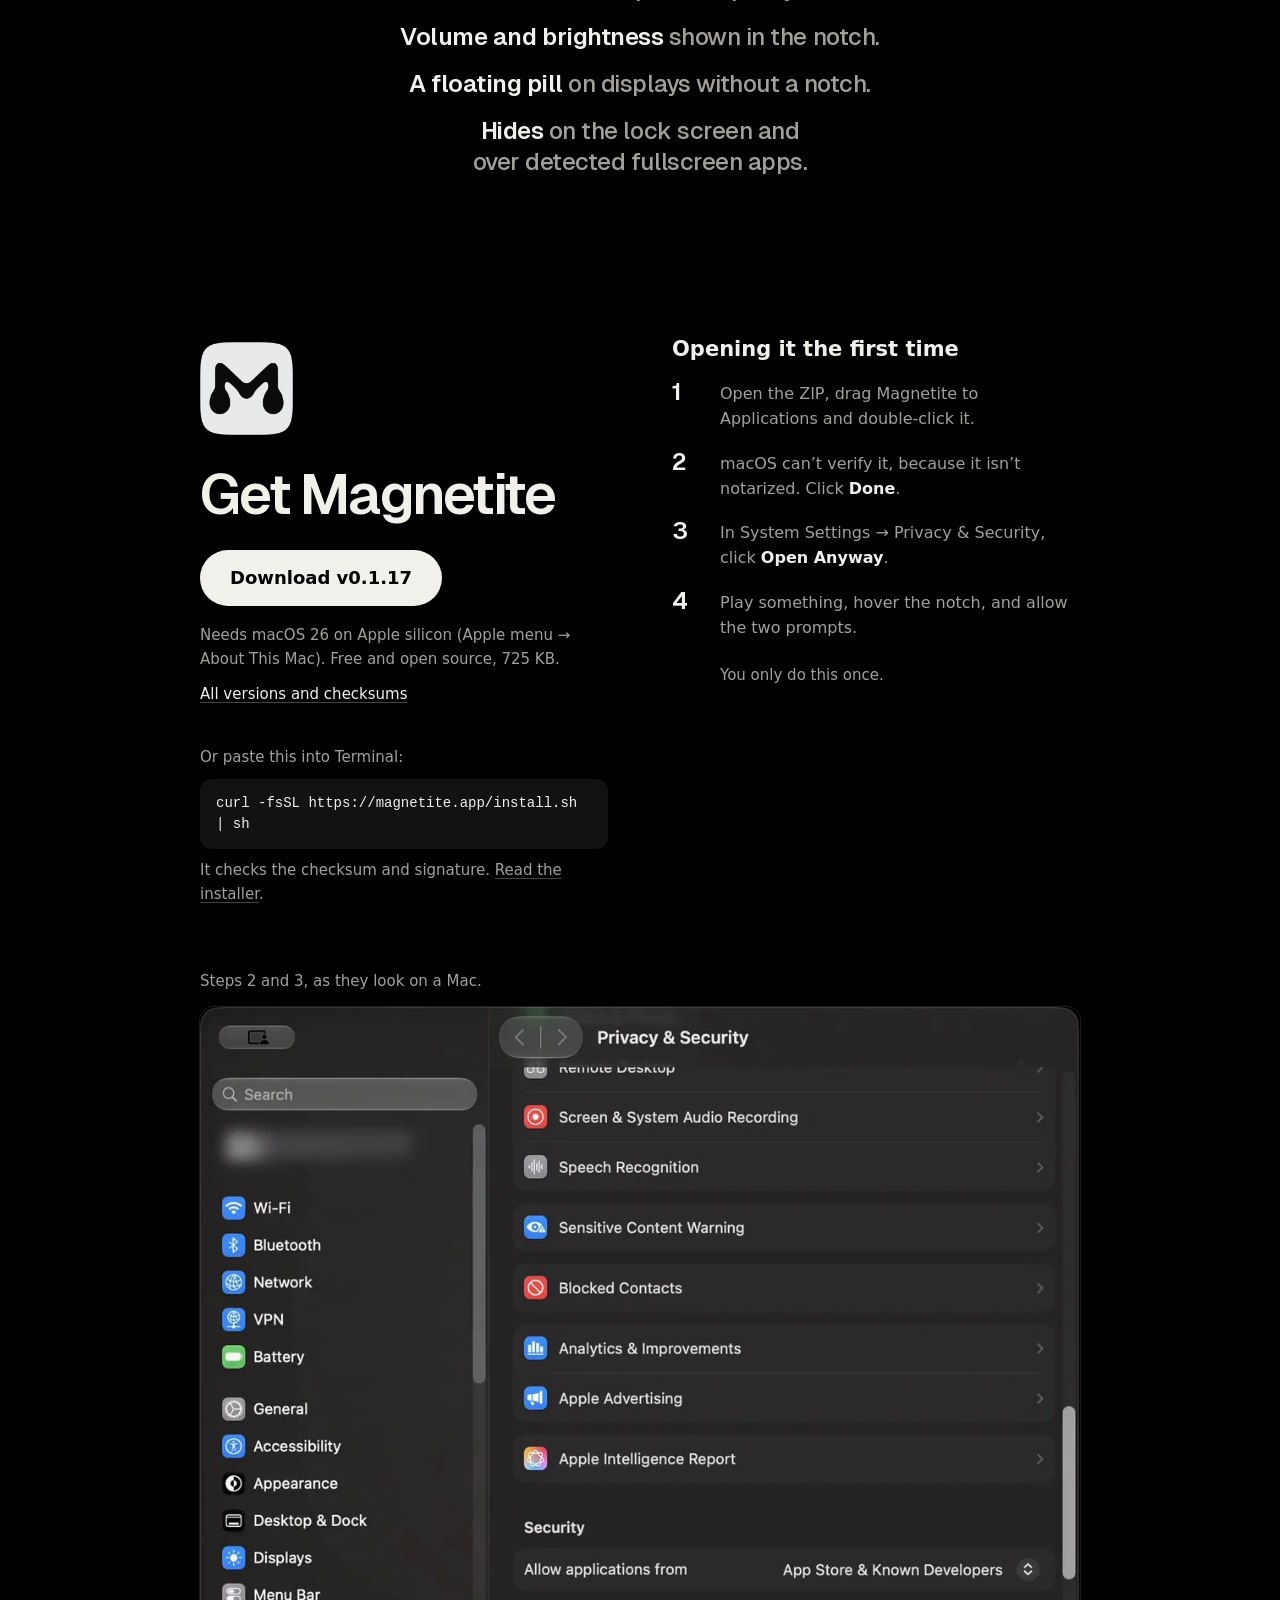
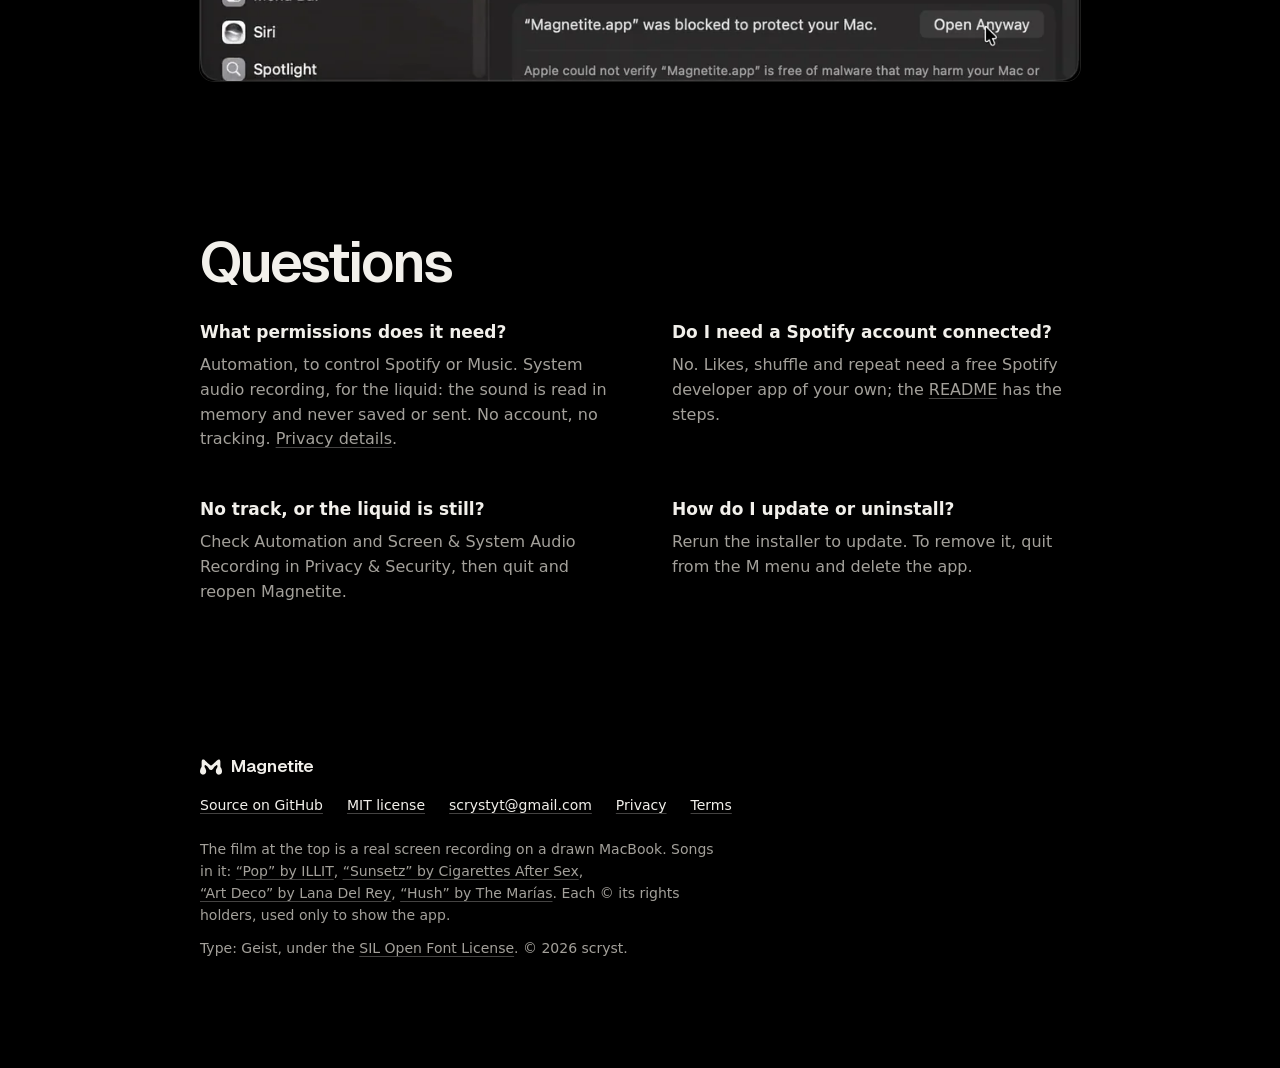
==== commit c5c44aa2: "Publish Magnetite site from f43c14a" ====
--- a/index.html
+++ b/index.html
@@ -21,14 +21,14 @@
 <meta property="og:description" content="Spotify and Apple Music in your MacBook notch. Free and open source, with ferrofluid that moves to the song. macOS 26+, Apple silicon.">
 <!-- og:image needs an absolute URL. -->
 <meta property="og:url" content="https://magnetite.app/">
-<meta property="og:image" content="https://magnetite.app/og.png">
+<meta property="og:image" content="https://magnetite.app/og.png?v=51fbaf41f473">
 <meta property="og:image:width" content="1200">
 <meta property="og:image:height" content="630">
 <meta property="og:image:alt" content="Magnetite's player open under a MacBook notch, with the song's lyrics under the controls and black ferrofluid around the notch.">
 <meta name="twitter:card" content="summary_large_image">
 <meta name="twitter:title" content="Magnetite: a ferrofluid music player for the MacBook notch">
 <meta name="twitter:description" content="Spotify and Apple Music in your MacBook notch. Free and open source, with ferrofluid that moves to the song. macOS 26+, Apple silicon.">
-<meta name="twitter:image" content="https://magnetite.app/og.png">
+<meta name="twitter:image" content="https://magnetite.app/og.png?v=51fbaf41f473">
 <meta name="twitter:image:alt" content="Magnetite's player open under a MacBook notch, with the song's lyrics under the controls and black ferrofluid around the notch.">
 
 <script type="application/ld+json">
@@ -42,7 +42,7 @@
   "operatingSystem": "macOS 26 or later",
   "processorRequirements": "Apple silicon",
   "license": "https://github.com/scryst/magnetite/blob/main/LICENSE",
-  "softwareVersion": "0.1.14",
+  "softwareVersion": "0.1.17",
   "image": "https://magnetite.app/og.png",
   "screenshot": "https://magnetite.app/media/demo-poster.webp",
   "isAccessibleForFree": true,
@@ -53,14 +53,26 @@
     "On-device audio processing with no tracking"
   ],
   "author": { "@type": "Person", "name": "scryst" },
-  "downloadUrl": "https://github.com/scryst/magnetite-releases/releases/download/v0.1.14/Magnetite-0.1.14.zip",
+  "publisher": { "@id": "https://magnetite.app/#scryst" },
+  "downloadUrl": "https://github.com/scryst/magnetite-releases/releases/download/v0.1.17/Magnetite-0.1.17.zip",
+  "fileSize": "725 KB",
   "offers": { "@type": "Offer", "price": "0", "priceCurrency": "USD" }
 }
 </script>
+<script type="application/ld+json">
+{
+  "@context": "https://schema.org",
+  "@type": "Organization",
+  "@id": "https://magnetite.app/#scryst",
+  "name": "scryst",
+  "url": "https://github.com/scryst",
+  "logo": "https://magnetite.app/apple-touch-icon.png"
+}
+</script>
 
 <link rel="preload" href="fonts/geist-var-latin.woff2" as="font" type="font/woff2" crossorigin>
-<link rel="stylesheet" href="css/type.css">
-<link rel="stylesheet" href="css/magnetite.css">
+<link rel="stylesheet" href="css/type.css?v=f43c14a">
+<link rel="stylesheet" href="css/magnetite.css?v=f43c14a">
 </head>
 <body>
 <a class="skip-link" href="#main">Skip to content</a>
@@ -123,14 +135,16 @@
       <!-- The light behind the MacBook, in the color of the song on its screen.
            site.js draws it from the stills test/bake-glow.py bakes from the film. -->
       <div class="glow" aria-hidden="true"><canvas data-glow width="120" height="80"></canvas></div>
-      <div class="pitch">
+      <!-- Big type's line boxes rise a few px past their box, and the glows behind the
+           clips bleed on purpose: allowed here, with the text inside still checked. -->
+      <div class="pitch" data-render-check-allow="spills">
         <h1 class="hero__title" id="hero-title">Your MacBook’s notch, now a music&nbsp;player.</h1>
         <p class="pitch__lede">Hover it for Spotify or Apple Music controls, with black liquid that moves to the&nbsp;song.</p>
         <div class="pitch__actions">
-          <a class="button" data-download data-share rel="external" href="https://github.com/scryst/magnetite-releases/releases/download/v0.1.14/Magnetite-0.1.14.zip"
-             aria-describedby="hero-requires"><span data-share-label>Download for Mac</span><span class="visually-hidden">, Magnetite v0.1.14 ZIP from GitHub</span></a>
+          <a class="button" data-download data-share rel="external" href="https://github.com/scryst/magnetite-releases/releases/download/v0.1.17/Magnetite-0.1.17.zip"
+             aria-describedby="hero-requires"><span data-share-label>Download for Mac</span><span class="visually-hidden">, Magnetite v0.1.17 ZIP from GitHub</span></a>
         </div>
-        <p class="pitch__meta" data-requires id="hero-requires">macOS 26 on Apple silicon · Free and <a href="https://github.com/scryst/magnetite" rel="external">open source</a> · 758 KB</p>
+        <p class="pitch__meta" data-requires id="hero-requires">macOS 26 on Apple silicon, free and <a href="https://github.com/scryst/magnetite" rel="external">open source</a>, 725 KB</p>
       </div>
 
       <!-- The MacBook is drawn; the player on its screen is a screen recording of the
@@ -150,6 +164,11 @@
                    width="800" height="512" poster="media/demo-poster.webp" aria-describedby="demo-description">
               <source src="media/demo.mp4" type="video/mp4">
             </video>
+            <!-- Each gesture as it is named below: the same window filmed with the
+                 pointer drawn while tools/gesturetake does it for real. -->
+            <video class="mac__film mac__move" data-move muted loop playsinline preload="none" width="800" height="512" src="media/move-hover.mp4" aria-hidden="true"></video>
+            <video class="mac__film mac__move" data-move muted loop playsinline preload="none" width="800" height="512" src="media/move-drag.mp4" aria-hidden="true"></video>
+            <video class="mac__film mac__move" data-move="swipe" muted loop playsinline preload="none" width="800" height="512" src="media/move-swipe.mp4" aria-hidden="true"></video>
             <span class="mac__notch" aria-hidden="true"></span>
           </div>
         </div>
@@ -181,7 +200,7 @@
       <ol class="moves" aria-label="How it works" data-render-check-ignore>
         <li><b>Hover</b> the notch to open the player.</li>
         <li><b>Drag</b> its bottom edge to seek.</li>
-        <li><b>Swipe</b> two fingers to skip or pause.</li>
+        <li><svg class="pad" viewBox="0 0 64 40" aria-hidden="true"><rect x="1" y="1" width="62" height="38" rx="6"/><g data-fingers><circle cx="19" cy="20" r="4"/><circle cx="29" cy="17" r="4"/></g></svg><b>Swipe</b> two fingers to skip or pause.</li>
       </ol>
 
       <div class="stage__foot">
@@ -197,34 +216,35 @@
   <!-- What it does, shown in clips filmed for each section from the running app,
        each a crossfade loop (test/bake-glow.py has the glow stills). Every line is a shipped feature or a real
        limit (APP.md, README.md, the M menu). -->
-  <section class="tour" id="features" aria-labelledby="tour-title">
+  <section class="tour" id="features" aria-labelledby="tour-title" data-render-check-allow="spills">
     <h2 class="visually-hidden" id="tour-title">What’s in Magnetite</h2>
 
     <!-- The liquid up close: not a screen recording but the app's own analyser, sim and
-         view fed the film's audio of Pop and drawn at 6x by tools/fluidfilm
-         (FLUIDFILM_SCALE=6, Pop's panel colors), cropped to the notch. -->
-    <figure class="shot shot--liquid">
+         view fed Pop as Spotify played it, its chorus and then the silence once it is
+         paused, drawn at 6x by tools/fluidfilm (FLUIDFILM_SCALE=6, Pop's panel
+         colors), cropped to the notch. It starts and ends on the bare notch, so it loops. -->
+    <figure class="shot shot--liquid" data-render-check-allow="spills">
       <figcaption id="liquid-text"><b>Music becomes liquid.</b> <span>The ink around the notch heaves with whatever your Mac plays, and drains back when it goes quiet.</span></figcaption>
       <div class="shot__media shot__media--pop">
         <video data-clip muted loop playsinline preload="none" width="1760" height="440"
                src="media/liquid.mp4" poster="media/liquid-poster.webp" aria-describedby="liquid-text liquid-more"></video>
       </div>
       <p class="visually-hidden" id="liquid-more">A close-up of the black liquid around the notch, drawn by Magnetite’s own
-        simulation from the sound of Pop by ILLIT: it heaves on each beat, then drains back into the notch as the track goes quiet.</p>
-    </figure>
-
-    <figure class="shot shot--lyrics">
+        simulation from the sound of Pop by ILLIT: it heaves on each kick of the chorus, then drains back into the notch once the track is paused.</p>
+    </figure>
+
+    <figure class="shot shot--lyrics" data-render-check-allow="spills">
       <figcaption id="lyrics-text"><b>Lyrics, in time.</b> <span>Synced lyrics from LRCLIB scroll under the controls, if you want them.</span></figcaption>
       <div class="shot__media shot__media--hush">
-        <video data-clip muted loop playsinline preload="none" width="800" height="512"
+        <video data-clip muted loop playsinline preload="none" width="1600" height="1024"
                src="media/lyrics.mp4" poster="media/lyrics-poster.webp" aria-describedby="lyrics-text"></video>
       </div>
     </figure>
 
-    <figure class="shot shot--closed">
+    <figure class="shot shot--closed" data-render-check-allow="spills">
       <figcaption id="closed-text"><b>Folded, still playing.</b> <span>Move away and it tucks back into the notch, keeping the cover, the elapsed time and the liquid beside the camera.</span></figcaption>
       <div class="shot__media shot__media--artdeco">
-        <video data-clip muted loop playsinline preload="none" width="640" height="72"
+        <video data-clip muted loop playsinline preload="none" width="1920" height="216"
                src="media/closed.mp4" poster="media/closed-poster.webp" aria-describedby="closed-text"></video>
       </div>
     </figure>
@@ -252,9 +272,9 @@
     <div class="get__main">
       <img class="get__icon" src="media/icon.webp" width="128" height="128" loading="lazy" decoding="async" alt="">
       <h2 class="get__title" id="get-title">Get Magnetite</h2>
-      <a class="button button--big" data-download data-share rel="external" href="https://github.com/scryst/magnetite-releases/releases/download/v0.1.14/Magnetite-0.1.14.zip"
-         aria-describedby="requires"><span data-share-label>Download v0.1.14</span><span class="visually-hidden"> ZIP from GitHub</span></a>
-      <p class="get__requires" data-requires id="requires">Needs macOS 26 on Apple silicon (Apple menu → About This Mac). Free and open source, 758 KB.</p>
+      <a class="button button--big" data-download data-share rel="external" href="https://github.com/scryst/magnetite-releases/releases/download/v0.1.17/Magnetite-0.1.17.zip"
+         aria-describedby="requires"><span data-share-label>Download v0.1.17</span><span class="visually-hidden"> ZIP from GitHub</span></a>
+      <p class="get__requires" data-requires id="requires">Needs macOS 26 on Apple silicon (Apple menu → About This Mac). Free and open source, 725 KB.</p>
       <p class="get__all"><a href="https://github.com/scryst/magnetite-releases/releases" rel="external">All versions and checksums</a></p>
       <div class="get__install" id="install">
         <p>Or paste this into Terminal:</p>
@@ -334,6 +354,6 @@
     © 2026 scryst.
   </p>
 </footer>
-<script type="module" src="js/site.js"></script>
+<script type="module" src="js/site.js?v=f43c14a"></script>
 </body>
 </html>
--- a/css/magnetite.css
+++ b/css/magnetite.css
@@ -215,6 +215,8 @@
 .mac__wall::after { content: ''; position: absolute; inset: 0; background: linear-gradient(#000 9%, rgba(0, 0, 0, 0.6) 24%, rgba(0, 0, 0, 0.1) 58%, transparent 80%); }
 /* lighten: the recording's black is the bare screen, so the desktop shows through it. */
 .mac__film { position: absolute; top: 0; left: 36.772%; width: 26.455%; height: auto; background: #000; mix-blend-mode: lighten; }
+/* The gestures' loops show only on the journey, over the film, each as it is named. */
+.mac__move, .pad { display: none; }
 .mac__notch {
   position: absolute; top: 0; left: 43.88%; width: 12.24%; height: 3.26%;
   border-radius: 0 0 0.58cqw 0.58cqw;
@@ -377,11 +379,14 @@
       animation-timeline: --journey;
       animation-range: contain 6% contain 30%;
     }
-    /* Once the camera faces the screen, the base falls away into the dark. */
+    /* Once the camera faces the screen, the base falls away into the dark. It
+       starts by 17%: seen edge-on near the hinge, the deck's halftone and grit
+       mask crawl in the margin strip while scrolling (flickercheck, Chrome GPU,
+       1280x800@1: 12 hotspots with a 21% start, 8 at 18%, 0 at 17%). */
     .mac__base > * {
       animation: fade linear both, soften linear both, gone linear both;
       animation-timeline: --journey;
-      animation-range: contain 21% contain 34.5%, contain 6% contain 22%, contain 21% contain 34.5%;
+      animation-range: contain 17% contain 30.5%, contain 6% contain 22%, contain 17% contain 30.5%;
     }
     /* The lid's metal rim and edges go first, before the camera brings its
        top edge into the margin over the film, and so on a tall phone no chin
@@ -422,6 +427,30 @@
     .moves li:nth-child(1) { animation-range: contain 37.5% contain 60%; }
     .moves li:nth-child(2) { animation-range: contain 60% contain 82%; }
     .moves li:nth-child(3) { animation: say-last linear both, seen linear both; animation-timeline: --journey; animation-range: contain 82% contain 96%; }
+    /* Each gesture's loop comes in over the last as its line is said and holds
+       until the next is in, so the screen is never bare; the film goes with the
+       first and stays, unless its sound is on (site.js sets data-sound). */
+    .mac__move {
+      display: block;
+      animation: move linear both, said linear both;
+      animation-timeline: --journey;
+    }
+    .mac__move:nth-of-type(2) { animation-range: contain 37.5% contain 65.5%; }
+    .mac__move:nth-of-type(3) { animation-range: contain 60% contain 87.5%; }
+    .mac__move:nth-of-type(4) { animation: move-last linear both, seen linear both; animation-timeline: --journey; animation-range: contain 82% contain 96%; }
+    [data-demo] {
+      animation: fade linear both, gone linear both;
+      animation-timeline: --journey;
+      animation-range: contain 37.5% contain 43%;
+    }
+    [data-sound] [data-demo] { animation: none; }
+    [data-sound] .mac__move { display: none; }
+    /* A trackpad beside Swipe, its two fingers moved by site.js in step with the loop. */
+    .pad {
+      display: inline-block; width: 1.5em; height: 0.94em; margin-right: 0.3em; vertical-align: -0.1em;
+      fill: none; stroke: currentColor; stroke-width: 2;
+    }
+    .pad circle { fill: var(--ink); stroke: none; transition: opacity 120ms; }
     /* The film's controls close the group, and come in with the film. */
     .stage__foot {
       position: absolute; left: var(--gutter); right: var(--gutter); bottom: var(--top);
@@ -516,6 +545,14 @@
   25%, 75% { opacity: 1; transform: none; }
   100% { opacity: 0; transform: translateY(-16px); }
 }
+@keyframes move {
+  0% { opacity: 0; }
+  20%, 100% { opacity: 1; }
+}
+@keyframes move-last {
+  0% { opacity: 0; }
+  40%, 100% { opacity: 1; }
+}
 @keyframes say-last {
   0% { opacity: 0; transform: translateY(16px); }
   40%, 100% { opacity: 1; transform: none; }
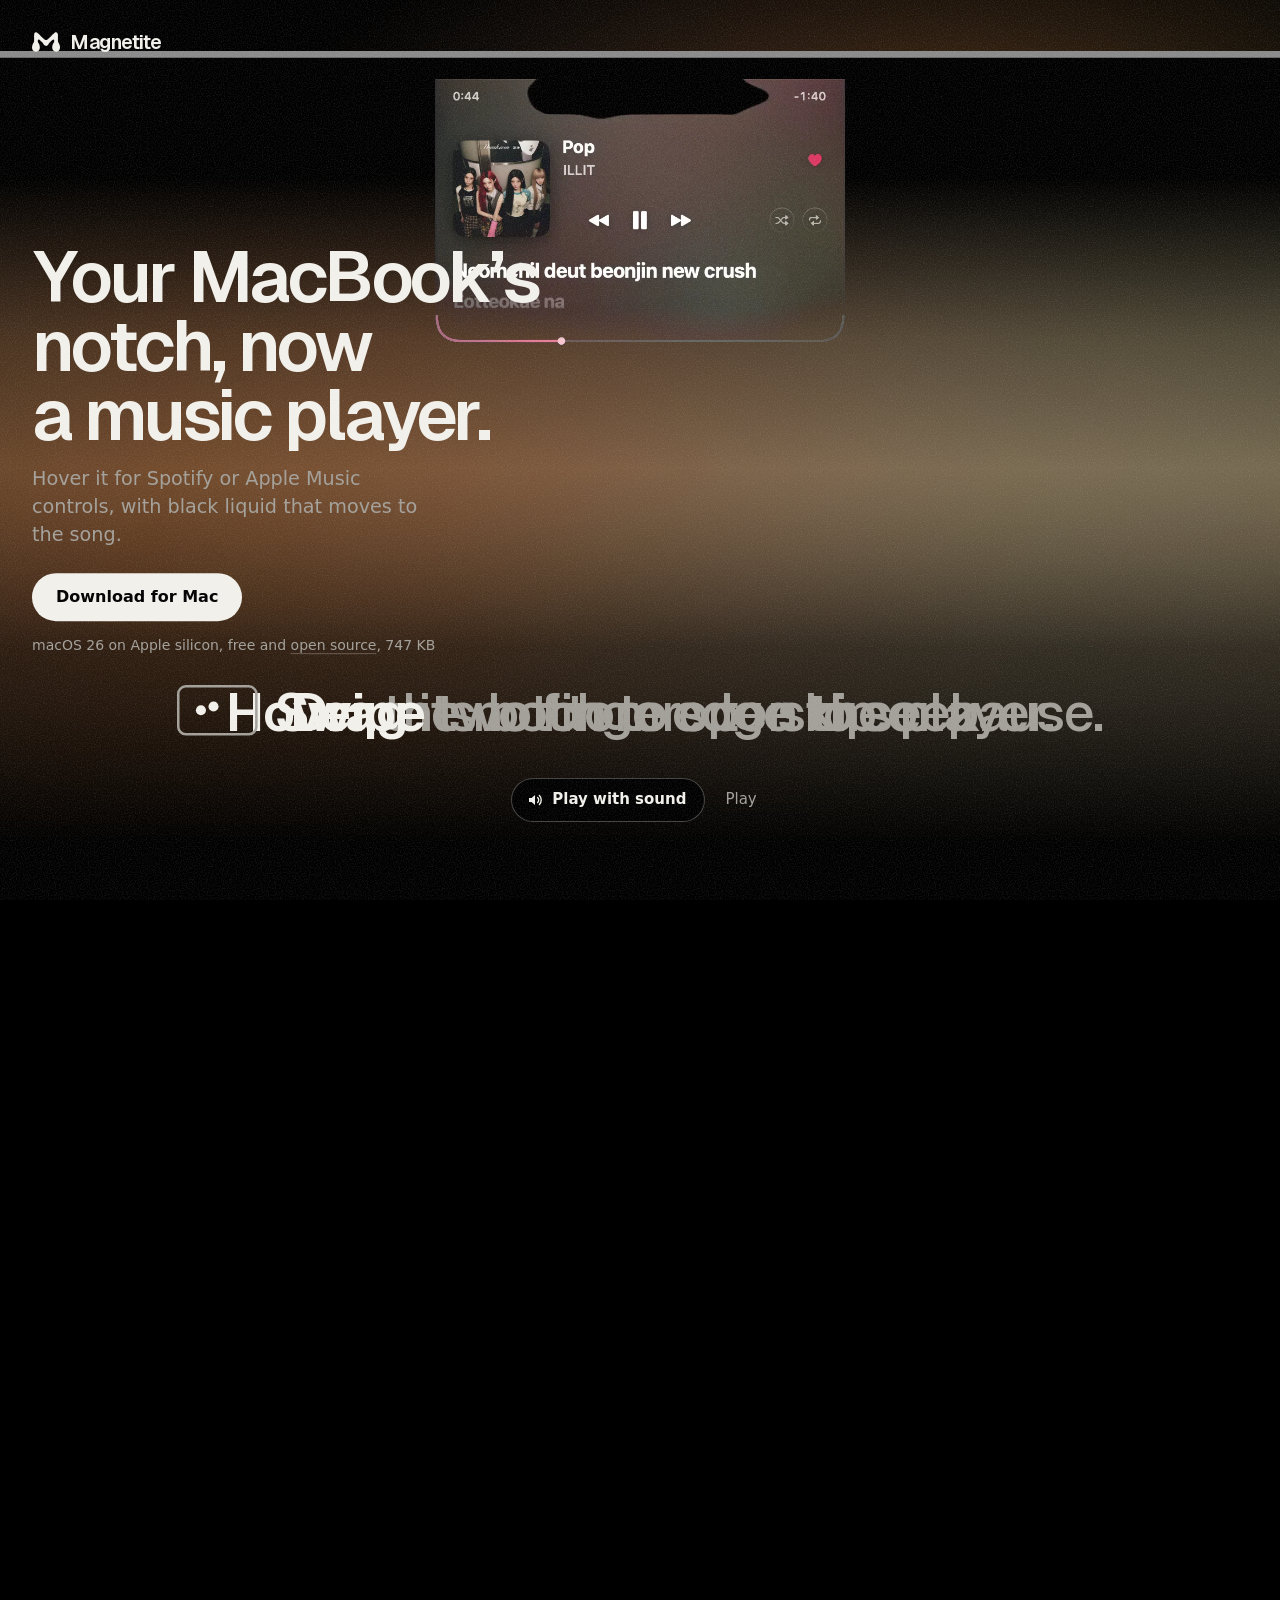
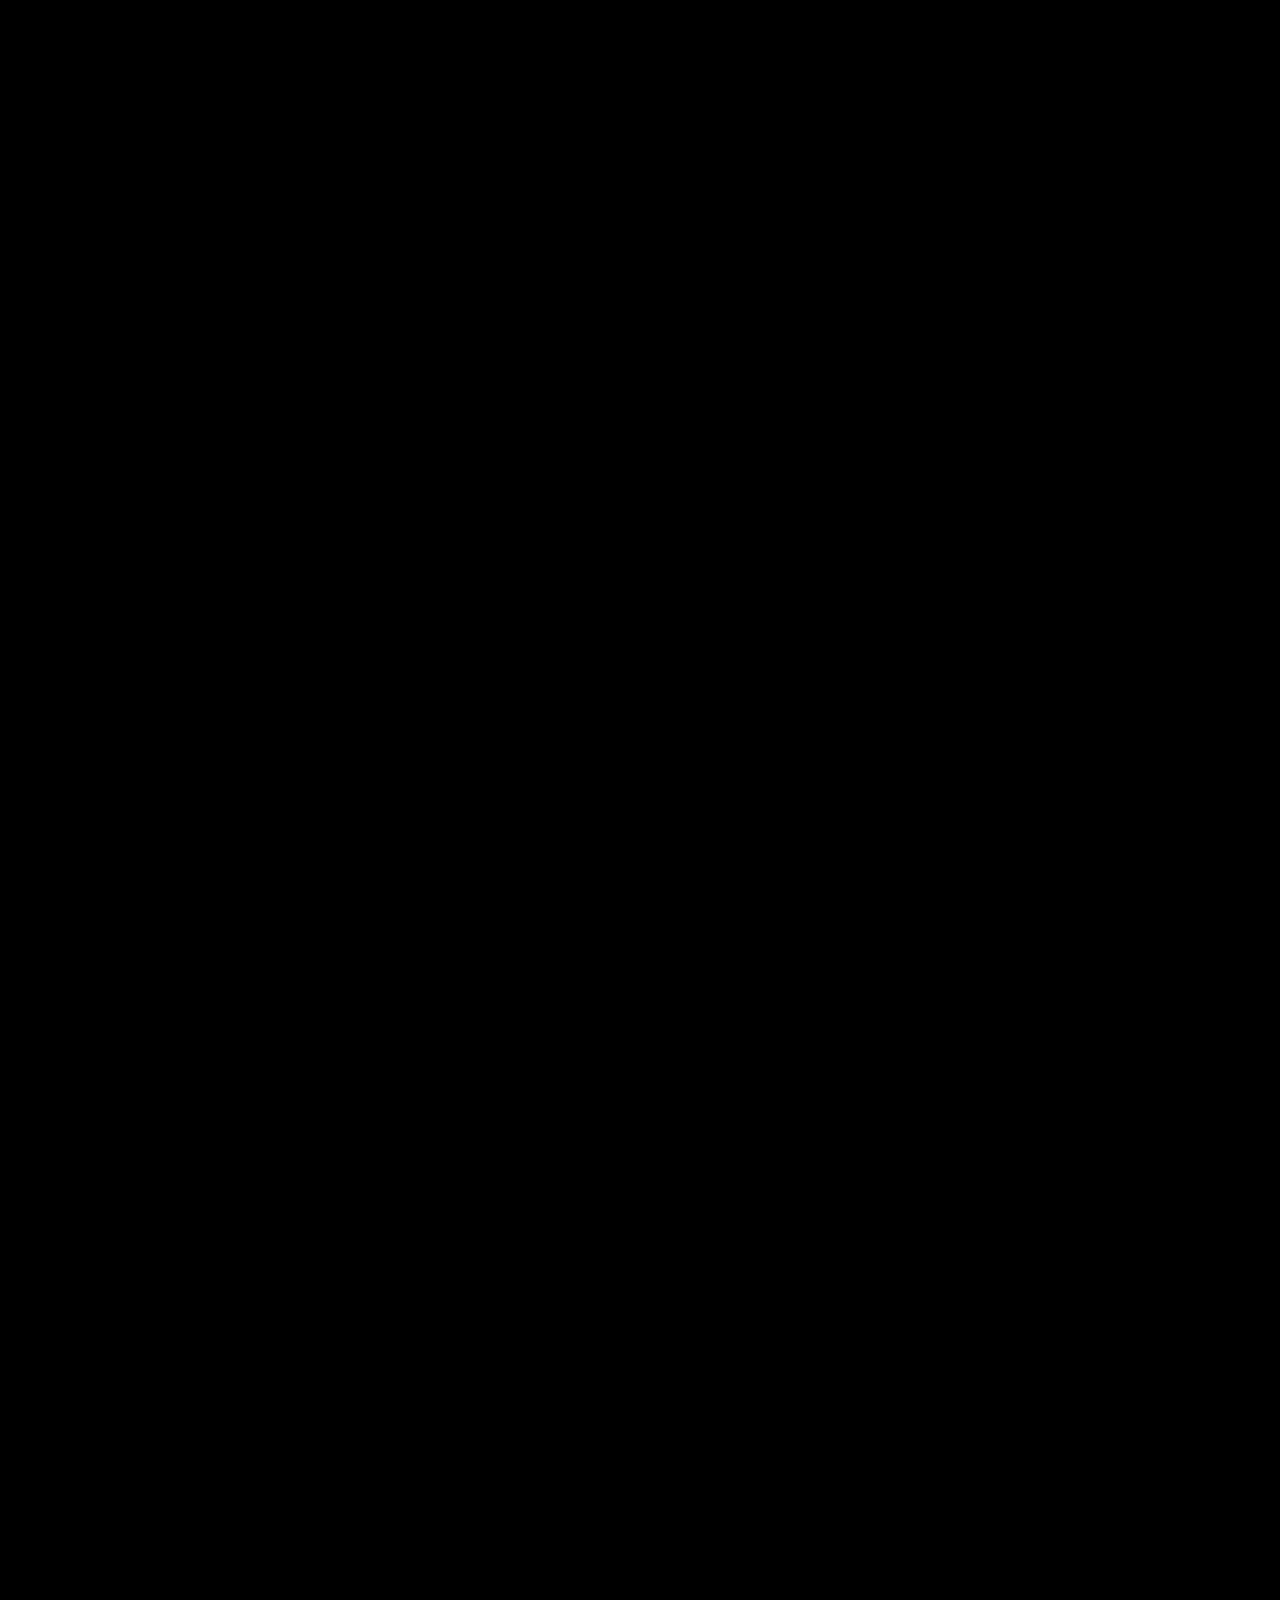
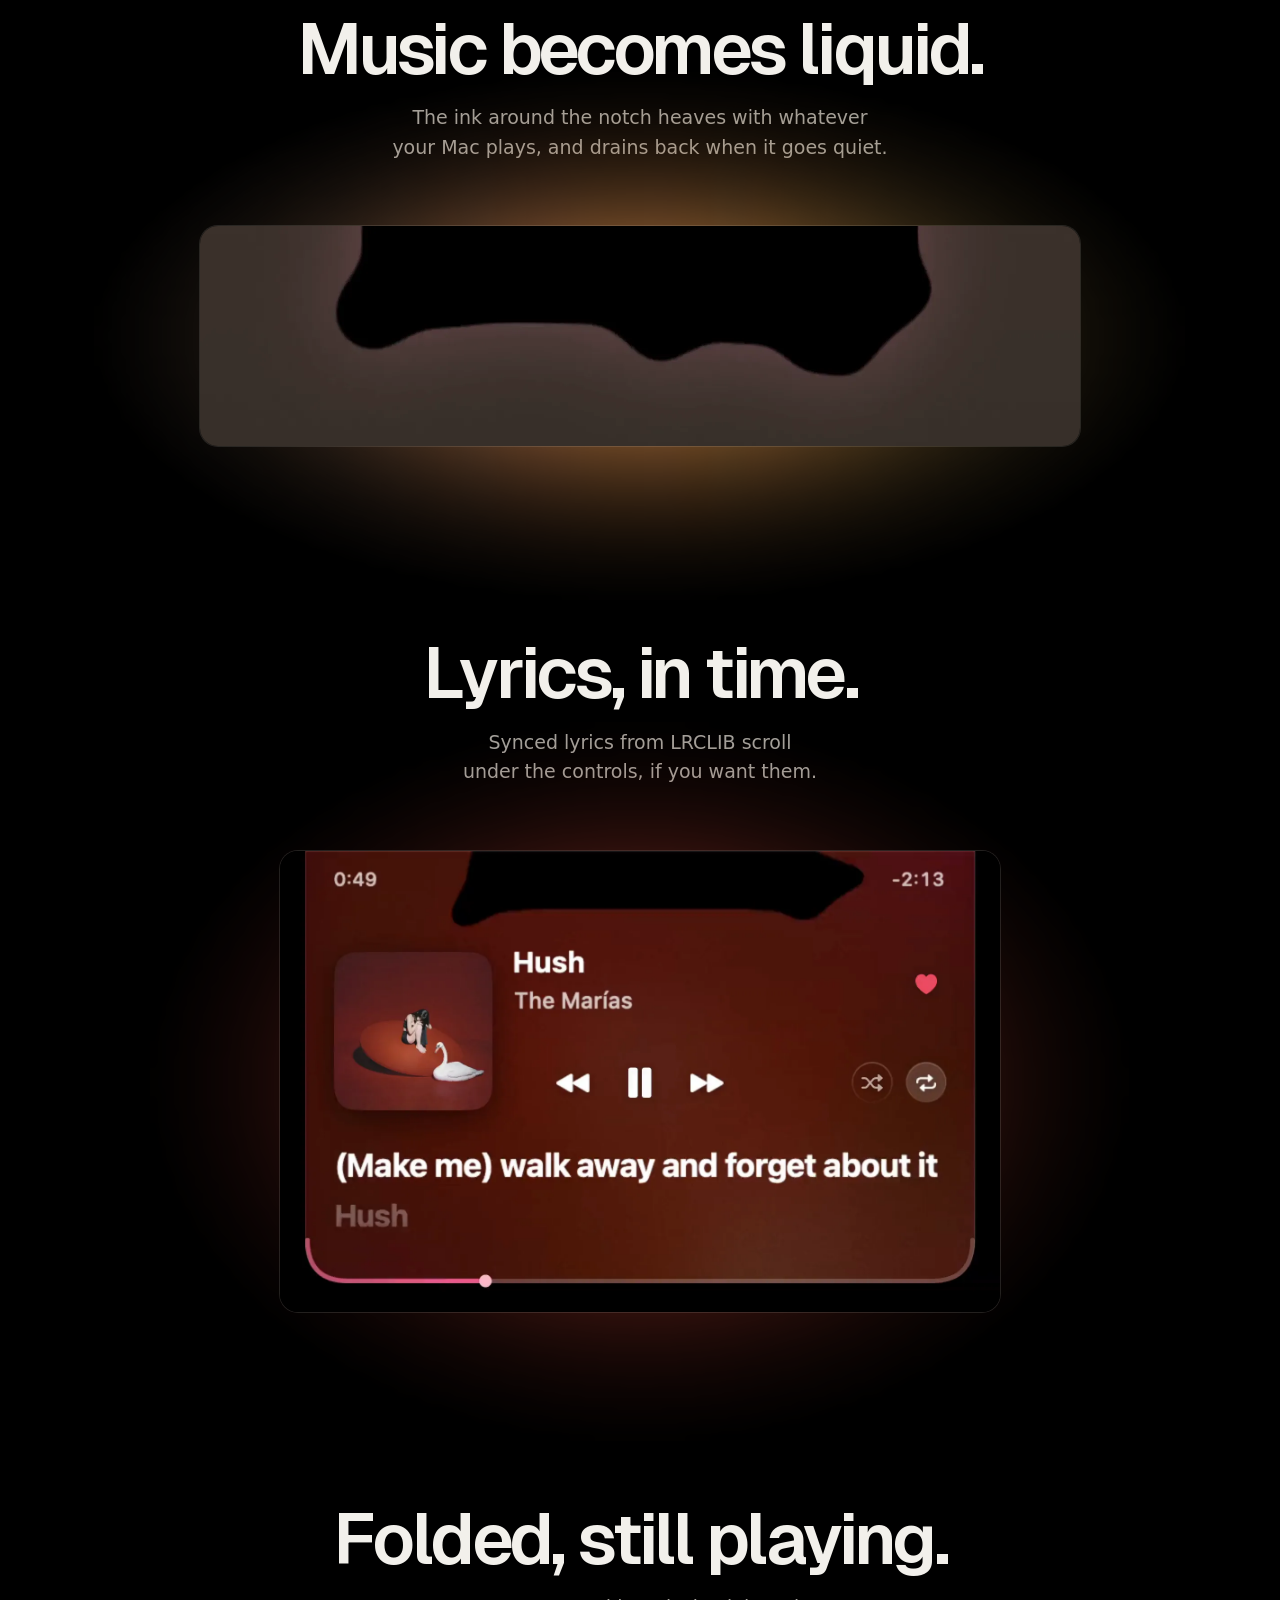
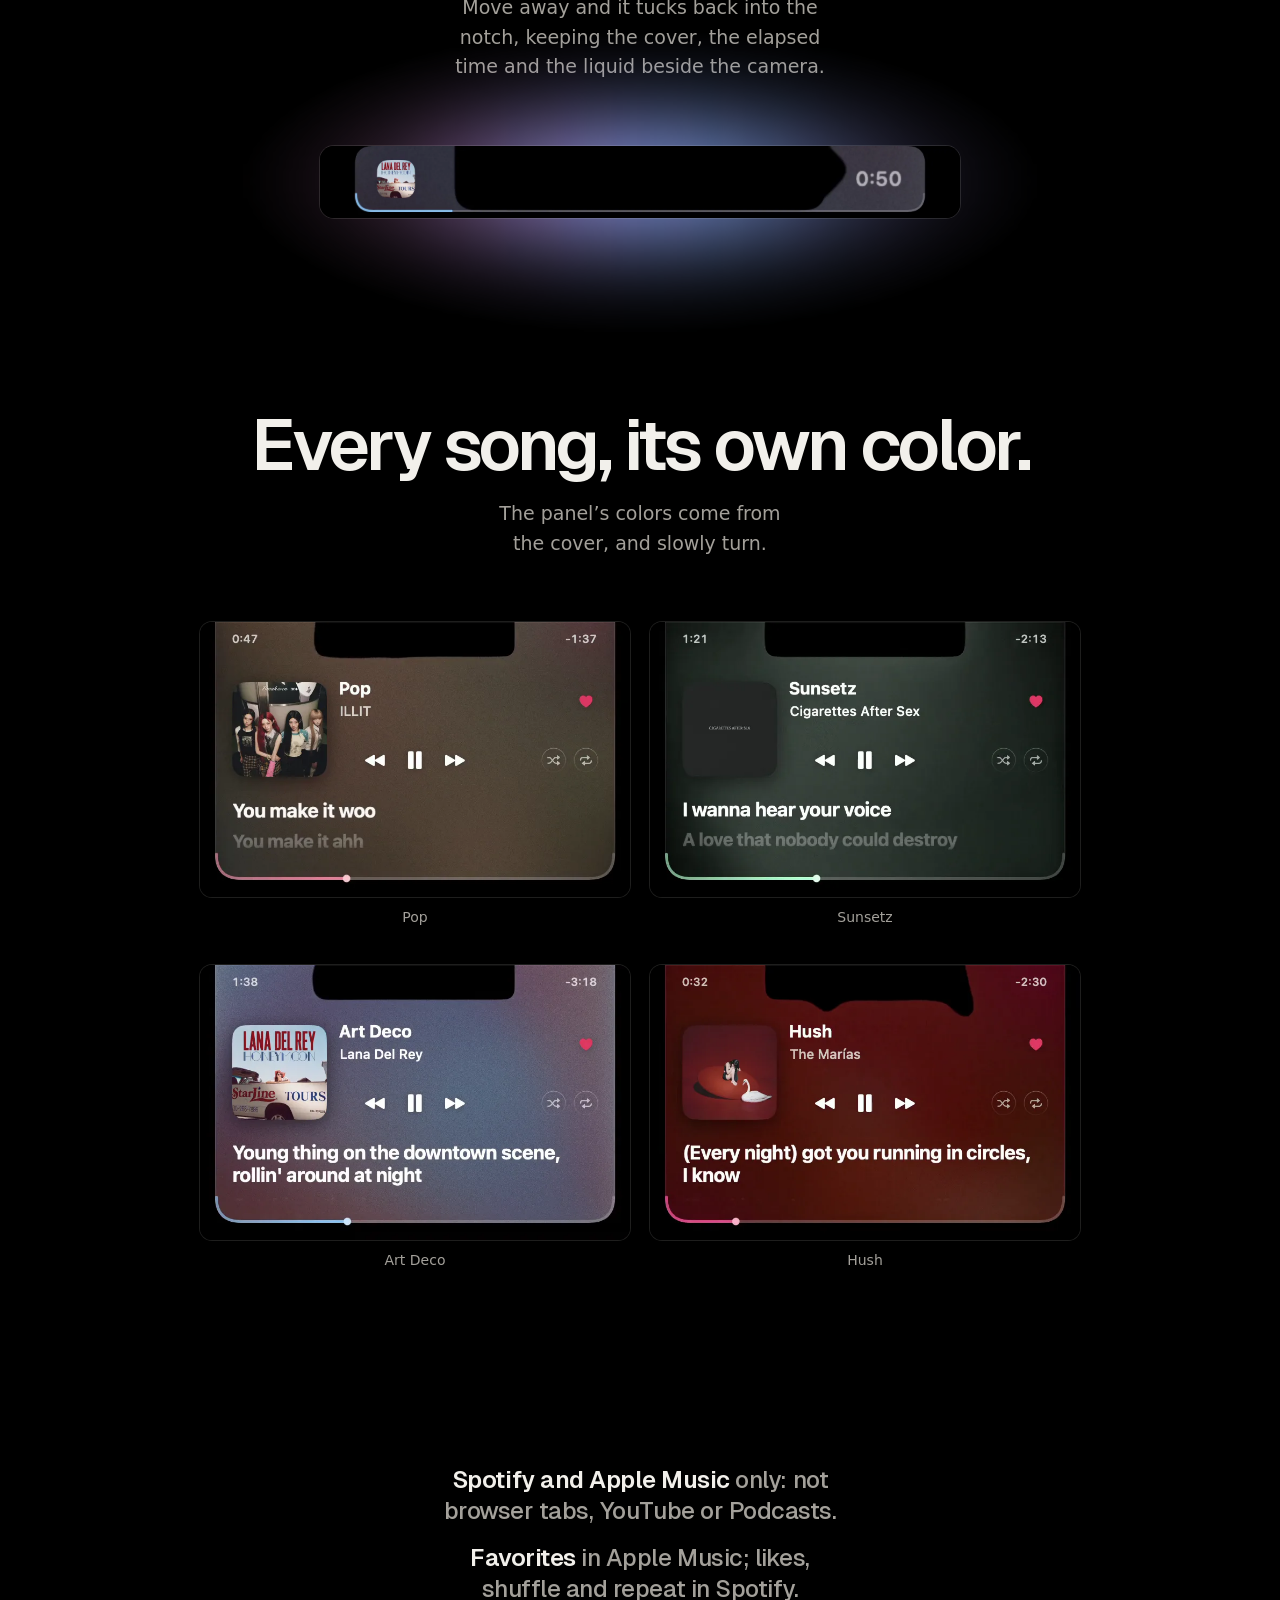
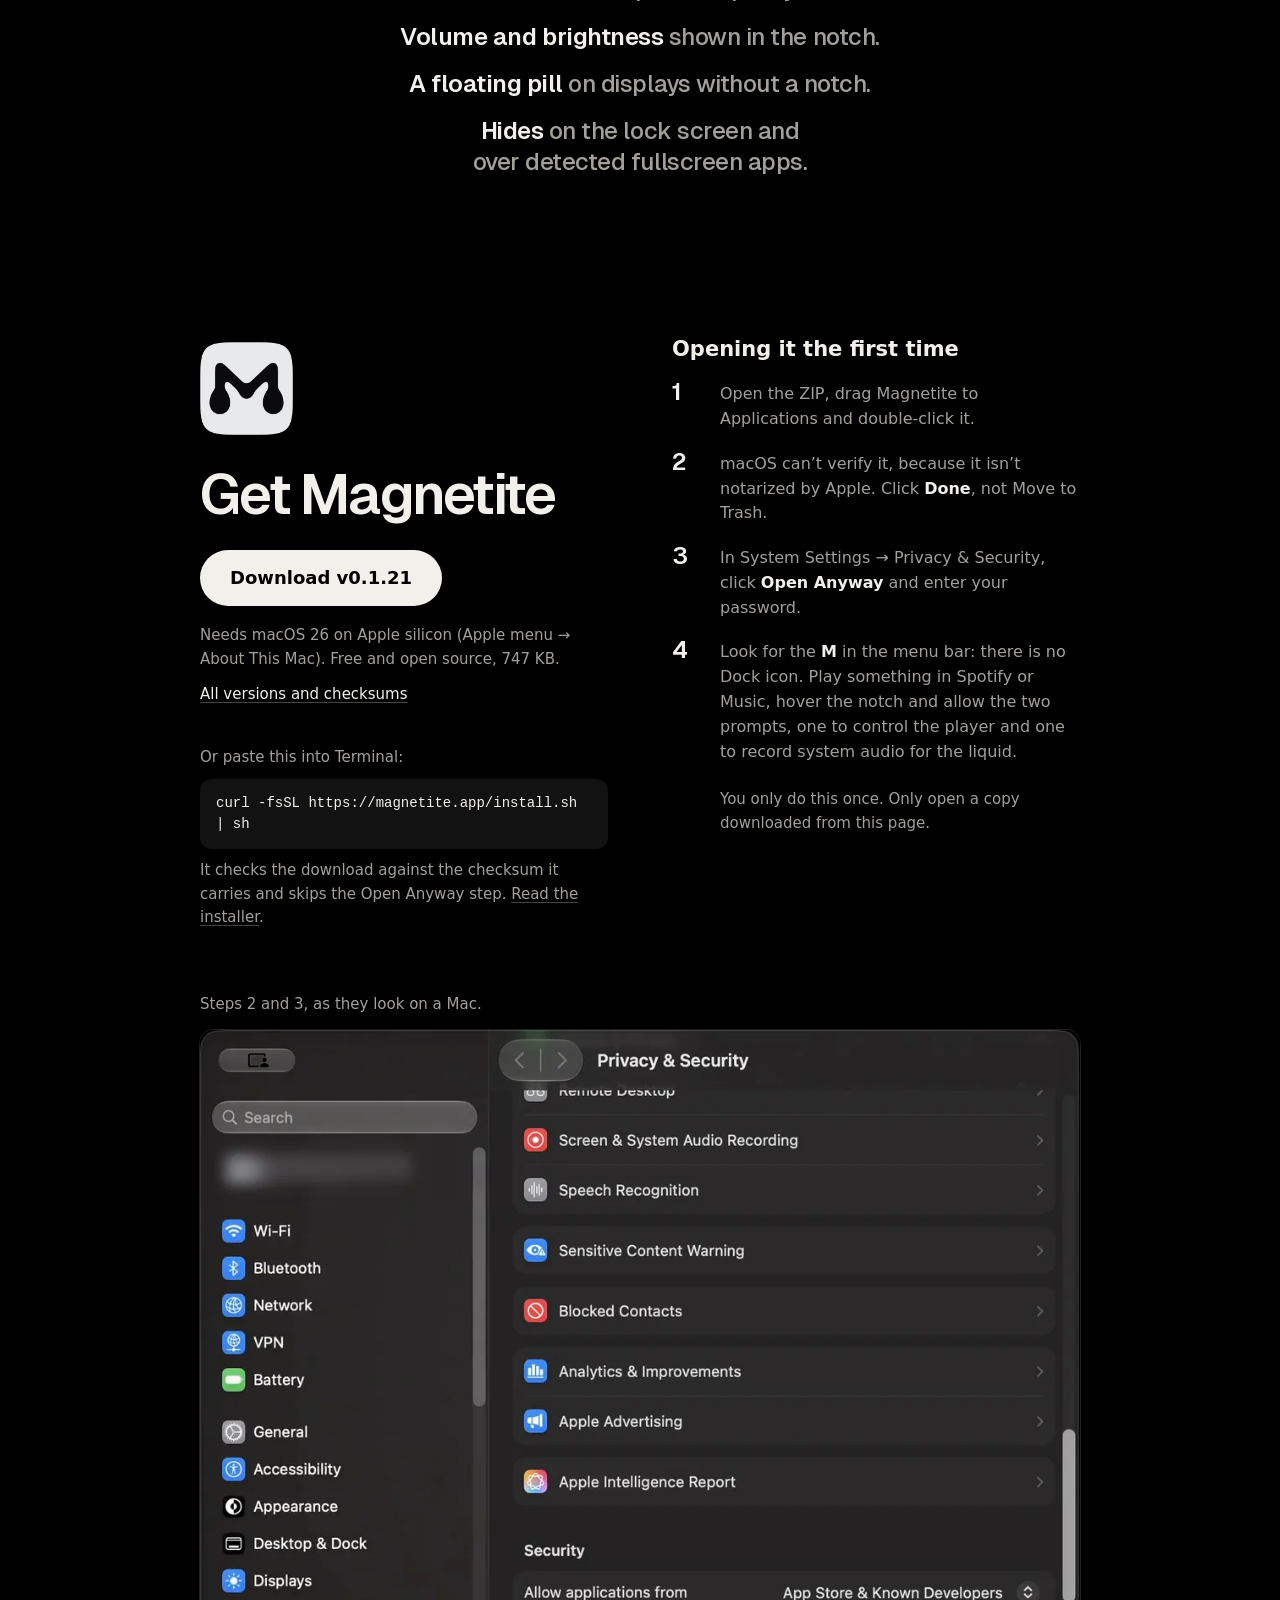
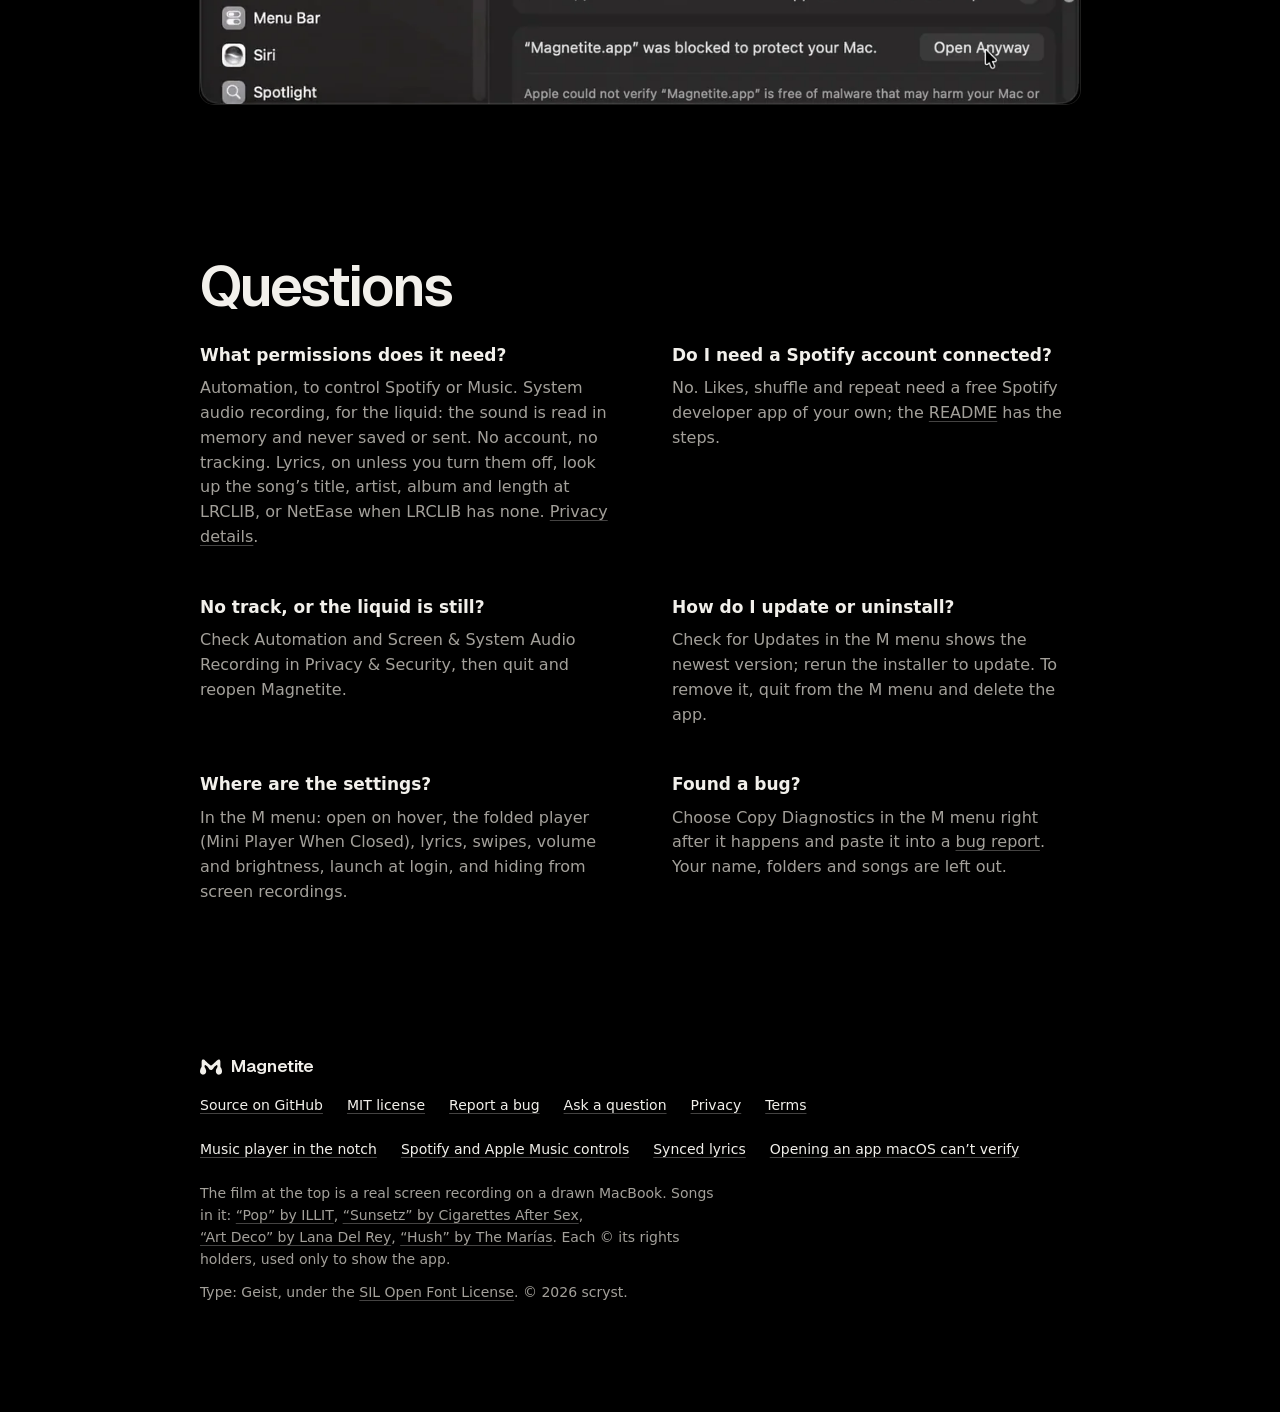
==== commit c4a310d5: "Publish Magnetite site from 7d2fe97" ====
--- a/index.html
+++ b/index.html
@@ -42,7 +42,7 @@
   "operatingSystem": "macOS 26 or later",
   "processorRequirements": "Apple silicon",
   "license": "https://github.com/scryst/magnetite/blob/main/LICENSE",
-  "softwareVersion": "0.1.17",
+  "softwareVersion": "0.1.21",
   "image": "https://magnetite.app/og.png",
   "screenshot": "https://magnetite.app/media/demo-poster.webp",
   "isAccessibleForFree": true,
@@ -54,8 +54,8 @@
   ],
   "author": { "@type": "Person", "name": "scryst" },
   "publisher": { "@id": "https://magnetite.app/#scryst" },
-  "downloadUrl": "https://github.com/scryst/magnetite-releases/releases/download/v0.1.17/Magnetite-0.1.17.zip",
-  "fileSize": "725 KB",
+  "downloadUrl": "https://github.com/scryst/magnetite-releases/releases/download/v0.1.21/Magnetite-0.1.21.zip",
+  "fileSize": "747 KB",
   "offers": { "@type": "Offer", "price": "0", "priceCurrency": "USD" }
 }
 </script>
@@ -71,8 +71,8 @@
 </script>
 
 <link rel="preload" href="fonts/geist-var-latin.woff2" as="font" type="font/woff2" crossorigin>
-<link rel="stylesheet" href="css/type.css?v=f43c14a">
-<link rel="stylesheet" href="css/magnetite.css?v=f43c14a">
+<link rel="stylesheet" href="css/type.css?v=7d2fe97">
+<link rel="stylesheet" href="css/magnetite.css?v=7d2fe97">
 </head>
 <body>
 <a class="skip-link" href="#main">Skip to content</a>
@@ -141,10 +141,10 @@
         <h1 class="hero__title" id="hero-title">Your MacBook’s notch, now a music&nbsp;player.</h1>
         <p class="pitch__lede">Hover it for Spotify or Apple Music controls, with black liquid that moves to the&nbsp;song.</p>
         <div class="pitch__actions">
-          <a class="button" data-download data-share rel="external" href="https://github.com/scryst/magnetite-releases/releases/download/v0.1.17/Magnetite-0.1.17.zip"
-             aria-describedby="hero-requires"><span data-share-label>Download for Mac</span><span class="visually-hidden">, Magnetite v0.1.17 ZIP from GitHub</span></a>
+          <a class="button" data-download data-share rel="external" href="https://github.com/scryst/magnetite-releases/releases/download/v0.1.21/Magnetite-0.1.21.zip"
+             aria-describedby="hero-requires"><span data-share-label>Download for Mac</span><span class="visually-hidden">, Magnetite v0.1.21 ZIP from GitHub</span></a>
         </div>
-        <p class="pitch__meta" data-requires id="hero-requires">macOS 26 on Apple silicon, free and <a href="https://github.com/scryst/magnetite" rel="external">open source</a>, 725 KB</p>
+        <p class="pitch__meta" data-requires id="hero-requires">macOS 26 on Apple silicon, free and <a href="https://github.com/scryst/magnetite" rel="external">open source</a>, 747 KB</p>
       </div>
 
       <!-- The MacBook is drawn; the player on its screen is a screen recording of the
@@ -272,15 +272,15 @@
     <div class="get__main">
       <img class="get__icon" src="media/icon.webp" width="128" height="128" loading="lazy" decoding="async" alt="">
       <h2 class="get__title" id="get-title">Get Magnetite</h2>
-      <a class="button button--big" data-download data-share rel="external" href="https://github.com/scryst/magnetite-releases/releases/download/v0.1.17/Magnetite-0.1.17.zip"
-         aria-describedby="requires"><span data-share-label>Download v0.1.17</span><span class="visually-hidden"> ZIP from GitHub</span></a>
-      <p class="get__requires" data-requires id="requires">Needs macOS 26 on Apple silicon (Apple menu → About This Mac). Free and open source, 725 KB.</p>
+      <a class="button button--big" data-download data-share rel="external" href="https://github.com/scryst/magnetite-releases/releases/download/v0.1.21/Magnetite-0.1.21.zip"
+         aria-describedby="requires"><span data-share-label>Download v0.1.21</span><span class="visually-hidden"> ZIP from GitHub</span></a>
+      <p class="get__requires" data-requires id="requires">Needs macOS 26 on Apple silicon (Apple menu → About This Mac). Free and open source, 747 KB.</p>
       <p class="get__all"><a href="https://github.com/scryst/magnetite-releases/releases" rel="external">All versions and checksums</a></p>
       <div class="get__install" id="install">
         <p>Or paste this into Terminal:</p>
         <!-- render-check: a Terminal command, set in mono on purpose. -->
         <code class="install" data-render-check-ignore>curl -fsSL https://magnetite.app/install.sh | sh</code>
-        <p class="get__aside">It checks the checksum and signature. <a href="https://github.com/scryst/magnetite/blob/main/install.sh" rel="external">Read the installer</a>.</p>
+        <p class="get__aside">It checks the download against the checksum it carries and skips the Open Anyway step. <a href="https://github.com/scryst/magnetite/blob/main/install.sh" rel="external">Read the installer</a>.</p>
       </div>
     </div>
 
@@ -289,11 +289,12 @@
       <h3 class="first__title">Opening it the first time</h3>
       <ol>
         <li>Open the ZIP, drag Magnetite to Applications and double-click it.</li>
-        <li>macOS can’t verify it, because it isn’t notarized. Click <b>Done</b>.</li>
-        <li>In System Settings → Privacy &amp; Security, click <b>Open Anyway</b>.</li>
-        <li>Play something, hover the notch, and allow the two prompts.</li>
+        <li>macOS can’t verify it, because it isn’t notarized by Apple. Click <b>Done</b>, not Move to Trash.</li>
+        <li>In System Settings → Privacy &amp; Security, click <b>Open Anyway</b> and enter your password.</li>
+        <li>Look for the <b>M</b> in the menu bar: there is no Dock icon. Play something in Spotify or Music,
+          hover the notch and allow the two prompts, one to control the player and one to record system audio for the liquid.</li>
       </ol>
-      <p class="first__once">You only do this once.</p>
+      <p class="first__once">You only do this once. Only open a copy downloaded from this page.</p>
     </div>
 
     <!-- Filmed on a fresh quarantined copy of the release ZIP: the notice, then Done, then Privacy & Security
@@ -313,7 +314,8 @@
       <div>
         <dt>What permissions does it need?</dt>
         <dd><p>Automation, to control Spotify or Music. System audio recording, for the liquid: the sound is read in
-          memory and never saved or sent. No account, no tracking. <a href="privacy.html">Privacy details</a>.</p></dd>
+          memory and never saved or sent. No account, no tracking. Lyrics, on unless you turn them off, look up the
+          song’s title, artist, album and length at LRCLIB, or NetEase when LRCLIB has none. <a href="privacy.html">Privacy details</a>.</p></dd>
       </div>
       <div>
         <dt>Do I need a Spotify account connected?</dt>
@@ -326,7 +328,19 @@
       </div>
       <div>
         <dt>How do I update or uninstall?</dt>
-        <dd><p>Rerun the installer to update. To remove it, quit from the M menu and delete the app.</p></dd>
+        <dd><p>Check for Updates in the M menu shows the newest version; rerun the installer to update. To remove it,
+          quit from the M menu and delete the app.</p></dd>
+      </div>
+      <div>
+        <dt>Where are the settings?</dt>
+        <dd><p>In the M menu: open on hover, the folded player (Mini Player When Closed), lyrics, swipes, volume and
+          brightness, launch at login, and hiding from screen recordings.</p></dd>
+      </div>
+      <div>
+        <dt>Found a bug?</dt>
+        <dd><p>Choose Copy Diagnostics in the M menu right after it happens and paste it into a
+          <a href="https://github.com/scryst/magnetite/issues/new?template=bug_report.md" rel="external">bug report</a>.
+          Your name, folders and songs are left out.</p></dd>
       </div>
     </dl>
   </section>
@@ -340,9 +354,16 @@
   <nav class="foot__links" aria-label="About this project">
     <a href="https://github.com/scryst/magnetite" rel="external">Source on GitHub</a>
     <a href="https://github.com/scryst/magnetite/blob/main/LICENSE" rel="external">MIT license</a>
-    <a href="mailto:scrystyt@gmail.com">scrystyt@gmail.com</a>
+    <a href="https://github.com/scryst/magnetite/issues" rel="external">Report a bug</a>
+    <a href="https://github.com/scryst/magnetite/discussions" rel="external">Ask a question</a>
     <a href="privacy.html">Privacy</a>
     <a href="terms.html">Terms</a>
+  </nav>
+  <nav class="foot__links" aria-label="Guides">
+    <a href="music-player-macbook-notch.html">Music player in the notch</a>
+    <a href="spotify-apple-music-controls-notch.html">Spotify and Apple Music controls</a>
+    <a href="lyrics-macbook-notch.html">Synced lyrics</a>
+    <a href="open-unidentified-developer-mac.html">Opening an app macOS can’t verify</a>
   </nav>
   <p class="foot__credit demo__credit" id="songs">The film at the top is a real screen recording on a drawn MacBook. Songs in it:
     <a href="https://open.spotify.com/track/1mre3HoVD50XwY02NvxKZZ" rel="external">“Pop” by ILLIT</a>,
@@ -354,6 +375,6 @@
     © 2026 scryst.
   </p>
 </footer>
-<script type="module" src="js/site.js?v=f43c14a"></script>
+<script type="module" src="js/site.js?v=7d2fe97"></script>
 </body>
 </html>
